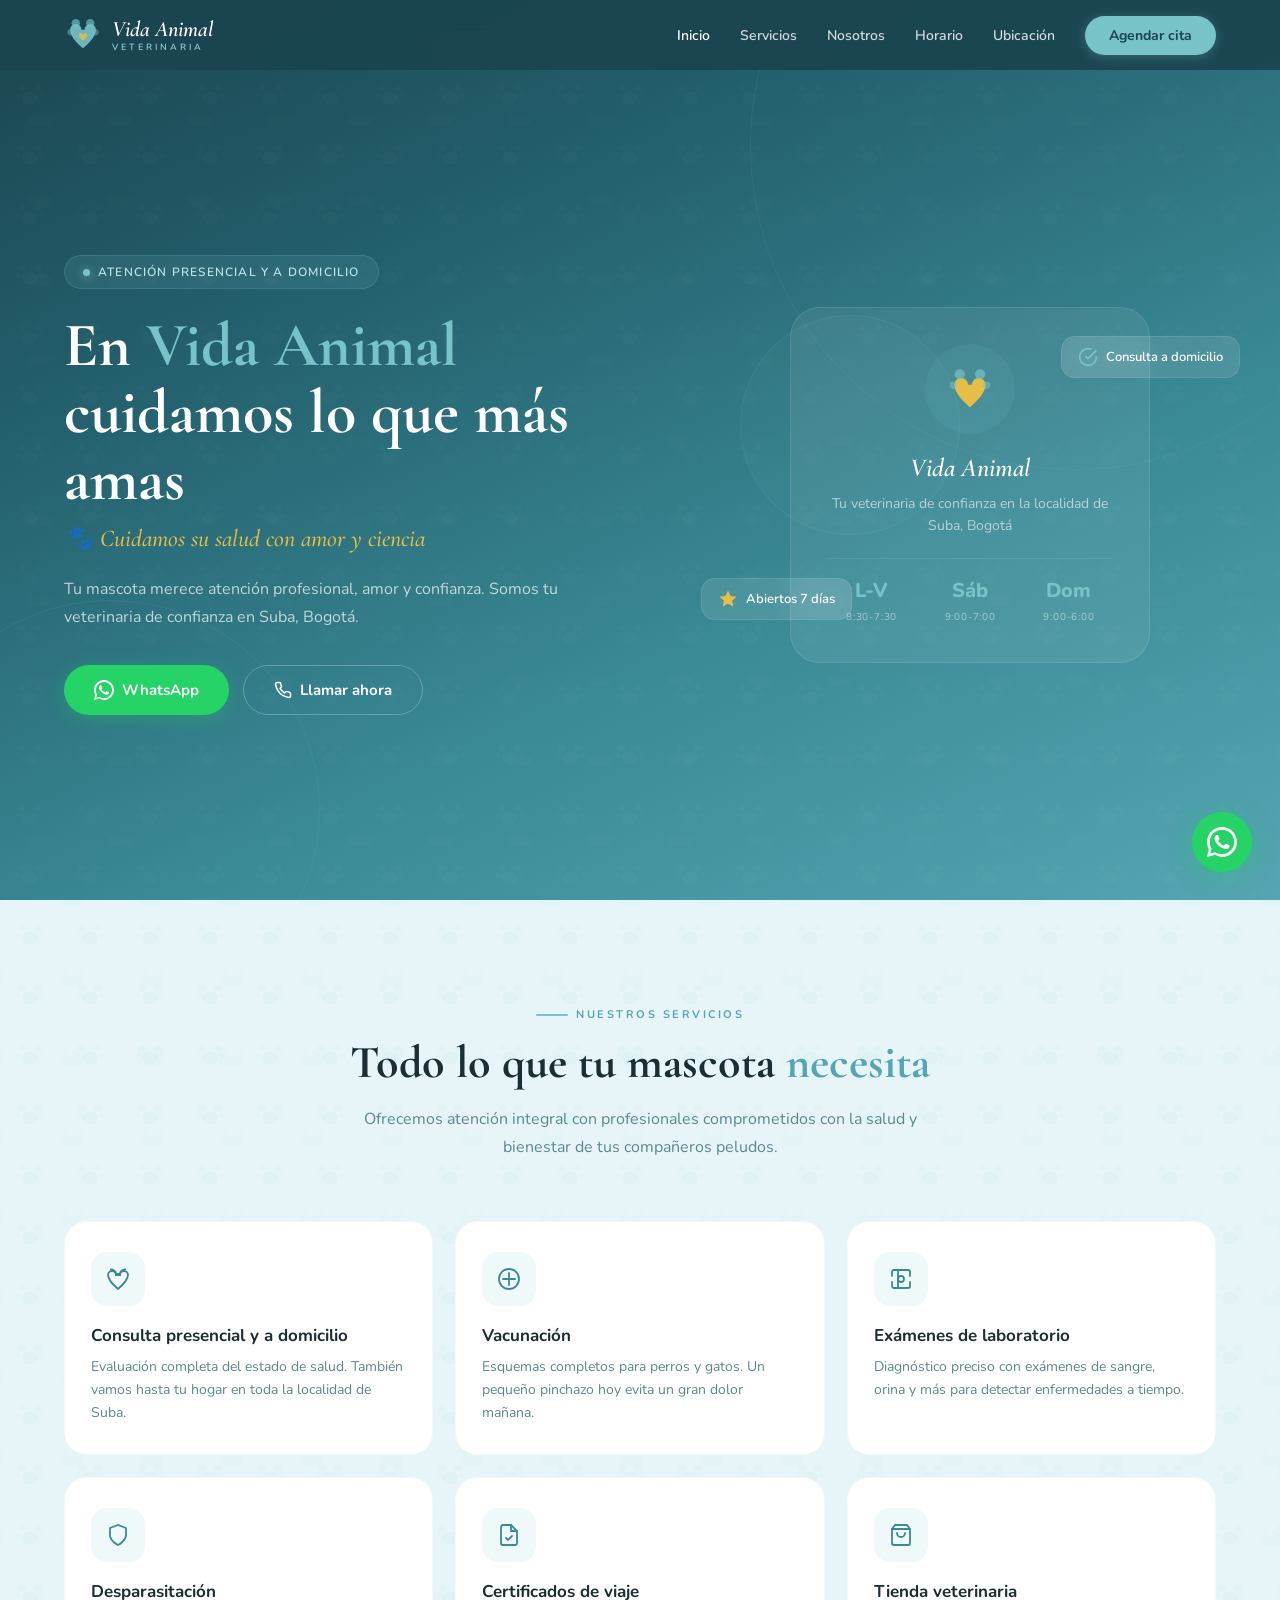
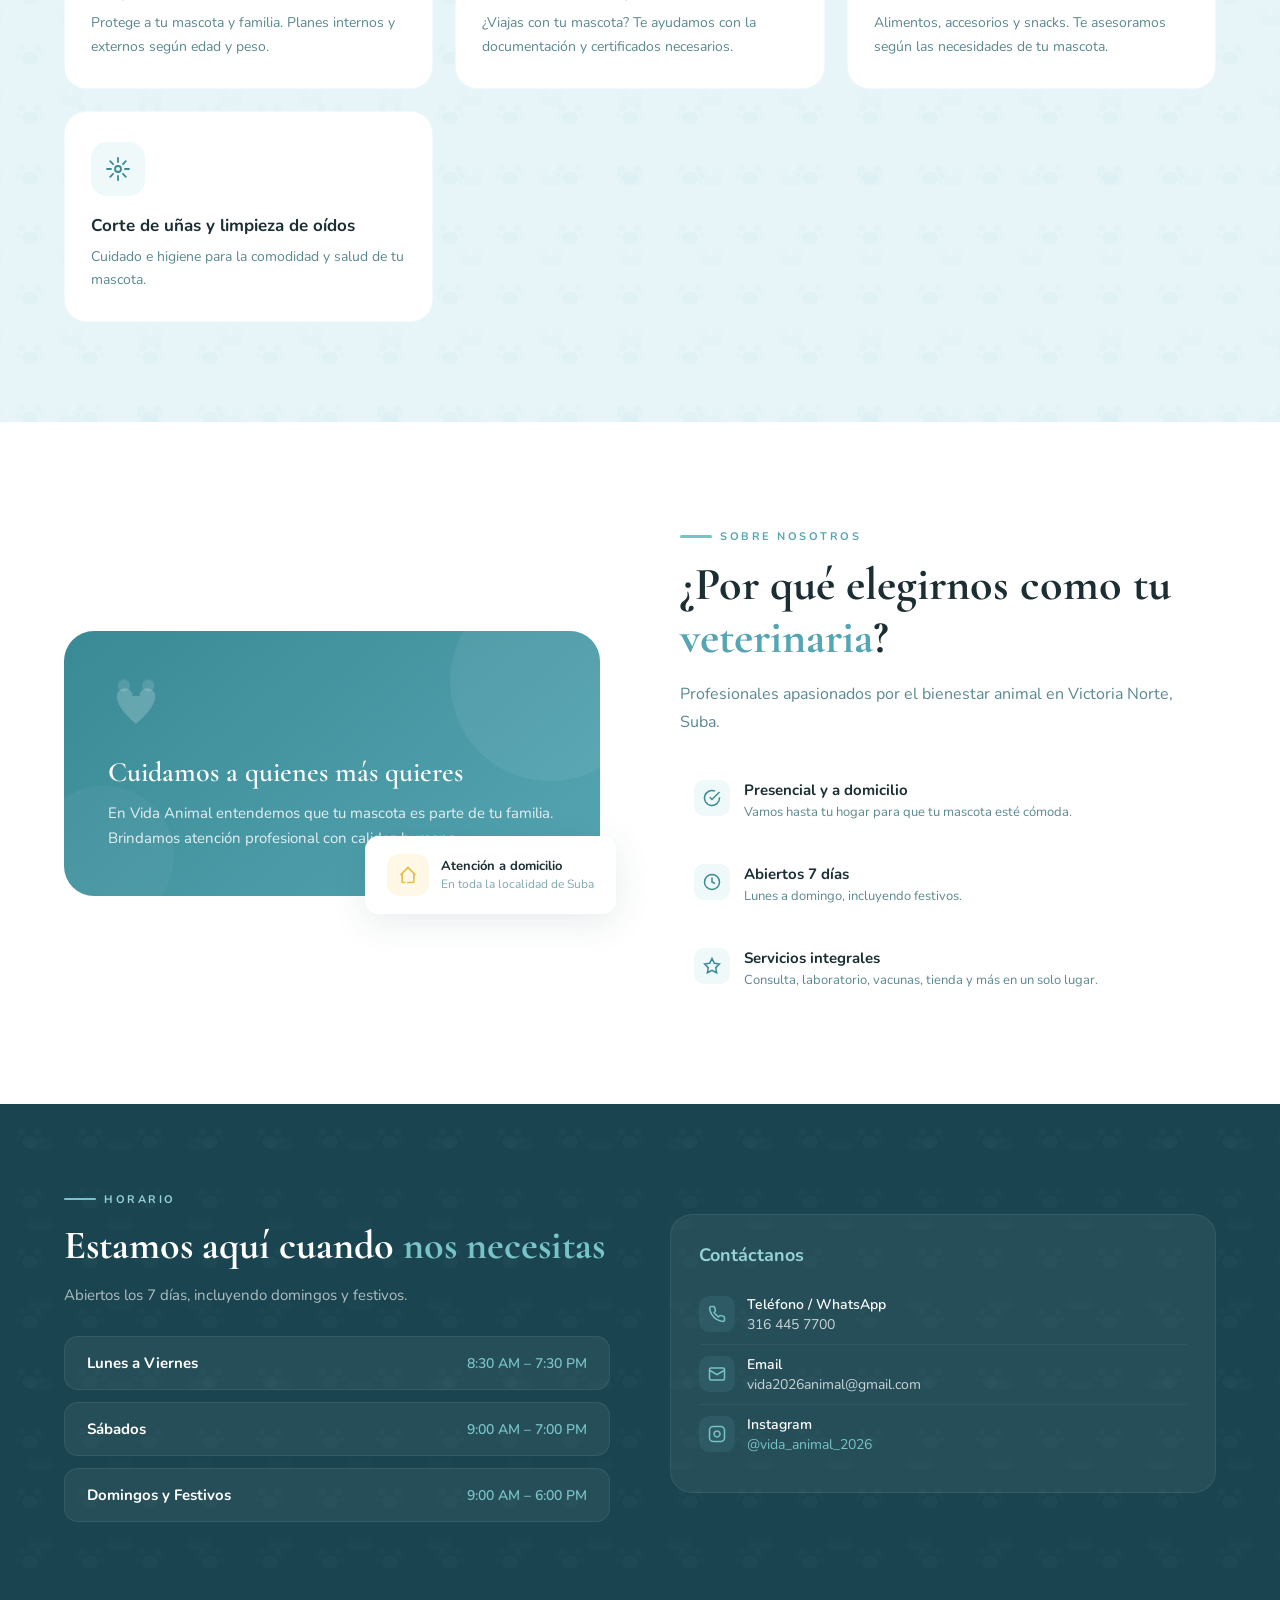
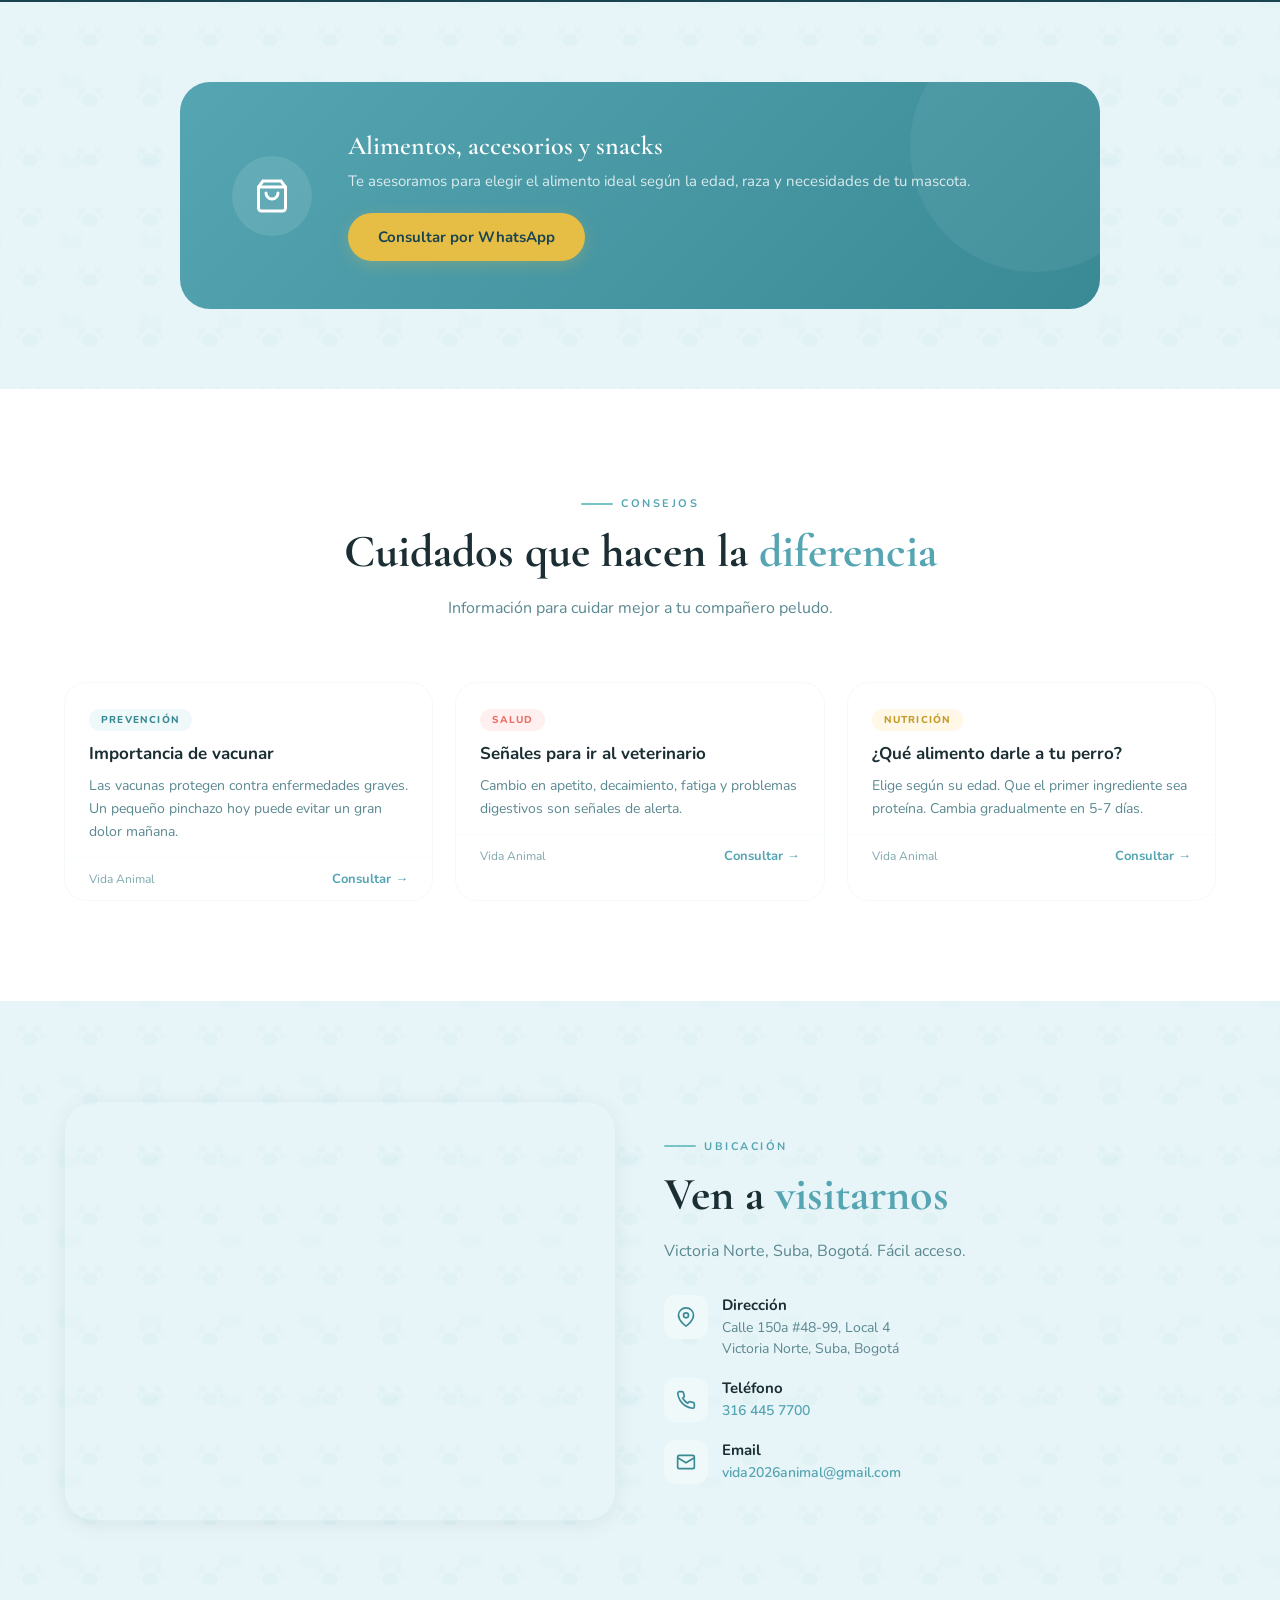
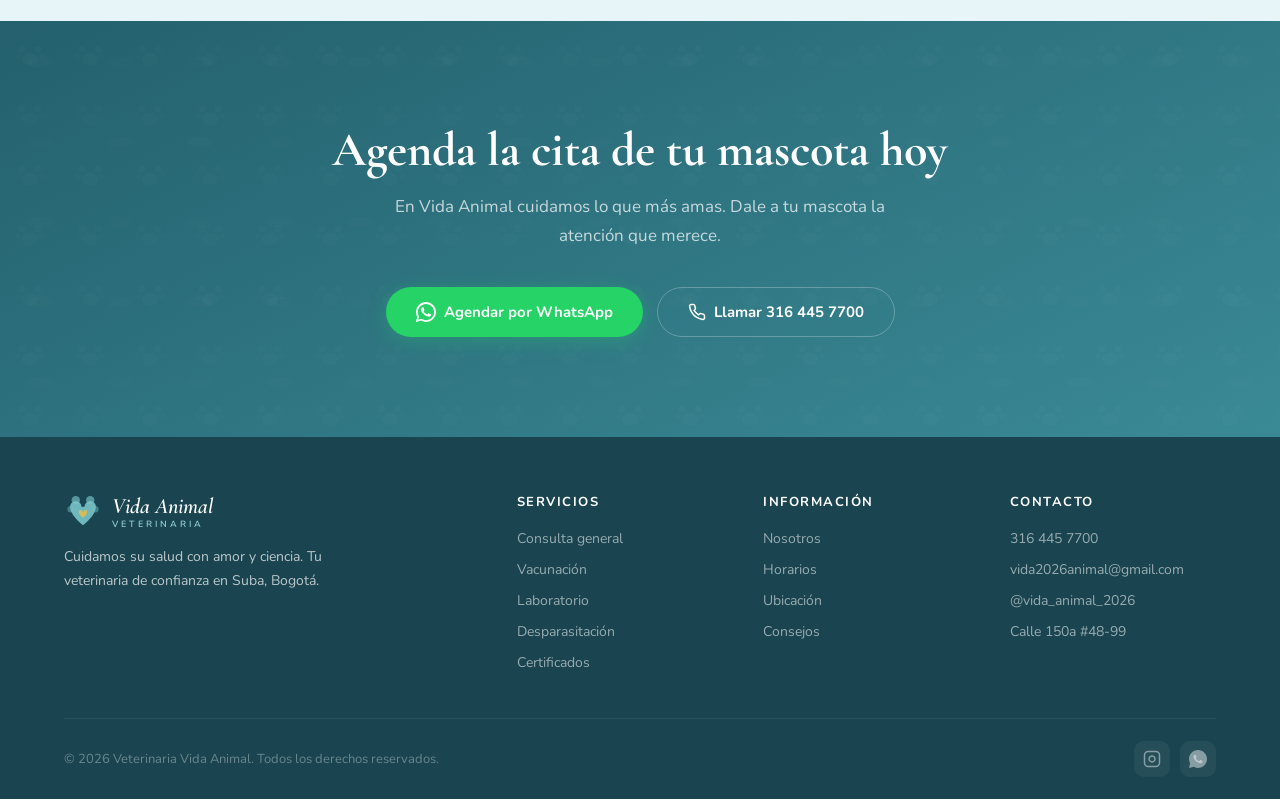
==== index.html @ 8b24185e "Update index.html" ====
<!DOCTYPE html>
<html lang="es">
<head>
  <meta charset="UTF-8">
  <meta name="viewport" content="width=device-width, initial-scale=1.0">
  <meta name="description" content="Veterinaria Vida Animal - Cuidamos su salud con amor y ciencia. Consulta presencial y a domicilio en Suba, Bogotá.">
  <meta name="keywords" content="veterinaria, Suba, Bogotá, mascotas, vacunación, consulta veterinaria, domicilio">
  <meta name="author" content="Veterinaria Vida Animal">

  <title>Vida Animal | Veterinaria - Cuidamos su salud con amor y ciencia</title>

  <!-- Favicon -->
  <link rel="icon" type="image/svg+xml" href="favicon.svg">

  <!-- Google Fonts -->
  <link rel="preconnect" href="https://fonts.googleapis.com">
  <link rel="preconnect" href="https://fonts.gstatic.com" crossorigin>
  <link href="https://fonts.googleapis.com/css2?family=Cormorant+Garamond:ital,wght@0,400;0,500;0,600;0,700;1,400;1,500&family=Nunito:wght@300;400;500;600;700;800&display=swap" rel="stylesheet">

  <!-- Stylesheet -->
  <link rel="stylesheet" href="styles.css">
</head>
<body>

  <!-- ================================
       NAVIGATION
       ================================ -->
  <nav id="navbar">
    <div class="nav-inner">
      <a href="#" class="nav-logo">
        <img src="logo.svg" alt="Vida Animal Logo" width="38" height="38">
        <div class="nav-logo-text">
          <span class="nav-logo-name">Vida Animal</span>
          <span class="nav-logo-sub">Veterinaria</span>
        </div>
      </a>
      <ul class="nav-links">
        <li><a href="#inicio">Inicio</a></li>
        <li><a href="#servicios">Servicios</a></li>
        <li><a href="#nosotros">Nosotros</a></li>
        <li><a href="#horario">Horario</a></li>
        <li><a href="#ubicacion">Ubicación</a></li>
        <li><a href="https://wa.me/573164457700" class="nav-cta" target="_blank" rel="noopener">Agendar cita</a></li>
      </ul>
      <button class="hamburger" onclick="toggleMenu()" aria-label="Abrir menú">
        <span></span><span></span><span></span>
      </button>
    </div>
  </nav>

  <!-- Mobile Menu -->
  <div class="mobile-menu" id="mobileMenu">
    <a href="#inicio">Inicio</a>
    <a href="#servicios">Servicios</a>
    <a href="#nosotros">Nosotros</a>
    <a href="#horario">Horario</a>
    <a href="#ubicacion">Ubicación</a>
    <a href="https://wa.me/573164457700" target="_blank" rel="noopener"
       style="background:var(--turq-400);color:var(--turq-900);padding:12px 32px;border-radius:50px;font-weight:700;">
      Agendar cita
    </a>
  </div>


  <!-- ================================
       HERO
       ================================ -->
  <section class="hero paw-dark" id="inicio">
    <div class="hero-circles">
      <div class="c1"></div>
      <div class="c2"></div>
      <div class="c3"></div>
    </div>

    <div class="hero-inner">
      <div class="hero-text">
        <div class="hero-badge">
          <span class="dot"></span> Atención presencial y a domicilio
        </div>
        <h1 class="hero-title">En <span>Vida Animal</span> cuidamos lo que más amas</h1>
        <p class="hero-slogan">🐾 Cuidamos su salud con amor y ciencia</p>
        <p class="hero-desc">
          Tu mascota merece atención profesional, amor y confianza.
          Somos tu veterinaria de confianza en Suba, Bogotá.
        </p>
        <div class="hero-buttons">
          <a href="https://wa.me/573164457700" class="btn btn-wa" target="_blank" rel="noopener">
            <svg width="20" height="20" viewBox="0 0 24 24" fill="currentColor"><path d="M17.472 14.382c-.297-.149-1.758-.867-2.03-.967-.273-.099-.471-.148-.67.15-.197.297-.767.966-.94 1.164-.173.199-.347.223-.644.075-.297-.15-1.255-.463-2.39-1.475-.883-.788-1.48-1.761-1.653-2.059-.173-.297-.018-.458.13-.606.134-.133.298-.347.446-.52.149-.174.198-.298.298-.497.099-.198.05-.371-.025-.52-.075-.149-.669-1.612-.916-2.207-.242-.579-.487-.5-.669-.51l-.57-.01c-.198 0-.52.074-.792.372-.272.297-1.04 1.016-1.04 2.479 0 1.462 1.065 2.875 1.213 3.074.149.198 2.096 3.2 5.077 4.487.709.306 1.262.489 1.694.625.712.227 1.36.195 1.871.118.571-.085 1.758-.719 2.006-1.413.248-.694.248-1.289.173-1.413-.074-.124-.272-.198-.57-.347z"/><path d="M12 0C5.373 0 0 5.373 0 12c0 2.025.505 3.938 1.395 5.613L0 24l6.578-1.727A11.94 11.94 0 0012 24c6.627 0 12-5.373 12-12S18.627 0 12 0zm0 21.75c-1.875 0-3.637-.488-5.17-1.348l-.37-.22-3.838 1.007 1.024-3.74-.24-.383A9.71 9.71 0 012.25 12c0-5.385 4.365-9.75 9.75-9.75s9.75 4.365 9.75 9.75-4.365 9.75-9.75 9.75z"/></svg>
            WhatsApp
          </a>
          <a href="tel:+573164457700" class="btn btn-outline">
            <svg width="18" height="18" viewBox="0 0 24 24" fill="none" stroke="currentColor" stroke-width="2"><path d="M22 16.92v3a2 2 0 01-2.18 2 19.79 19.79 0 01-8.63-3.07 19.5 19.5 0 01-6-6 19.79 19.79 0 01-3.07-8.67A2 2 0 014.11 2h3a2 2 0 012 1.72c.127.96.361 1.903.7 2.81a2 2 0 01-.45 2.11L8.09 9.91a16 16 0 006 6l1.27-1.27a2 2 0 012.11-.45c.907.339 1.85.573 2.81.7A2 2 0 0122 16.92z"/></svg>
            Llamar ahora
          </a>
        </div>
      </div>

      <div class="hero-visual">
        <div class="hero-card">
          <div class="hero-heart">
            <svg viewBox="0 0 52 52" fill="none">
              <path d="M26 46c-3-3-17-14.5-17-24.5a7.5 7.5 0 0115 0h4a7.5 7.5 0 0115 0c0 10-14 21.5-17 24.5z" fill="#E6BE46"/>
              <circle cx="15" cy="10" r="5.5" fill="#78C3C8" opacity=".7"/>
              <circle cx="37" cy="10" r="5.5" fill="#78C3C8" opacity=".7"/>
              <circle cx="8" cy="22" r="4" fill="#78C3C8" opacity=".5"/>
              <circle cx="44" cy="22" r="4" fill="#78C3C8" opacity=".5"/>
            </svg>
          </div>
          <h3>Vida Animal</h3>
          <p>Tu veterinaria de confianza en la localidad de Suba, Bogotá</p>
          <div class="hero-stats">
            <div class="hero-stat"><b>L-V</b><small>8:30-7:30</small></div>
            <div class="hero-stat"><b>Sáb</b><small>9:00-7:00</small></div>
            <div class="hero-stat"><b>Dom</b><small>9:00-6:00</small></div>
          </div>
        </div>

        <div class="float-tag ft1">
          <svg viewBox="0 0 24 24" fill="none" stroke="#78C3C8" stroke-width="2"><path d="M22 11.08V12a10 10 0 11-5.93-9.14"/><polyline points="22 4 12 14.01 9 11.01"/></svg>
          Consulta a domicilio
        </div>
        <div class="float-tag ft2">
          <svg viewBox="0 0 24 24" fill="#E6BE46" stroke="none"><path d="M12 2l3.09 6.26L22 9.27l-5 4.87 1.18 6.88L12 17.77l-6.18 3.25L7 14.14 2 9.27l6.91-1.01L12 2z"/></svg>
          Abiertos 7 días
        </div>
      </div>
    </div>
  </section>


  <!-- ================================
       SERVICES
       ================================ -->
  <section class="services paw-bg" id="servicios">
    <div class="services-header container">
      <div class="s-label"><span class="bar"></span> Nuestros servicios</div>
      <h2 class="s-title">Todo lo que tu mascota <span>necesita</span></h2>
      <p class="s-desc">Ofrecemos atención integral con profesionales comprometidos con la salud y bienestar de tus compañeros peludos.</p>
    </div>
    <div class="services-grid">
      <div class="svc reveal">
        <div class="svc-icon"><svg viewBox="0 0 24 24" fill="none" stroke="currentColor" stroke-width="1.8" stroke-linecap="round"><path d="M4.8 2.3A5 5 0 0110 7H14a5 5 0 015.2-4.7"/><path d="M12 22c-6-5.5-10-9.5-10-14a4 4 0 018 0h4a4 4 0 018 0c0 4.5-4 8.5-10 14z"/></svg></div>
        <h3>Consulta presencial y a domicilio</h3>
        <p>Evaluación completa del estado de salud. También vamos hasta tu hogar en toda la localidad de Suba.</p>
      </div>
      <div class="svc reveal">
        <div class="svc-icon"><svg viewBox="0 0 24 24" fill="none" stroke="currentColor" stroke-width="1.8" stroke-linecap="round"><circle cx="12" cy="12" r="10"/><path d="M12 6v12M6 12h12"/></svg></div>
        <h3>Vacunación</h3>
        <p>Esquemas completos para perros y gatos. Un pequeño pinchazo hoy evita un gran dolor mañana.</p>
      </div>
      <div class="svc reveal">
        <div class="svc-icon"><svg viewBox="0 0 24 24" fill="none" stroke="currentColor" stroke-width="1.8" stroke-linecap="round"><path d="M9 3H5a2 2 0 00-2 2v4m6-6h10a2 2 0 012 2v4M9 3v18m0 0h10a2 2 0 002-2v-4M9 21H5a2 2 0 01-2-2v-4"/><circle cx="12" cy="12" r="3"/></svg></div>
        <h3>Exámenes de laboratorio</h3>
        <p>Diagnóstico preciso con exámenes de sangre, orina y más para detectar enfermedades a tiempo.</p>
      </div>
      <div class="svc reveal">
        <div class="svc-icon"><svg viewBox="0 0 24 24" fill="none" stroke="currentColor" stroke-width="1.8" stroke-linecap="round"><path d="M12 22s8-4 8-10V5l-8-3-8 3v7c0 6 8 10 8 10z"/></svg></div>
        <h3>Desparasitación</h3>
        <p>Protege a tu mascota y familia. Planes internos y externos según edad y peso.</p>
      </div>
      <div class="svc reveal">
        <div class="svc-icon"><svg viewBox="0 0 24 24" fill="none" stroke="currentColor" stroke-width="1.8" stroke-linecap="round"><path d="M14 2H6a2 2 0 00-2 2v16a2 2 0 002 2h12a2 2 0 002-2V8z"/><polyline points="14 2 14 8 20 8"/><path d="M9 15l2 2 4-4"/></svg></div>
        <h3>Certificados de viaje</h3>
        <p>¿Viajas con tu mascota? Te ayudamos con la documentación y certificados necesarios.</p>
      </div>
      <div class="svc reveal">
        <div class="svc-icon"><svg viewBox="0 0 24 24" fill="none" stroke="currentColor" stroke-width="1.8" stroke-linecap="round"><path d="M6 2L3 6v14a2 2 0 002 2h14a2 2 0 002-2V6l-3-4z"/><line x1="3" y1="6" x2="21" y2="6"/><path d="M16 10a4 4 0 01-8 0"/></svg></div>
        <h3>Tienda veterinaria</h3>
        <p>Alimentos, accesorios y snacks. Te asesoramos según las necesidades de tu mascota.</p>
      </div>
      <div class="svc reveal">
        <div class="svc-icon"><svg viewBox="0 0 24 24" fill="none" stroke="currentColor" stroke-width="1.8" stroke-linecap="round"><circle cx="12" cy="12" r="3"/><path d="M12 1v4m0 14v4M4.22 4.22l2.83 2.83m9.9 9.9l2.83 2.83M1 12h4m14 0h4M4.22 19.78l2.83-2.83m9.9-9.9l2.83-2.83"/></svg></div>
        <h3>Corte de uñas y limpieza de oídos</h3>
        <p>Cuidado e higiene para la comodidad y salud de tu mascota.</p>
      </div>
    </div>
  </section>


  <!-- ================================
       ABOUT
       ================================ -->
  <section class="about" id="nosotros">
    <div class="container about-grid">
      <div class="about-visual reveal">
        <div class="about-main">
          <svg viewBox="0 0 64 64" fill="none"><path d="M32 56c-4-4-22-18-22-32a9 9 0 0118 0h8a9 9 0 0118 0c0 14-18 28-22 32z" fill="rgba(255,255,255,.2)"/><circle cx="18" cy="12" r="7" fill="rgba(255,255,255,.12)"/><circle cx="46" cy="12" r="7" fill="rgba(255,255,255,.12)"/></svg>
          <h3>Cuidamos a quienes más quieres</h3>
          <p>En Vida Animal entendemos que tu mascota es parte de tu familia. Brindamos atención profesional con calidez humana.</p>
        </div>
        <div class="about-badge">
          <div class="about-badge-icon">
            <svg width="20" height="20" viewBox="0 0 24 24" fill="none" stroke="#E6BE46" stroke-width="2"><path d="M3 12l2-2m0 0l7-7 7 7M5 10v10a1 1 0 001 1h3m10-11l2 2m-2-2v10a1 1 0 01-1 1h-3m-4 0h4"/></svg>
          </div>
          <div class="about-badge-text">
            <strong>Atención a domicilio</strong>
            <span>En toda la localidad de Suba</span>
          </div>
        </div>
      </div>

      <div class="about-content">
        <div class="s-label"><span class="bar"></span> Sobre nosotros</div>
        <h2 class="s-title">¿Por qué elegirnos como tu <span>veterinaria</span>?</h2>
        <p class="s-desc">Profesionales apasionados por el bienestar animal en Victoria Norte, Suba.</p>
        <div class="about-features">
          <div class="about-feat reveal">
            <div class="about-feat-icon"><svg width="18" height="18" viewBox="0 0 24 24" fill="none" stroke="currentColor" stroke-width="2"><path d="M22 11.08V12a10 10 0 11-5.93-9.14"/><polyline points="22 4 12 14.01 9 11.01"/></svg></div>
            <div><h4>Presencial y a domicilio</h4><p>Vamos hasta tu hogar para que tu mascota esté cómoda.</p></div>
          </div>
          <div class="about-feat reveal">
            <div class="about-feat-icon"><svg width="18" height="18" viewBox="0 0 24 24" fill="none" stroke="currentColor" stroke-width="2"><circle cx="12" cy="12" r="10"/><polyline points="12 6 12 12 16 14"/></svg></div>
            <div><h4>Abiertos 7 días</h4><p>Lunes a domingo, incluyendo festivos.</p></div>
          </div>
          <div class="about-feat reveal">
            <div class="about-feat-icon"><svg width="18" height="18" viewBox="0 0 24 24" fill="none" stroke="currentColor" stroke-width="2"><path d="M12 2l3.09 6.26L22 9.27l-5 4.87 1.18 6.88L12 17.77l-6.18 3.25L7 14.14 2 9.27l6.91-1.01L12 2z"/></svg></div>
            <div><h4>Servicios integrales</h4><p>Consulta, laboratorio, vacunas, tienda y más en un solo lugar.</p></div>
          </div>
        </div>
      </div>
    </div>
  </section>


  <!-- ================================
       SCHEDULE
       ================================ -->
  <section class="schedule paw-dark" id="horario">
    <div class="container schedule-inner">
      <div class="schedule-text">
        <div class="s-label" style="color:var(--turq-300)"><span class="bar"></span> Horario</div>
        <h2>Estamos aquí cuando <span>nos necesitas</span></h2>
        <p>Abiertos los 7 días, incluyendo domingos y festivos.</p>
        <div class="sch-cards">
          <div class="sch-card"><span class="day">Lunes a Viernes</span><span class="time">8:30 AM – 7:30 PM</span></div>
          <div class="sch-card"><span class="day">Sábados</span><span class="time">9:00 AM – 7:00 PM</span></div>
          <div class="sch-card"><span class="day">Domingos y Festivos</span><span class="time">9:00 AM – 6:00 PM</span></div>
        </div>
      </div>
      <div>
        <div class="contact-box">
          <h3>Contáctanos</h3>
          <div class="c-item">
            <div class="c-item-icon"><svg viewBox="0 0 24 24" fill="none" stroke="currentColor" stroke-width="2"><path d="M22 16.92v3a2 2 0 01-2.18 2 19.79 19.79 0 01-8.63-3.07 19.5 19.5 0 01-6-6 19.79 19.79 0 01-3.07-8.67A2 2 0 014.11 2h3a2 2 0 012 1.72c.127.96.361 1.903.7 2.81a2 2 0 01-.45 2.11L8.09 9.91a16 16 0 006 6l1.27-1.27a2 2 0 012.11-.45c.907.339 1.85.573 2.81.7A2 2 0 0122 16.92z"/></svg></div>
            <div class="c-item-text"><strong>Teléfono / WhatsApp</strong>316 445 7700</div>
          </div>
          <div class="c-item">
            <div class="c-item-icon"><svg viewBox="0 0 24 24" fill="none" stroke="currentColor" stroke-width="2"><rect x="2" y="4" width="20" height="16" rx="2"/><path d="M22 7l-10 6L2 7"/></svg></div>
            <div class="c-item-text"><strong>Email</strong>vida2026animal@gmail.com</div>
          </div>
          <div class="c-item">
            <div class="c-item-icon"><svg viewBox="0 0 24 24" fill="none" stroke="currentColor" stroke-width="2"><rect x="2" y="2" width="20" height="20" rx="5"/><path d="M16 11.37A4 4 0 1112.63 8 4 4 0 0116 11.37z"/><line x1="17.5" y1="6.5" x2="17.51" y2="6.5"/></svg></div>
            <div class="c-item-text"><strong>Instagram</strong><a href="https://instagram.com/vida_animal_2026" target="_blank" rel="noopener">@vida_animal_2026</a></div>
          </div>
        </div>
      </div>
    </div>
  </section>


  <!-- ================================
       PROMO
       ================================ -->
  <section class="promo paw-bg">
    <div class="container">
      <div class="promo-card reveal">
        <div class="promo-icon">
          <svg viewBox="0 0 24 24" fill="none" stroke="#fff" stroke-width="2" stroke-linecap="round"><path d="M6 2L3 6v14a2 2 0 002 2h14a2 2 0 002-2V6l-3-4z"/><line x1="3" y1="6" x2="21" y2="6"/><path d="M16 10a4 4 0 01-8 0"/></svg>
        </div>
        <div class="promo-body">
          <h3>Alimentos, accesorios y snacks</h3>
          <p>Te asesoramos para elegir el alimento ideal según la edad, raza y necesidades de tu mascota.</p>
          <a href="https://wa.me/573164457700?text=Hola,%20quiero%20información%20sobre%20productos" class="btn btn-gold" target="_blank" rel="noopener">Consultar por WhatsApp</a>
        </div>
      </div>
    </div>
  </section>


  <!-- ================================
       TIPS
       ================================ -->
  <section class="tips" id="consejos">
    <div class="tips-header container">
      <div class="s-label"><span class="bar"></span> Consejos</div>
      <h2 class="s-title">Cuidados que hacen la <span>diferencia</span></h2>
      <p class="s-desc">Información para cuidar mejor a tu compañero peludo.</p>
    </div>
    <div class="tips-grid">
      <div class="tip reveal">
        <div class="tip-head">
          <span class="tip-tag prev">Prevención</span>
          <h3>Importancia de vacunar</h3>
          <p>Las vacunas protegen contra enfermedades graves. Un pequeño pinchazo hoy puede evitar un gran dolor mañana.</p>
        </div>
        <div class="tip-foot">
          <span>Vida Animal</span>
          <a href="https://wa.me/573164457700?text=Hola,%20quiero%20agendar%20vacunación" target="_blank" rel="noopener">Consultar →</a>
        </div>
      </div>
      <div class="tip reveal">
        <div class="tip-head">
          <span class="tip-tag health">Salud</span>
          <h3>Señales para ir al veterinario</h3>
          <p>Cambio en apetito, decaimiento, fatiga y problemas digestivos son señales de alerta.</p>
        </div>
        <div class="tip-foot">
          <span>Vida Animal</span>
          <a href="https://wa.me/573164457700?text=Mi%20mascota%20tiene%20síntomas" target="_blank" rel="noopener">Consultar →</a>
        </div>
      </div>
      <div class="tip reveal">
        <div class="tip-head">
          <span class="tip-tag nutri">Nutrición</span>
          <h3>¿Qué alimento darle a tu perro?</h3>
          <p>Elige según su edad. Que el primer ingrediente sea proteína. Cambia gradualmente en 5-7 días.</p>
        </div>
        <div class="tip-foot">
          <span>Vida Animal</span>
          <a href="https://wa.me/573164457700?text=Quiero%20asesoría%20sobre%20alimento" target="_blank" rel="noopener">Consultar →</a>
        </div>
      </div>
    </div>
  </section>


  <!-- ================================
       LOCATION
       ================================ -->
  <section class="location paw-bg" id="ubicacion">
    <div class="container">
      <div class="loc-grid">
        <div class="loc-map reveal">
          <iframe
            src="https://www.google.com/maps/embed?pb=!1m18!1m12!1m3!1d3976.2!2d-74.08!3d4.75!2m3!1f0!2f0!3f0!3m2!1i1024!2i768!4f13.1!3m3!1m2!1s0x0%3A0x0!2zNMKwNDUnMDAuMCJOIDc0wrAwNCw0OC4wIlc!5e0!3m2!1ses!2sco!4v1"
            loading="lazy"
            title="Ubicación Veterinaria Vida Animal"
            allowfullscreen>
          </iframe>
        </div>
        <div class="loc-info">
          <div class="s-label"><span class="bar"></span> Ubicación</div>
          <h2 class="s-title">Ven a <span>visitarnos</span></h2>
          <p class="s-desc">Victoria Norte, Suba, Bogotá. Fácil acceso.</p>
          <div class="loc-details">
            <div class="loc-detail">
              <div class="loc-detail-icon"><svg viewBox="0 0 24 24" fill="none" stroke="currentColor" stroke-width="2"><path d="M21 10c0 7-9 13-9 13s-9-6-9-13a9 9 0 0118 0z"/><circle cx="12" cy="10" r="3"/></svg></div>
              <div><h4>Dirección</h4><p>Calle 150a #48-99, Local 4<br>Victoria Norte, Suba, Bogotá</p></div>
            </div>
            <div class="loc-detail">
              <div class="loc-detail-icon"><svg viewBox="0 0 24 24" fill="none" stroke="currentColor" stroke-width="2"><path d="M22 16.92v3a2 2 0 01-2.18 2 19.79 19.79 0 01-8.63-3.07 19.5 19.5 0 01-6-6 19.79 19.79 0 01-3.07-8.67A2 2 0 014.11 2h3a2 2 0 012 1.72c.127.96.361 1.903.7 2.81a2 2 0 01-.45 2.11L8.09 9.91a16 16 0 006 6l1.27-1.27a2 2 0 012.11-.45c.907.339 1.85.573 2.81.7A2 2 0 0122 16.92z"/></svg></div>
              <div><h4>Teléfono</h4><p><a href="tel:+573164457700">316 445 7700</a></p></div>
            </div>
            <div class="loc-detail">
              <div class="loc-detail-icon"><svg viewBox="0 0 24 24" fill="none" stroke="currentColor" stroke-width="2"><rect x="2" y="4" width="20" height="16" rx="2"/><path d="M22 7l-10 6L2 7"/></svg></div>
              <div><h4>Email</h4><p><a href="mailto:vida2026animal@gmail.com">vida2026animal@gmail.com</a></p></div>
            </div>
          </div>
        </div>
      </div>
    </div>
  </section>


  <!-- ================================
       CTA
       ================================ -->
  <section class="cta paw-dark">
    <div class="container cta-content">
      <h2>Agenda la cita de tu mascota hoy</h2>
      <p>En Vida Animal cuidamos lo que más amas. Dale a tu mascota la atención que merece.</p>
      <div class="cta-btns">
        <a href="https://wa.me/573164457700?text=Hola,%20quiero%20agendar%20una%20cita" class="btn btn-wa" target="_blank" rel="noopener">
          <svg width="20" height="20" viewBox="0 0 24 24" fill="currentColor"><path d="M17.472 14.382c-.297-.149-1.758-.867-2.03-.967-.273-.099-.471-.148-.67.15-.197.297-.767.966-.94 1.164-.173.199-.347.223-.644.075-.297-.15-1.255-.463-2.39-1.475-.883-.788-1.48-1.761-1.653-2.059-.173-.297-.018-.458.13-.606.134-.133.298-.347.446-.52.149-.174.198-.298.298-.497.099-.198.05-.371-.025-.52-.075-.149-.669-1.612-.916-2.207-.242-.579-.487-.5-.669-.51l-.57-.01c-.198 0-.52.074-.792.372-.272.297-1.04 1.016-1.04 2.479 0 1.462 1.065 2.875 1.213 3.074.149.198 2.096 3.2 5.077 4.487.709.306 1.262.489 1.694.625.712.227 1.36.195 1.871.118.571-.085 1.758-.719 2.006-1.413.248-.694.248-1.289.173-1.413-.074-.124-.272-.198-.57-.347z"/><path d="M12 0C5.373 0 0 5.373 0 12c0 2.025.505 3.938 1.395 5.613L0 24l6.578-1.727A11.94 11.94 0 0012 24c6.627 0 12-5.373 12-12S18.627 0 12 0zm0 21.75c-1.875 0-3.637-.488-5.17-1.348l-.37-.22-3.838 1.007 1.024-3.74-.24-.383A9.71 9.71 0 012.25 12c0-5.385 4.365-9.75 9.75-9.75s9.75 4.365 9.75 9.75-4.365 9.75-9.75 9.75z"/></svg>
          Agendar por WhatsApp
        </a>
        <a href="tel:+573164457700" class="btn btn-outline">
          <svg width="18" height="18" viewBox="0 0 24 24" fill="none" stroke="currentColor" stroke-width="2"><path d="M22 16.92v3a2 2 0 01-2.18 2 19.79 19.79 0 01-8.63-3.07 19.5 19.5 0 01-6-6 19.79 19.79 0 01-3.07-8.67A2 2 0 014.11 2h3a2 2 0 012 1.72c.127.96.361 1.903.7 2.81a2 2 0 01-.45 2.11L8.09 9.91a16 16 0 006 6l1.27-1.27a2 2 0 012.11-.45c.907.339 1.85.573 2.81.7A2 2 0 0122 16.92z"/></svg>
          Llamar 316 445 7700
        </a>
      </div>
    </div>
  </section>


  <!-- ================================
       FOOTER
       ================================ -->
  <footer>
    <div class="container">
      <div class="footer-grid">
        <div class="footer-brand">
          <a href="#" class="nav-logo">
            <img src="logo.svg" alt="Vida Animal" width="34" height="34">
            <div class="nav-logo-text">
              <span class="nav-logo-name">Vida Animal</span>
              <span class="nav-logo-sub">Veterinaria</span>
            </div>
          </a>
          <p>Cuidamos su salud con amor y ciencia. Tu veterinaria de confianza en Suba, Bogotá.</p>
        </div>
        <div class="footer-col">
          <h4>Servicios</h4>
          <ul>
            <li><a href="#servicios">Consulta general</a></li>
            <li><a href="#servicios">Vacunación</a></li>
            <li><a href="#servicios">Laboratorio</a></li>
            <li><a href="#servicios">Desparasitación</a></li>
            <li><a href="#servicios">Certificados</a></li>
          </ul>
        </div>
        <div class="footer-col">
          <h4>Información</h4>
          <ul>
            <li><a href="#nosotros">Nosotros</a></li>
            <li><a href="#horario">Horarios</a></li>
            <li><a href="#ubicacion">Ubicación</a></li>
            <li><a href="#consejos">Consejos</a></li>
          </ul>
        </div>
        <div class="footer-col">
          <h4>Contacto</h4>
          <ul>
            <li><a href="tel:+573164457700">316 445 7700</a></li>
            <li><a href="mailto:vida2026animal@gmail.com">vida2026animal@gmail.com</a></li>
            <li><a href="https://instagram.com/vida_animal_2026" target="_blank" rel="noopener">@vida_animal_2026</a></li>
            <li><a href="#ubicacion">Calle 150a #48-99</a></li>
          </ul>
        </div>
      </div>
      <div class="footer-bottom">
        <span>&copy; 2026 Veterinaria Vida Animal. Todos los derechos reservados.</span>
        <div class="footer-social">
          <a href="https://instagram.com/vida_animal_2026" aria-label="Instagram" target="_blank" rel="noopener">
            <svg viewBox="0 0 24 24" fill="none" stroke="currentColor" stroke-width="2"><rect x="2" y="2" width="20" height="20" rx="5"/><path d="M16 11.37A4 4 0 1112.63 8 4 4 0 0116 11.37z"/><line x1="17.5" y1="6.5" x2="17.51" y2="6.5"/></svg>
          </a>
          <a href="https://wa.me/573164457700" aria-label="WhatsApp" target="_blank" rel="noopener">
            <svg viewBox="0 0 24 24" fill="currentColor"><path d="M17.472 14.382c-.297-.149-1.758-.867-2.03-.967-.273-.099-.471-.148-.67.15-.197.297-.767.966-.94 1.164-.173.199-.347.223-.644.075-.297-.15-1.255-.463-2.39-1.475-.883-.788-1.48-1.761-1.653-2.059-.173-.297-.018-.458.13-.606.134-.133.298-.347.446-.52.149-.174.198-.298.298-.497.099-.198.05-.371-.025-.52-.075-.149-.669-1.612-.916-2.207-.242-.579-.487-.5-.669-.51l-.57-.01c-.198 0-.52.074-.792.372-.272.297-1.04 1.016-1.04 2.479 0 1.462 1.065 2.875 1.213 3.074.149.198 2.096 3.2 5.077 4.487.709.306 1.262.489 1.694.625.712.227 1.36.195 1.871.118.571-.085 1.758-.719 2.006-1.413.248-.694.248-1.289.173-1.413-.074-.124-.272-.198-.57-.347z"/><path d="M12 0C5.373 0 0 5.373 0 12c0 2.025.505 3.938 1.395 5.613L0 24l6.578-1.727A11.94 11.94 0 0012 24c6.627 0 12-5.373 12-12S18.627 0 12 0z"/></svg>
          </a>
        </div>
      </div>
    </div>
  </footer>


  <!-- WhatsApp Floating Button -->
  <a href="https://wa.me/573164457700?text=Hola,%20quiero%20información%20sobre%20sus%20servicios"
     class="wa-float" aria-label="WhatsApp" target="_blank" rel="noopener">
    <svg viewBox="0 0 24 24" fill="currentColor"><path d="M17.472 14.382c-.297-.149-1.758-.867-2.03-.967-.273-.099-.471-.148-.67.15-.197.297-.767.966-.94 1.164-.173.199-.347.223-.644.075-.297-.15-1.255-.463-2.39-1.475-.883-.788-1.48-1.761-1.653-2.059-.173-.297-.018-.458.13-.606.134-.133.298-.347.446-.52.149-.174.198-.298.298-.497.099-.198.05-.371-.025-.52-.075-.149-.669-1.612-.916-2.207-.242-.579-.487-.5-.669-.51l-.57-.01c-.198 0-.52.074-.792.372-.272.297-1.04 1.016-1.04 2.479 0 1.462 1.065 2.875 1.213 3.074.149.198 2.096 3.2 5.077 4.487.709.306 1.262.489 1.694.625.712.227 1.36.195 1.871.118.571-.085 1.758-.719 2.006-1.413.248-.694.248-1.289.173-1.413-.074-.124-.272-.198-.57-.347z"/><path d="M12 0C5.373 0 0 5.373 0 12c0 2.025.505 3.938 1.395 5.613L0 24l6.578-1.727A11.94 11.94 0 0012 24c6.627 0 12-5.373 12-12S18.627 0 12 0zm0 21.75c-1.875 0-3.637-.488-5.17-1.348l-.37-.22-3.838 1.007 1.024-3.74-.24-.383A9.71 9.71 0 012.25 12c0-5.385 4.365-9.75 9.75-9.75s9.75 4.365 9.75 9.75-4.365 9.75-9.75 9.75z"/></svg>
  </a>


  <!-- JavaScript -->
  <script src="main.js"></script>
</body>
</html>
---- styles.css ----
/* ============================================
   VIDA ANIMAL - VETERINARIA
   Cuidamos su salud con amor y ciencia
   Main Stylesheet
   ============================================ */

/* === VARIABLES === */
:root {
  /* Turquoise Blue - Brand Primary (extracted from Instagram) */
  --turq-900: #1A4550;
  --turq-800: #24606D;
  --turq-700: #3A8A96;
  --turq-600: #55A5B2;
  --turq-500: #68B4C0;
  --turq-400: #78C3C8;  /* Main brand color */
  --turq-300: #96D2D8;
  --turq-200: #BBE3E8;
  --turq-100: #DCF2F5;
  --turq-50:  #EFF9FA;

  /* Gold - Accent (from heart logo) */
  --gold-600: #C49A2A;
  --gold-500: #D4A830;
  --gold-400: #E6BE46;  /* Main gold */
  --gold-300: #F0D06A;
  --gold-100: #FFF8E7;

  /* Backgrounds */
  --bg-pattern: #E8F5F8;
  --bg-soft:    #F4FAFB;
  --bg-white:   #FFFFFF;

  /* Text */
  --text-900: #1A2E33;
  --text-700: #2D4F56;
  --text-500: #5A8890;
  --text-400: #7FA8AE;
  --text-300: #A4C4C9;

  /* Semantic */
  --coral:    #E87068;
  --coral-bg: #FFF0EF;
  --success:  #25D366;

  /* Shadows */
  --shadow-sm: 0 1px 4px rgba(26,69,80,.06);
  --shadow-md: 0 4px 20px rgba(26,69,80,.08);
  --shadow-lg: 0 8px 36px rgba(26,69,80,.1);
  --shadow-xl: 0 20px 50px rgba(26,69,80,.12);

  /* Radii */
  --r:    14px;
  --r-lg: 22px;
  --r-xl: 30px;
}


/* === RESET & BASE === */
*,
*::before,
*::after {
  margin: 0;
  padding: 0;
  box-sizing: border-box;
}

html {
  scroll-behavior: smooth;
}

body {
  font-family: 'Nunito', sans-serif;
  color: var(--text-900);
  background: var(--bg-white);
  overflow-x: hidden;
  -webkit-font-smoothing: antialiased;
  -moz-osx-font-smoothing: grayscale;
}

a { text-decoration: none; }
img { max-width: 100%; display: block; }
ul { list-style: none; }


/* === PAW & BONE PATTERN BACKGROUNDS === */
.paw-bg {
  position: relative;
}
.paw-bg::before {
  content: '';
  position: absolute;
  inset: 0;
  pointer-events: none;
  opacity: .5;
  background-image:
    url("data:image/svg+xml,%3Csvg xmlns='http://www.w3.org/2000/svg' width='60' height='60' viewBox='0 0 60 60'%3E%3Cellipse cx='30' cy='38' rx='8' ry='6.5' fill='%2378C3C8' opacity='.12'/%3E%3Ccircle cx='22' cy='28' r='3.5' fill='%2378C3C8' opacity='.1'/%3E%3Ccircle cx='38' cy='28' r='3.5' fill='%2378C3C8' opacity='.1'/%3E%3Ccircle cx='18' cy='35' r='2.8' fill='%2378C3C8' opacity='.08'/%3E%3Ccircle cx='42' cy='35' r='2.8' fill='%2378C3C8' opacity='.08'/%3E%3C/svg%3E"),
    url("data:image/svg+xml,%3Csvg xmlns='http://www.w3.org/2000/svg' width='80' height='80' viewBox='0 0 80 80'%3E%3Crect x='28' y='36' width='24' height='10' rx='5' fill='%2378C3C8' opacity='.07'/%3E%3Ccircle cx='32' cy='32' r='5' fill='%2378C3C8' opacity='.06'/%3E%3Ccircle cx='48' cy='32' r='5' fill='%2378C3C8' opacity='.06'/%3E%3C/svg%3E");
  background-size: 60px 60px, 80px 80px;
  background-position: 0 0, 30px 40px;
}

.paw-dark {
  position: relative;
}
.paw-dark::before {
  content: '';
  position: absolute;
  inset: 0;
  pointer-events: none;
  opacity: .3;
  background-image:
    url("data:image/svg+xml,%3Csvg xmlns='http://www.w3.org/2000/svg' width='60' height='60' viewBox='0 0 60 60'%3E%3Cellipse cx='30' cy='38' rx='8' ry='6.5' fill='%23fff' opacity='.06'/%3E%3Ccircle cx='22' cy='28' r='3.5' fill='%23fff' opacity='.05'/%3E%3Ccircle cx='38' cy='28' r='3.5' fill='%23fff' opacity='.05'/%3E%3Ccircle cx='18' cy='35' r='2.8' fill='%23fff' opacity='.04'/%3E%3Ccircle cx='42' cy='35' r='2.8' fill='%23fff' opacity='.04'/%3E%3C/svg%3E"),
    url("data:image/svg+xml,%3Csvg xmlns='http://www.w3.org/2000/svg' width='80' height='80' viewBox='0 0 80 80'%3E%3Crect x='28' y='36' width='24' height='10' rx='5' fill='%23fff' opacity='.04'/%3E%3C/svg%3E");
  background-size: 60px 60px, 80px 80px;
}


/* === ANIMATIONS === */
@keyframes fadeUp {
  from { opacity: 0; transform: translateY(28px); }
  to   { opacity: 1; transform: translateY(0); }
}
@keyframes fadeIn {
  from { opacity: 0; }
  to   { opacity: 1; }
}
@keyframes float {
  0%, 100% { transform: translateY(0); }
  50%      { transform: translateY(-10px); }
}
@keyframes heartbeat {
  0%, 100% { transform: scale(1); }
  15%      { transform: scale(1.12); }
  30%      { transform: scale(1); }
  45%      { transform: scale(1.06); }
  60%      { transform: scale(1); }
}

.reveal {
  opacity: 0;
  transform: translateY(28px);
  transition: all .7s cubic-bezier(.22,.61,.36,1);
}
.reveal.visible {
  opacity: 1;
  transform: translateY(0);
}


/* === UTILITY === */
.container {
  max-width: 1200px;
  margin: 0 auto;
  padding: 0 24px;
}


/* ============================================
   NAVIGATION
   ============================================ */
nav {
  position: fixed;
  top: 0; left: 0; right: 0;
  z-index: 100;
  background: rgba(26,69,80,.94);
  backdrop-filter: blur(20px);
  -webkit-backdrop-filter: blur(20px);
  transition: all .35s;
}
nav.scrolled {
  background: rgba(26,69,80,.98);
  box-shadow: var(--shadow-lg);
}

.nav-inner {
  display: flex;
  align-items: center;
  justify-content: space-between;
  max-width: 1200px;
  margin: 0 auto;
  padding: 0 24px;
  height: 70px;
}

/* Logo */
.nav-logo {
  display: flex;
  align-items: center;
  gap: 10px;
  text-decoration: none;
  color: #fff;
}
.nav-logo img,
.nav-logo svg {
  width: 38px;
  height: 38px;
}
.nav-logo-text {
  display: flex;
  flex-direction: column;
}
.nav-logo-name {
  font-family: 'Cormorant Garamond', serif;
  font-size: 22px;
  font-weight: 600;
  color: #fff;
  line-height: 1.1;
  font-style: italic;
}
.nav-logo-sub {
  font-size: 9px;
  color: var(--turq-300);
  letter-spacing: 3px;
  text-transform: uppercase;
  font-weight: 600;
}

/* Nav links */
.nav-links {
  display: flex;
  gap: 30px;
  align-items: center;
}
.nav-links a {
  color: rgba(255,255,255,.8);
  text-decoration: none;
  font-size: 14px;
  font-weight: 600;
  transition: color .25s;
  position: relative;
}
.nav-links a::after {
  content: '';
  position: absolute;
  bottom: -4px; left: 0;
  width: 0; height: 2px;
  background: var(--turq-400);
  border-radius: 2px;
  transition: width .3s;
}
.nav-links a:hover { color: #fff; }
.nav-links a:hover::after { width: 100%; }

/* CTA button in nav */
.nav-cta {
  background: var(--turq-400) !important;
  color: var(--turq-900) !important;
  padding: 10px 24px !important;
  border-radius: 50px !important;
  font-weight: 700 !important;
  transition: all .3s !important;
  box-shadow: 0 2px 12px rgba(120,195,200,.3);
}
.nav-cta:hover {
  background: var(--turq-300) !important;
  transform: translateY(-1px);
  box-shadow: 0 4px 20px rgba(120,195,200,.4);
}
.nav-cta::after { display: none !important; }

/* Hamburger */
.hamburger {
  display: none;
  background: none;
  border: none;
  cursor: pointer;
  padding: 8px;
}
.hamburger span {
  display: block;
  width: 24px; height: 2px;
  background: #fff;
  margin: 5px 0;
  border-radius: 2px;
  transition: all .3s;
}
.hamburger.active span:nth-child(1) { transform: rotate(45deg) translate(5px, 5px); }
.hamburger.active span:nth-child(2) { opacity: 0; }
.hamburger.active span:nth-child(3) { transform: rotate(-45deg) translate(5px, -5px); }

/* Mobile menu */
.mobile-menu {
  display: none;
  position: fixed;
  top: 70px; left: 0; right: 0; bottom: 0;
  background: rgba(26,69,80,.98);
  z-index: 99;
  flex-direction: column;
  align-items: center;
  justify-content: center;
  gap: 28px;
}
.mobile-menu.active { display: flex; }
.mobile-menu a {
  color: #fff;
  text-decoration: none;
  font-size: 20px;
  font-weight: 600;
  opacity: 0;
  animation: fadeUp .5s ease forwards;
}
.mobile-menu a:nth-child(1) { animation-delay: .05s; }
.mobile-menu a:nth-child(2) { animation-delay: .10s; }
.mobile-menu a:nth-child(3) { animation-delay: .15s; }
.mobile-menu a:nth-child(4) { animation-delay: .20s; }
.mobile-menu a:nth-child(5) { animation-delay: .25s; }
.mobile-menu a:nth-child(6) { animation-delay: .30s; }


/* ============================================
   HERO
   ============================================ */
.hero {
  position: relative;
  min-height: 100vh;
  display: flex;
  align-items: center;
  background: linear-gradient(155deg, var(--turq-900) 0%, var(--turq-800) 30%, var(--turq-700) 65%, var(--turq-600) 100%);
  overflow: hidden;
  padding-top: 70px;
}

/* Floating circles */
.hero-circles {
  position: absolute;
  inset: 0;
  pointer-events: none;
  overflow: hidden;
}
.hero-circles div {
  position: absolute;
  border-radius: 50%;
  border: 1px solid rgba(120,195,200,.1);
}
.hero-circles .c1 { width: 650px; height: 650px; top: -180px; right: -120px; animation: float 9s ease-in-out infinite; }
.hero-circles .c2 { width: 420px; height: 420px; bottom: -120px; left: -100px; animation: float 11s ease-in-out infinite 1s; }
.hero-circles .c3 { width: 220px; height: 220px; top: 35%; right: 25%; background: rgba(120,195,200,.04); animation: float 7s ease-in-out infinite 2s; }

.hero-inner {
  position: relative;
  z-index: 2;
  max-width: 1200px;
  margin: 0 auto;
  padding: 60px 24px;
  display: grid;
  grid-template-columns: 1.1fr .9fr;
  gap: 60px;
  align-items: center;
}

/* Hero text */
.hero-text { color: #fff; }

.hero-badge {
  display: inline-flex;
  align-items: center;
  gap: 8px;
  background: rgba(120,195,200,.12);
  border: 1px solid rgba(120,195,200,.2);
  padding: 8px 18px;
  border-radius: 50px;
  font-size: 12px;
  color: var(--turq-200);
  letter-spacing: 1.2px;
  text-transform: uppercase;
  font-weight: 600;
  margin-bottom: 24px;
  animation: fadeUp .6s ease both;
}
.hero-badge .dot {
  width: 7px; height: 7px;
  border-radius: 50%;
  background: var(--turq-400);
  box-shadow: 0 0 8px rgba(120,195,200,.6);
}

h1.hero-title {
  font-family: 'Cormorant Garamond', serif;
  font-size: clamp(38px, 5.2vw, 62px);
  font-weight: 700;
  line-height: 1.08;
  margin-bottom: 10px;
  animation: fadeUp .7s ease both .1s;
  opacity: 0;
}
h1.hero-title span { color: var(--turq-400); }

.hero-slogan {
  font-family: 'Cormorant Garamond', serif;
  font-size: clamp(17px, 2.2vw, 24px);
  font-style: italic;
  color: var(--gold-400);
  margin-bottom: 22px;
  animation: fadeUp .7s ease both .2s;
  opacity: 0;
  font-weight: 500;
}

.hero-desc {
  font-size: 16px;
  color: rgba(255,255,255,.7);
  line-height: 1.75;
  max-width: 500px;
  margin-bottom: 34px;
  animation: fadeUp .7s ease both .3s;
  opacity: 0;
}

.hero-buttons {
  display: flex;
  gap: 14px;
  flex-wrap: wrap;
  animation: fadeUp .7s ease both .4s;
  opacity: 0;
}

/* Hero card */
.hero-visual {
  display: flex;
  align-items: center;
  justify-content: center;
  position: relative;
  animation: fadeIn 1s ease both .5s;
  opacity: 0;
}
.hero-card {
  background: rgba(255,255,255,.07);
  backdrop-filter: blur(16px);
  border: 1px solid rgba(255,255,255,.1);
  border-radius: var(--r-xl);
  padding: 36px;
  text-align: center;
  max-width: 360px;
  width: 100%;
}
.hero-heart {
  width: 90px; height: 90px;
  margin: 0 auto 18px;
  background: rgba(120,195,200,.1);
  border-radius: 50%;
  display: flex;
  align-items: center;
  justify-content: center;
  animation: heartbeat 3s ease-in-out infinite;
}
.hero-heart svg { width: 48px; height: 48px; }
.hero-card h3 {
  font-family: 'Cormorant Garamond', serif;
  font-size: 26px; color: #fff;
  margin-bottom: 10px;
  font-style: italic;
  font-weight: 600;
}
.hero-card p {
  font-size: 14px;
  color: rgba(255,255,255,.6);
  line-height: 1.6;
  margin-bottom: 20px;
}
.hero-stats {
  display: grid;
  grid-template-columns: 1fr 1fr 1fr;
  gap: 10px;
  border-top: 1px solid rgba(255,255,255,.08);
  padding-top: 18px;
}
.hero-stat { text-align: center; }
.hero-stat b { display: block; font-size: 20px; font-weight: 800; color: var(--turq-400); }
.hero-stat small { font-size: 10px; color: rgba(255,255,255,.5); text-transform: uppercase; letter-spacing: .8px; }

/* Floating tags */
.float-tag {
  position: absolute;
  background: rgba(255,255,255,.1);
  backdrop-filter: blur(12px);
  border: 1px solid rgba(255,255,255,.1);
  border-radius: var(--r);
  padding: 10px 16px;
  display: flex;
  align-items: center;
  gap: 8px;
  color: #fff;
  font-size: 13px;
  font-weight: 600;
  animation: float 5s ease-in-out infinite;
}
.float-tag svg { width: 20px; height: 20px; flex-shrink: 0; }
.ft1 { top: 8%; right: -24px; animation-delay: .5s; }
.ft2 { bottom: 12%; left: -24px; animation-delay: 1.5s; }


/* ============================================
   BUTTONS
   ============================================ */
.btn {
  display: inline-flex;
  align-items: center;
  gap: 8px;
  padding: 14px 30px;
  border-radius: 50px;
  font-size: 15px;
  font-weight: 700;
  text-decoration: none;
  transition: all .3s ease;
  border: none;
  cursor: pointer;
  font-family: 'Nunito', sans-serif;
}
.btn-wa {
  background: #25D366;
  color: #fff;
  box-shadow: 0 4px 20px rgba(37,211,102,.3);
}
.btn-wa:hover {
  background: #20BD5A;
  transform: translateY(-2px);
  box-shadow: 0 8px 30px rgba(37,211,102,.4);
}
.btn-outline {
  background: transparent;
  color: #fff;
  border: 1.5px solid rgba(255,255,255,.25);
}
.btn-outline:hover {
  border-color: var(--turq-400);
  color: var(--turq-300);
}
.btn-turq {
  background: var(--turq-400);
  color: var(--turq-900);
  box-shadow: 0 4px 20px rgba(120,195,200,.3);
}
.btn-turq:hover {
  background: var(--turq-300);
  transform: translateY(-2px);
}
.btn-gold {
  background: var(--gold-400);
  color: var(--turq-900);
  box-shadow: 0 4px 16px rgba(230,190,70,.25);
}
.btn-gold:hover {
  background: var(--gold-300);
  transform: translateY(-2px);
}


/* ============================================
   SECTION HEADERS
   ============================================ */
.s-label {
  display: inline-flex;
  align-items: center;
  gap: 8px;
  font-size: 11px;
  text-transform: uppercase;
  letter-spacing: 2.5px;
  color: var(--turq-600);
  font-weight: 700;
  margin-bottom: 14px;
}
.s-label .bar {
  width: 32px; height: 2.5px;
  background: var(--turq-400);
  border-radius: 2px;
}
.s-title {
  font-family: 'Cormorant Garamond', serif;
  font-size: clamp(30px, 4.2vw, 46px);
  font-weight: 700;
  color: var(--text-900);
  line-height: 1.15;
  margin-bottom: 16px;
}
.s-title span { color: var(--turq-600); }
.s-desc {
  font-size: 16px;
  color: var(--text-500);
  line-height: 1.75;
  max-width: 560px;
}


/* ============================================
   SERVICES
   ============================================ */
.services {
  padding: 100px 0;
  background: var(--bg-pattern);
  position: relative;
}
.services-header {
  text-align: center;
  margin-bottom: 60px;
  position: relative;
  z-index: 1;
}
.services-header .s-desc { margin: 0 auto; }

.services-grid {
  display: grid;
  grid-template-columns: repeat(auto-fit, minmax(300px, 1fr));
  gap: 22px;
  max-width: 1200px;
  margin: 0 auto;
  padding: 0 24px;
  position: relative;
  z-index: 1;
}

.svc {
  background: var(--bg-white);
  border-radius: var(--r-lg);
  padding: 30px 26px;
  border: 1px solid rgba(120,195,200,.1);
  transition: all .4s cubic-bezier(.25,.46,.45,.94);
  position: relative;
  overflow: hidden;
}
.svc::after {
  content: '';
  position: absolute;
  top: 0; left: 0; right: 0;
  height: 3px;
  background: linear-gradient(90deg, var(--turq-400), var(--turq-600));
  transform: scaleX(0);
  transform-origin: left;
  transition: transform .4s;
}
.svc:hover::after { transform: scaleX(1); }
.svc:hover {
  transform: translateY(-6px);
  box-shadow: var(--shadow-xl);
  border-color: transparent;
}

.svc-icon {
  width: 54px; height: 54px;
  border-radius: 16px;
  margin-bottom: 18px;
  display: flex;
  align-items: center;
  justify-content: center;
  background: var(--turq-50);
  color: var(--turq-700);
  transition: all .35s;
}
.svc:hover .svc-icon {
  background: var(--turq-400);
  color: #fff;
}
.svc-icon svg { width: 24px; height: 24px; }
.svc h3 { font-size: 17px; font-weight: 700; margin-bottom: 8px; }
.svc p { font-size: 14px; color: var(--text-500); line-height: 1.65; }


/* ============================================
   ABOUT
   ============================================ */
.about { padding: 100px 0; background: var(--bg-white); }
.about-grid {
  display: grid;
  grid-template-columns: 1fr 1fr;
  gap: 80px;
  align-items: center;
}
.about-visual { position: relative; }
.about-main {
  background: linear-gradient(140deg, var(--turq-700), var(--turq-600));
  border-radius: var(--r-xl);
  padding: 44px;
  color: #fff;
  position: relative;
  overflow: hidden;
}
.about-main::before {
  content: '';
  position: absolute;
  top: -50px; right: -50px;
  width: 200px; height: 200px;
  border-radius: 50%;
  background: rgba(255,255,255,.06);
}
.about-main::after {
  content: '';
  position: absolute;
  bottom: -30px; left: -30px;
  width: 140px; height: 140px;
  border-radius: 50%;
  background: rgba(255,255,255,.04);
}
.about-main svg { width: 56px; height: 56px; margin-bottom: 18px; position: relative; z-index: 1; }
.about-main h3 {
  font-family: 'Cormorant Garamond', serif;
  font-size: 28px;
  margin-bottom: 12px;
  position: relative;
  z-index: 1;
  font-weight: 600;
}
.about-main p { font-size: 15px; line-height: 1.7; opacity: .85; position: relative; z-index: 1; }

.about-badge {
  position: absolute;
  bottom: -18px; right: -16px;
  background: #fff;
  border-radius: var(--r);
  padding: 18px 22px;
  box-shadow: var(--shadow-lg);
  display: flex;
  align-items: center;
  gap: 12px;
  z-index: 2;
}
.about-badge-icon {
  width: 42px; height: 42px;
  border-radius: 12px;
  background: var(--gold-100);
  display: flex;
  align-items: center;
  justify-content: center;
  flex-shrink: 0;
}
.about-badge-text { font-size: 13px; }
.about-badge-text strong { display: block; color: var(--text-900); font-weight: 700; }
.about-badge-text span { color: var(--text-400); font-size: 12px; }

.about-features {
  display: flex;
  flex-direction: column;
  gap: 14px;
  margin-top: 30px;
}
.about-feat {
  display: flex;
  align-items: flex-start;
  gap: 14px;
  padding: 14px;
  border-radius: var(--r);
  transition: background .3s;
}
.about-feat:hover { background: var(--turq-50); }
.about-feat-icon {
  width: 36px; height: 36px;
  border-radius: 10px;
  flex-shrink: 0;
  background: var(--turq-50);
  display: flex;
  align-items: center;
  justify-content: center;
  color: var(--turq-700);
}
.about-feat h4 { font-size: 15px; font-weight: 700; margin-bottom: 2px; }
.about-feat p { font-size: 13px; color: var(--text-500); line-height: 1.55; }


/* ============================================
   SCHEDULE
   ============================================ */
.schedule {
  padding: 80px 0;
  background: var(--turq-900);
  color: #fff;
  position: relative;
  overflow: hidden;
}
.schedule-inner {
  position: relative;
  z-index: 1;
  display: grid;
  grid-template-columns: 1fr 1fr;
  gap: 60px;
  align-items: center;
}
.schedule h2 {
  font-family: 'Cormorant Garamond', serif;
  font-size: clamp(28px, 3.8vw, 40px);
  margin-bottom: 14px;
  font-weight: 700;
}
.schedule h2 span { color: var(--turq-400); }
.schedule-text > p {
  font-size: 15px;
  color: rgba(255,255,255,.65);
  line-height: 1.7;
  margin-bottom: 28px;
}

.sch-cards { display: flex; flex-direction: column; gap: 12px; }
.sch-card {
  background: rgba(255,255,255,.05);
  border: 1px solid rgba(255,255,255,.07);
  border-radius: var(--r);
  padding: 16px 22px;
  display: flex;
  justify-content: space-between;
  align-items: center;
  transition: all .3s;
}
.sch-card:hover {
  background: rgba(120,195,200,.08);
  border-color: rgba(120,195,200,.15);
}
.sch-card .day { font-weight: 700; font-size: 15px; }
.sch-card .time { color: var(--turq-400); font-size: 14px; font-weight: 600; }

/* Contact box */
.contact-box {
  background: rgba(255,255,255,.05);
  border: 1px solid rgba(255,255,255,.07);
  border-radius: var(--r-lg);
  padding: 28px;
}
.contact-box h3 { font-size: 18px; font-weight: 700; margin-bottom: 18px; color: var(--turq-300); }

.c-item {
  display: flex;
  align-items: center;
  gap: 12px;
  padding: 10px 0;
  border-bottom: 1px solid rgba(255,255,255,.05);
}
.c-item:last-child { border-bottom: none; }
.c-item-icon {
  width: 36px; height: 36px;
  border-radius: 10px;
  flex-shrink: 0;
  background: rgba(120,195,200,.1);
  display: flex;
  align-items: center;
  justify-content: center;
}
.c-item-icon svg { width: 18px; height: 18px; color: var(--turq-400); }
.c-item-text { font-size: 14px; color: rgba(255,255,255,.75); }
.c-item-text strong { display: block; color: #fff; font-weight: 600; margin-bottom: 1px; }
.c-item-text a { color: var(--turq-400); text-decoration: none; }
.c-item-text a:hover { text-decoration: underline; }


/* ============================================
   PROMO
   ============================================ */
.promo { padding: 80px 0; background: var(--bg-pattern); position: relative; }
.promo-card {
  max-width: 920px;
  margin: 0 auto;
  background: linear-gradient(135deg, var(--turq-600), var(--turq-700));
  border-radius: var(--r-xl);
  padding: 48px 52px;
  display: flex;
  align-items: center;
  gap: 36px;
  position: relative;
  overflow: hidden;
  color: #fff;
}
.promo-card::before {
  content: '';
  position: absolute;
  top: -60px; right: -60px;
  width: 250px; height: 250px;
  border-radius: 50%;
  background: rgba(255,255,255,.05);
}
.promo-icon {
  width: 80px; height: 80px;
  border-radius: 50%;
  background: rgba(255,255,255,.1);
  flex-shrink: 0;
  display: flex;
  align-items: center;
  justify-content: center;
  position: relative;
  z-index: 1;
}
.promo-icon svg { width: 36px; height: 36px; }
.promo-body { position: relative; z-index: 1; flex: 1; }
.promo-body h3 {
  font-family: 'Cormorant Garamond', serif;
  font-size: 26px;
  margin-bottom: 8px;
  font-weight: 600;
}
.promo-body p { font-size: 15px; opacity: .8; margin-bottom: 20px; line-height: 1.6; }


/* ============================================
   TIPS / BLOG
   ============================================ */
.tips { padding: 100px 0; background: var(--bg-white); }
.tips-header { text-align: center; margin-bottom: 60px; }
.tips-header .s-desc { margin: 0 auto; }

.tips-grid {
  display: grid;
  grid-template-columns: repeat(auto-fit, minmax(300px, 1fr));
  gap: 22px;
  max-width: 1200px;
  margin: 0 auto;
  padding: 0 24px;
}

.tip {
  background: #fff;
  border-radius: var(--r-lg);
  border: 1px solid rgba(120,195,200,.08);
  overflow: hidden;
  transition: all .4s;
}
.tip:hover { transform: translateY(-4px); box-shadow: var(--shadow-lg); }
.tip-head { padding: 24px 24px 14px; }
.tip-tag {
  display: inline-block;
  font-size: 10px;
  font-weight: 800;
  text-transform: uppercase;
  letter-spacing: 1.2px;
  padding: 4px 12px;
  border-radius: 20px;
  margin-bottom: 12px;
}
.tip-tag.prev   { background: var(--turq-50); color: var(--turq-700); }
.tip-tag.health { background: var(--coral-bg); color: var(--coral); }
.tip-tag.nutri  { background: var(--gold-100); color: var(--gold-600); }
.tip h3 { font-size: 17px; font-weight: 700; margin-bottom: 8px; line-height: 1.35; }
.tip p { font-size: 14px; color: var(--text-500); line-height: 1.65; }
.tip-foot {
  padding: 12px 24px;
  border-top: 1px solid rgba(120,195,200,.06);
  display: flex;
  align-items: center;
  justify-content: space-between;
}
.tip-foot span { font-size: 12px; color: var(--text-400); }
.tip-foot a {
  font-size: 13px;
  color: var(--turq-600);
  font-weight: 700;
  text-decoration: none;
}
.tip-foot a:hover { color: var(--turq-700); }


/* ============================================
   LOCATION
   ============================================ */
.location { padding: 100px 0; background: var(--bg-pattern); position: relative; }
.loc-grid {
  display: grid;
  grid-template-columns: 1fr 1fr;
  gap: 48px;
  align-items: stretch;
  position: relative;
  z-index: 1;
}
.loc-map {
  border-radius: var(--r-xl);
  overflow: hidden;
  min-height: 420px;
  box-shadow: var(--shadow-md);
  border: 1px solid rgba(120,195,200,.1);
}
.loc-map iframe { width: 100%; height: 100%; border: none; display: block; }
.loc-info { display: flex; flex-direction: column; justify-content: center; }
.loc-details { display: flex; flex-direction: column; gap: 18px; margin-top: 30px; }
.loc-detail { display: flex; align-items: flex-start; gap: 14px; }
.loc-detail-icon {
  width: 44px; height: 44px;
  border-radius: 12px;
  flex-shrink: 0;
  background: var(--turq-50);
  display: flex;
  align-items: center;
  justify-content: center;
  color: var(--turq-700);
}
.loc-detail-icon svg { width: 20px; height: 20px; }
.loc-detail h4 { font-size: 15px; font-weight: 700; margin-bottom: 2px; }
.loc-detail p { font-size: 14px; color: var(--text-500); line-height: 1.55; }
.loc-detail a { color: var(--turq-600); text-decoration: none; font-weight: 600; }
.loc-detail a:hover { text-decoration: underline; }


/* ============================================
   CTA
   ============================================ */
.cta {
  padding: 100px 0;
  background: linear-gradient(155deg, var(--turq-800), var(--turq-700));
  text-align: center;
  color: #fff;
  position: relative;
  overflow: hidden;
}
.cta-content { position: relative; z-index: 1; }
.cta h2 {
  font-family: 'Cormorant Garamond', serif;
  font-size: clamp(30px, 4.5vw, 48px);
  margin-bottom: 14px;
  font-weight: 700;
}
.cta p {
  font-size: 17px;
  opacity: .72;
  margin-bottom: 36px;
  max-width: 520px;
  margin-left: auto;
  margin-right: auto;
  line-height: 1.7;
}
.cta-btns { display: flex; gap: 14px; justify-content: center; flex-wrap: wrap; }


/* ============================================
   FOOTER
   ============================================ */
footer {
  background: var(--turq-900);
  color: rgba(255,255,255,.7);
  padding: 56px 0 0;
}
.footer-grid {
  display: grid;
  grid-template-columns: 2fr 1fr 1fr 1fr;
  gap: 40px;
  padding-bottom: 36px;
  border-bottom: 1px solid rgba(255,255,255,.06);
}
.footer-brand p { font-size: 14px; line-height: 1.7; max-width: 280px; margin-top: 14px; }
.footer-col h4 {
  color: #fff;
  font-size: 13px;
  font-weight: 700;
  margin-bottom: 16px;
  text-transform: uppercase;
  letter-spacing: 1.5px;
}
.footer-col li { margin-bottom: 9px; }
.footer-col a {
  color: rgba(255,255,255,.55);
  font-size: 14px;
  transition: color .25s;
}
.footer-col a:hover { color: var(--turq-400); }

.footer-bottom {
  display: flex;
  justify-content: space-between;
  align-items: center;
  padding: 22px 0;
  font-size: 13px;
  color: rgba(255,255,255,.35);
}
.footer-social { display: flex; gap: 10px; }
.footer-social a {
  width: 36px; height: 36px;
  border-radius: 10px;
  background: rgba(255,255,255,.05);
  display: flex;
  align-items: center;
  justify-content: center;
  color: rgba(255,255,255,.45);
  transition: all .3s;
}
.footer-social a:hover { background: var(--turq-600); color: #fff; }
.footer-social a svg { width: 18px; height: 18px; }


/* ============================================
   WHATSAPP FLOATING BUTTON
   ============================================ */
.wa-float {
  position: fixed;
  bottom: 28px; right: 28px;
  z-index: 90;
  width: 60px; height: 60px;
  border-radius: 50%;
  background: #25D366;
  color: #fff;
  display: flex;
  align-items: center;
  justify-content: center;
  box-shadow: 0 4px 24px rgba(37,211,102,.4);
  transition: all .3s;
}
.wa-float:hover {
  transform: scale(1.1);
  box-shadow: 0 6px 32px rgba(37,211,102,.5);
}
.wa-float svg { width: 30px; height: 30px; }


/* ============================================
   RESPONSIVE
   ============================================ */
@media (max-width: 968px) {
  .hero-inner {
    grid-template-columns: 1fr;
    text-align: center;
    gap: 40px;
  }
  .hero-desc { margin: 0 auto 34px; }
  .hero-buttons { justify-content: center; }
  .hero-visual { order: -1; }
  .hero-card { max-width: 340px; }
  .float-tag { display: none; }
  .about-grid { grid-template-columns: 1fr; gap: 40px; }
  .about-visual { order: 2; }
  .schedule-inner { grid-template-columns: 1fr; gap: 40px; }
  .loc-grid { grid-template-columns: 1fr; }
  .footer-grid { grid-template-columns: 1fr 1fr; }
  .promo-card {
    flex-direction: column;
    text-align: center;
    padding: 36px 24px;
  }
}

@media (max-width: 640px) {
  .nav-links { display: none; }
  .hamburger { display: block; }
  .services-grid,
  .tips-grid { grid-template-columns: 1fr; }
  .footer-grid { grid-template-columns: 1fr; gap: 24px; }
  .footer-bottom {
    flex-direction: column;
    gap: 12px;
    text-align: center;
  }
  .hero-card { padding: 24px; }
}
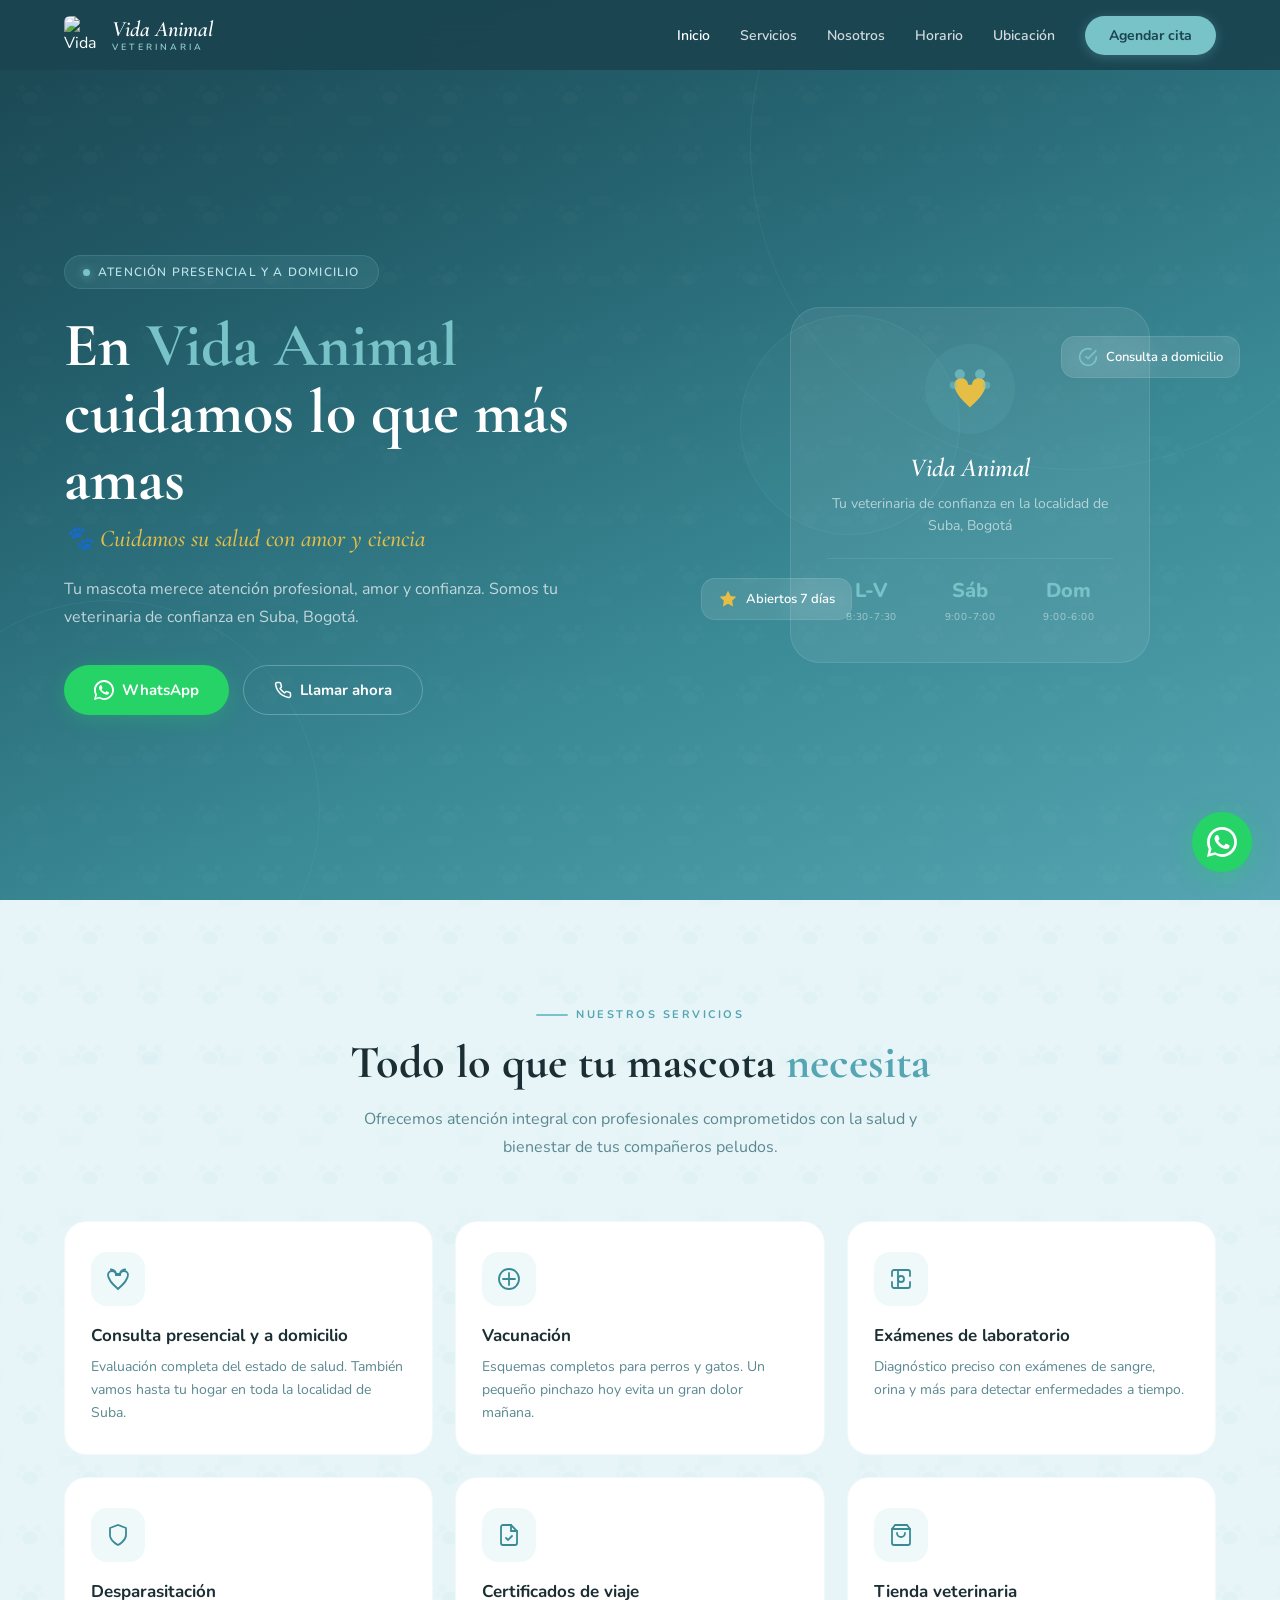
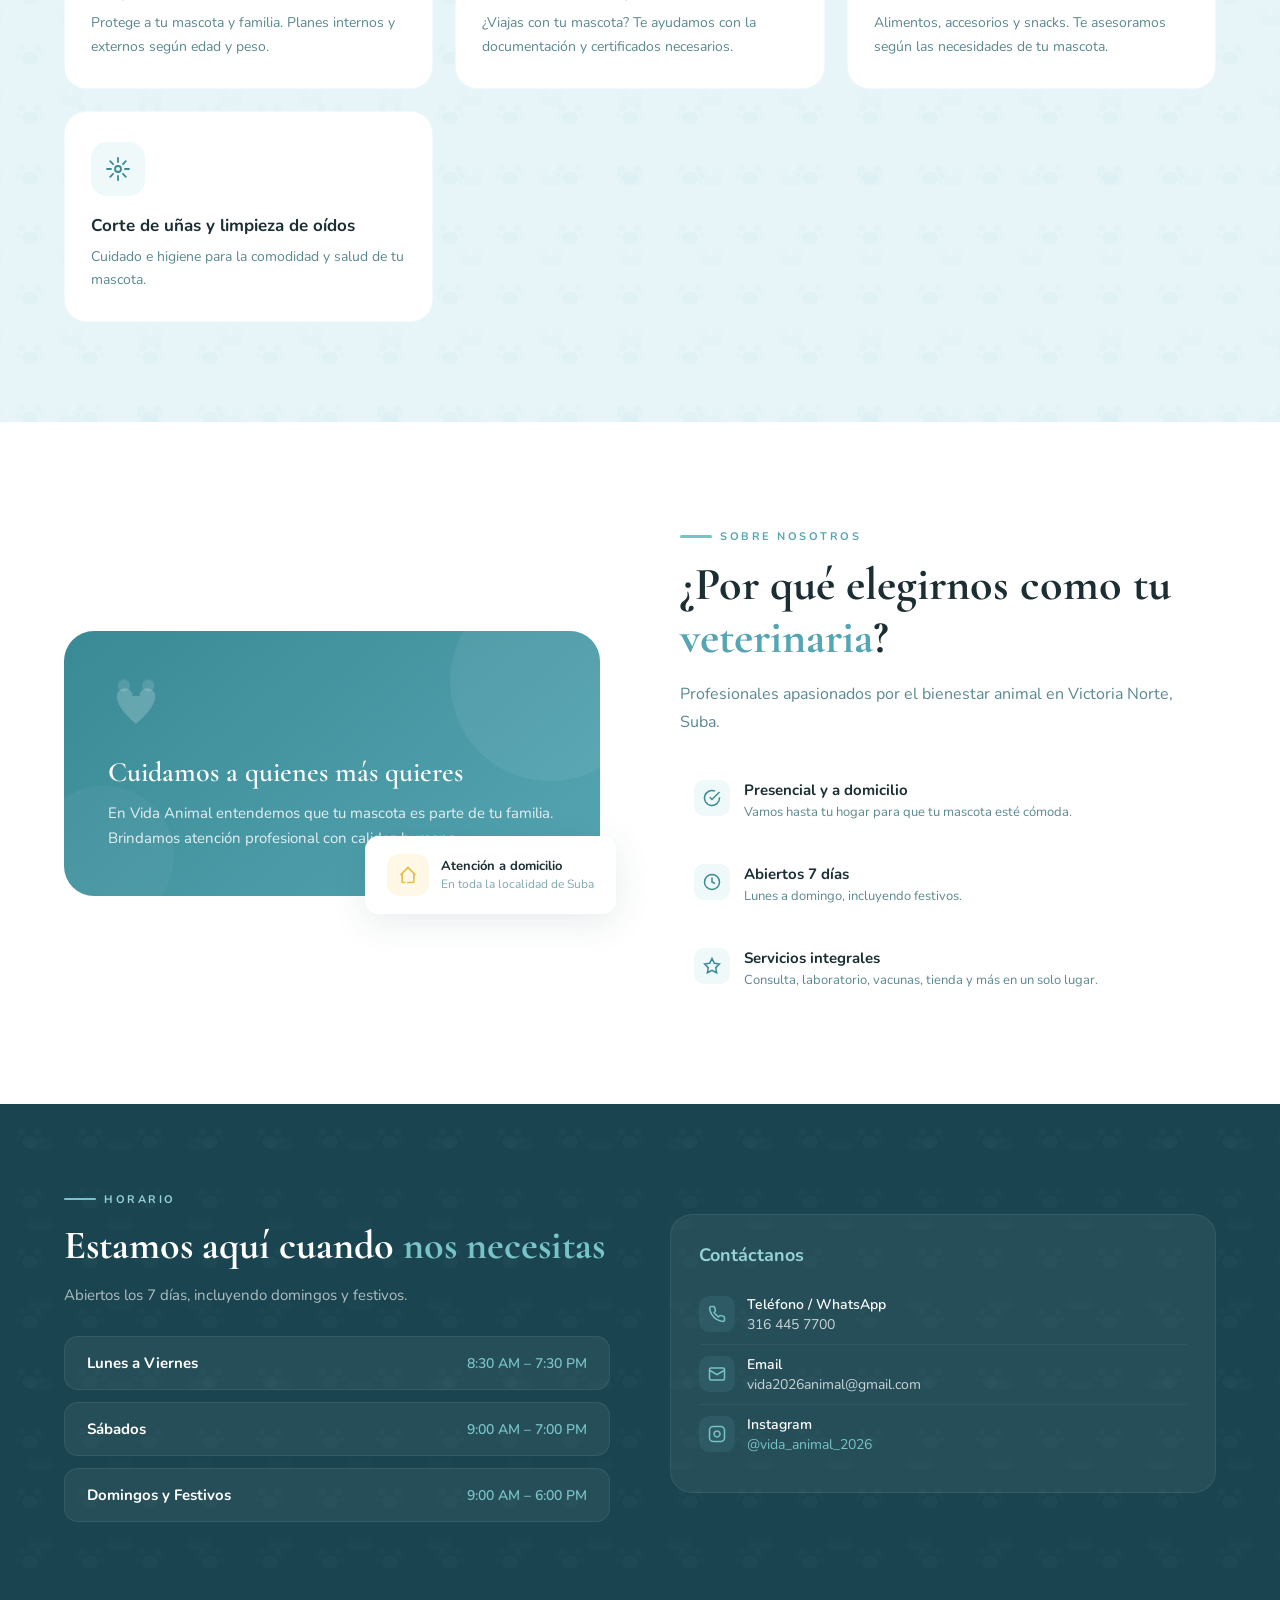
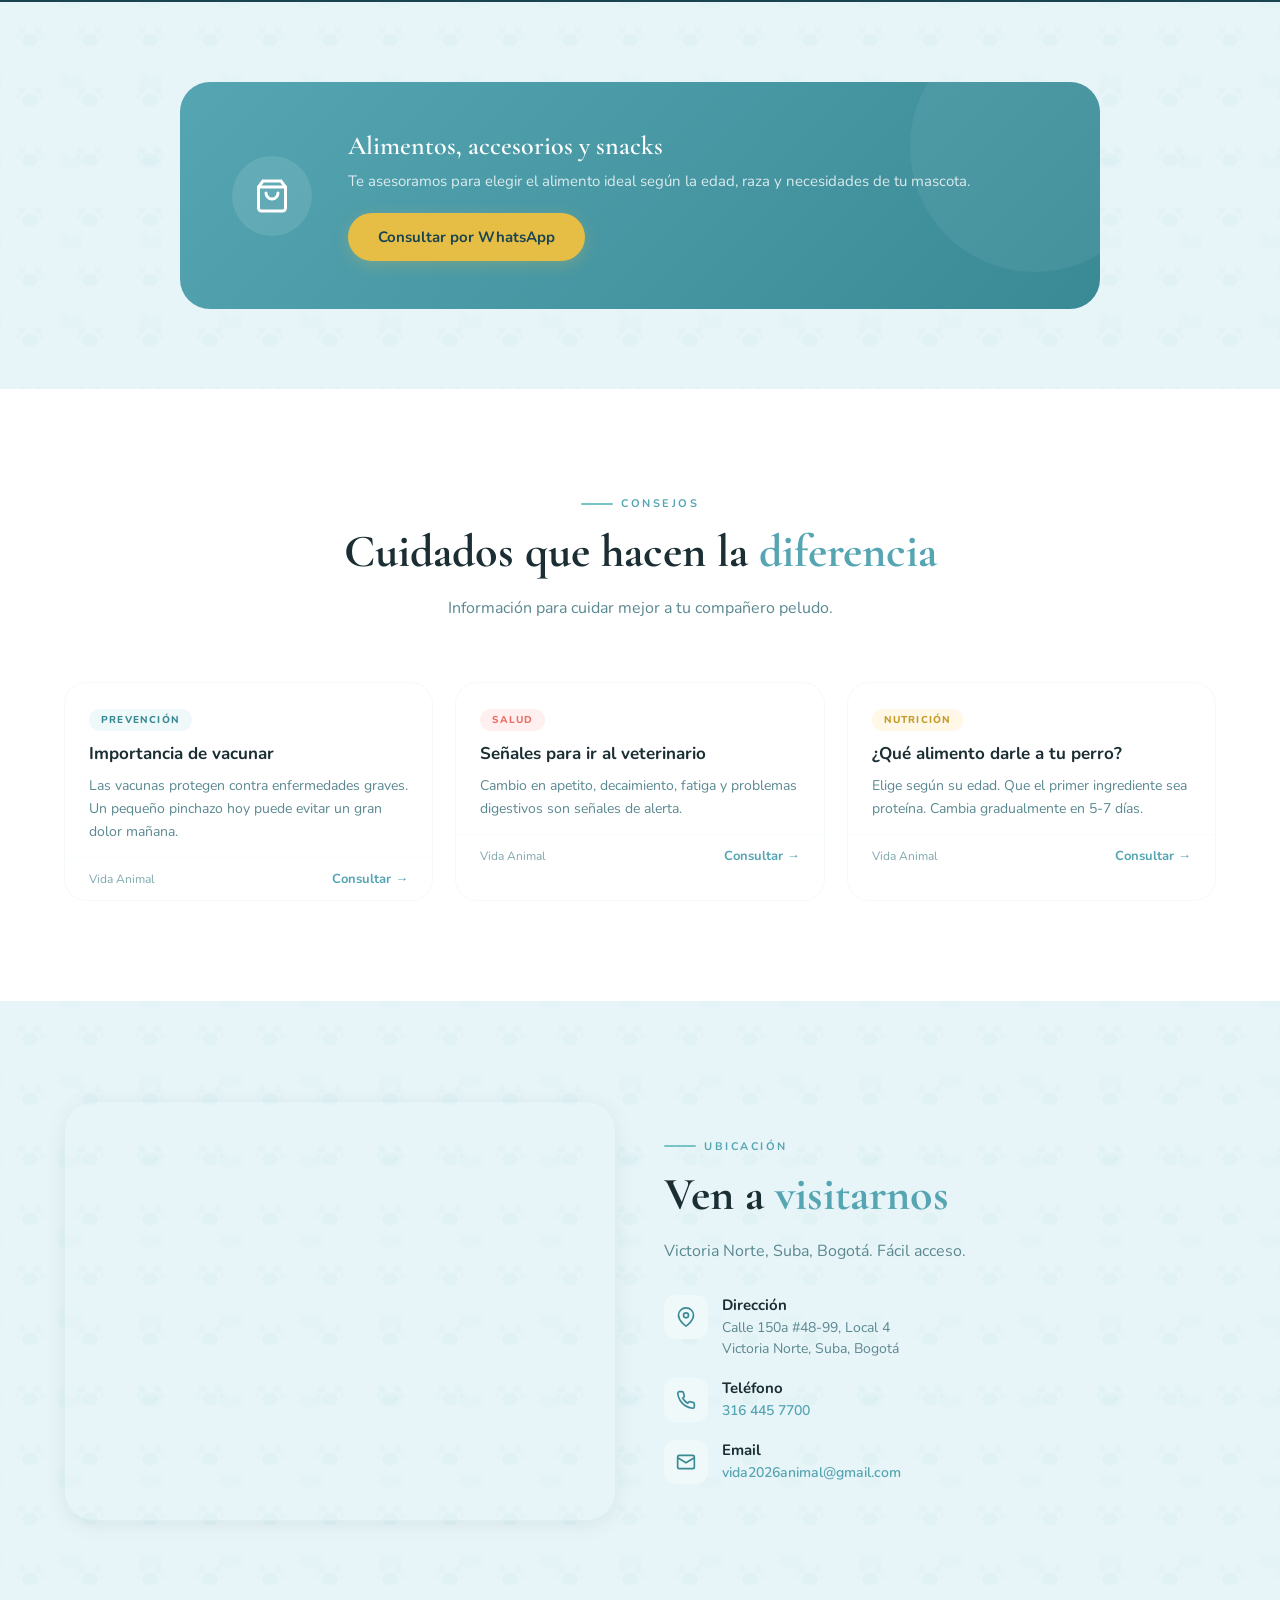
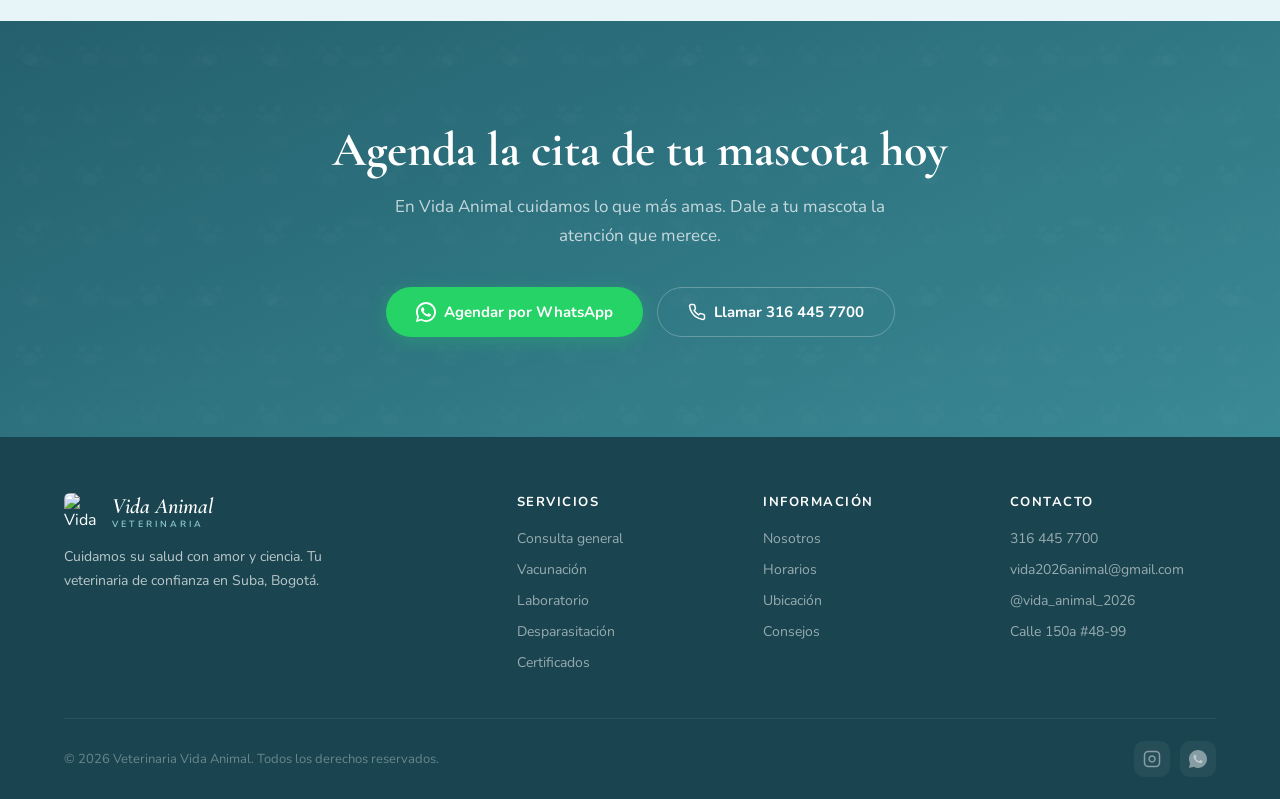
==== commit 20d99e59: "Update index.html" ====
--- a/index.html
+++ b/index.html
@@ -10,7 +10,8 @@
   <title>Vida Animal | Veterinaria - Cuidamos su salud con amor y ciencia</title>
 
   <!-- Favicon -->
-  <link rel="icon" type="image/svg+xml" href="favicon.svg">
+  <link rel="icon" type="image/x-icon" href="favicon.ico">
+  <link rel="apple-touch-icon" href="favicon-180.png">
 
   <!-- Google Fonts -->
   <link rel="preconnect" href="https://fonts.googleapis.com">
@@ -28,7 +29,7 @@
   <nav id="navbar">
     <div class="nav-inner">
       <a href="#" class="nav-logo">
-        <img src="logo.svg" alt="Vida Animal Logo" width="38" height="38">
+        <img src="logo_vida_animal.jpeg" alt="Vida Animal Logo" width="42" height="42" style="border-radius:6px;">
         <div class="nav-logo-text">
           <span class="nav-logo-name">Vida Animal</span>
           <span class="nav-logo-sub">Veterinaria</span>
@@ -391,7 +392,7 @@
       <div class="footer-grid">
         <div class="footer-brand">
           <a href="#" class="nav-logo">
-            <img src="logo.svg" alt="Vida Animal" width="34" height="34">
+            <img src="logo_vida_animal.jpeg" alt="Vida Animal" width="38" height="38" style="border-radius:6px;">
             <div class="nav-logo-text">
               <span class="nav-logo-name">Vida Animal</span>
               <span class="nav-logo-sub">Veterinaria</span>
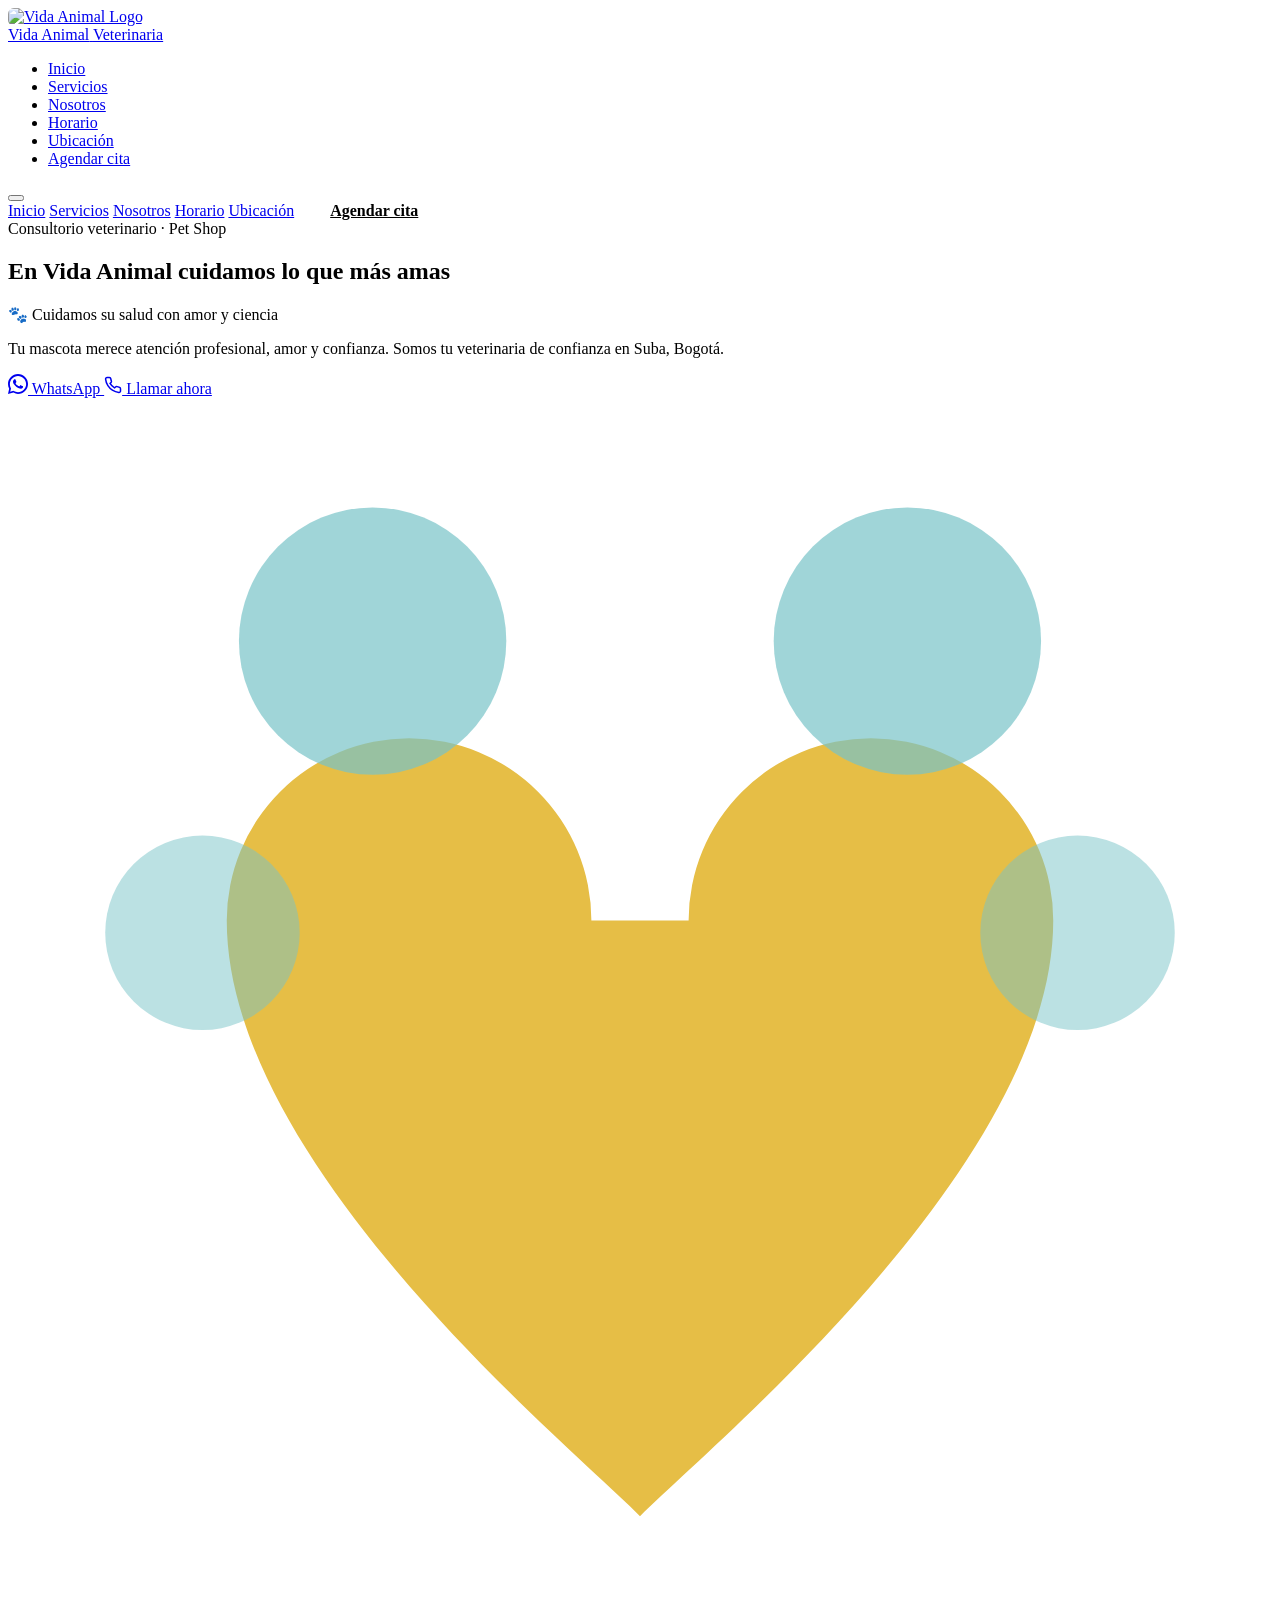
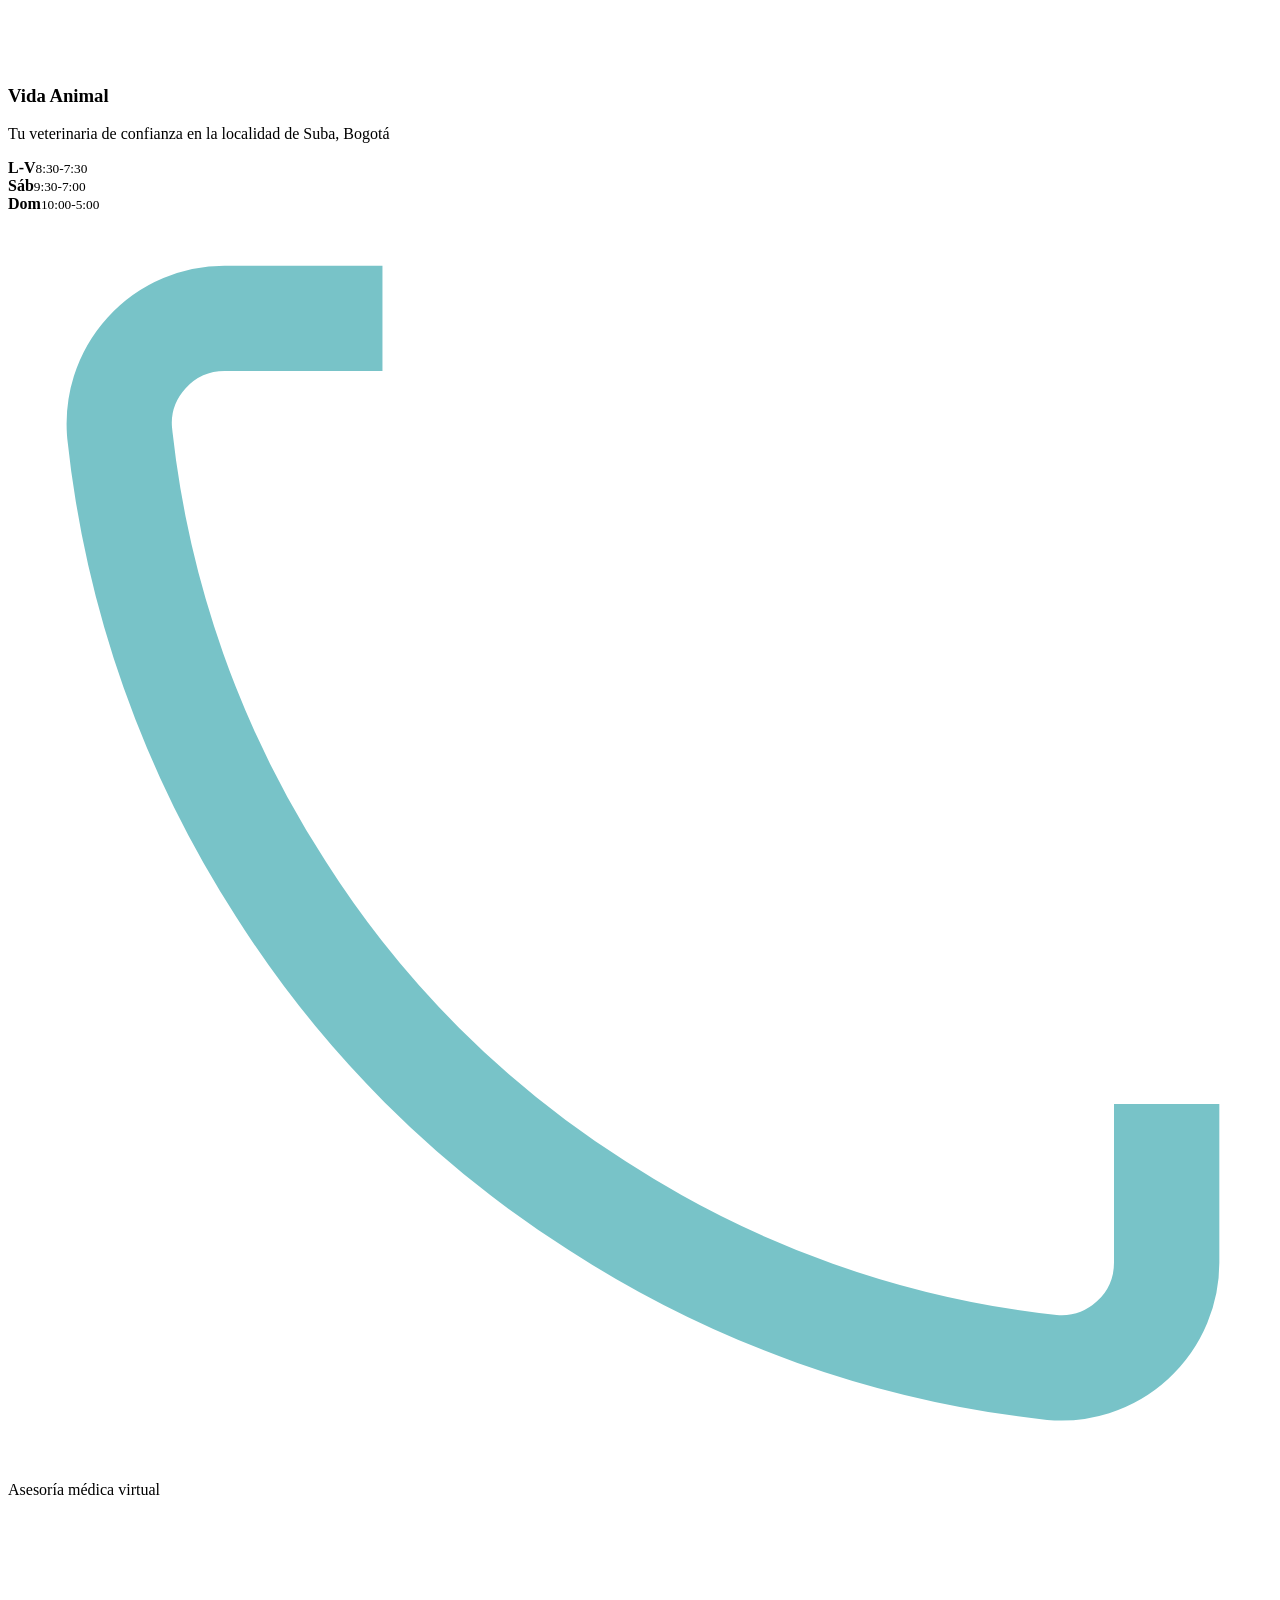
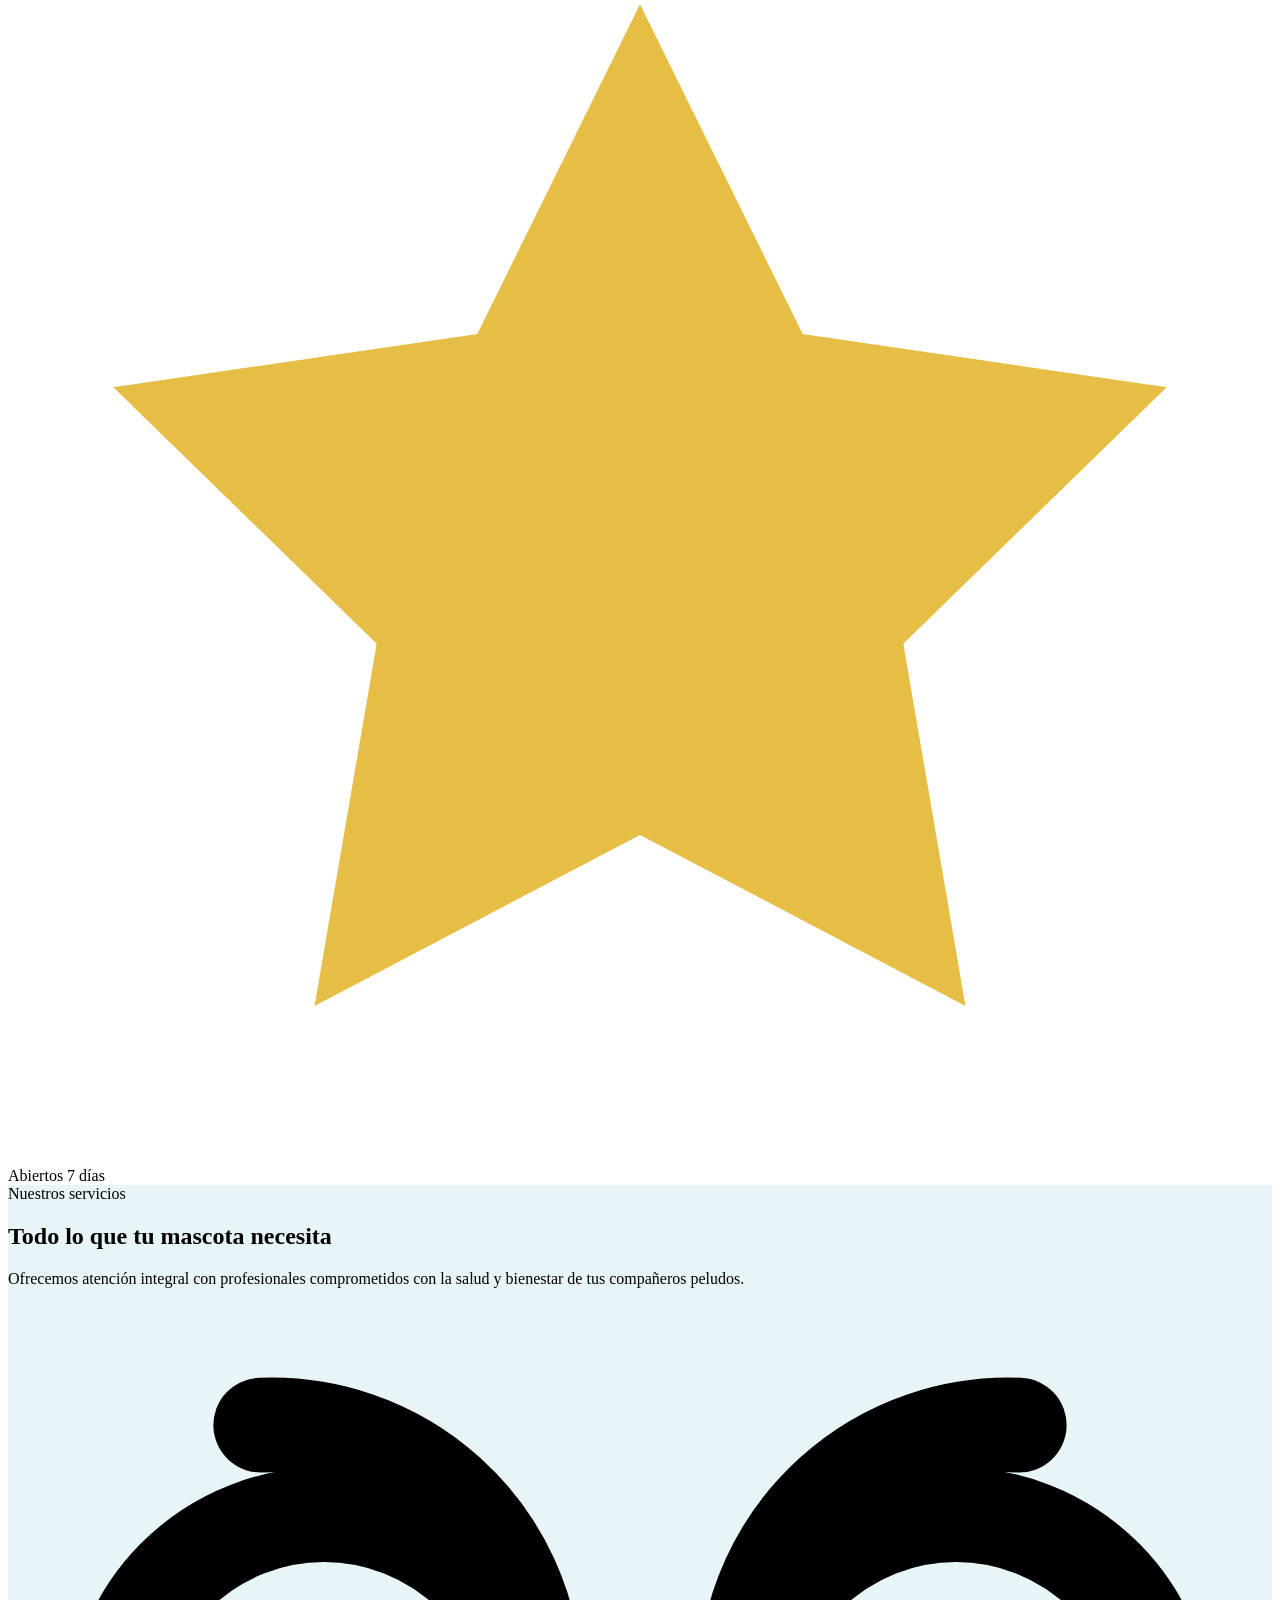
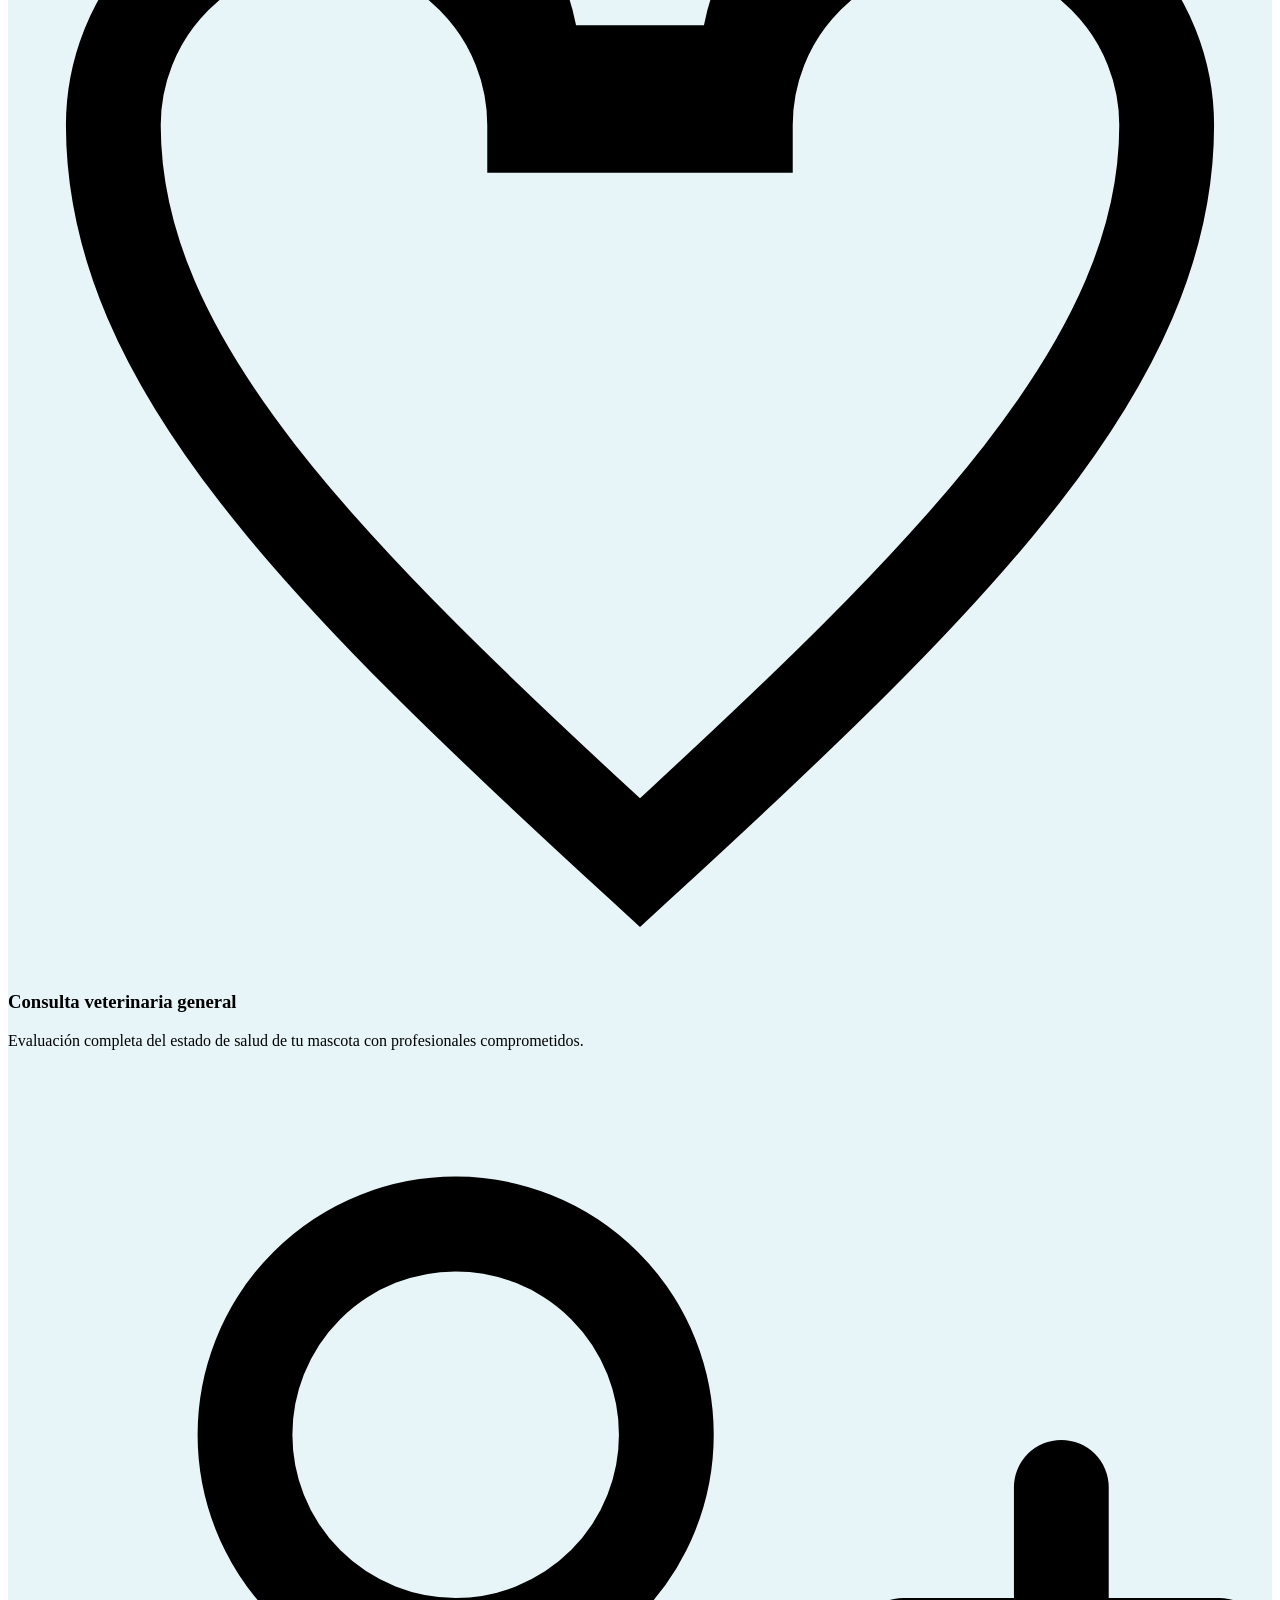
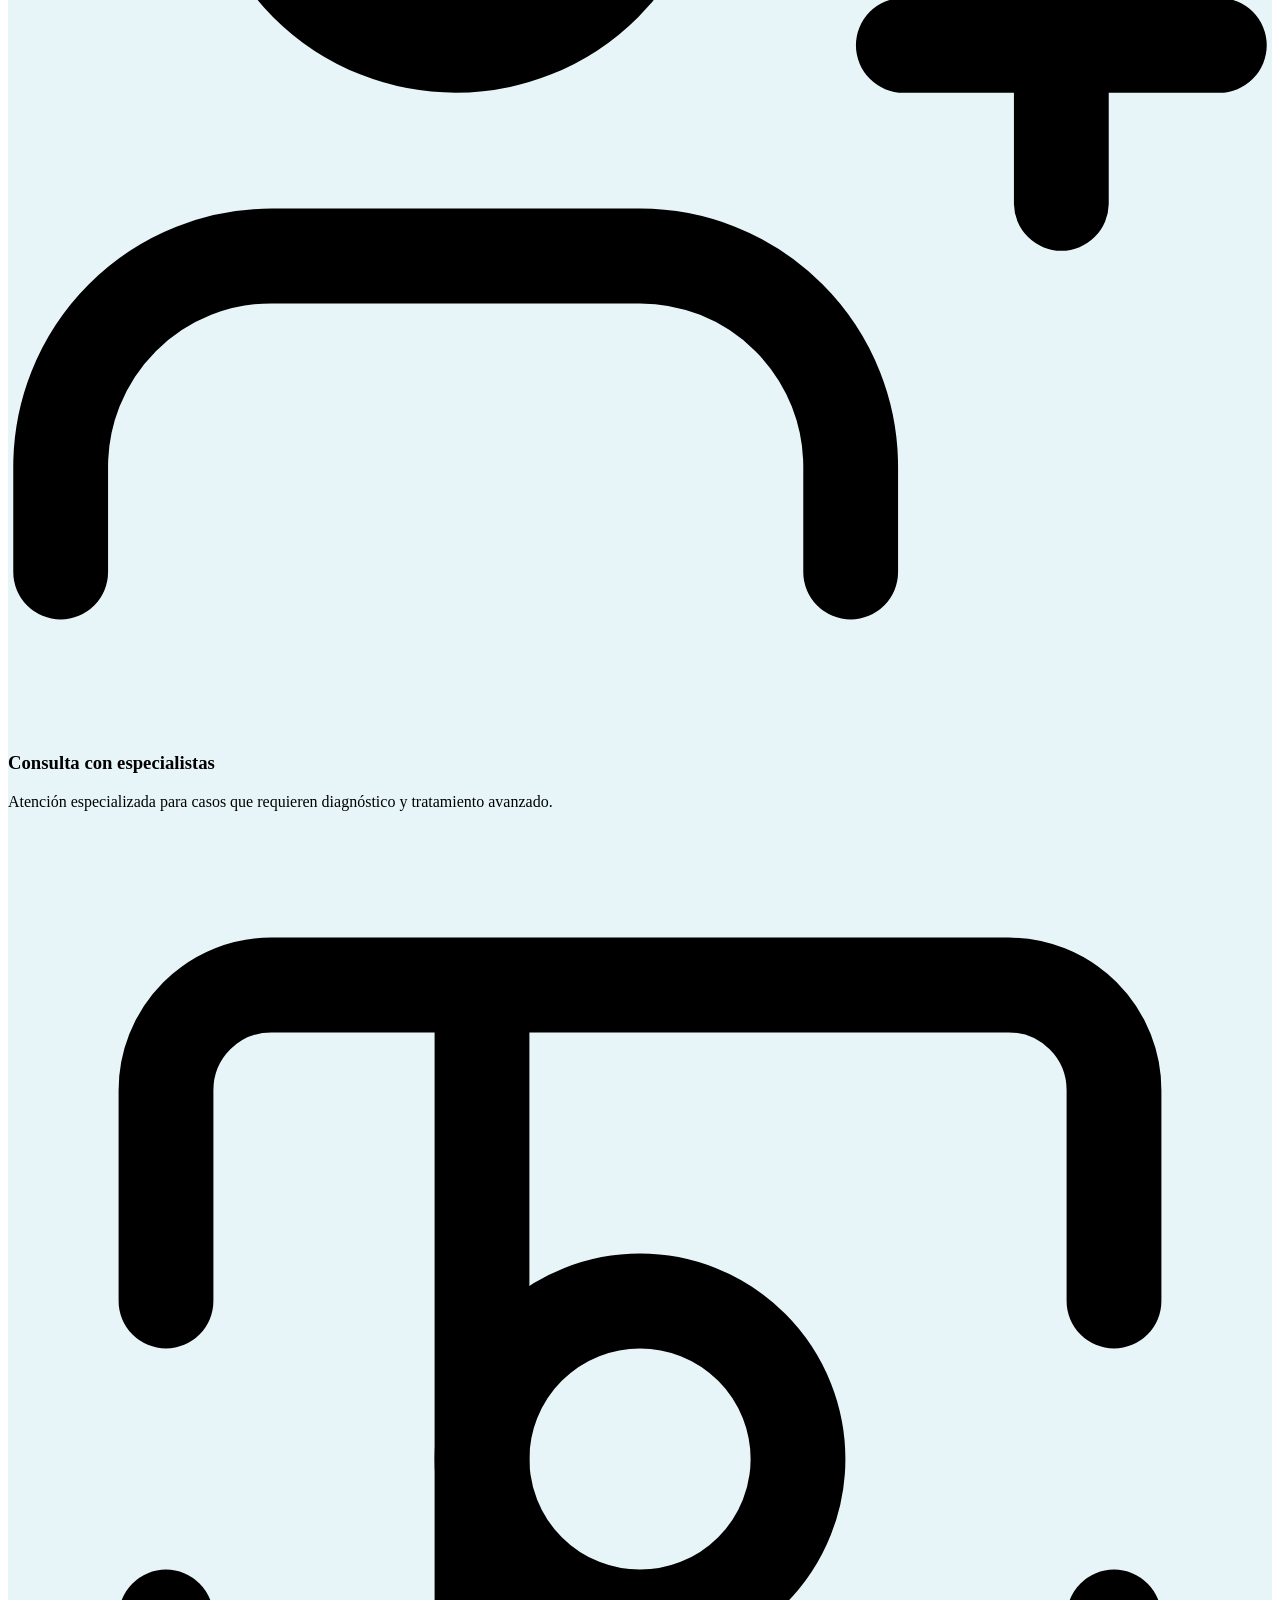
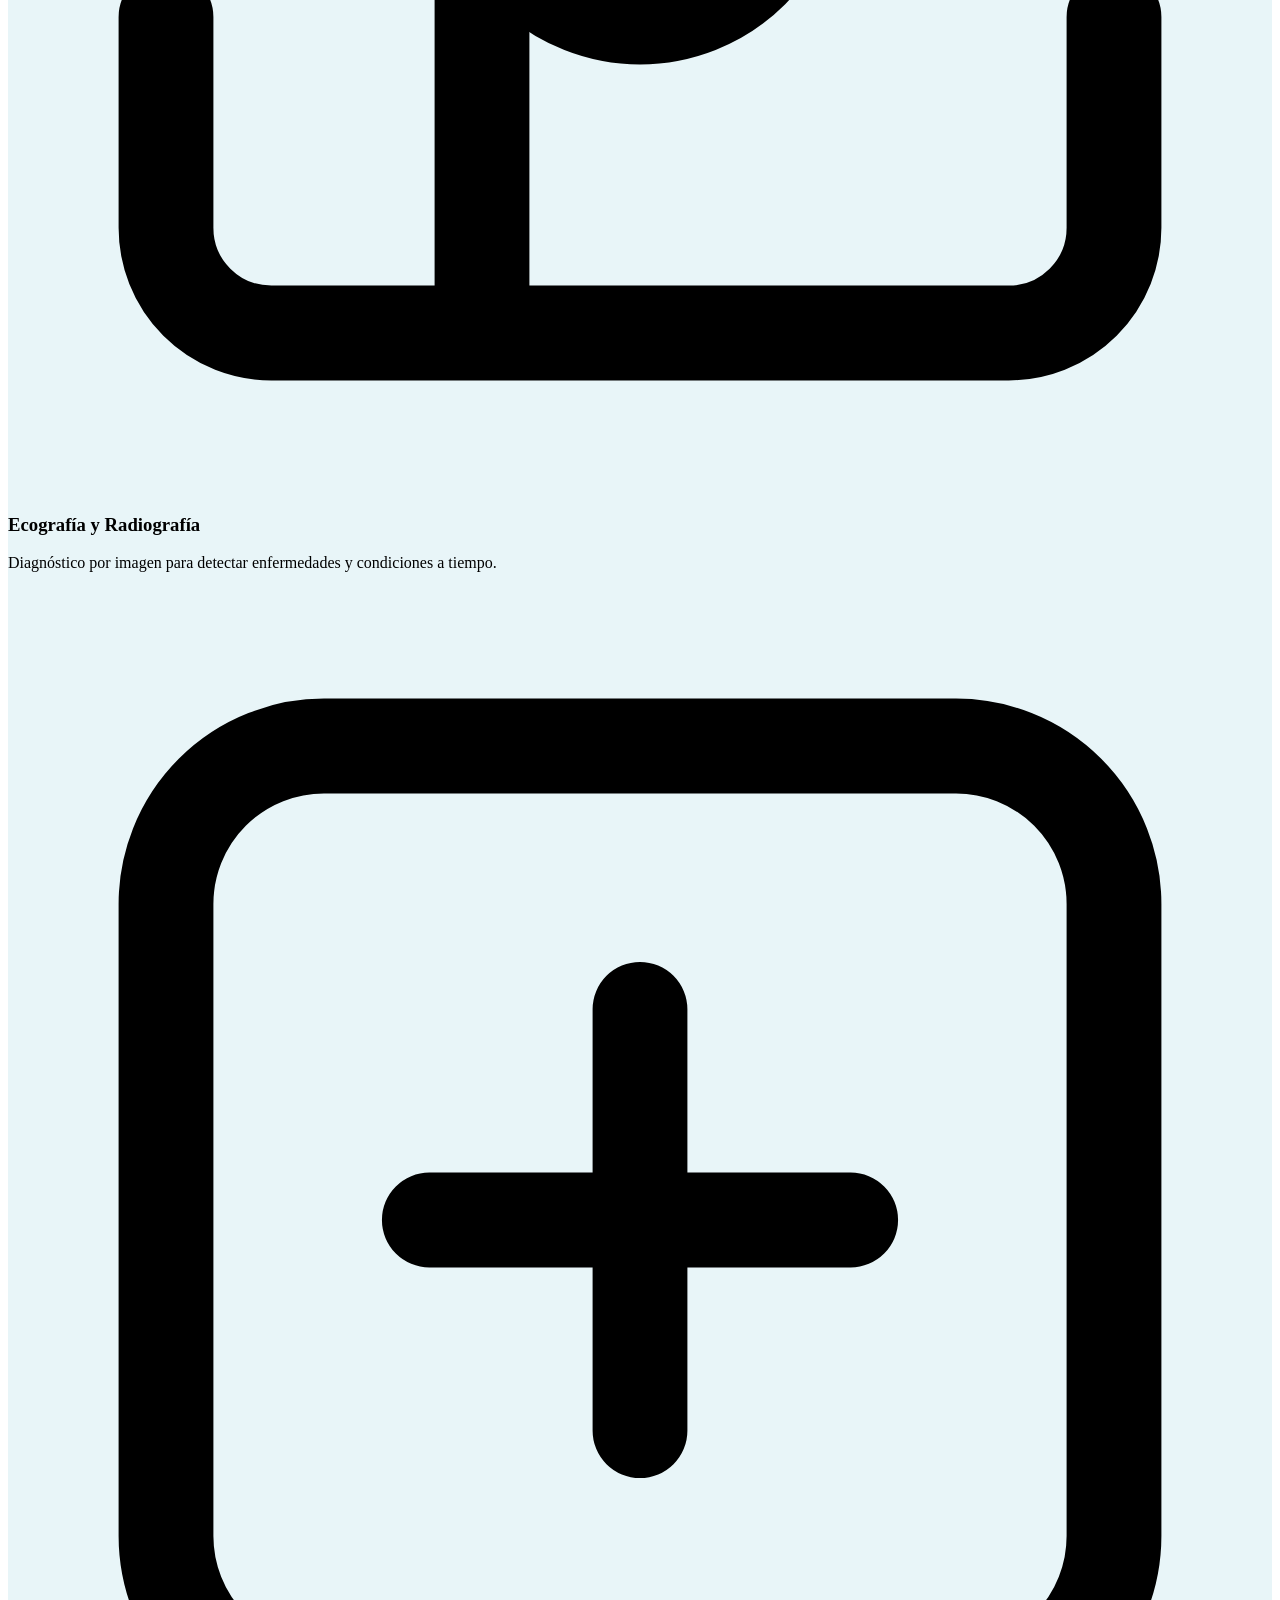
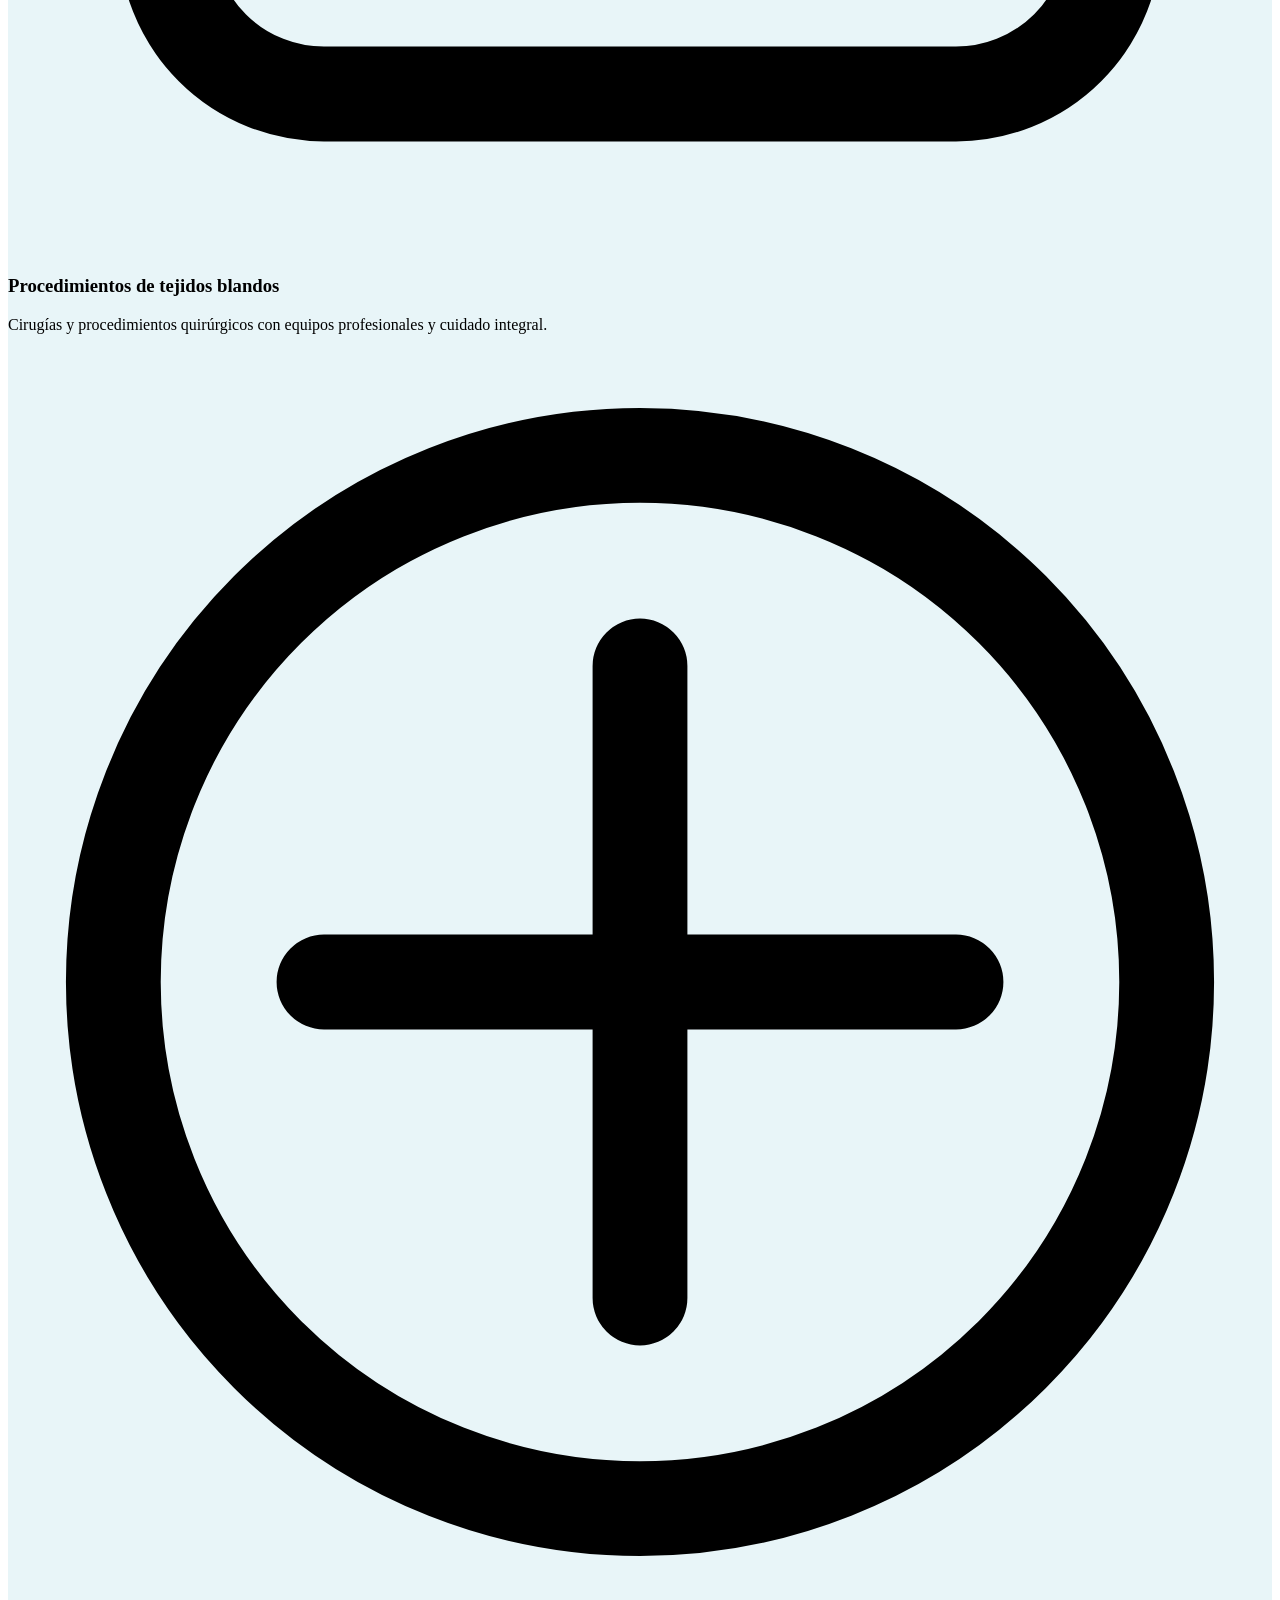
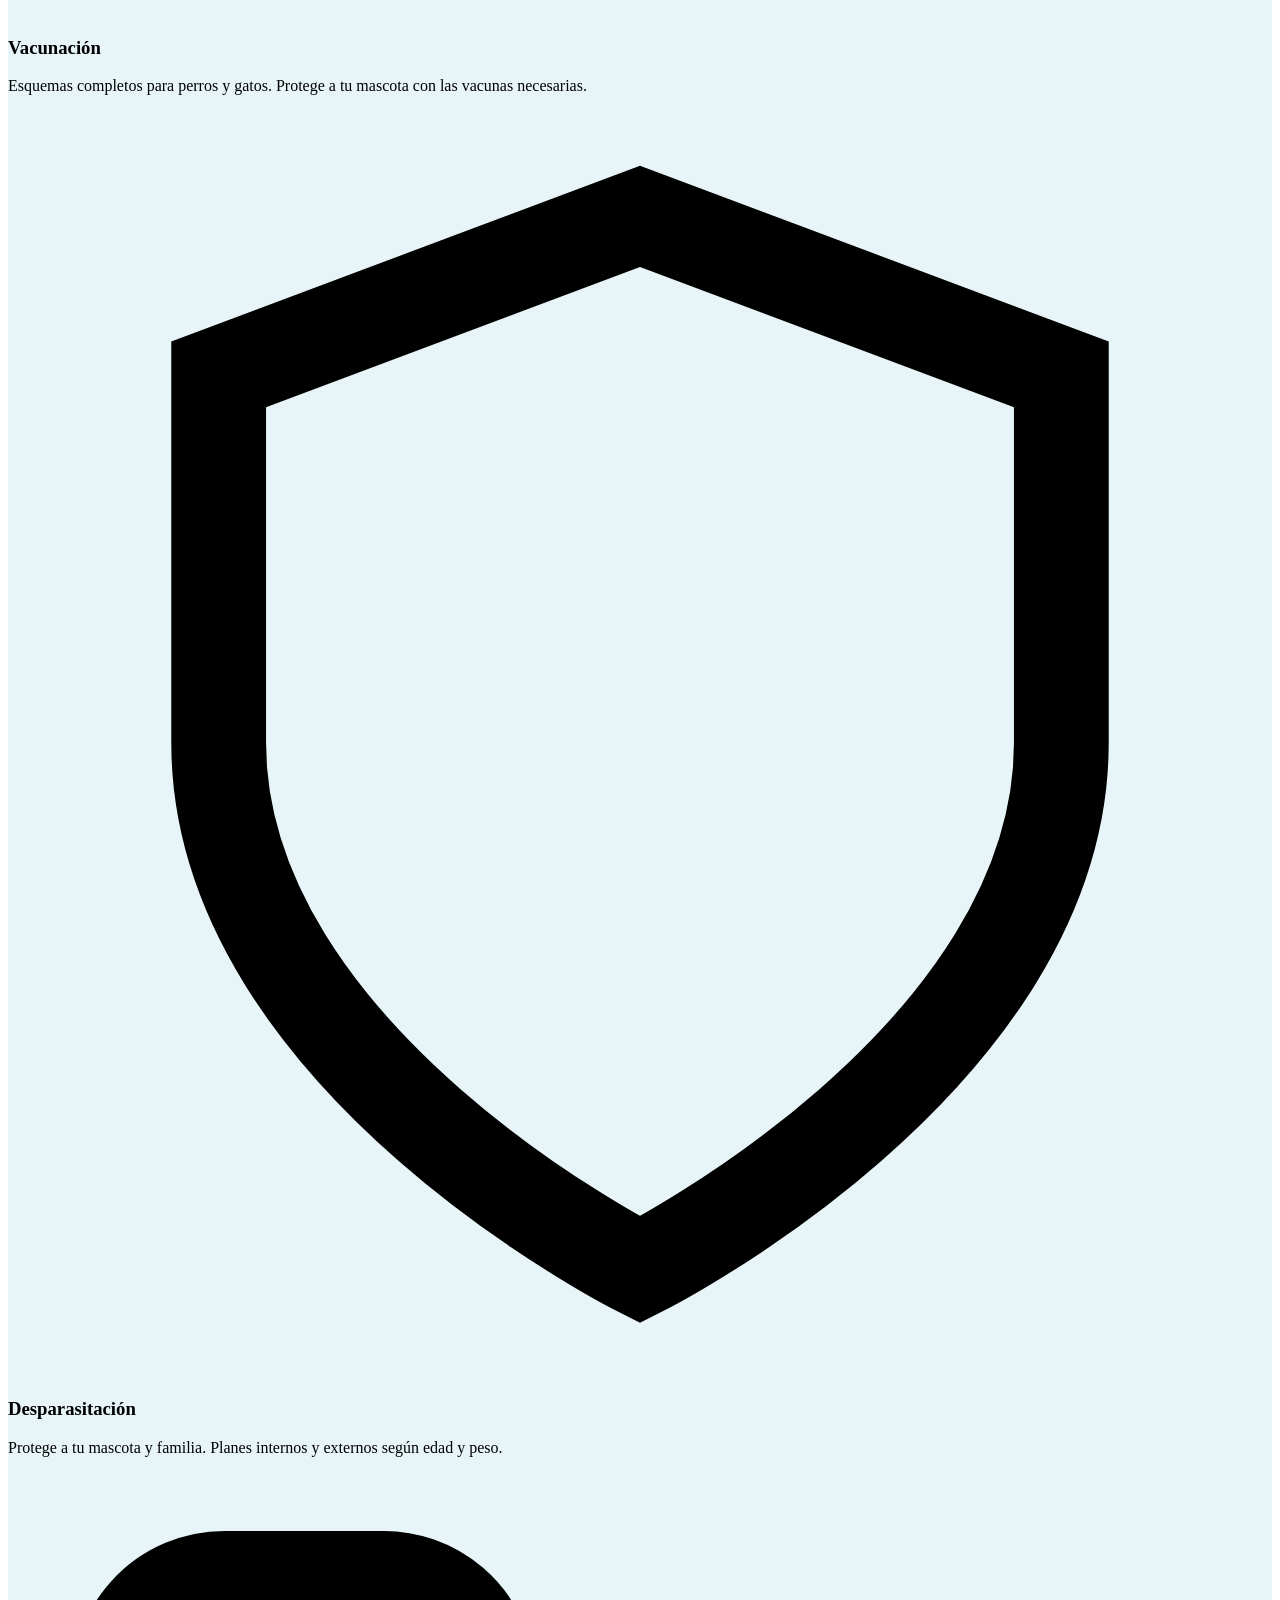
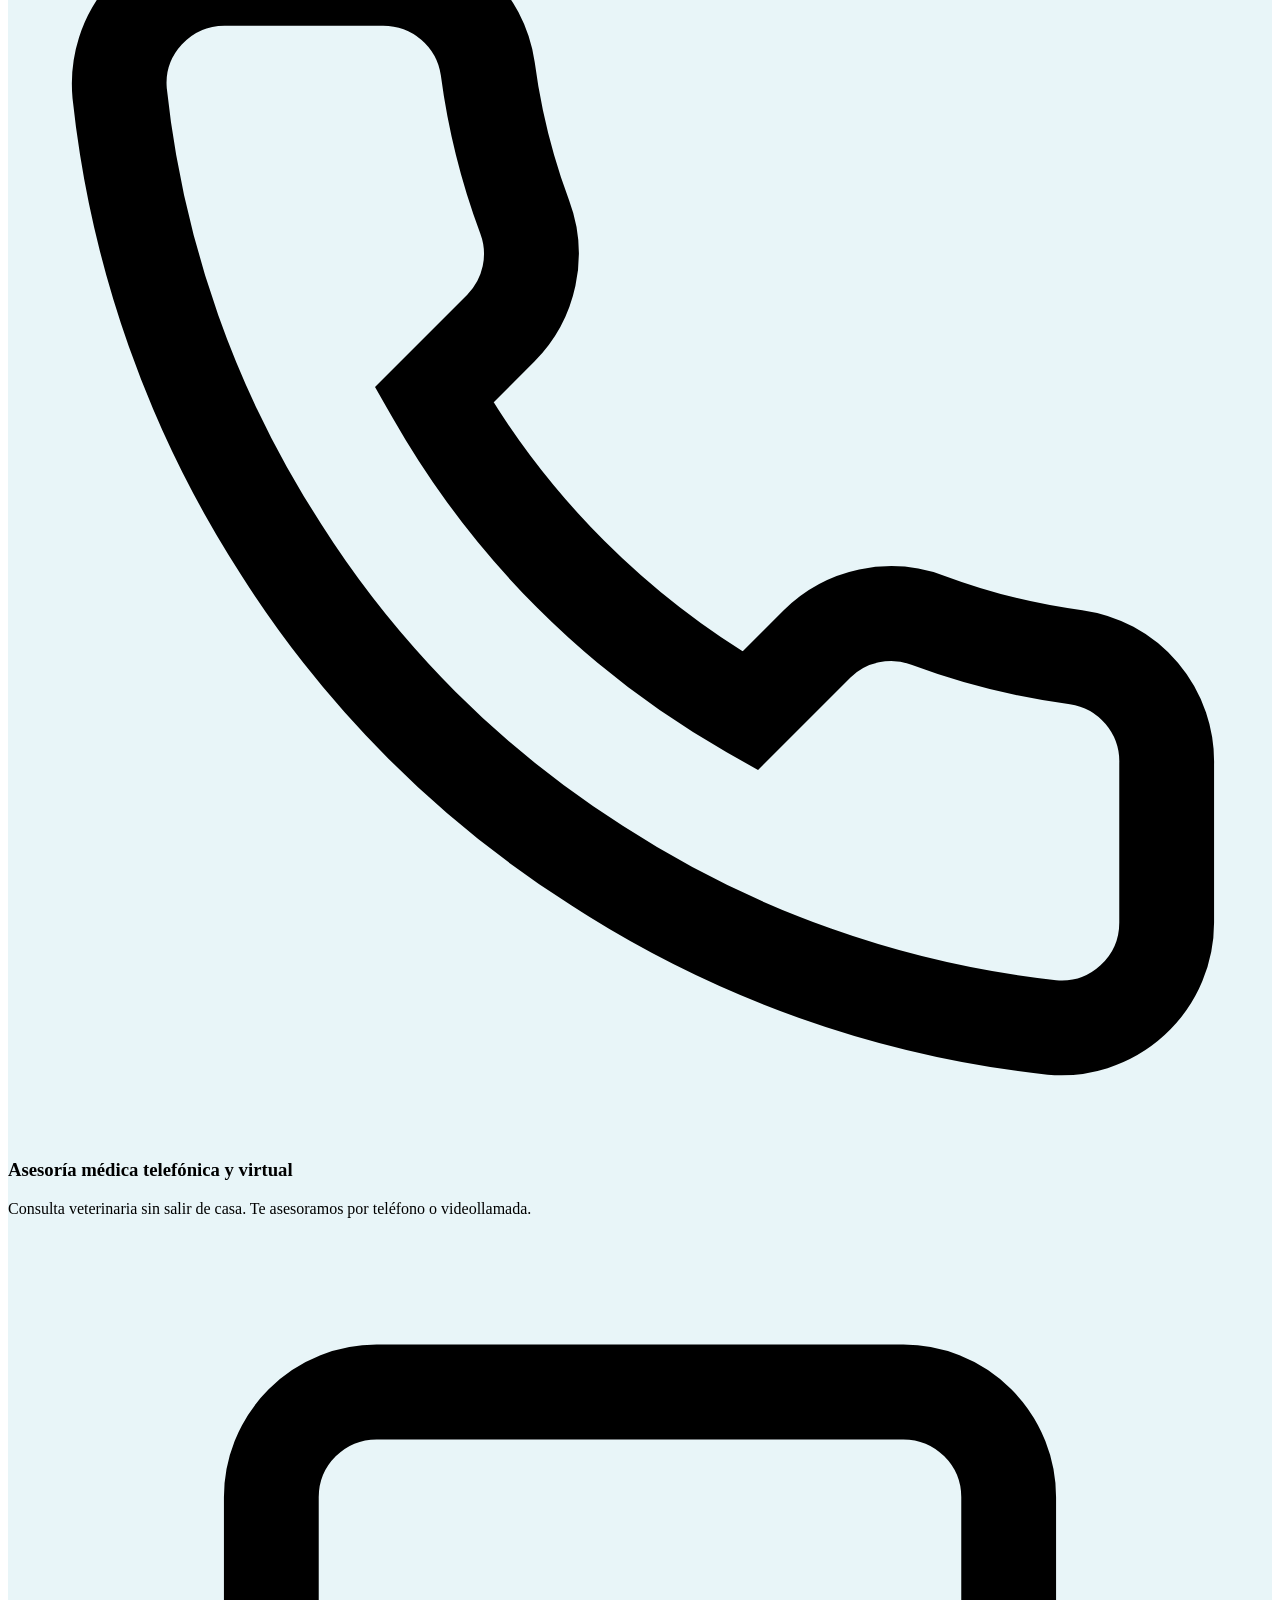
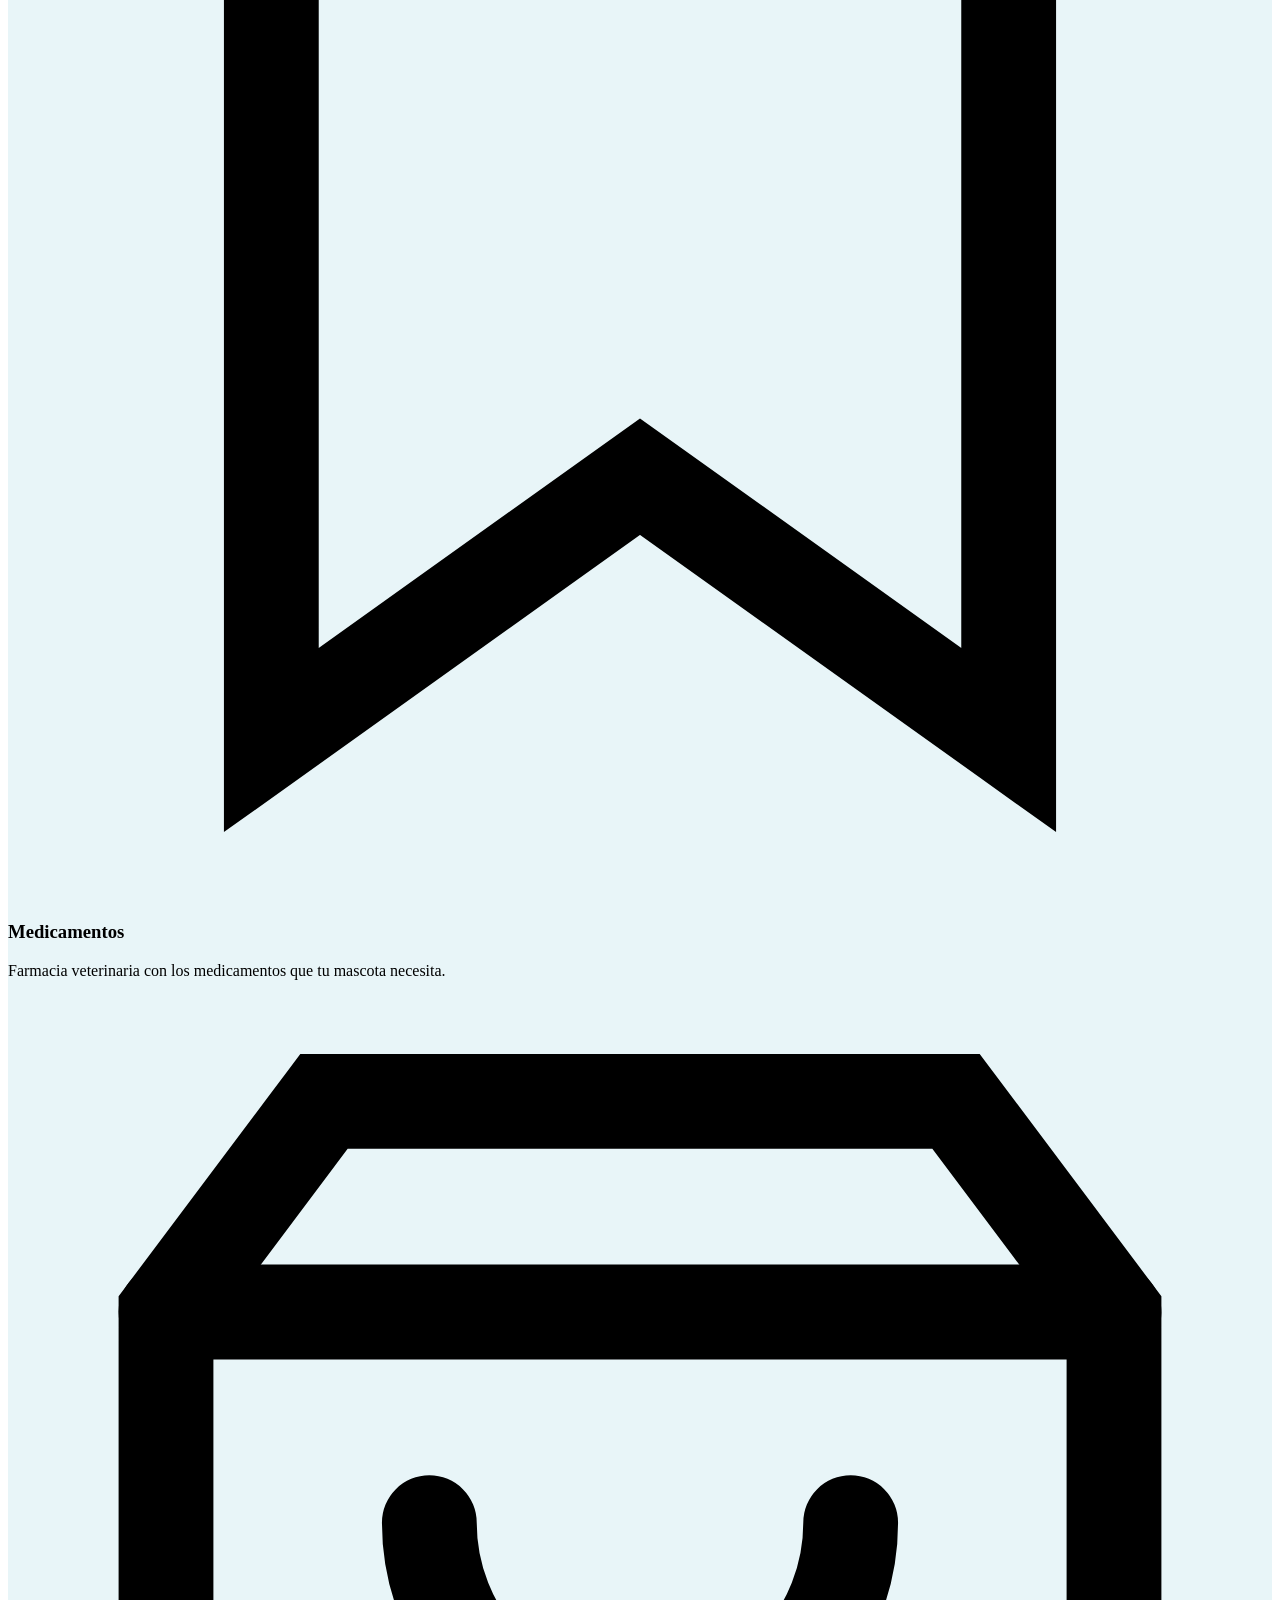
==== commit fa614c22: "Add files via upload" ====
--- a/index.html
+++ b/index.html
@@ -10,16 +10,16 @@
   <title>Vida Animal | Veterinaria - Cuidamos su salud con amor y ciencia</title>
 
   <!-- Favicon -->
-  <link rel="icon" type="image/x-icon" href="favicon.ico">
-  <link rel="apple-touch-icon" href="favicon-180.png">
-
-  <!-- Google Fonts -->
+  <link rel="icon" type="image/x-icon" href="images/favicon.ico">
+  <link rel="apple-touch-icon" href="images/favicon-180.png">
+
+  <!-- Google Fonts: Great Vibes (logo), Playfair Display (títulos), Montserrat (cuerpo) -->
   <link rel="preconnect" href="https://fonts.googleapis.com">
   <link rel="preconnect" href="https://fonts.gstatic.com" crossorigin>
-  <link href="https://fonts.googleapis.com/css2?family=Cormorant+Garamond:ital,wght@0,400;0,500;0,600;0,700;1,400;1,500&family=Nunito:wght@300;400;500;600;700;800&display=swap" rel="stylesheet">
+  <link href="https://fonts.googleapis.com/css2?family=Great+Vibes&family=Playfair+Display:ital,wght@0,400;0,600;0,700;1,400&family=Montserrat:wght@300;400;500;600;700;800&display=swap" rel="stylesheet">
 
   <!-- Stylesheet -->
-  <link rel="stylesheet" href="styles.css">
+  <link rel="stylesheet" href="css/styles.css">
 </head>
 <body>
 
@@ -29,7 +29,7 @@
   <nav id="navbar">
     <div class="nav-inner">
       <a href="#" class="nav-logo">
-        <img src="logo_vida_animal.jpeg" alt="Vida Animal Logo" width="42" height="42" style="border-radius:6px;">
+        <img src="images/logo_vida_animal.jpeg" alt="Vida Animal Logo" width="42" height="42" style="border-radius:6px;">
         <div class="nav-logo-text">
           <span class="nav-logo-name">Vida Animal</span>
           <span class="nav-logo-sub">Veterinaria</span>
@@ -66,7 +66,8 @@
   <!-- ================================
        HERO
        ================================ -->
-  <section class="hero paw-dark" id="inicio">
+  <section class="hero" id="inicio">
+    <div class="watermark wm-dark"></div>
     <div class="hero-circles">
       <div class="c1"></div>
       <div class="c2"></div>
@@ -76,7 +77,7 @@
     <div class="hero-inner">
       <div class="hero-text">
         <div class="hero-badge">
-          <span class="dot"></span> Atención presencial y a domicilio
+          <span class="dot"></span> Consultorio veterinario · Pet Shop
         </div>
         <h1 class="hero-title">En <span>Vida Animal</span> cuidamos lo que más amas</h1>
         <p class="hero-slogan">🐾 Cuidamos su salud con amor y ciencia</p>
@@ -111,14 +112,14 @@
           <p>Tu veterinaria de confianza en la localidad de Suba, Bogotá</p>
           <div class="hero-stats">
             <div class="hero-stat"><b>L-V</b><small>8:30-7:30</small></div>
-            <div class="hero-stat"><b>Sáb</b><small>9:00-7:00</small></div>
-            <div class="hero-stat"><b>Dom</b><small>9:00-6:00</small></div>
+            <div class="hero-stat"><b>Sáb</b><small>9:30-7:00</small></div>
+            <div class="hero-stat"><b>Dom</b><small>10:00-5:00</small></div>
           </div>
         </div>
 
         <div class="float-tag ft1">
-          <svg viewBox="0 0 24 24" fill="none" stroke="#78C3C8" stroke-width="2"><path d="M22 11.08V12a10 10 0 11-5.93-9.14"/><polyline points="22 4 12 14.01 9 11.01"/></svg>
-          Consulta a domicilio
+          <svg viewBox="0 0 24 24" fill="none" stroke="#78C3C8" stroke-width="2"><path d="M22 16.92v3a2 2 0 01-2.18 2 19.79 19.79 0 01-8.63-3.07 19.5 19.5 0 01-6-6 19.79 19.79 0 01-3.07-8.67A2 2 0 014.11 2h3"/></svg>
+          Asesoría médica virtual
         </div>
         <div class="float-tag ft2">
           <svg viewBox="0 0 24 24" fill="#E6BE46" stroke="none"><path d="M12 2l3.09 6.26L22 9.27l-5 4.87 1.18 6.88L12 17.77l-6.18 3.25L7 14.14 2 9.27l6.91-1.01L12 2z"/></svg>
@@ -132,7 +133,8 @@
   <!-- ================================
        SERVICES
        ================================ -->
-  <section class="services paw-bg" id="servicios">
+  <section class="services" id="servicios" style="background-color:#E8F5F8;">
+    <div class="watermark wm-light"></div>
     <div class="services-header container">
       <div class="s-label"><span class="bar"></span> Nuestros servicios</div>
       <h2 class="s-title">Todo lo que tu mascota <span>necesita</span></h2>
@@ -141,18 +143,28 @@
     <div class="services-grid">
       <div class="svc reveal">
         <div class="svc-icon"><svg viewBox="0 0 24 24" fill="none" stroke="currentColor" stroke-width="1.8" stroke-linecap="round"><path d="M4.8 2.3A5 5 0 0110 7H14a5 5 0 015.2-4.7"/><path d="M12 22c-6-5.5-10-9.5-10-14a4 4 0 018 0h4a4 4 0 018 0c0 4.5-4 8.5-10 14z"/></svg></div>
-        <h3>Consulta presencial y a domicilio</h3>
-        <p>Evaluación completa del estado de salud. También vamos hasta tu hogar en toda la localidad de Suba.</p>
+        <h3>Consulta veterinaria general</h3>
+        <p>Evaluación completa del estado de salud de tu mascota con profesionales comprometidos.</p>
+      </div>
+      <div class="svc reveal">
+        <div class="svc-icon"><svg viewBox="0 0 24 24" fill="none" stroke="currentColor" stroke-width="1.8" stroke-linecap="round"><path d="M16 21v-2a4 4 0 00-4-4H5a4 4 0 00-4 4v2"/><circle cx="8.5" cy="7" r="4"/><path d="M20 8v6M23 11h-6"/></svg></div>
+        <h3>Consulta con especialistas</h3>
+        <p>Atención especializada para casos que requieren diagnóstico y tratamiento avanzado.</p>
+      </div>
+      <div class="svc reveal">
+        <div class="svc-icon"><svg viewBox="0 0 24 24" fill="none" stroke="currentColor" stroke-width="1.8" stroke-linecap="round"><path d="M9 3H5a2 2 0 00-2 2v4m6-6h10a2 2 0 012 2v4M9 3v18m0 0h10a2 2 0 002-2v-4M9 21H5a2 2 0 01-2-2v-4"/><circle cx="12" cy="12" r="3"/></svg></div>
+        <h3>Ecografía y Radiografía</h3>
+        <p>Diagnóstico por imagen para detectar enfermedades y condiciones a tiempo.</p>
+      </div>
+      <div class="svc reveal">
+        <div class="svc-icon"><svg viewBox="0 0 24 24" fill="none" stroke="currentColor" stroke-width="1.8" stroke-linecap="round"><rect x="3" y="3" width="18" height="18" rx="3"/><path d="M12 8v8M8 12h8"/></svg></div>
+        <h3>Procedimientos de tejidos blandos</h3>
+        <p>Cirugías y procedimientos quirúrgicos con equipos profesionales y cuidado integral.</p>
       </div>
       <div class="svc reveal">
         <div class="svc-icon"><svg viewBox="0 0 24 24" fill="none" stroke="currentColor" stroke-width="1.8" stroke-linecap="round"><circle cx="12" cy="12" r="10"/><path d="M12 6v12M6 12h12"/></svg></div>
         <h3>Vacunación</h3>
-        <p>Esquemas completos para perros y gatos. Un pequeño pinchazo hoy evita un gran dolor mañana.</p>
-      </div>
-      <div class="svc reveal">
-        <div class="svc-icon"><svg viewBox="0 0 24 24" fill="none" stroke="currentColor" stroke-width="1.8" stroke-linecap="round"><path d="M9 3H5a2 2 0 00-2 2v4m6-6h10a2 2 0 012 2v4M9 3v18m0 0h10a2 2 0 002-2v-4M9 21H5a2 2 0 01-2-2v-4"/><circle cx="12" cy="12" r="3"/></svg></div>
-        <h3>Exámenes de laboratorio</h3>
-        <p>Diagnóstico preciso con exámenes de sangre, orina y más para detectar enfermedades a tiempo.</p>
+        <p>Esquemas completos para perros y gatos. Protege a tu mascota con las vacunas necesarias.</p>
       </div>
       <div class="svc reveal">
         <div class="svc-icon"><svg viewBox="0 0 24 24" fill="none" stroke="currentColor" stroke-width="1.8" stroke-linecap="round"><path d="M12 22s8-4 8-10V5l-8-3-8 3v7c0 6 8 10 8 10z"/></svg></div>
@@ -160,19 +172,19 @@
         <p>Protege a tu mascota y familia. Planes internos y externos según edad y peso.</p>
       </div>
       <div class="svc reveal">
-        <div class="svc-icon"><svg viewBox="0 0 24 24" fill="none" stroke="currentColor" stroke-width="1.8" stroke-linecap="round"><path d="M14 2H6a2 2 0 00-2 2v16a2 2 0 002 2h12a2 2 0 002-2V8z"/><polyline points="14 2 14 8 20 8"/><path d="M9 15l2 2 4-4"/></svg></div>
-        <h3>Certificados de viaje</h3>
-        <p>¿Viajas con tu mascota? Te ayudamos con la documentación y certificados necesarios.</p>
+        <div class="svc-icon"><svg viewBox="0 0 24 24" fill="none" stroke="currentColor" stroke-width="1.8" stroke-linecap="round"><path d="M22 16.92v3a2 2 0 01-2.18 2 19.79 19.79 0 01-8.63-3.07 19.5 19.5 0 01-6-6 19.79 19.79 0 01-3.07-8.67A2 2 0 014.11 2h3a2 2 0 012 1.72c.127.96.361 1.903.7 2.81a2 2 0 01-.45 2.11L8.09 9.91a16 16 0 006 6l1.27-1.27a2 2 0 012.11-.45c.907.339 1.85.573 2.81.7A2 2 0 0122 16.92z"/></svg></div>
+        <h3>Asesoría médica telefónica y virtual</h3>
+        <p>Consulta veterinaria sin salir de casa. Te asesoramos por teléfono o videollamada.</p>
+      </div>
+      <div class="svc reveal">
+        <div class="svc-icon"><svg viewBox="0 0 24 24" fill="none" stroke="currentColor" stroke-width="1.8" stroke-linecap="round"><path d="M19 21l-7-5-7 5V5a2 2 0 012-2h10a2 2 0 012 2z"/></svg></div>
+        <h3>Medicamentos</h3>
+        <p>Farmacia veterinaria con los medicamentos que tu mascota necesita.</p>
       </div>
       <div class="svc reveal">
         <div class="svc-icon"><svg viewBox="0 0 24 24" fill="none" stroke="currentColor" stroke-width="1.8" stroke-linecap="round"><path d="M6 2L3 6v14a2 2 0 002 2h14a2 2 0 002-2V6l-3-4z"/><line x1="3" y1="6" x2="21" y2="6"/><path d="M16 10a4 4 0 01-8 0"/></svg></div>
-        <h3>Tienda veterinaria</h3>
-        <p>Alimentos, accesorios y snacks. Te asesoramos según las necesidades de tu mascota.</p>
-      </div>
-      <div class="svc reveal">
-        <div class="svc-icon"><svg viewBox="0 0 24 24" fill="none" stroke="currentColor" stroke-width="1.8" stroke-linecap="round"><circle cx="12" cy="12" r="3"/><path d="M12 1v4m0 14v4M4.22 4.22l2.83 2.83m9.9 9.9l2.83 2.83M1 12h4m14 0h4M4.22 19.78l2.83-2.83m9.9-9.9l2.83-2.83"/></svg></div>
-        <h3>Corte de uñas y limpieza de oídos</h3>
-        <p>Cuidado e higiene para la comodidad y salud de tu mascota.</p>
+        <h3>Alimentos y Accesorios</h3>
+        <p>Todo lo que tu mascota necesita: alimentos, accesorios, snacks y más.</p>
       </div>
     </div>
   </section>
@@ -184,18 +196,14 @@
   <section class="about" id="nosotros">
     <div class="container about-grid">
       <div class="about-visual reveal">
-        <div class="about-main">
-          <svg viewBox="0 0 64 64" fill="none"><path d="M32 56c-4-4-22-18-22-32a9 9 0 0118 0h8a9 9 0 0118 0c0 14-18 28-22 32z" fill="rgba(255,255,255,.2)"/><circle cx="18" cy="12" r="7" fill="rgba(255,255,255,.12)"/><circle cx="46" cy="12" r="7" fill="rgba(255,255,255,.12)"/></svg>
-          <h3>Cuidamos a quienes más quieres</h3>
-          <p>En Vida Animal entendemos que tu mascota es parte de tu familia. Brindamos atención profesional con calidez humana.</p>
-        </div>
+        <img src="images/foto-fachada.jpeg" alt="Fachada Vida Animal" style="width:100%;border-radius:16px;object-fit:cover;max-height:320px;">
         <div class="about-badge">
           <div class="about-badge-icon">
-            <svg width="20" height="20" viewBox="0 0 24 24" fill="none" stroke="#E6BE46" stroke-width="2"><path d="M3 12l2-2m0 0l7-7 7 7M5 10v10a1 1 0 001 1h3m10-11l2 2m-2-2v10a1 1 0 01-1 1h-3m-4 0h4"/></svg>
+            <svg width="20" height="20" viewBox="0 0 24 24" fill="none" stroke="#E6BE46" stroke-width="2"><path d="M22 16.92v3a2 2 0 01-2.18 2 19.79 19.79 0 01-8.63-3.07 19.5 19.5 0 01-6-6 19.79 19.79 0 01-3.07-8.67A2 2 0 014.11 2h3"/></svg>
           </div>
           <div class="about-badge-text">
-            <strong>Atención a domicilio</strong>
-            <span>En toda la localidad de Suba</span>
+            <strong>Asesoría médica virtual</strong>
+            <span>Consulta telefónica y por videollamada</span>
           </div>
         </div>
       </div>
@@ -207,7 +215,7 @@
         <div class="about-features">
           <div class="about-feat reveal">
             <div class="about-feat-icon"><svg width="18" height="18" viewBox="0 0 24 24" fill="none" stroke="currentColor" stroke-width="2"><path d="M22 11.08V12a10 10 0 11-5.93-9.14"/><polyline points="22 4 12 14.01 9 11.01"/></svg></div>
-            <div><h4>Presencial y a domicilio</h4><p>Vamos hasta tu hogar para que tu mascota esté cómoda.</p></div>
+            <div><h4>Consulta general y especialistas</h4><p>Atención profesional para tu mascota.</p></div>
           </div>
           <div class="about-feat reveal">
             <div class="about-feat-icon"><svg width="18" height="18" viewBox="0 0 24 24" fill="none" stroke="currentColor" stroke-width="2"><circle cx="12" cy="12" r="10"/><polyline points="12 6 12 12 16 14"/></svg></div>
@@ -215,8 +223,12 @@
           </div>
           <div class="about-feat reveal">
             <div class="about-feat-icon"><svg width="18" height="18" viewBox="0 0 24 24" fill="none" stroke="currentColor" stroke-width="2"><path d="M12 2l3.09 6.26L22 9.27l-5 4.87 1.18 6.88L12 17.77l-6.18 3.25L7 14.14 2 9.27l6.91-1.01L12 2z"/></svg></div>
-            <div><h4>Servicios integrales</h4><p>Consulta, laboratorio, vacunas, tienda y más en un solo lugar.</p></div>
-          </div>
+            <div><h4>Servicios integrales</h4><p>Consulta, ecografía, vacunas, tienda y más en un solo lugar.</p></div>
+          </div>
+        </div>
+        <div style="display:grid;grid-template-columns:1fr 1fr;gap:12px;margin-top:20px;">
+          <img src="images/foto-consultorio.jpeg" alt="Consultorio" style="width:100%;height:160px;object-fit:cover;border-radius:12px;">
+          <img src="images/foto-interior.jpeg" alt="Interior tienda" style="width:100%;height:160px;object-fit:cover;border-radius:12px;">
         </div>
       </div>
     </div>
@@ -226,16 +238,17 @@
   <!-- ================================
        SCHEDULE
        ================================ -->
-  <section class="schedule paw-dark" id="horario">
+  <section class="schedule" id="horario">
+    <div class="watermark wm-dark"></div>
     <div class="container schedule-inner">
       <div class="schedule-text">
         <div class="s-label" style="color:var(--turq-300)"><span class="bar"></span> Horario</div>
         <h2>Estamos aquí cuando <span>nos necesitas</span></h2>
         <p>Abiertos los 7 días, incluyendo domingos y festivos.</p>
         <div class="sch-cards">
-          <div class="sch-card"><span class="day">Lunes a Viernes</span><span class="time">8:30 AM – 7:30 PM</span></div>
-          <div class="sch-card"><span class="day">Sábados</span><span class="time">9:00 AM – 7:00 PM</span></div>
-          <div class="sch-card"><span class="day">Domingos y Festivos</span><span class="time">9:00 AM – 6:00 PM</span></div>
+          <div class="sch-card"><span class="day">Lunes a Viernes</span><span class="time">8:30 AM – 1:00 PM / 2:30 PM – 7:30 PM</span></div>
+          <div class="sch-card"><span class="day">Sábados</span><span class="time">9:30 AM – 1:00 PM / 2:00 PM – 7:00 PM</span></div>
+          <div class="sch-card"><span class="day">Domingos y Festivos</span><span class="time">10:00 AM – 5:00 PM</span></div>
         </div>
       </div>
       <div>
@@ -262,7 +275,8 @@
   <!-- ================================
        PROMO
        ================================ -->
-  <section class="promo paw-bg">
+  <section class="promo" style="background-color:#E8F5F8;">
+    <div class="watermark wm-light"></div>
     <div class="container">
       <div class="promo-card reveal">
         <div class="promo-icon">
@@ -328,7 +342,8 @@
   <!-- ================================
        LOCATION
        ================================ -->
-  <section class="location paw-bg" id="ubicacion">
+  <section class="location" id="ubicacion" style="background-color:#E8F5F8;">
+    <div class="watermark wm-perritos"></div>
     <div class="container">
       <div class="loc-grid">
         <div class="loc-map reveal">
@@ -366,7 +381,8 @@
   <!-- ================================
        CTA
        ================================ -->
-  <section class="cta paw-dark">
+  <section class="cta">
+    <div class="watermark wm-dark"></div>
     <div class="container cta-content">
       <h2>Agenda la cita de tu mascota hoy</h2>
       <p>En Vida Animal cuidamos lo que más amas. Dale a tu mascota la atención que merece.</p>
@@ -392,7 +408,7 @@
       <div class="footer-grid">
         <div class="footer-brand">
           <a href="#" class="nav-logo">
-            <img src="logo_vida_animal.jpeg" alt="Vida Animal" width="38" height="38" style="border-radius:6px;">
+            <img src="images/logo_vida_animal.jpeg" alt="Vida Animal" width="38" height="38" style="border-radius:6px;">
             <div class="nav-logo-text">
               <span class="nav-logo-name">Vida Animal</span>
               <span class="nav-logo-sub">Veterinaria</span>
@@ -425,6 +441,7 @@
             <li><a href="tel:+573164457700">316 445 7700</a></li>
             <li><a href="mailto:vida2026animal@gmail.com">vida2026animal@gmail.com</a></li>
             <li><a href="https://instagram.com/vida_animal_2026" target="_blank" rel="noopener">@vida_animal_2026</a></li>
+            <li><a href="https://www.tiktok.com/@vida.animal.269" target="_blank" rel="noopener">@vida.animal.269</a></li>
             <li><a href="#ubicacion">Calle 150a #48-99</a></li>
           </ul>
         </div>
@@ -438,6 +455,9 @@
           <a href="https://wa.me/573164457700" aria-label="WhatsApp" target="_blank" rel="noopener">
             <svg viewBox="0 0 24 24" fill="currentColor"><path d="M17.472 14.382c-.297-.149-1.758-.867-2.03-.967-.273-.099-.471-.148-.67.15-.197.297-.767.966-.94 1.164-.173.199-.347.223-.644.075-.297-.15-1.255-.463-2.39-1.475-.883-.788-1.48-1.761-1.653-2.059-.173-.297-.018-.458.13-.606.134-.133.298-.347.446-.52.149-.174.198-.298.298-.497.099-.198.05-.371-.025-.52-.075-.149-.669-1.612-.916-2.207-.242-.579-.487-.5-.669-.51l-.57-.01c-.198 0-.52.074-.792.372-.272.297-1.04 1.016-1.04 2.479 0 1.462 1.065 2.875 1.213 3.074.149.198 2.096 3.2 5.077 4.487.709.306 1.262.489 1.694.625.712.227 1.36.195 1.871.118.571-.085 1.758-.719 2.006-1.413.248-.694.248-1.289.173-1.413-.074-.124-.272-.198-.57-.347z"/><path d="M12 0C5.373 0 0 5.373 0 12c0 2.025.505 3.938 1.395 5.613L0 24l6.578-1.727A11.94 11.94 0 0012 24c6.627 0 12-5.373 12-12S18.627 0 12 0z"/></svg>
           </a>
+          <a href="https://www.tiktok.com/@vida.animal.269" aria-label="TikTok" target="_blank" rel="noopener">
+            <svg viewBox="0 0 24 24" fill="currentColor"><path d="M19.59 6.69a4.83 4.83 0 01-3.77-4.25V2h-3.45v13.67a2.89 2.89 0 01-2.88 2.5 2.89 2.89 0 01-2.89-2.89 2.89 2.89 0 012.89-2.89c.28 0 .54.04.79.1v-3.5a6.37 6.37 0 00-.79-.05A6.34 6.34 0 003.15 15.2a6.34 6.34 0 0010.86 4.46V13.2a8.16 8.16 0 005.58 2.17V11.9a4.85 4.85 0 01-3.77-1.44V6.69z"/></svg>
+          </a>
         </div>
       </div>
     </div>
@@ -452,6 +472,6 @@
 
 
   <!-- JavaScript -->
-  <script src="main.js"></script>
+  <script src="js/main.js"></script>
 </body>
 </html>
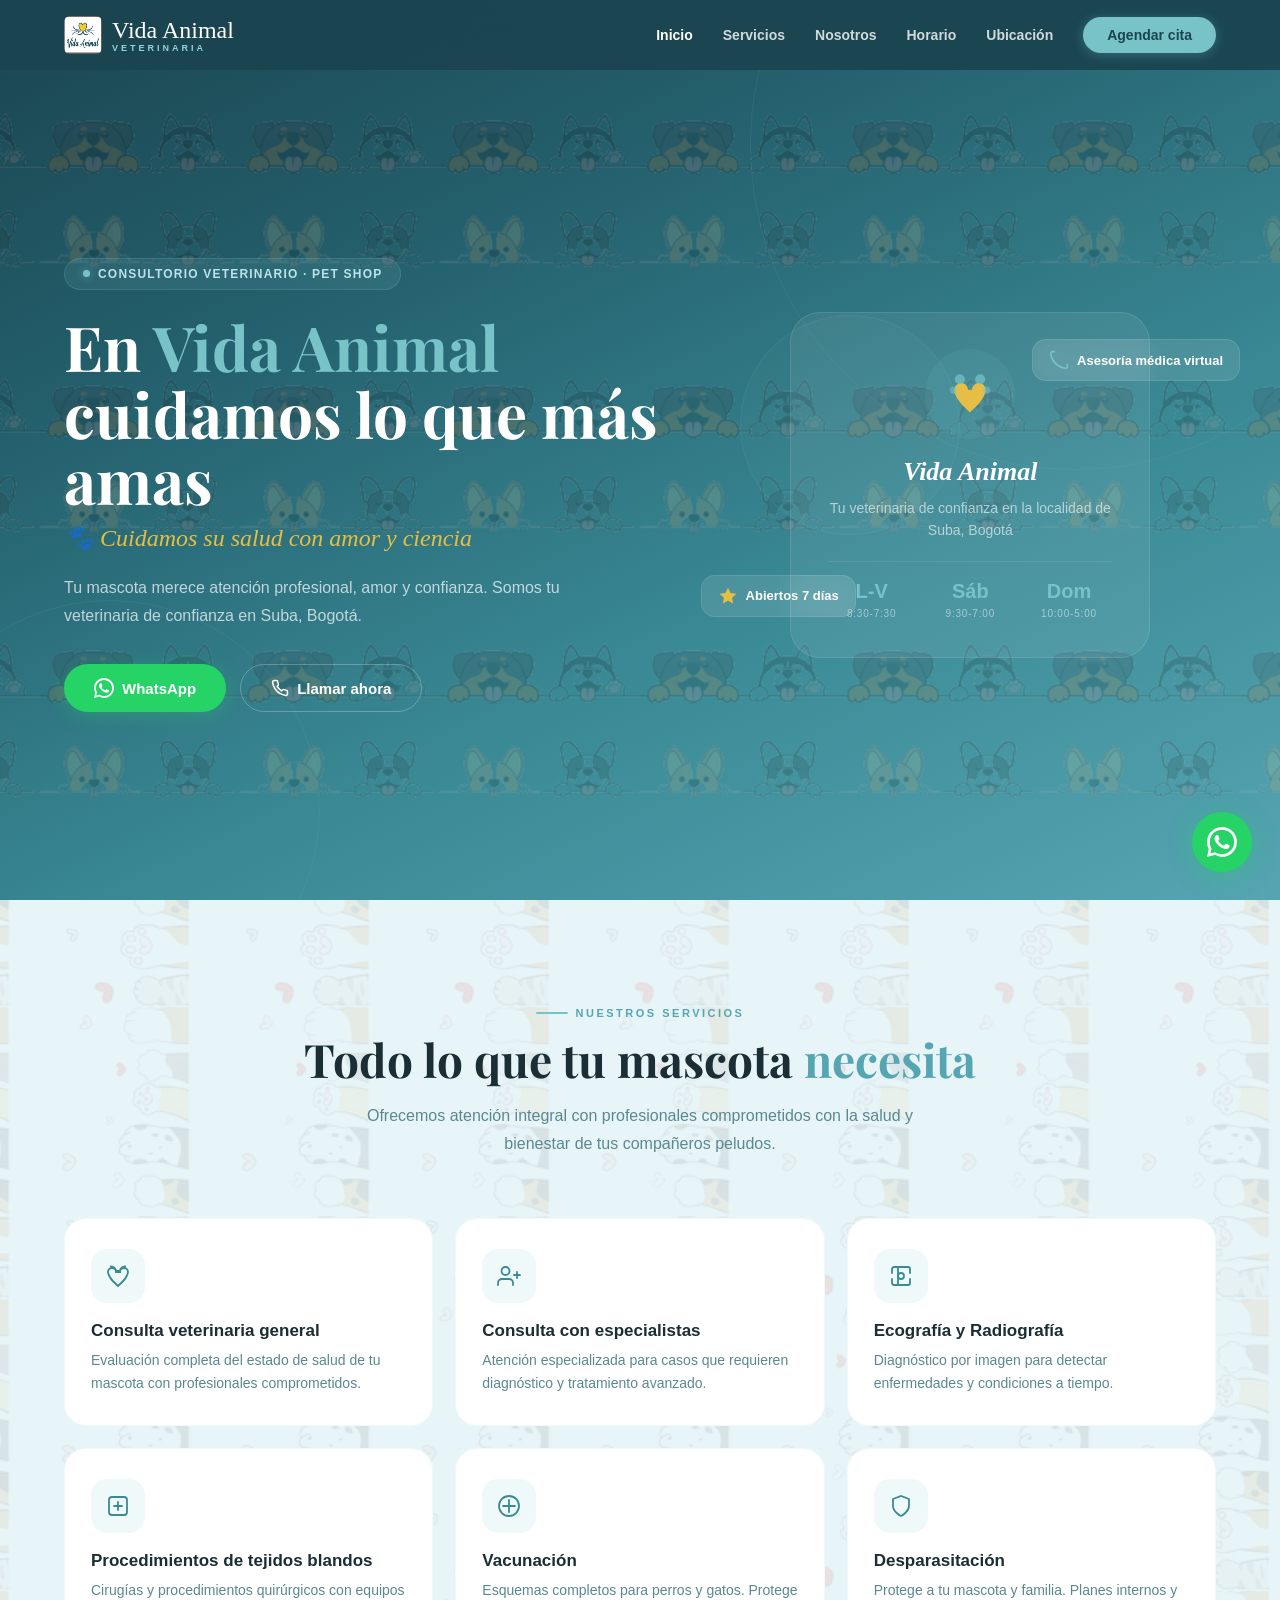
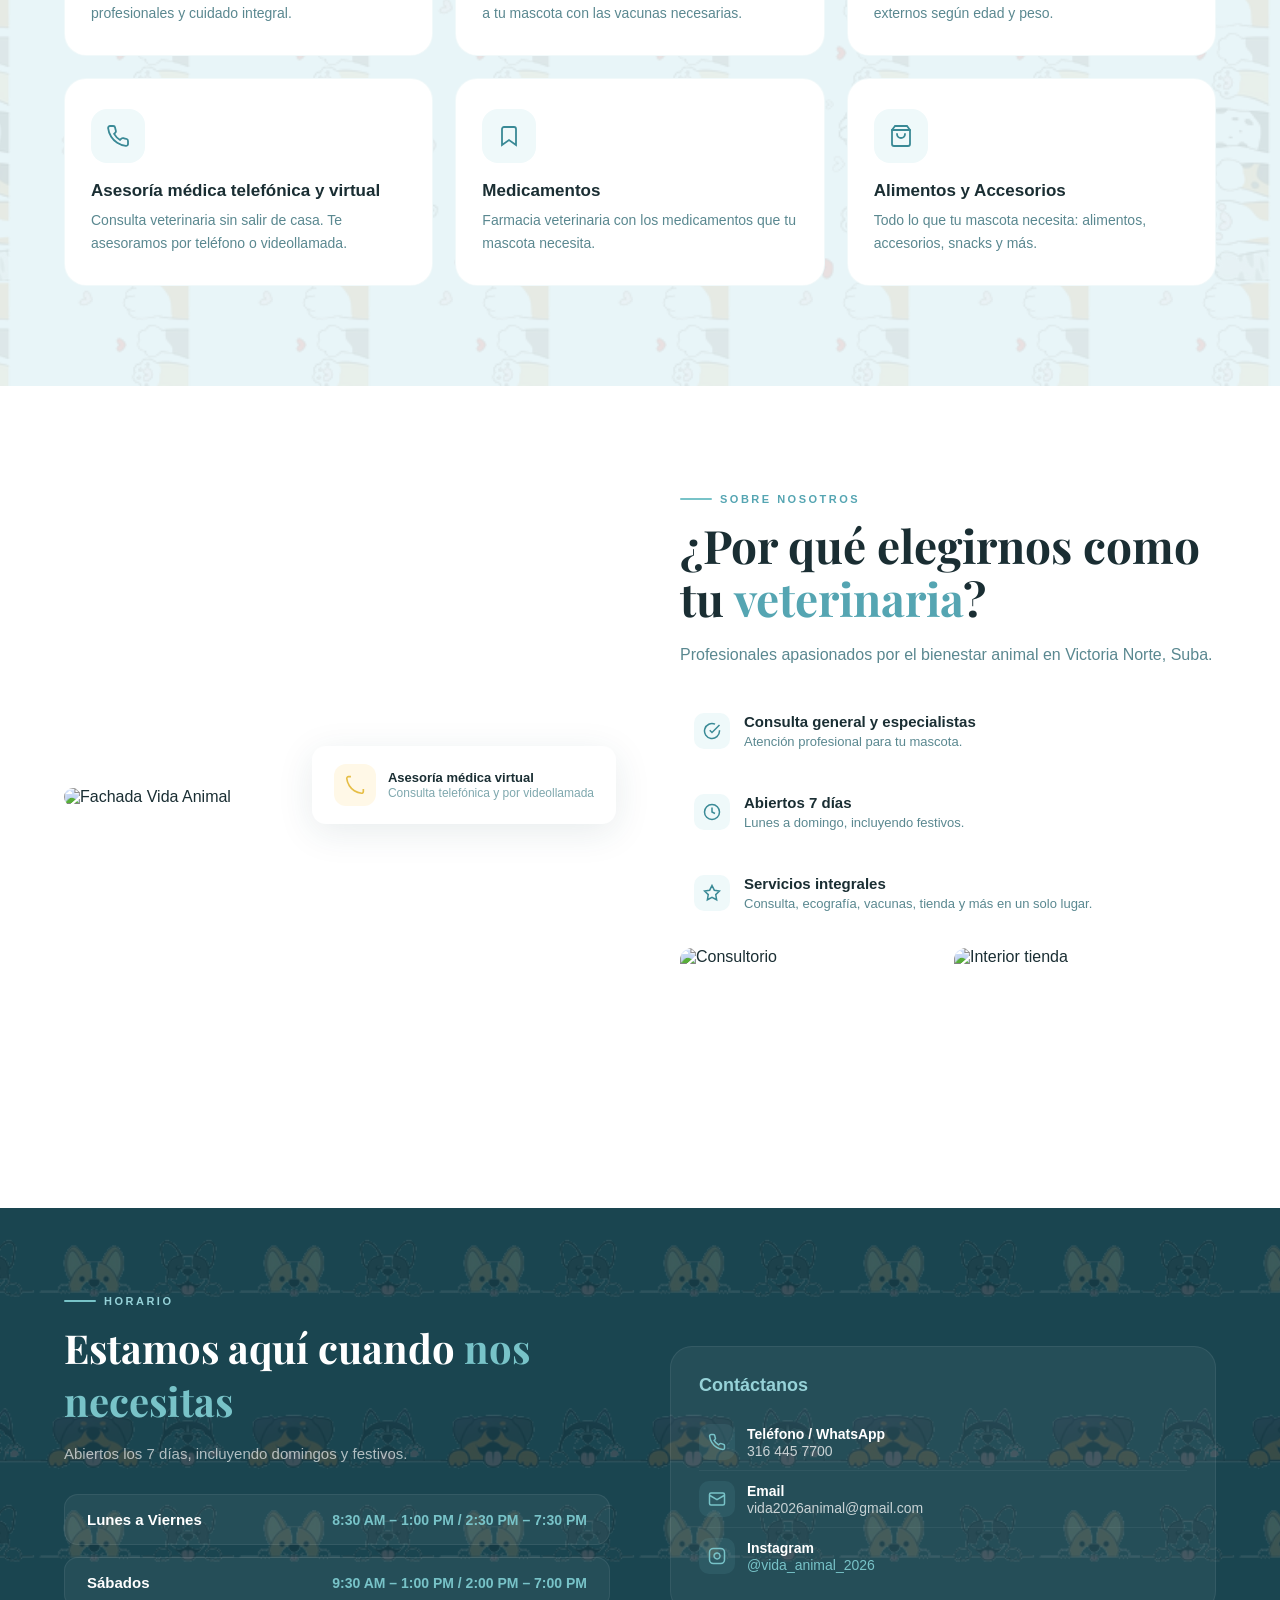
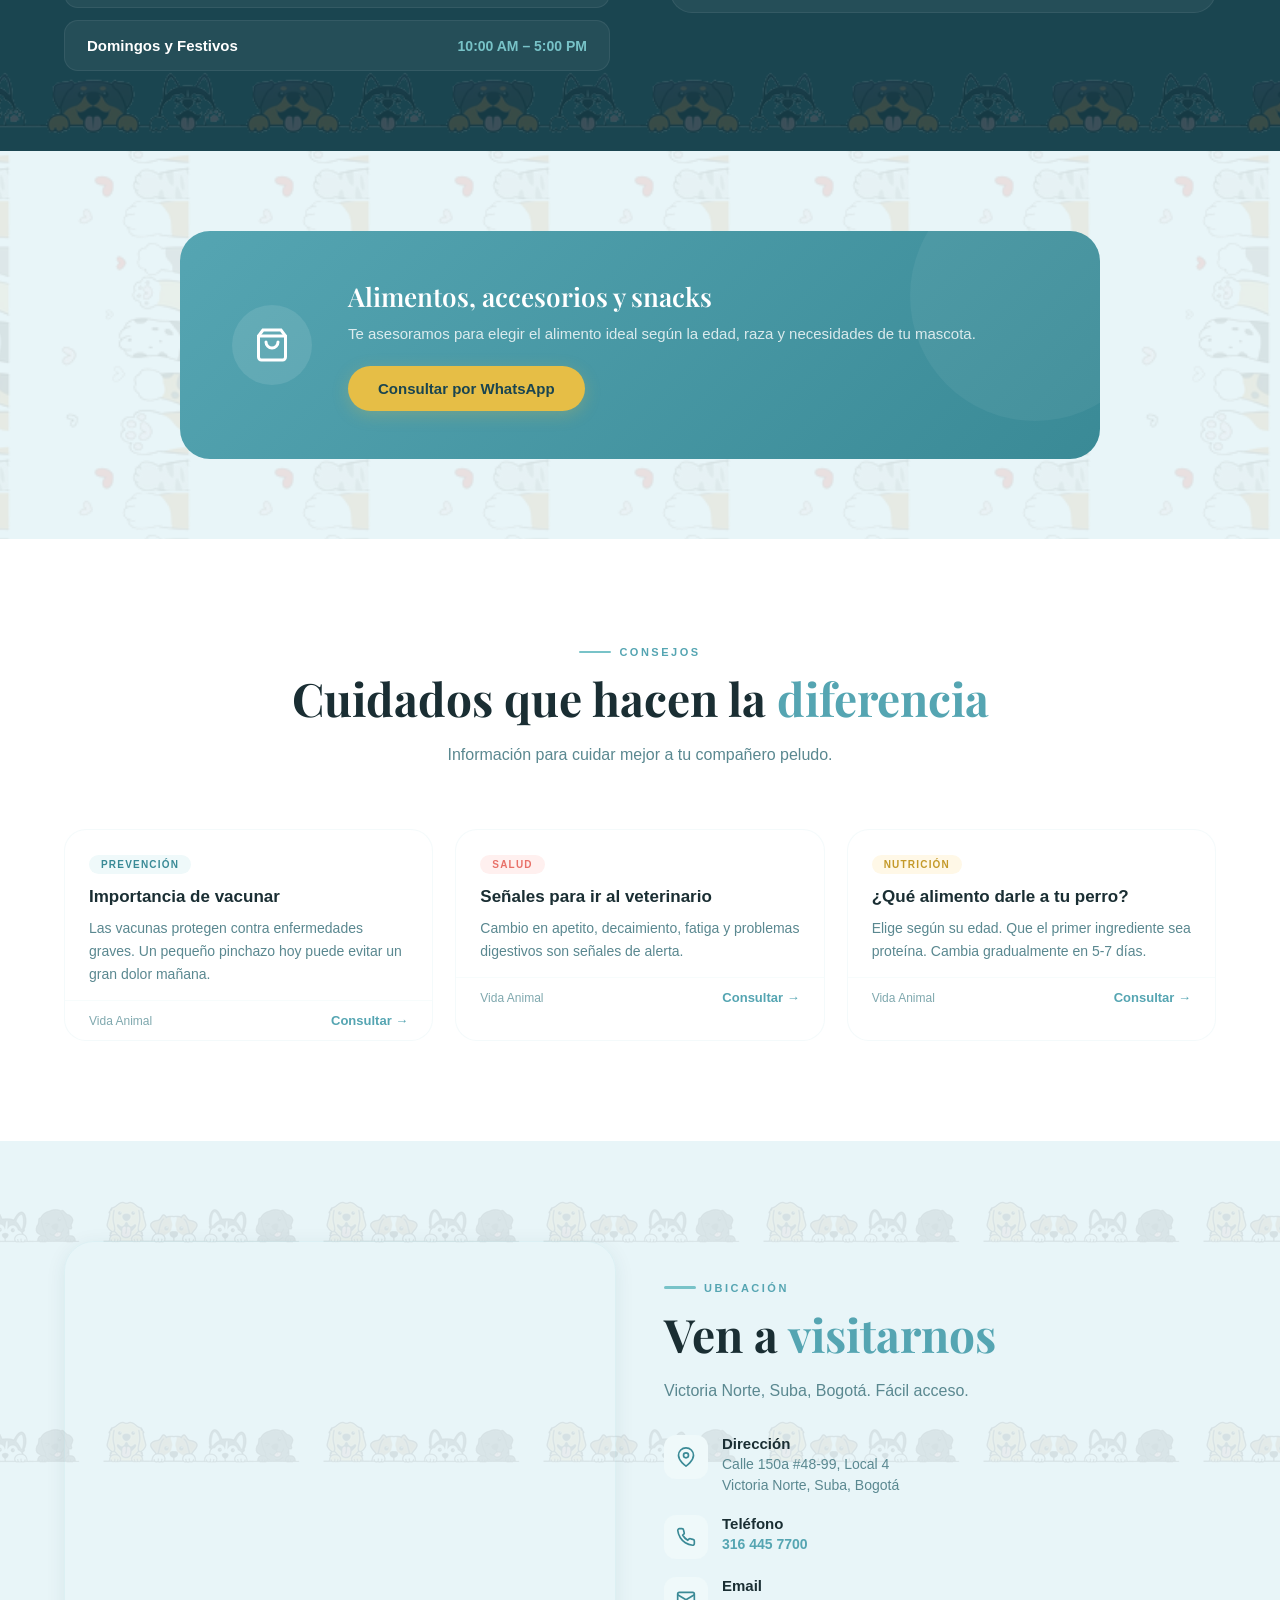
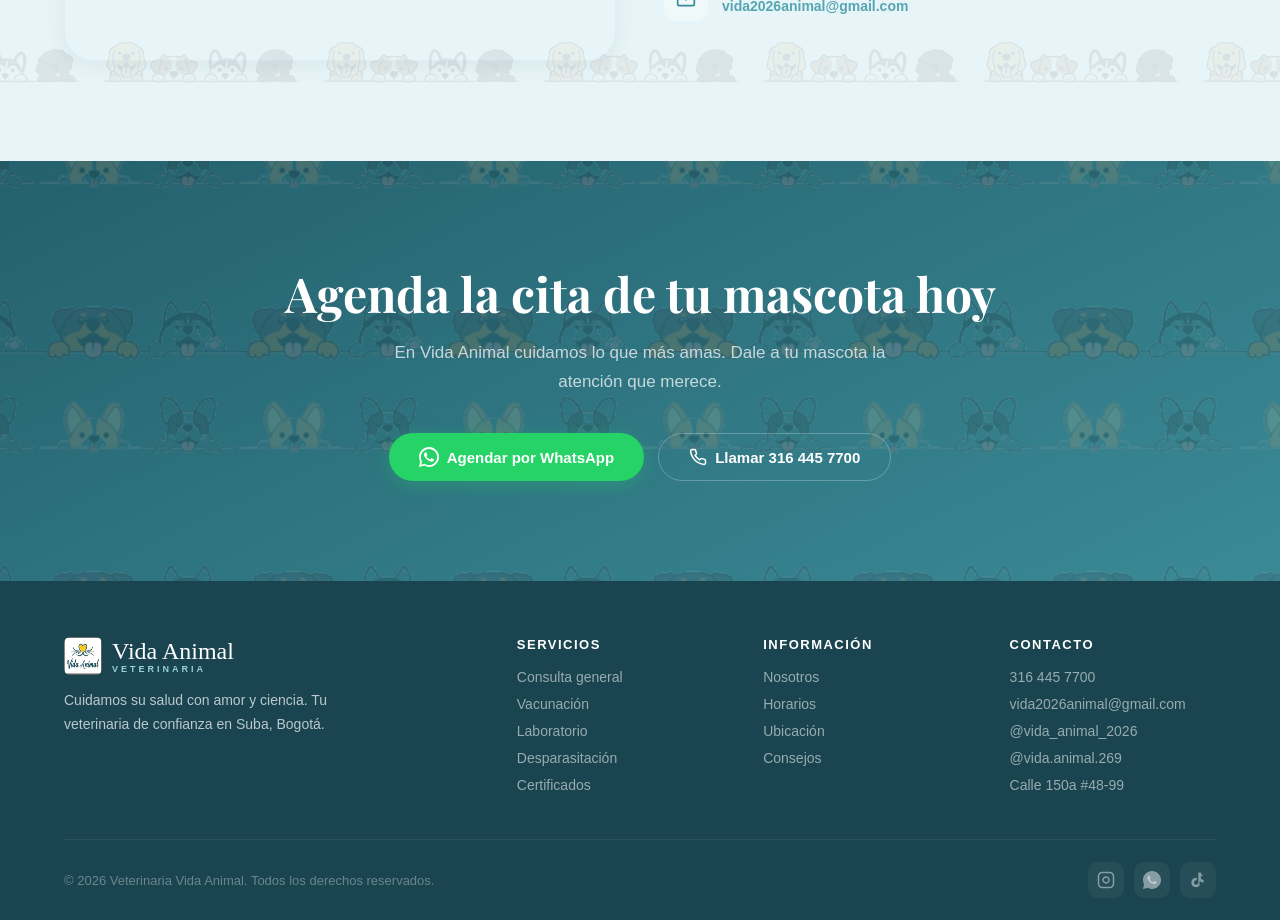
==== commit da43d71f: "Update index.html" ====
--- a/index.html
+++ b/index.html
@@ -10,8 +10,8 @@
   <title>Vida Animal | Veterinaria - Cuidamos su salud con amor y ciencia</title>
 
   <!-- Favicon -->
-  <link rel="icon" type="image/x-icon" href="images/favicon.ico">
-  <link rel="apple-touch-icon" href="images/favicon-180.png">
+  <link rel="icon" type="image/x-icon" href="favicon.ico">
+  <link rel="apple-touch-icon" href="favicon-180.png">
 
   <!-- Google Fonts: Great Vibes (logo), Playfair Display (títulos), Montserrat (cuerpo) -->
   <link rel="preconnect" href="https://fonts.googleapis.com">
@@ -19,7 +19,7 @@
   <link href="https://fonts.googleapis.com/css2?family=Great+Vibes&family=Playfair+Display:ital,wght@0,400;0,600;0,700;1,400&family=Montserrat:wght@300;400;500;600;700;800&display=swap" rel="stylesheet">
 
   <!-- Stylesheet -->
-  <link rel="stylesheet" href="css/styles.css">
+  <link rel="stylesheet" href="styles.css">
 </head>
 <body>
 
@@ -29,7 +29,7 @@
   <nav id="navbar">
     <div class="nav-inner">
       <a href="#" class="nav-logo">
-        <img src="images/logo_vida_animal.jpeg" alt="Vida Animal Logo" width="42" height="42" style="border-radius:6px;">
+        <img src="logo_vida_animal.jpeg" alt="Vida Animal Logo" width="42" height="42" style="border-radius:6px;">
         <div class="nav-logo-text">
           <span class="nav-logo-name">Vida Animal</span>
           <span class="nav-logo-sub">Veterinaria</span>
@@ -196,7 +196,7 @@
   <section class="about" id="nosotros">
     <div class="container about-grid">
       <div class="about-visual reveal">
-        <img src="images/foto-fachada.jpeg" alt="Fachada Vida Animal" style="width:100%;border-radius:16px;object-fit:cover;max-height:320px;">
+        <img src="foto-fachada.jpeg" alt="Fachada Vida Animal" style="width:100%;border-radius:16px;object-fit:cover;max-height:320px;">
         <div class="about-badge">
           <div class="about-badge-icon">
             <svg width="20" height="20" viewBox="0 0 24 24" fill="none" stroke="#E6BE46" stroke-width="2"><path d="M22 16.92v3a2 2 0 01-2.18 2 19.79 19.79 0 01-8.63-3.07 19.5 19.5 0 01-6-6 19.79 19.79 0 01-3.07-8.67A2 2 0 014.11 2h3"/></svg>
@@ -227,8 +227,8 @@
           </div>
         </div>
         <div style="display:grid;grid-template-columns:1fr 1fr;gap:12px;margin-top:20px;">
-          <img src="images/foto-consultorio.jpeg" alt="Consultorio" style="width:100%;height:160px;object-fit:cover;border-radius:12px;">
-          <img src="images/foto-interior.jpeg" alt="Interior tienda" style="width:100%;height:160px;object-fit:cover;border-radius:12px;">
+          <img src="foto-consultorio.jpeg" alt="Consultorio" style="width:100%;height:160px;object-fit:cover;border-radius:12px;">
+          <img src="foto-interior.jpeg" alt="Interior tienda" style="width:100%;height:160px;object-fit:cover;border-radius:12px;">
         </div>
       </div>
     </div>
@@ -408,7 +408,7 @@
       <div class="footer-grid">
         <div class="footer-brand">
           <a href="#" class="nav-logo">
-            <img src="images/logo_vida_animal.jpeg" alt="Vida Animal" width="38" height="38" style="border-radius:6px;">
+            <img src="logo_vida_animal.jpeg" alt="Vida Animal" width="38" height="38" style="border-radius:6px;">
             <div class="nav-logo-text">
               <span class="nav-logo-name">Vida Animal</span>
               <span class="nav-logo-sub">Veterinaria</span>
@@ -472,6 +472,6 @@
 
 
   <!-- JavaScript -->
-  <script src="js/main.js"></script>
+  <script src="main.js"></script>
 </body>
 </html>
--- a/styles.css
+++ b/styles.css
@@ -0,0 +1,1128 @@
+/* ============================================
+   VIDA ANIMAL - VETERINARIA
+   Cuidamos su salud con amor y ciencia
+   Main Stylesheet
+   ============================================ */
+
+/* === VARIABLES === */
+:root {
+  /* Turquoise Blue - Brand Primary (extracted from Instagram) */
+  --turq-900: #1A4550;
+  --turq-800: #24606D;
+  --turq-700: #3A8A96;
+  --turq-600: #55A5B2;
+  --turq-500: #68B4C0;
+  --turq-400: #78C3C8;  /* Main brand color */
+  --turq-300: #96D2D8;
+  --turq-200: #BBE3E8;
+  --turq-100: #DCF2F5;
+  --turq-50:  #EFF9FA;
+
+  /* Gold - Accent (from heart logo) */
+  --gold-600: #C49A2A;
+  --gold-500: #D4A830;
+  --gold-400: #E6BE46;  /* Main gold */
+  --gold-300: #F0D06A;
+  --gold-100: #FFF8E7;
+
+  /* Backgrounds */
+  --bg-pattern: #E8F5F8;
+  --bg-soft:    #F4FAFB;
+  --bg-white:   #FFFFFF;
+
+  /* Text */
+  --text-900: #1A2E33;
+  --text-700: #2D4F56;
+  --text-500: #5A8890;
+  --text-400: #7FA8AE;
+  --text-300: #A4C4C9;
+
+  /* Semantic */
+  --coral:    #E87068;
+  --coral-bg: #FFF0EF;
+  --success:  #25D366;
+
+  /* Shadows */
+  --shadow-sm: 0 1px 4px rgba(26,69,80,.06);
+  --shadow-md: 0 4px 20px rgba(26,69,80,.08);
+  --shadow-lg: 0 8px 36px rgba(26,69,80,.1);
+  --shadow-xl: 0 20px 50px rgba(26,69,80,.12);
+
+  /* Radii */
+  --r:    14px;
+  --r-lg: 22px;
+  --r-xl: 30px;
+}
+
+
+/* === RESET & BASE === */
+*,
+*::before,
+*::after {
+  margin: 0;
+  padding: 0;
+  box-sizing: border-box;
+}
+
+html {
+  scroll-behavior: smooth;
+}
+
+body {
+  font-family: 'Montserrat', sans-serif;
+  color: var(--text-900);
+  background: var(--bg-white);
+  overflow-x: hidden;
+  -webkit-font-smoothing: antialiased;
+  -moz-osx-font-smoothing: grayscale;
+}
+
+a { text-decoration: none; }
+img { max-width: 100%; display: block; }
+ul { list-style: none; }
+
+
+/* === WATERMARK BACKGROUNDS (embedded base64 - no external files needed) === */
+.watermark {
+  position: absolute;
+  top: 0;
+  left: 0;
+  width: 100%;
+  height: 100%;
+  pointer-events: none;
+  z-index: 0;
+}
+
+.wm-light {
+  background: url("[data-uri]") repeat center / 180px auto;
+  opacity: 0.12;
+}
+
+.wm-dark {
+  background: url("[data-uri]") repeat center / 200px auto;
+  opacity: 0.15;
+}
+
+.wm-perritos {
+  background: url("[data-uri]") repeat center / 220px auto;
+  opacity: 0.08;
+}
+
+
+
+/* === ANIMATIONS === */
+@keyframes fadeUp {
+  from { opacity: 0; transform: translateY(28px); }
+  to   { opacity: 1; transform: translateY(0); }
+}
+@keyframes fadeIn {
+  from { opacity: 0; }
+  to   { opacity: 1; }
+}
+@keyframes float {
+  0%, 100% { transform: translateY(0); }
+  50%      { transform: translateY(-10px); }
+}
+@keyframes heartbeat {
+  0%, 100% { transform: scale(1); }
+  15%      { transform: scale(1.12); }
+  30%      { transform: scale(1); }
+  45%      { transform: scale(1.06); }
+  60%      { transform: scale(1); }
+}
+
+.reveal {
+  opacity: 0;
+  transform: translateY(28px);
+  transition: all .7s cubic-bezier(.22,.61,.36,1);
+}
+.reveal.visible {
+  opacity: 1;
+  transform: translateY(0);
+}
+
+
+/* === UTILITY === */
+.container {
+  max-width: 1200px;
+  margin: 0 auto;
+  padding: 0 24px;
+}
+
+
+/* ============================================
+   NAVIGATION
+   ============================================ */
+nav {
+  position: fixed;
+  top: 0; left: 0; right: 0;
+  z-index: 100;
+  background: rgba(26,69,80,.94);
+  backdrop-filter: blur(20px);
+  -webkit-backdrop-filter: blur(20px);
+  transition: all .35s;
+}
+nav.scrolled {
+  background: rgba(26,69,80,.98);
+  box-shadow: var(--shadow-lg);
+}
+
+.nav-inner {
+  display: flex;
+  align-items: center;
+  justify-content: space-between;
+  max-width: 1200px;
+  margin: 0 auto;
+  padding: 0 24px;
+  height: 70px;
+}
+
+/* Logo */
+.nav-logo {
+  display: flex;
+  align-items: center;
+  gap: 10px;
+  text-decoration: none;
+  color: #fff;
+}
+.nav-logo img,
+.nav-logo svg {
+  width: 38px;
+  height: 38px;
+}
+.nav-logo-text {
+  display: flex;
+  flex-direction: column;
+}
+.nav-logo-name {
+  font-family: 'Great Vibes', cursive;
+  font-size: 24px;
+  font-weight: 400;
+  color: #fff;
+  line-height: 1.1;
+  font-style: normal;
+}
+.nav-logo-sub {
+  font-size: 9px;
+  color: var(--turq-300);
+  letter-spacing: 3px;
+  text-transform: uppercase;
+  font-weight: 600;
+}
+
+/* Nav links */
+.nav-links {
+  display: flex;
+  gap: 30px;
+  align-items: center;
+}
+.nav-links a {
+  color: rgba(255,255,255,.8);
+  text-decoration: none;
+  font-size: 14px;
+  font-weight: 600;
+  transition: color .25s;
+  position: relative;
+}
+.nav-links a::after {
+  content: '';
+  position: absolute;
+  bottom: -4px; left: 0;
+  width: 0; height: 2px;
+  background: var(--turq-400);
+  border-radius: 2px;
+  transition: width .3s;
+}
+.nav-links a:hover { color: #fff; }
+.nav-links a:hover::after { width: 100%; }
+
+/* CTA button in nav */
+.nav-cta {
+  background: var(--turq-400) !important;
+  color: var(--turq-900) !important;
+  padding: 10px 24px !important;
+  border-radius: 50px !important;
+  font-weight: 700 !important;
+  transition: all .3s !important;
+  box-shadow: 0 2px 12px rgba(120,195,200,.3);
+}
+.nav-cta:hover {
+  background: var(--turq-300) !important;
+  transform: translateY(-1px);
+  box-shadow: 0 4px 20px rgba(120,195,200,.4);
+}
+.nav-cta::after { display: none !important; }
+
+/* Hamburger */
+.hamburger {
+  display: none;
+  background: none;
+  border: none;
+  cursor: pointer;
+  padding: 8px;
+}
+.hamburger span {
+  display: block;
+  width: 24px; height: 2px;
+  background: #fff;
+  margin: 5px 0;
+  border-radius: 2px;
+  transition: all .3s;
+}
+.hamburger.active span:nth-child(1) { transform: rotate(45deg) translate(5px, 5px); }
+.hamburger.active span:nth-child(2) { opacity: 0; }
+.hamburger.active span:nth-child(3) { transform: rotate(-45deg) translate(5px, -5px); }
+
+/* Mobile menu */
+.mobile-menu {
+  display: none;
+  position: fixed;
+  top: 70px; left: 0; right: 0; bottom: 0;
+  background: rgba(26,69,80,.98);
+  z-index: 99;
+  flex-direction: column;
+  align-items: center;
+  justify-content: center;
+  gap: 28px;
+}
+.mobile-menu.active { display: flex; }
+.mobile-menu a {
+  color: #fff;
+  text-decoration: none;
+  font-size: 20px;
+  font-weight: 600;
+  opacity: 0;
+  animation: fadeUp .5s ease forwards;
+}
+.mobile-menu a:nth-child(1) { animation-delay: .05s; }
+.mobile-menu a:nth-child(2) { animation-delay: .10s; }
+.mobile-menu a:nth-child(3) { animation-delay: .15s; }
+.mobile-menu a:nth-child(4) { animation-delay: .20s; }
+.mobile-menu a:nth-child(5) { animation-delay: .25s; }
+.mobile-menu a:nth-child(6) { animation-delay: .30s; }
+
+
+/* ============================================
+   HERO
+   ============================================ */
+.hero {
+  position: relative;
+  min-height: 100vh;
+  display: flex;
+  align-items: center;
+  background: linear-gradient(155deg, var(--turq-900) 0%, var(--turq-800) 30%, var(--turq-700) 65%, var(--turq-600) 100%);
+  overflow: hidden;
+  padding-top: 70px;
+}
+
+/* Floating circles */
+.hero-circles {
+  position: absolute;
+  inset: 0;
+  pointer-events: none;
+  overflow: hidden;
+}
+.hero-circles div {
+  position: absolute;
+  border-radius: 50%;
+  border: 1px solid rgba(120,195,200,.1);
+}
+.hero-circles .c1 { width: 650px; height: 650px; top: -180px; right: -120px; animation: float 9s ease-in-out infinite; }
+.hero-circles .c2 { width: 420px; height: 420px; bottom: -120px; left: -100px; animation: float 11s ease-in-out infinite 1s; }
+.hero-circles .c3 { width: 220px; height: 220px; top: 35%; right: 25%; background: rgba(120,195,200,.04); animation: float 7s ease-in-out infinite 2s; }
+
+.hero-inner {
+  position: relative;
+  z-index: 2;
+  max-width: 1200px;
+  margin: 0 auto;
+  padding: 60px 24px;
+  display: grid;
+  grid-template-columns: 1.1fr .9fr;
+  gap: 60px;
+  align-items: center;
+}
+
+/* Hero text */
+.hero-text { color: #fff; }
+
+.hero-badge {
+  display: inline-flex;
+  align-items: center;
+  gap: 8px;
+  background: rgba(120,195,200,.12);
+  border: 1px solid rgba(120,195,200,.2);
+  padding: 8px 18px;
+  border-radius: 50px;
+  font-size: 12px;
+  color: var(--turq-200);
+  letter-spacing: 1.2px;
+  text-transform: uppercase;
+  font-weight: 600;
+  margin-bottom: 24px;
+  animation: fadeUp .6s ease both;
+}
+.hero-badge .dot {
+  width: 7px; height: 7px;
+  border-radius: 50%;
+  background: var(--turq-400);
+  box-shadow: 0 0 8px rgba(120,195,200,.6);
+}
+
+h1.hero-title {
+  font-family: 'Playfair Display', serif;
+  font-size: clamp(38px, 5.2vw, 62px);
+  font-weight: 700;
+  line-height: 1.08;
+  margin-bottom: 10px;
+  animation: fadeUp .7s ease both .1s;
+  opacity: 0;
+}
+h1.hero-title span { color: var(--turq-400); }
+
+.hero-slogan {
+  font-family: 'Playfair Display', serif;
+  font-size: clamp(17px, 2.2vw, 24px);
+  font-style: italic;
+  color: var(--gold-400);
+  margin-bottom: 22px;
+  animation: fadeUp .7s ease both .2s;
+  opacity: 0;
+  font-weight: 500;
+}
+
+.hero-desc {
+  font-size: 16px;
+  color: rgba(255,255,255,.7);
+  line-height: 1.75;
+  max-width: 500px;
+  margin-bottom: 34px;
+  animation: fadeUp .7s ease both .3s;
+  opacity: 0;
+}
+
+.hero-buttons {
+  display: flex;
+  gap: 14px;
+  flex-wrap: wrap;
+  animation: fadeUp .7s ease both .4s;
+  opacity: 0;
+}
+
+/* Hero card */
+.hero-visual {
+  display: flex;
+  align-items: center;
+  justify-content: center;
+  position: relative;
+  animation: fadeIn 1s ease both .5s;
+  opacity: 0;
+}
+.hero-card {
+  background: rgba(255,255,255,.07);
+  backdrop-filter: blur(16px);
+  border: 1px solid rgba(255,255,255,.1);
+  border-radius: var(--r-xl);
+  padding: 36px;
+  text-align: center;
+  max-width: 360px;
+  width: 100%;
+}
+.hero-heart {
+  width: 90px; height: 90px;
+  margin: 0 auto 18px;
+  background: rgba(120,195,200,.1);
+  border-radius: 50%;
+  display: flex;
+  align-items: center;
+  justify-content: center;
+  animation: heartbeat 3s ease-in-out infinite;
+}
+.hero-heart svg { width: 48px; height: 48px; }
+.hero-card h3 {
+  font-family: 'Playfair Display', serif;
+  font-size: 26px; color: #fff;
+  margin-bottom: 10px;
+  font-style: italic;
+  font-weight: 600;
+}
+.hero-card p {
+  font-size: 14px;
+  color: rgba(255,255,255,.6);
+  line-height: 1.6;
+  margin-bottom: 20px;
+}
+.hero-stats {
+  display: grid;
+  grid-template-columns: 1fr 1fr 1fr;
+  gap: 10px;
+  border-top: 1px solid rgba(255,255,255,.08);
+  padding-top: 18px;
+}
+.hero-stat { text-align: center; }
+.hero-stat b { display: block; font-size: 20px; font-weight: 800; color: var(--turq-400); }
+.hero-stat small { font-size: 10px; color: rgba(255,255,255,.5); text-transform: uppercase; letter-spacing: .8px; }
+
+/* Floating tags */
+.float-tag {
+  position: absolute;
+  background: rgba(255,255,255,.1);
+  backdrop-filter: blur(12px);
+  border: 1px solid rgba(255,255,255,.1);
+  border-radius: var(--r);
+  padding: 10px 16px;
+  display: flex;
+  align-items: center;
+  gap: 8px;
+  color: #fff;
+  font-size: 13px;
+  font-weight: 600;
+  animation: float 5s ease-in-out infinite;
+}
+.float-tag svg { width: 20px; height: 20px; flex-shrink: 0; }
+.ft1 { top: 8%; right: -24px; animation-delay: .5s; }
+.ft2 { bottom: 12%; left: -24px; animation-delay: 1.5s; }
+
+
+/* ============================================
+   BUTTONS
+   ============================================ */
+.btn {
+  display: inline-flex;
+  align-items: center;
+  gap: 8px;
+  padding: 14px 30px;
+  border-radius: 50px;
+  font-size: 15px;
+  font-weight: 700;
+  text-decoration: none;
+  transition: all .3s ease;
+  border: none;
+  cursor: pointer;
+  font-family: 'Montserrat', sans-serif;
+}
+.btn-wa {
+  background: #25D366;
+  color: #fff;
+  box-shadow: 0 4px 20px rgba(37,211,102,.3);
+}
+.btn-wa:hover {
+  background: #20BD5A;
+  transform: translateY(-2px);
+  box-shadow: 0 8px 30px rgba(37,211,102,.4);
+}
+.btn-outline {
+  background: transparent;
+  color: #fff;
+  border: 1.5px solid rgba(255,255,255,.25);
+}
+.btn-outline:hover {
+  border-color: var(--turq-400);
+  color: var(--turq-300);
+}
+.btn-turq {
+  background: var(--turq-400);
+  color: var(--turq-900);
+  box-shadow: 0 4px 20px rgba(120,195,200,.3);
+}
+.btn-turq:hover {
+  background: var(--turq-300);
+  transform: translateY(-2px);
+}
+.btn-gold {
+  background: var(--gold-400);
+  color: var(--turq-900);
+  box-shadow: 0 4px 16px rgba(230,190,70,.25);
+}
+.btn-gold:hover {
+  background: var(--gold-300);
+  transform: translateY(-2px);
+}
+
+
+/* ============================================
+   SECTION HEADERS
+   ============================================ */
+.s-label {
+  display: inline-flex;
+  align-items: center;
+  gap: 8px;
+  font-size: 11px;
+  text-transform: uppercase;
+  letter-spacing: 2.5px;
+  color: var(--turq-600);
+  font-weight: 700;
+  margin-bottom: 14px;
+}
+.s-label .bar {
+  width: 32px; height: 2.5px;
+  background: var(--turq-400);
+  border-radius: 2px;
+}
+.s-title {
+  font-family: 'Playfair Display', serif;
+  font-size: clamp(30px, 4.2vw, 46px);
+  font-weight: 700;
+  color: var(--text-900);
+  line-height: 1.15;
+  margin-bottom: 16px;
+}
+.s-title span { color: var(--turq-600); }
+.s-desc {
+  font-size: 16px;
+  color: var(--text-500);
+  line-height: 1.75;
+  max-width: 560px;
+}
+
+
+/* ============================================
+   SERVICES
+   ============================================ */
+.services {
+  padding: 100px 0;
+  position: relative;
+  overflow: hidden;
+}
+.services-header {
+  text-align: center;
+  margin-bottom: 60px;
+  position: relative;
+  z-index: 1;
+}
+.services-header .s-desc { margin: 0 auto; }
+
+.services-grid {
+  display: grid;
+  grid-template-columns: repeat(auto-fit, minmax(300px, 1fr));
+  gap: 22px;
+  max-width: 1200px;
+  margin: 0 auto;
+  padding: 0 24px;
+  position: relative;
+  z-index: 1;
+}
+
+.svc {
+  background: var(--bg-white);
+  border-radius: var(--r-lg);
+  padding: 30px 26px;
+  border: 1px solid rgba(120,195,200,.1);
+  transition: all .4s cubic-bezier(.25,.46,.45,.94);
+  position: relative;
+  overflow: hidden;
+}
+.svc::after {
+  content: '';
+  position: absolute;
+  top: 0; left: 0; right: 0;
+  height: 3px;
+  background: linear-gradient(90deg, var(--turq-400), var(--turq-600));
+  transform: scaleX(0);
+  transform-origin: left;
+  transition: transform .4s;
+}
+.svc:hover::after { transform: scaleX(1); }
+.svc:hover {
+  transform: translateY(-6px);
+  box-shadow: var(--shadow-xl);
+  border-color: transparent;
+}
+
+.svc-icon {
+  width: 54px; height: 54px;
+  border-radius: 16px;
+  margin-bottom: 18px;
+  display: flex;
+  align-items: center;
+  justify-content: center;
+  background: var(--turq-50);
+  color: var(--turq-700);
+  transition: all .35s;
+}
+.svc:hover .svc-icon {
+  background: var(--turq-400);
+  color: #fff;
+}
+.svc-icon svg { width: 24px; height: 24px; }
+.svc h3 { font-size: 17px; font-weight: 700; margin-bottom: 8px; }
+.svc p { font-size: 14px; color: var(--text-500); line-height: 1.65; }
+
+
+/* ============================================
+   ABOUT
+   ============================================ */
+.about { padding: 100px 0; background: var(--bg-white); }
+.about-grid {
+  display: grid;
+  grid-template-columns: 1fr 1fr;
+  gap: 80px;
+  align-items: center;
+}
+.about-visual { position: relative; }
+.about-main {
+  background: linear-gradient(140deg, var(--turq-700), var(--turq-600));
+  border-radius: var(--r-xl);
+  padding: 44px;
+  color: #fff;
+  position: relative;
+  overflow: hidden;
+}
+.about-main::before {
+  content: '';
+  position: absolute;
+  top: -50px; right: -50px;
+  width: 200px; height: 200px;
+  border-radius: 50%;
+  background: rgba(255,255,255,.06);
+}
+.about-main::after {
+  content: '';
+  position: absolute;
+  bottom: -30px; left: -30px;
+  width: 140px; height: 140px;
+  border-radius: 50%;
+  background: rgba(255,255,255,.04);
+}
+.about-main svg { width: 56px; height: 56px; margin-bottom: 18px; position: relative; z-index: 1; }
+.about-main h3 {
+  font-family: 'Playfair Display', serif;
+  font-size: 28px;
+  margin-bottom: 12px;
+  position: relative;
+  z-index: 1;
+  font-weight: 600;
+}
+.about-main p { font-size: 15px; line-height: 1.7; opacity: .85; position: relative; z-index: 1; }
+
+.about-badge {
+  position: absolute;
+  bottom: -18px; right: -16px;
+  background: #fff;
+  border-radius: var(--r);
+  padding: 18px 22px;
+  box-shadow: var(--shadow-lg);
+  display: flex;
+  align-items: center;
+  gap: 12px;
+  z-index: 2;
+}
+.about-badge-icon {
+  width: 42px; height: 42px;
+  border-radius: 12px;
+  background: var(--gold-100);
+  display: flex;
+  align-items: center;
+  justify-content: center;
+  flex-shrink: 0;
+}
+.about-badge-text { font-size: 13px; }
+.about-badge-text strong { display: block; color: var(--text-900); font-weight: 700; }
+.about-badge-text span { color: var(--text-400); font-size: 12px; }
+
+.about-features {
+  display: flex;
+  flex-direction: column;
+  gap: 14px;
+  margin-top: 30px;
+}
+.about-feat {
+  display: flex;
+  align-items: flex-start;
+  gap: 14px;
+  padding: 14px;
+  border-radius: var(--r);
+  transition: background .3s;
+}
+.about-feat:hover { background: var(--turq-50); }
+.about-feat-icon {
+  width: 36px; height: 36px;
+  border-radius: 10px;
+  flex-shrink: 0;
+  background: var(--turq-50);
+  display: flex;
+  align-items: center;
+  justify-content: center;
+  color: var(--turq-700);
+}
+.about-feat h4 { font-size: 15px; font-weight: 700; margin-bottom: 2px; }
+.about-feat p { font-size: 13px; color: var(--text-500); line-height: 1.55; }
+
+
+/* ============================================
+   SCHEDULE
+   ============================================ */
+.schedule {
+  padding: 80px 0;
+  background: var(--turq-900);
+  color: #fff;
+  position: relative;
+  overflow: hidden;
+}
+.schedule-inner {
+  position: relative;
+  z-index: 1;
+  display: grid;
+  grid-template-columns: 1fr 1fr;
+  gap: 60px;
+  align-items: center;
+}
+.schedule h2 {
+  font-family: 'Playfair Display', serif;
+  font-size: clamp(28px, 3.8vw, 40px);
+  margin-bottom: 14px;
+  font-weight: 700;
+}
+.schedule h2 span { color: var(--turq-400); }
+.schedule-text > p {
+  font-size: 15px;
+  color: rgba(255,255,255,.65);
+  line-height: 1.7;
+  margin-bottom: 28px;
+}
+
+.sch-cards { display: flex; flex-direction: column; gap: 12px; }
+.sch-card {
+  background: rgba(255,255,255,.05);
+  border: 1px solid rgba(255,255,255,.07);
+  border-radius: var(--r);
+  padding: 16px 22px;
+  display: flex;
+  justify-content: space-between;
+  align-items: center;
+  transition: all .3s;
+}
+.sch-card:hover {
+  background: rgba(120,195,200,.08);
+  border-color: rgba(120,195,200,.15);
+}
+.sch-card .day { font-weight: 700; font-size: 15px; }
+.sch-card .time { color: var(--turq-400); font-size: 14px; font-weight: 600; }
+
+/* Contact box */
+.contact-box {
+  background: rgba(255,255,255,.05);
+  border: 1px solid rgba(255,255,255,.07);
+  border-radius: var(--r-lg);
+  padding: 28px;
+}
+.contact-box h3 { font-size: 18px; font-weight: 700; margin-bottom: 18px; color: var(--turq-300); }
+
+.c-item {
+  display: flex;
+  align-items: center;
+  gap: 12px;
+  padding: 10px 0;
+  border-bottom: 1px solid rgba(255,255,255,.05);
+}
+.c-item:last-child { border-bottom: none; }
+.c-item-icon {
+  width: 36px; height: 36px;
+  border-radius: 10px;
+  flex-shrink: 0;
+  background: rgba(120,195,200,.1);
+  display: flex;
+  align-items: center;
+  justify-content: center;
+}
+.c-item-icon svg { width: 18px; height: 18px; color: var(--turq-400); }
+.c-item-text { font-size: 14px; color: rgba(255,255,255,.75); }
+.c-item-text strong { display: block; color: #fff; font-weight: 600; margin-bottom: 1px; }
+.c-item-text a { color: var(--turq-400); text-decoration: none; }
+.c-item-text a:hover { text-decoration: underline; }
+
+
+/* ============================================
+   PROMO
+   ============================================ */
+.promo { padding: 80px 0; position: relative; overflow: hidden; }
+.promo-card {
+  max-width: 920px;
+  margin: 0 auto;
+  background: linear-gradient(135deg, var(--turq-600), var(--turq-700));
+  border-radius: var(--r-xl);
+  padding: 48px 52px;
+  display: flex;
+  align-items: center;
+  gap: 36px;
+  position: relative;
+  overflow: hidden;
+  color: #fff;
+}
+.promo-card::before {
+  content: '';
+  position: absolute;
+  top: -60px; right: -60px;
+  width: 250px; height: 250px;
+  border-radius: 50%;
+  background: rgba(255,255,255,.05);
+}
+.promo-icon {
+  width: 80px; height: 80px;
+  border-radius: 50%;
+  background: rgba(255,255,255,.1);
+  flex-shrink: 0;
+  display: flex;
+  align-items: center;
+  justify-content: center;
+  position: relative;
+  z-index: 1;
+}
+.promo-icon svg { width: 36px; height: 36px; }
+.promo-body { position: relative; z-index: 1; flex: 1; }
+.promo-body h3 {
+  font-family: 'Playfair Display', serif;
+  font-size: 26px;
+  margin-bottom: 8px;
+  font-weight: 600;
+}
+.promo-body p { font-size: 15px; opacity: .8; margin-bottom: 20px; line-height: 1.6; }
+
+
+/* ============================================
+   TIPS / BLOG
+   ============================================ */
+.tips { padding: 100px 0; background: var(--bg-white); }
+.tips-header { text-align: center; margin-bottom: 60px; }
+.tips-header .s-desc { margin: 0 auto; }
+
+.tips-grid {
+  display: grid;
+  grid-template-columns: repeat(auto-fit, minmax(300px, 1fr));
+  gap: 22px;
+  max-width: 1200px;
+  margin: 0 auto;
+  padding: 0 24px;
+}
+
+.tip {
+  background: #fff;
+  border-radius: var(--r-lg);
+  border: 1px solid rgba(120,195,200,.08);
+  overflow: hidden;
+  transition: all .4s;
+}
+.tip:hover { transform: translateY(-4px); box-shadow: var(--shadow-lg); }
+.tip-head { padding: 24px 24px 14px; }
+.tip-tag {
+  display: inline-block;
+  font-size: 10px;
+  font-weight: 800;
+  text-transform: uppercase;
+  letter-spacing: 1.2px;
+  padding: 4px 12px;
+  border-radius: 20px;
+  margin-bottom: 12px;
+}
+.tip-tag.prev   { background: var(--turq-50); color: var(--turq-700); }
+.tip-tag.health { background: var(--coral-bg); color: var(--coral); }
+.tip-tag.nutri  { background: var(--gold-100); color: var(--gold-600); }
+.tip h3 { font-size: 17px; font-weight: 700; margin-bottom: 8px; line-height: 1.35; }
+.tip p { font-size: 14px; color: var(--text-500); line-height: 1.65; }
+.tip-foot {
+  padding: 12px 24px;
+  border-top: 1px solid rgba(120,195,200,.06);
+  display: flex;
+  align-items: center;
+  justify-content: space-between;
+}
+.tip-foot span { font-size: 12px; color: var(--text-400); }
+.tip-foot a {
+  font-size: 13px;
+  color: var(--turq-600);
+  font-weight: 700;
+  text-decoration: none;
+}
+.tip-foot a:hover { color: var(--turq-700); }
+
+
+/* ============================================
+   LOCATION
+   ============================================ */
+.location { padding: 100px 0; position: relative; overflow: hidden; }
+.loc-grid {
+  display: grid;
+  grid-template-columns: 1fr 1fr;
+  gap: 48px;
+  align-items: stretch;
+  position: relative;
+  z-index: 1;
+}
+.loc-map {
+  border-radius: var(--r-xl);
+  overflow: hidden;
+  min-height: 420px;
+  box-shadow: var(--shadow-md);
+  border: 1px solid rgba(120,195,200,.1);
+}
+.loc-map iframe { width: 100%; height: 100%; border: none; display: block; }
+.loc-info { display: flex; flex-direction: column; justify-content: center; }
+.loc-details { display: flex; flex-direction: column; gap: 18px; margin-top: 30px; }
+.loc-detail { display: flex; align-items: flex-start; gap: 14px; }
+.loc-detail-icon {
+  width: 44px; height: 44px;
+  border-radius: 12px;
+  flex-shrink: 0;
+  background: var(--turq-50);
+  display: flex;
+  align-items: center;
+  justify-content: center;
+  color: var(--turq-700);
+}
+.loc-detail-icon svg { width: 20px; height: 20px; }
+.loc-detail h4 { font-size: 15px; font-weight: 700; margin-bottom: 2px; }
+.loc-detail p { font-size: 14px; color: var(--text-500); line-height: 1.55; }
+.loc-detail a { color: var(--turq-600); text-decoration: none; font-weight: 600; }
+.loc-detail a:hover { text-decoration: underline; }
+
+
+/* ============================================
+   CTA
+   ============================================ */
+.cta {
+  padding: 100px 0;
+  background: linear-gradient(155deg, var(--turq-800), var(--turq-700));
+  text-align: center;
+  color: #fff;
+  position: relative;
+  overflow: hidden;
+}
+.cta-content { position: relative; z-index: 1; }
+.cta h2 {
+  font-family: 'Playfair Display', serif;
+  font-size: clamp(30px, 4.5vw, 48px);
+  margin-bottom: 14px;
+  font-weight: 700;
+}
+.cta p {
+  font-size: 17px;
+  opacity: .72;
+  margin-bottom: 36px;
+  max-width: 520px;
+  margin-left: auto;
+  margin-right: auto;
+  line-height: 1.7;
+}
+.cta-btns { display: flex; gap: 14px; justify-content: center; flex-wrap: wrap; }
+
+
+/* ============================================
+   FOOTER
+   ============================================ */
+footer {
+  background: var(--turq-900);
+  color: rgba(255,255,255,.7);
+  padding: 56px 0 0;
+}
+.footer-grid {
+  display: grid;
+  grid-template-columns: 2fr 1fr 1fr 1fr;
+  gap: 40px;
+  padding-bottom: 36px;
+  border-bottom: 1px solid rgba(255,255,255,.06);
+}
+.footer-brand p { font-size: 14px; line-height: 1.7; max-width: 280px; margin-top: 14px; }
+.footer-col h4 {
+  color: #fff;
+  font-size: 13px;
+  font-weight: 700;
+  margin-bottom: 16px;
+  text-transform: uppercase;
+  letter-spacing: 1.5px;
+}
+.footer-col li { margin-bottom: 9px; }
+.footer-col a {
+  color: rgba(255,255,255,.55);
+  font-size: 14px;
+  transition: color .25s;
+}
+.footer-col a:hover { color: var(--turq-400); }
+
+.footer-bottom {
+  display: flex;
+  justify-content: space-between;
+  align-items: center;
+  padding: 22px 0;
+  font-size: 13px;
+  color: rgba(255,255,255,.35);
+}
+.footer-social { display: flex; gap: 10px; }
+.footer-social a {
+  width: 36px; height: 36px;
+  border-radius: 10px;
+  background: rgba(255,255,255,.05);
+  display: flex;
+  align-items: center;
+  justify-content: center;
+  color: rgba(255,255,255,.45);
+  transition: all .3s;
+}
+.footer-social a:hover { background: var(--turq-600); color: #fff; }
+.footer-social a svg { width: 18px; height: 18px; }
+
+
+/* ============================================
+   WHATSAPP FLOATING BUTTON
+   ============================================ */
+.wa-float {
+  position: fixed;
+  bottom: 28px; right: 28px;
+  z-index: 90;
+  width: 60px; height: 60px;
+  border-radius: 50%;
+  background: #25D366;
+  color: #fff;
+  display: flex;
+  align-items: center;
+  justify-content: center;
+  box-shadow: 0 4px 24px rgba(37,211,102,.4);
+  transition: all .3s;
+}
+.wa-float:hover {
+  transform: scale(1.1);
+  box-shadow: 0 6px 32px rgba(37,211,102,.5);
+}
+.wa-float svg { width: 30px; height: 30px; }
+
+
+/* ============================================
+   RESPONSIVE
+   ============================================ */
+@media (max-width: 968px) {
+  .hero-inner {
+    grid-template-columns: 1fr;
+    text-align: center;
+    gap: 40px;
+  }
+  .hero-desc { margin: 0 auto 34px; }
+  .hero-buttons { justify-content: center; }
+  .hero-visual { order: -1; }
+  .hero-card { max-width: 340px; }
+  .float-tag { display: none; }
+  .about-grid { grid-template-columns: 1fr; gap: 40px; }
+  .about-visual { order: 2; }
+  .schedule-inner { grid-template-columns: 1fr; gap: 40px; }
+  .loc-grid { grid-template-columns: 1fr; }
+  .footer-grid { grid-template-columns: 1fr 1fr; }
+  .promo-card {
+    flex-direction: column;
+    text-align: center;
+    padding: 36px 24px;
+  }
+}
+
+@media (max-width: 640px) {
+  .nav-links { display: none; }
+  .hamburger { display: block; }
+  .services-grid,
+  .tips-grid { grid-template-columns: 1fr; }
+  .footer-grid { grid-template-columns: 1fr; gap: 24px; }
+  .footer-bottom {
+    flex-direction: column;
+    gap: 12px;
+    text-align: center;
+  }
+  .hero-card { padding: 24px; }
+}
+
+
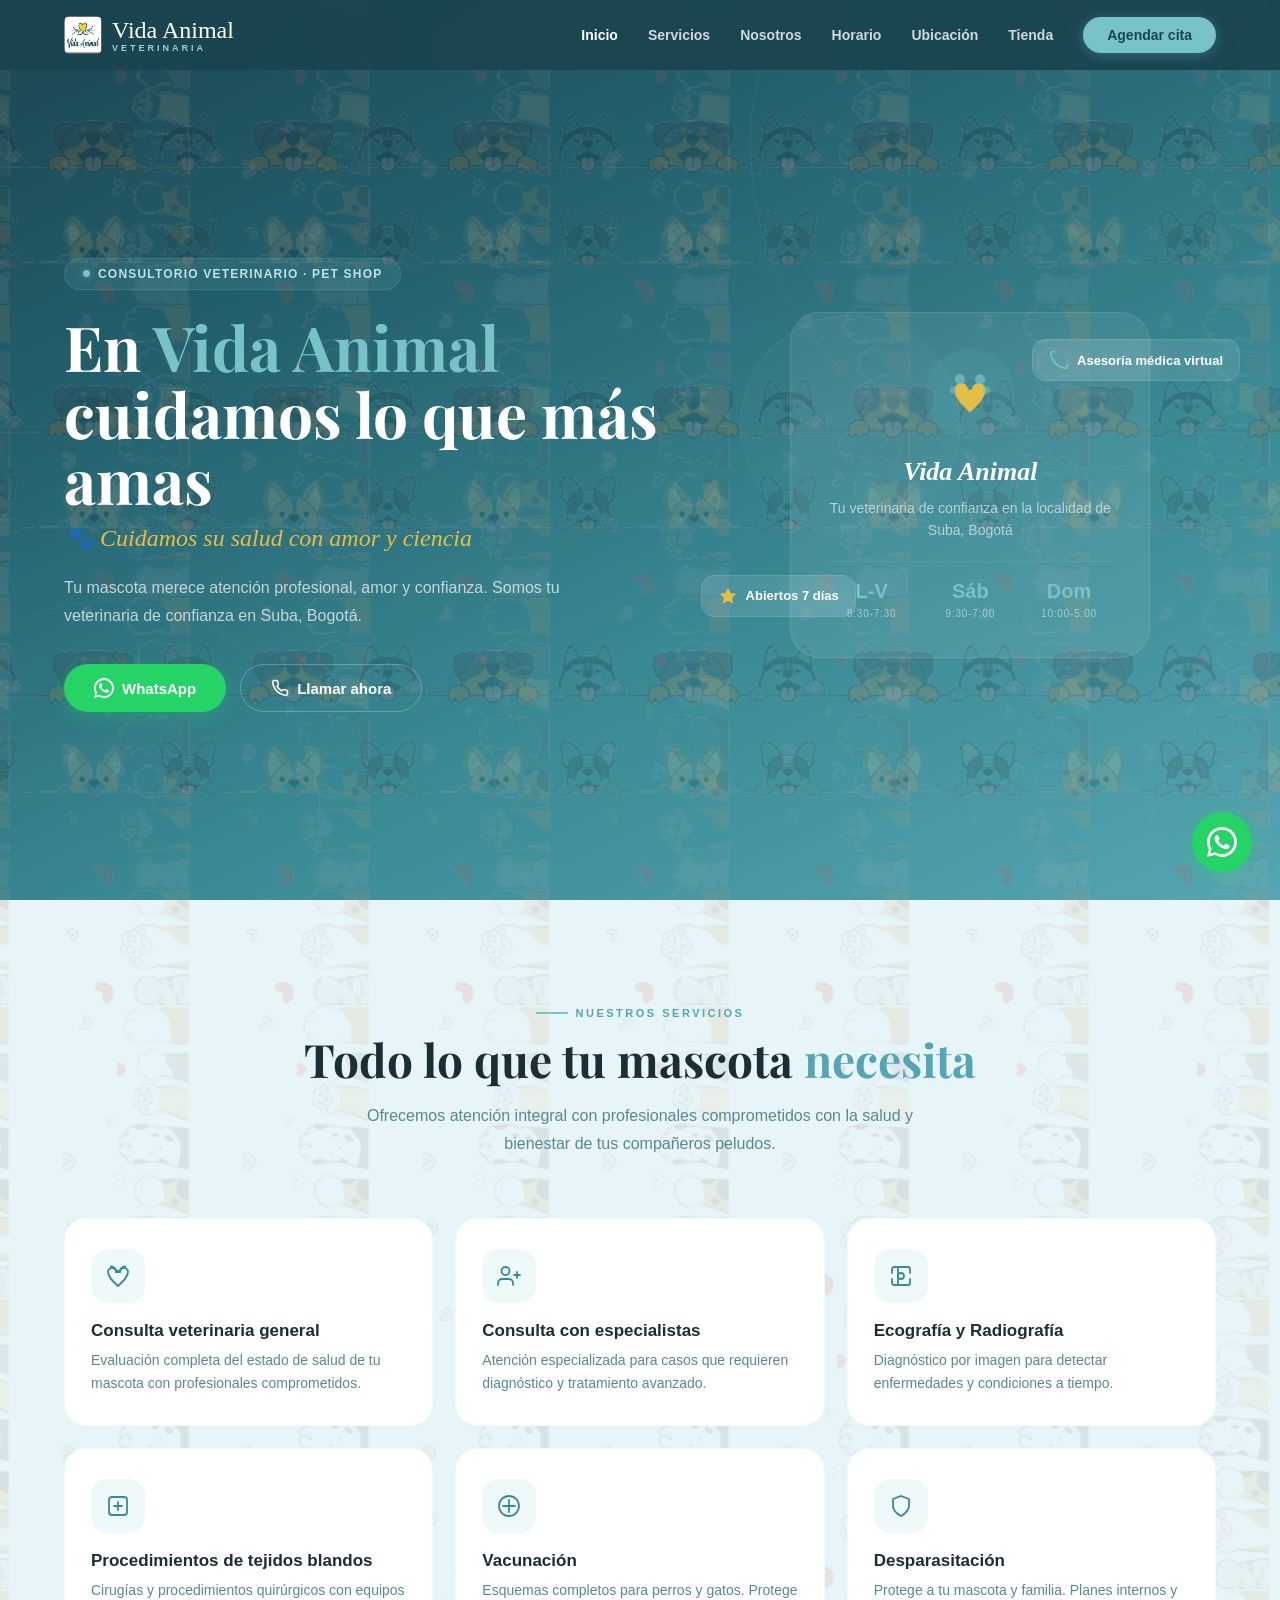
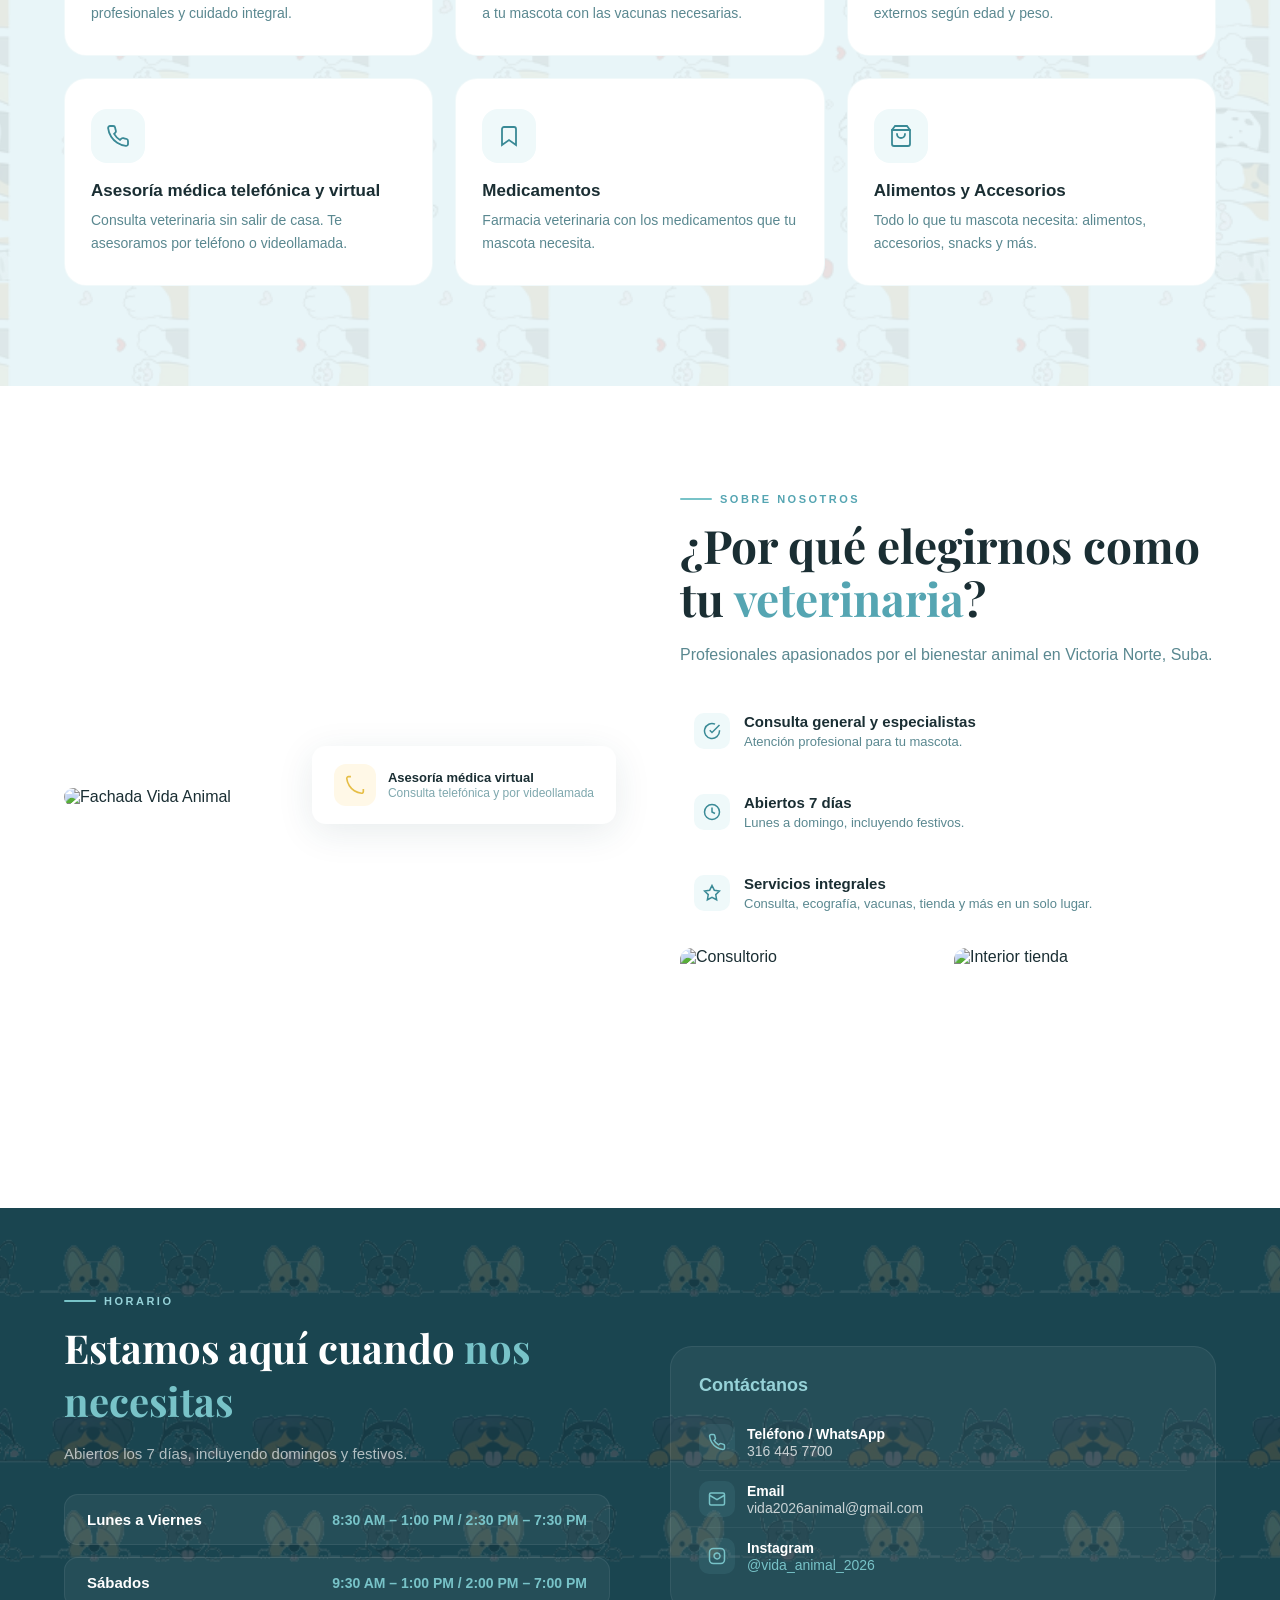
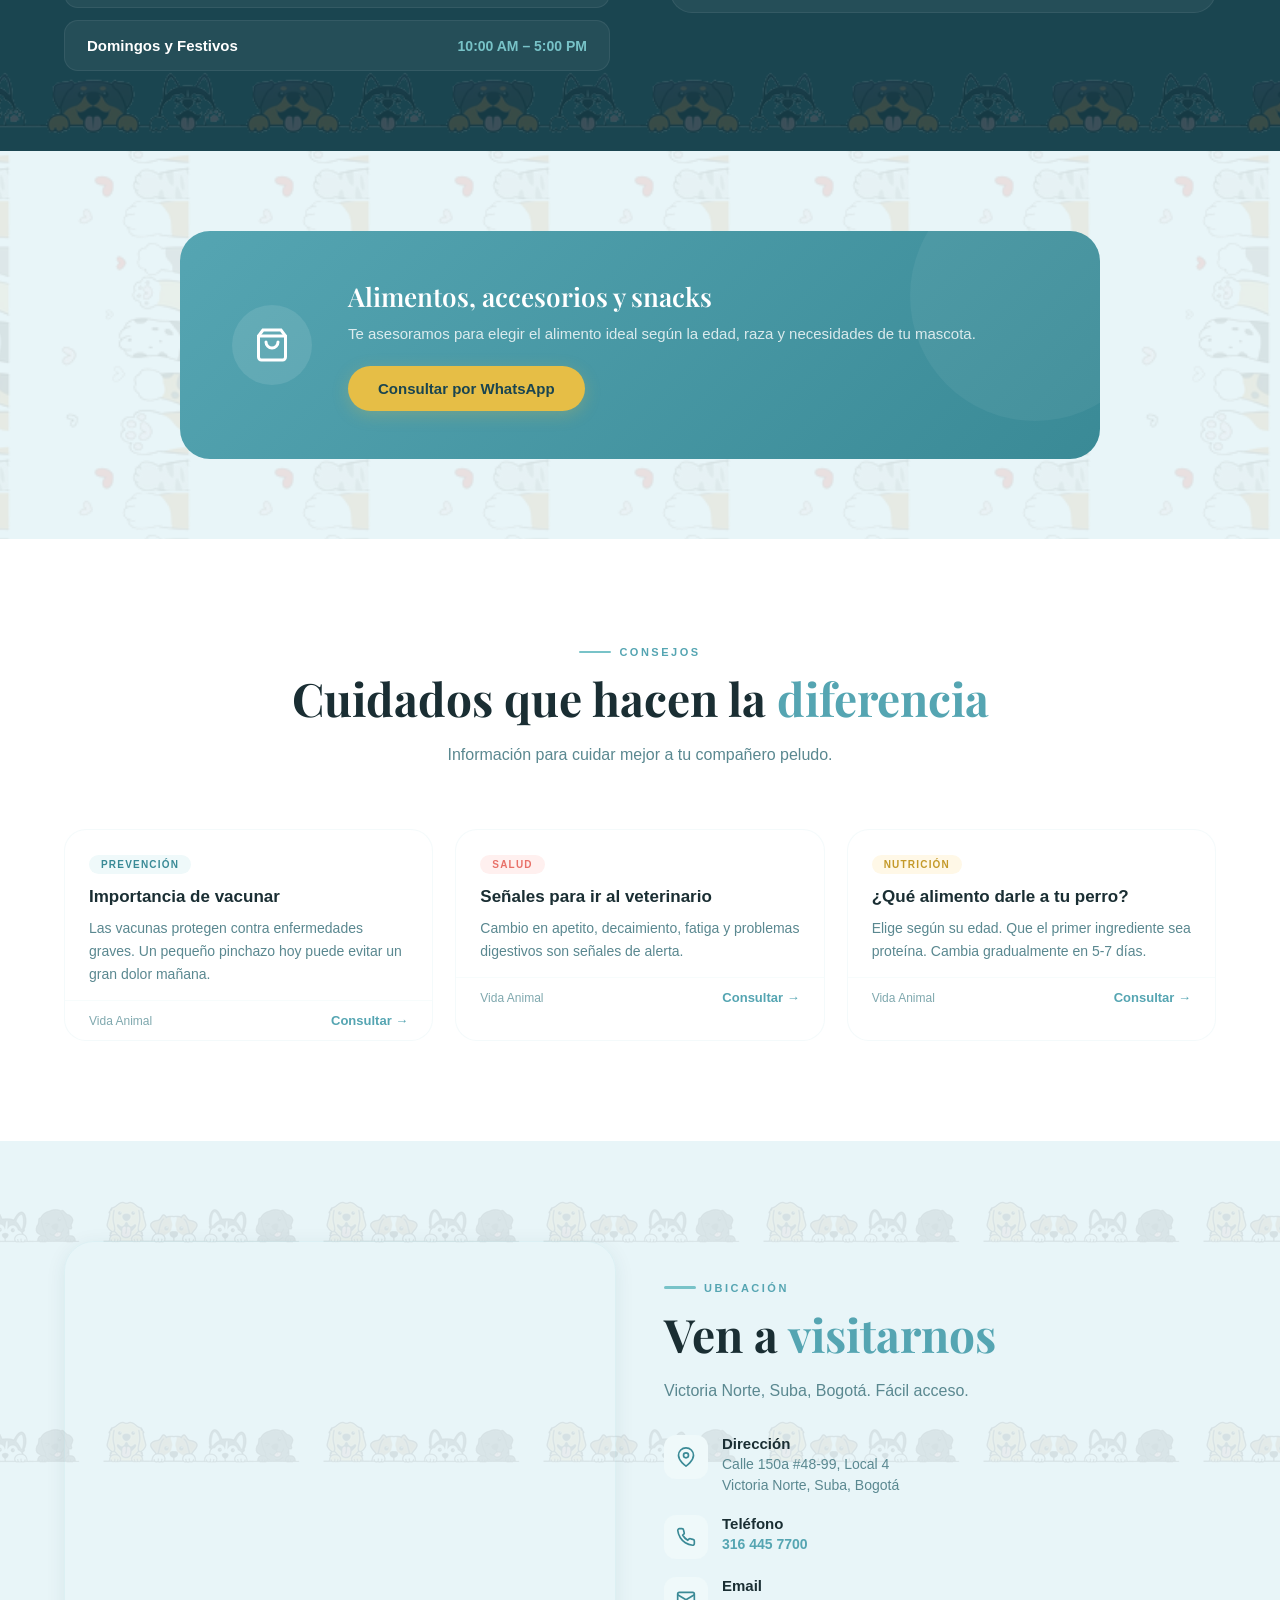
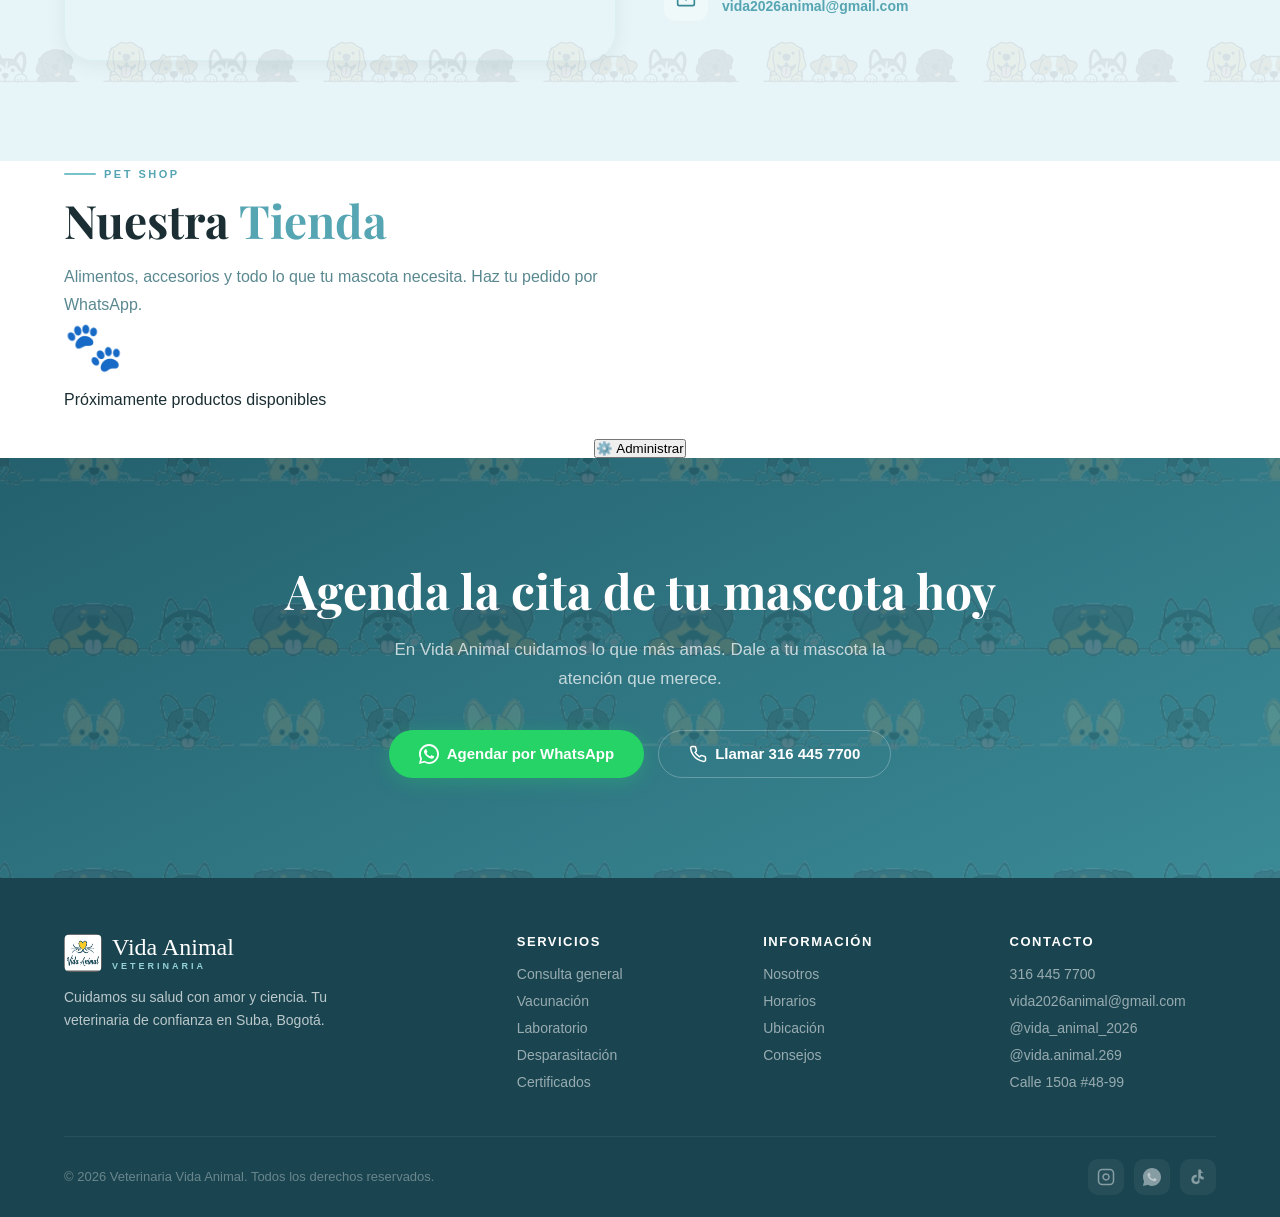
==== commit af7c307e: "Update index.html" ====
--- a/index.html
+++ b/index.html
@@ -41,6 +41,7 @@
         <li><a href="#nosotros">Nosotros</a></li>
         <li><a href="#horario">Horario</a></li>
         <li><a href="#ubicacion">Ubicación</a></li>
+        <li><a href="#tienda">Tienda</a></li>
         <li><a href="https://wa.me/573164457700" class="nav-cta" target="_blank" rel="noopener">Agendar cita</a></li>
       </ul>
       <button class="hamburger" onclick="toggleMenu()" aria-label="Abrir menú">
@@ -56,6 +57,7 @@
     <a href="#nosotros">Nosotros</a>
     <a href="#horario">Horario</a>
     <a href="#ubicacion">Ubicación</a>
+    <a href="#tienda">Tienda</a>
     <a href="https://wa.me/573164457700" target="_blank" rel="noopener"
        style="background:var(--turq-400);color:var(--turq-900);padding:12px 32px;border-radius:50px;font-weight:700;">
       Agendar cita
@@ -379,6 +381,133 @@
 
 
   <!-- ================================
+       TIENDA
+       ================================ -->
+  <section class="tienda" id="tienda">
+    <div class="watermark wm-light"></div>
+    <div class="container">
+      <div class="tienda-header">
+        <div class="s-label"><span class="bar"></span> Pet Shop</div>
+        <h2 class="s-title">Nuestra <span>Tienda</span></h2>
+        <p class="s-desc">Alimentos, accesorios y todo lo que tu mascota necesita. Haz tu pedido por WhatsApp.</p>
+      </div>
+
+      <!-- Category filters -->
+      <div class="tienda-cats" id="tiendaCats"></div>
+
+      <!-- Products grid -->
+      <div class="tienda-grid" id="tiendaGrid">
+        <div class="tienda-empty">
+          <div style="font-size:48px;margin-bottom:16px;">🐾</div>
+          <p>Próximamente productos disponibles</p>
+        </div>
+      </div>
+
+      <!-- Admin button (small, discreet) -->
+      <div style="text-align:center;margin-top:30px;">
+        <button onclick="showAdminLogin()" class="btn-admin-toggle">⚙️ Administrar</button>
+      </div>
+    </div>
+  </section>
+
+  <!-- Cart floating button -->
+  <div class="cart-float" id="cartFloat" onclick="toggleCart()" style="display:none;">
+    🛒 <span id="cartCount">0</span>
+  </div>
+
+  <!-- Cart Sidebar -->
+  <div class="cart-overlay" id="cartOverlay" style="display:none;">
+    <div class="cart-bg" onclick="toggleCart()"></div>
+    <div class="cart-panel">
+      <div class="cart-header">
+        <h3>🛒 Tu Pedido</h3>
+        <button onclick="toggleCart()" class="cart-close">✕</button>
+      </div>
+      <div class="cart-items" id="cartItems"></div>
+      <div class="cart-footer" id="cartFooter" style="display:none;">
+        <div class="cart-total">
+          <span>Total</span>
+          <span id="cartTotal">$0</span>
+        </div>
+        <button onclick="sendWhatsApp()" class="btn btn-wa" style="width:100%;justify-content:center;">
+          <svg width="20" height="20" viewBox="0 0 24 24" fill="currentColor"><path d="M17.472 14.382c-.297-.149-1.758-.867-2.03-.967-.273-.099-.471-.148-.67.15-.197.297-.767.966-.94 1.164-.173.199-.347.223-.644.075-.297-.15-1.255-.463-2.39-1.475-.883-.788-1.48-1.761-1.653-2.059-.173-.297-.018-.458.13-.606.134-.133.298-.347.446-.52.149-.174.198-.298.298-.497.099-.198.05-.371-.025-.52-.075-.149-.669-1.612-.916-2.207-.242-.579-.487-.5-.669-.51l-.57-.01c-.198 0-.52.074-.792.372-.272.297-1.04 1.016-1.04 2.479 0 1.462 1.065 2.875 1.213 3.074.149.198 2.096 3.2 5.077 4.487.709.306 1.262.489 1.694.625.712.227 1.36.195 1.871.118.571-.085 1.758-.719 2.006-1.413.248-.694.248-1.289.173-1.413-.074-.124-.272-.198-.57-.347z"/><path d="M12 0C5.373 0 0 5.373 0 12c0 2.025.505 3.938 1.395 5.613L0 24l6.578-1.727A11.94 11.94 0 0012 24c6.627 0 12-5.373 12-12S18.627 0 12 0z"/></svg>
+          Enviar pedido por WhatsApp
+        </button>
+      </div>
+    </div>
+  </div>
+
+  <!-- Admin Login Modal -->
+  <div class="modal-overlay" id="adminLoginModal" style="display:none;">
+    <div class="modal-box">
+      <div style="font-size:40px;margin-bottom:12px;">🔐</div>
+      <h3>Panel de Administración</h3>
+      <p style="color:var(--text-400);font-size:14px;margin-bottom:20px;">Ingresa la contraseña</p>
+      <input type="password" id="adminPw" placeholder="Contraseña" class="modal-input" onkeydown="if(event.key==='Enter')adminLogin()">
+      <p id="adminError" style="color:#E87068;font-size:13px;display:none;margin-bottom:10px;">Contraseña incorrecta</p>
+      <div style="display:flex;gap:10px;">
+        <button onclick="closeAdminLogin()" class="btn btn-outline" style="flex:1;color:var(--text-500);border-color:rgba(120,195,200,.2);">Cancelar</button>
+        <button onclick="adminLogin()" class="btn btn-turq" style="flex:1;">Entrar</button>
+      </div>
+    </div>
+  </div>
+
+  <!-- Admin Panel Modal -->
+  <div class="modal-overlay" id="adminPanel" style="display:none;">
+    <div class="admin-panel">
+      <div class="admin-header">
+        <h3>⚙️ Administrar Productos</h3>
+        <div>
+          <button onclick="saveAllProducts()" class="btn btn-wa" style="padding:8px 20px;font-size:13px;">💾 Guardar</button>
+          <button onclick="closeAdmin()" style="background:rgba(255,255,255,.15);color:#fff;border:none;border-radius:50px;padding:8px 16px;font-size:13px;cursor:pointer;margin-left:8px;">✕</button>
+        </div>
+      </div>
+      <div class="admin-body">
+        <!-- Add product form -->
+        <div class="admin-form">
+          <h4 id="formTitle">➕ Nuevo Producto</h4>
+          <div class="admin-form-grid">
+            <div>
+              <label>Nombre *</label>
+              <input id="pName" placeholder="Ej: Dog Chow Adulto 2kg" class="modal-input">
+            </div>
+            <div>
+              <label>Precio (COP) *</label>
+              <input id="pPrice" type="number" placeholder="35000" class="modal-input">
+            </div>
+            <div>
+              <label>Categoría</label>
+              <select id="pCategory" class="modal-input">
+                <option>Alimentos</option>
+                <option>Accesorios</option>
+                <option>Medicamentos</option>
+                <option>Snacks y Premios</option>
+                <option>Higiene y Cuidado</option>
+              </select>
+            </div>
+            <div>
+              <label>URL de imagen</label>
+              <input id="pImage" placeholder="https://..." class="modal-input">
+            </div>
+            <div style="grid-column:1/-1;">
+              <label>Descripción</label>
+              <input id="pDesc" placeholder="Descripción corta" class="modal-input">
+            </div>
+          </div>
+          <div style="margin-top:14px;display:flex;gap:10px;">
+            <button onclick="addProduct()" id="btnAddProduct" class="btn btn-turq" style="padding:10px 28px;font-size:14px;">Agregar</button>
+            <button onclick="cancelEdit()" id="btnCancelEdit" class="btn btn-outline" style="display:none;padding:10px 20px;font-size:14px;color:var(--text-500);border-color:rgba(120,195,200,.2);">Cancelar</button>
+          </div>
+        </div>
+        <!-- Product list -->
+        <h4 style="margin-top:24px;">Productos <span id="productCount">(0)</span></h4>
+        <div id="adminProductList" class="admin-list"></div>
+      </div>
+    </div>
+  </div>
+
+
+  <!-- ================================
        CTA
        ================================ -->
   <section class="cta">
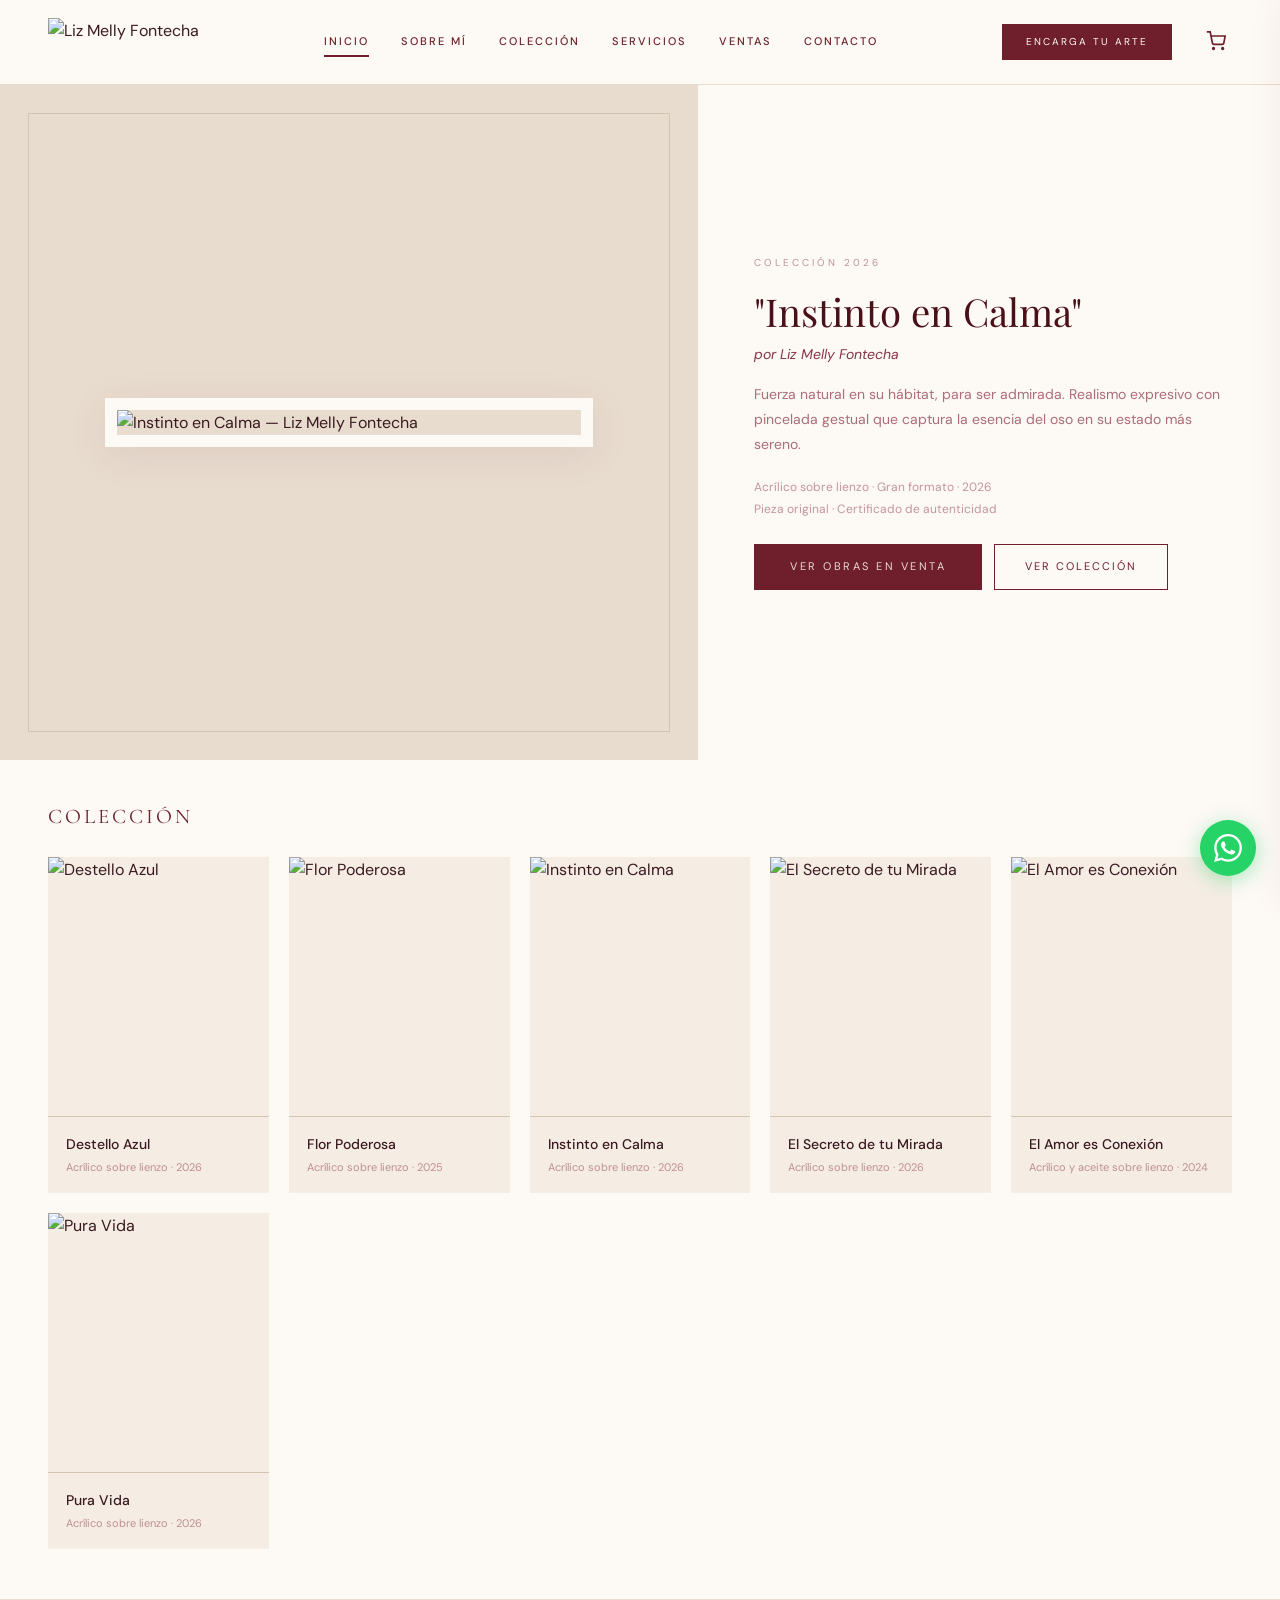
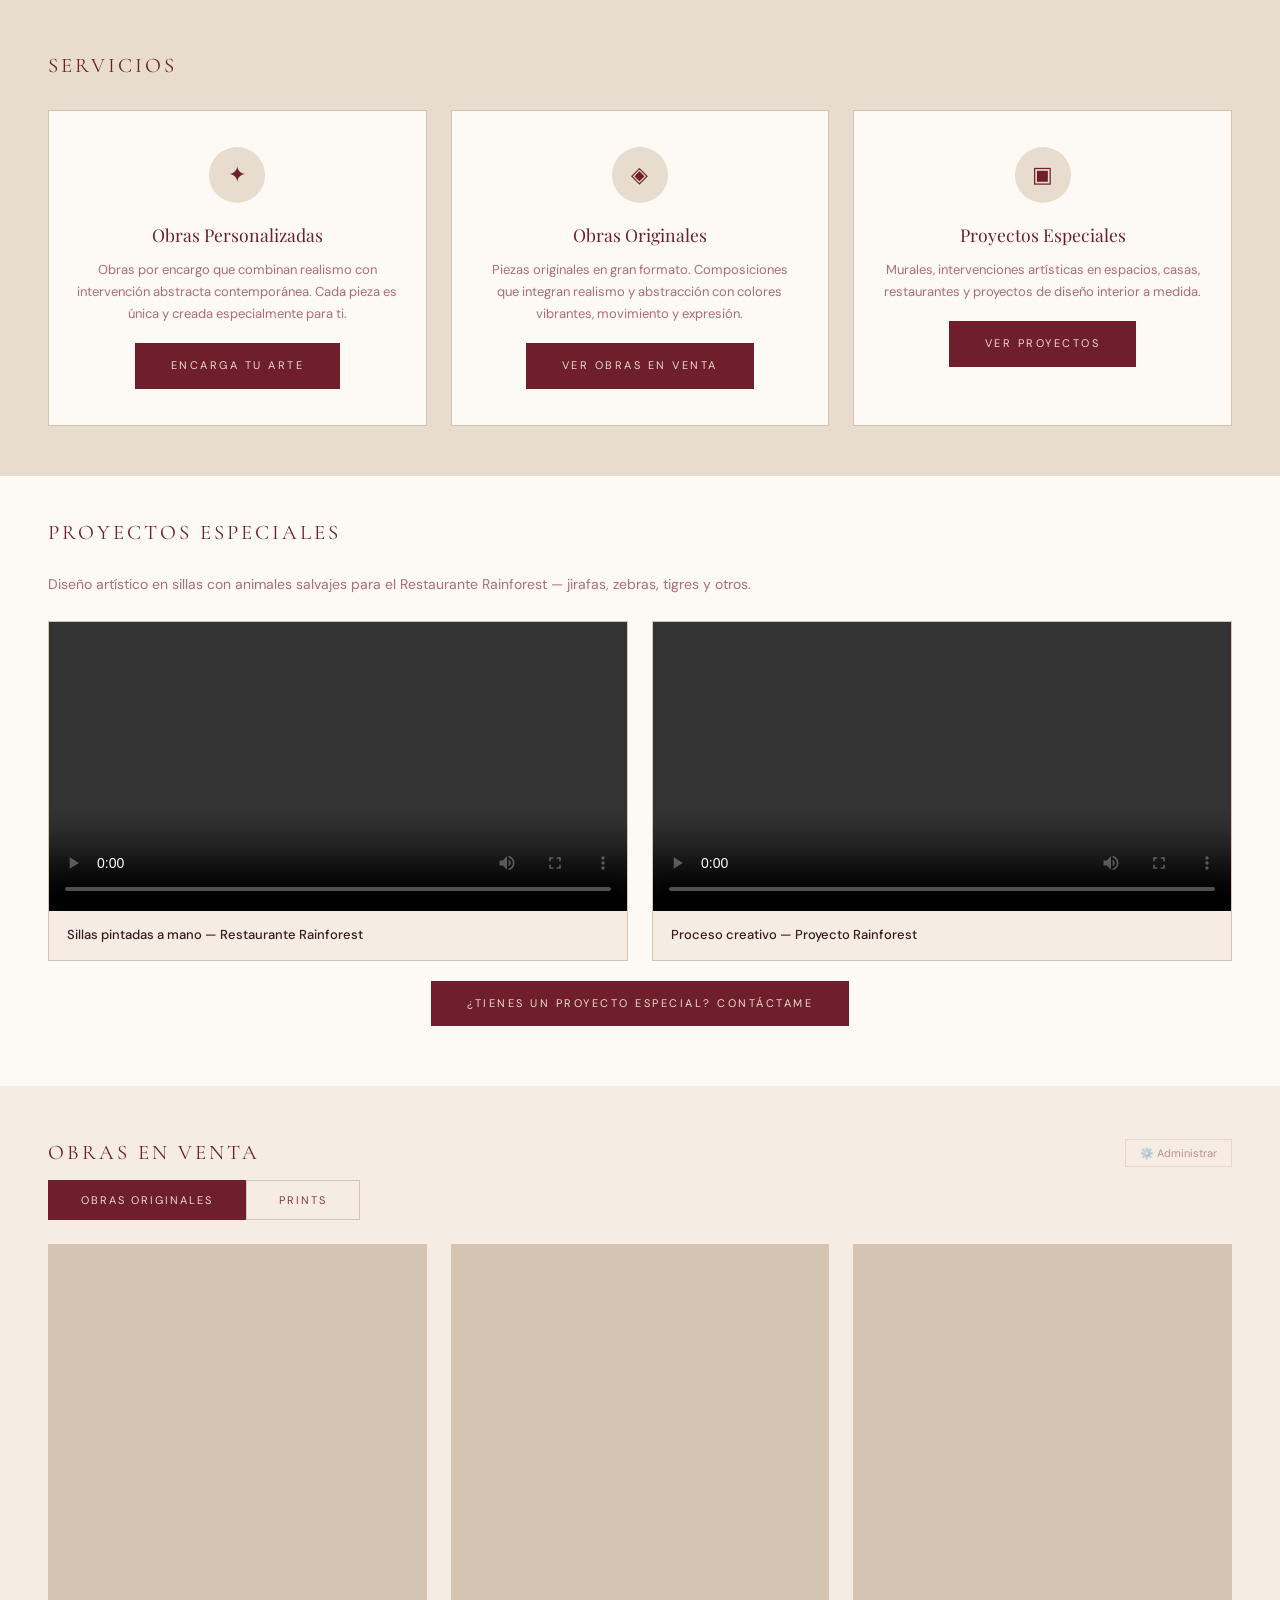
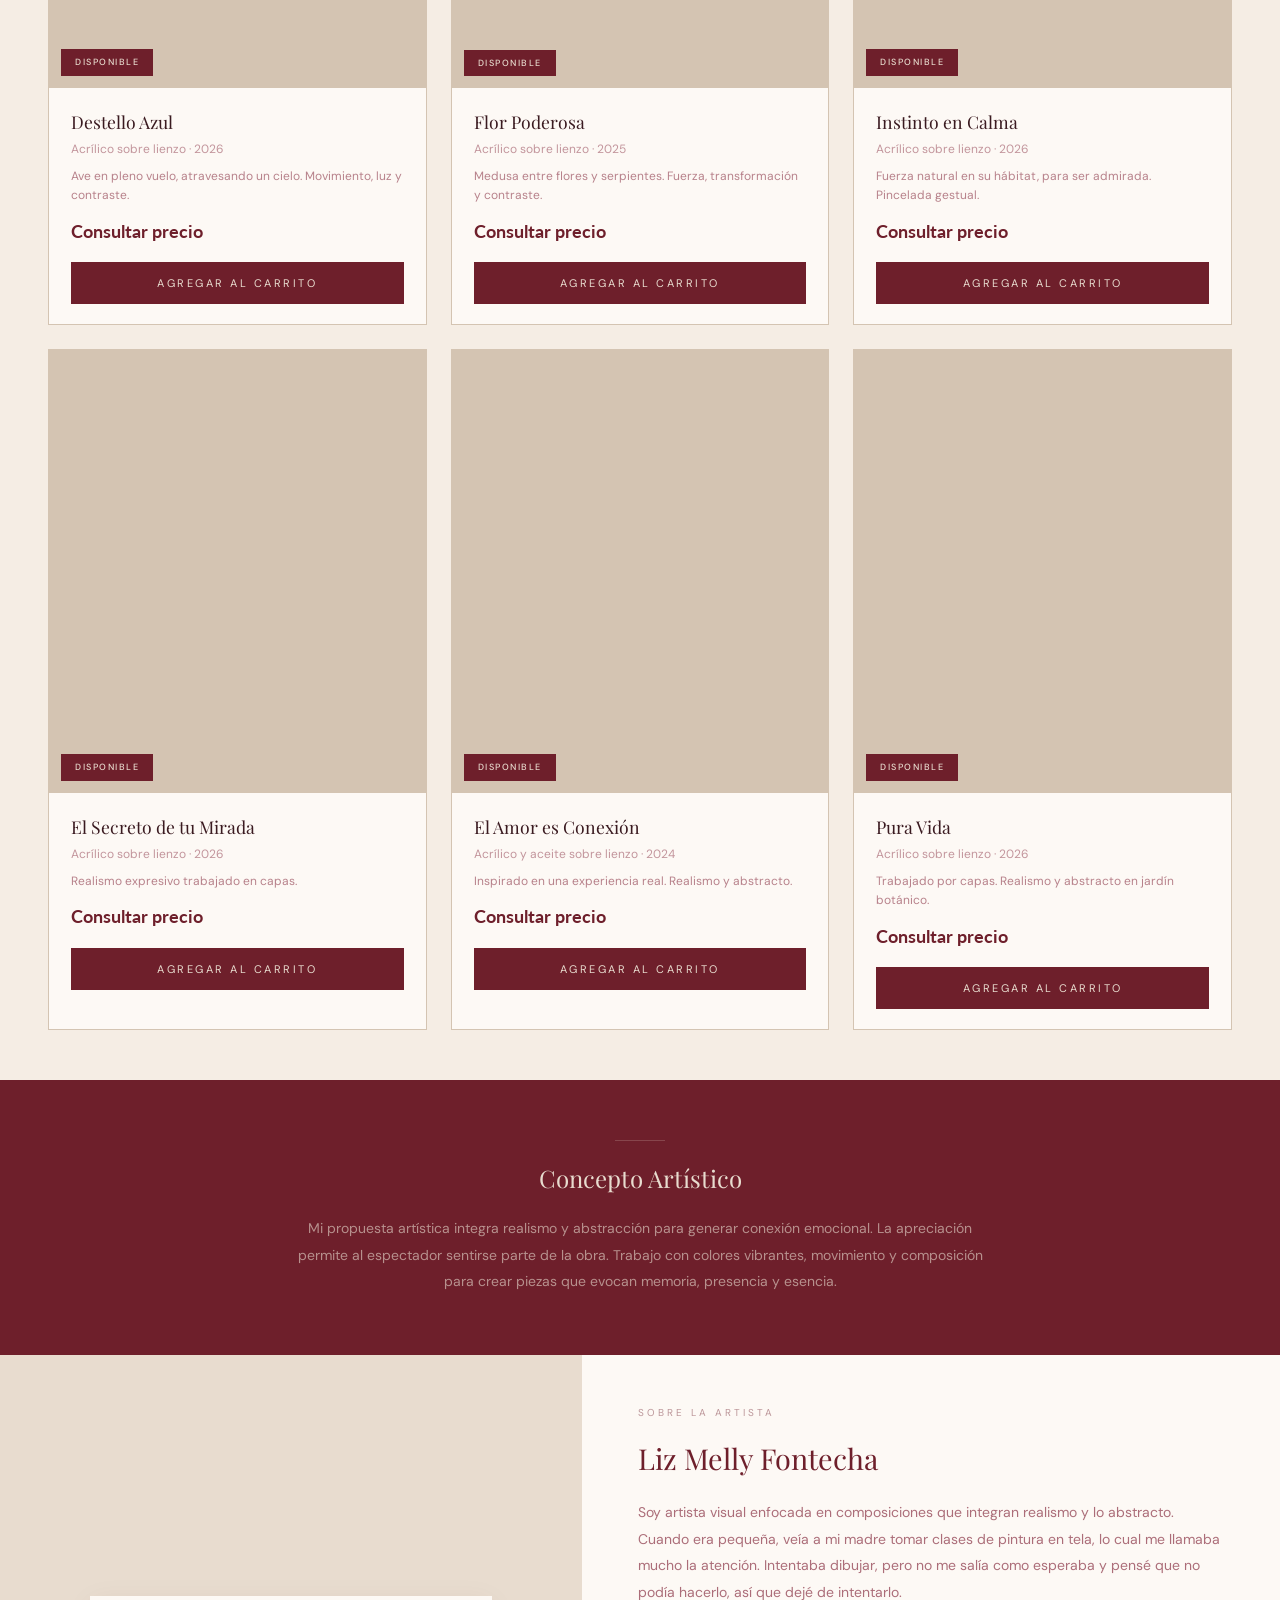
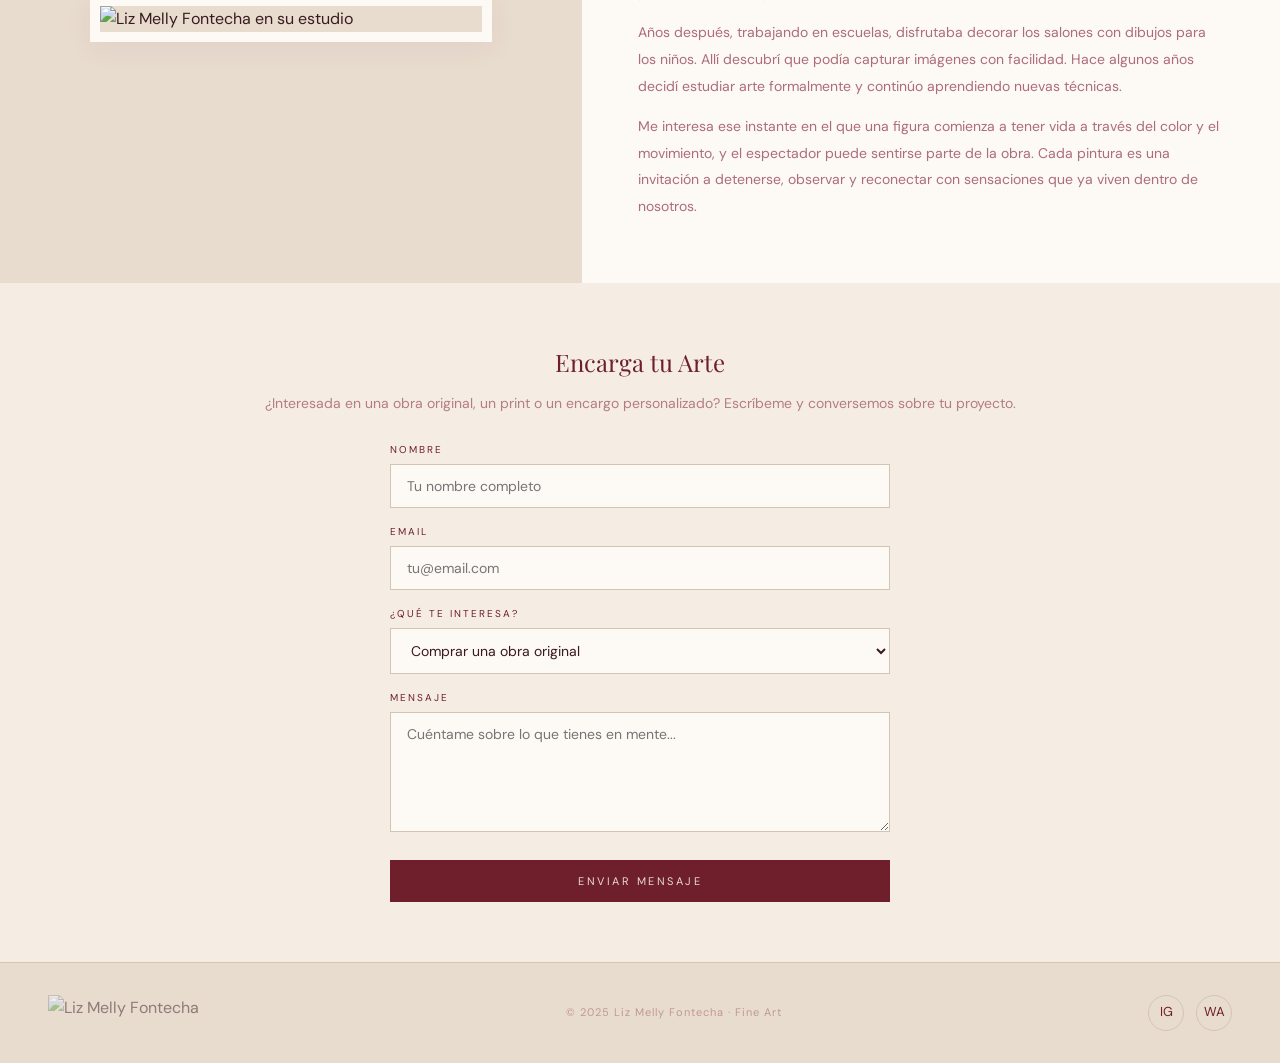
==== commit 0684dd65: "Rename index_html to index.html" ====
--- a/index.html
+++ b/index.html
@@ -3,604 +3,2055 @@
 <head>
   <meta charset="UTF-8">
   <meta name="viewport" content="width=device-width, initial-scale=1.0">
-  <meta name="description" content="Veterinaria Vida Animal - Cuidamos su salud con amor y ciencia. Consulta presencial y a domicilio en Suba, Bogotá.">
-  <meta name="keywords" content="veterinaria, Suba, Bogotá, mascotas, vacunación, consulta veterinaria, domicilio">
-  <meta name="author" content="Veterinaria Vida Animal">
-
-  <title>Vida Animal | Veterinaria - Cuidamos su salud con amor y ciencia</title>
-
-  <!-- Favicon -->
+  <title>Liz Melly Fontecha — Fine Art</title>
+  <meta name="description" content="Liz Melly Fontecha — Artista visual. Obras originales, prints, obras personalizadas y proyectos especiales.">
   <link rel="icon" type="image/x-icon" href="favicon.ico">
-  <link rel="apple-touch-icon" href="favicon-180.png">
-
-  <!-- Google Fonts: Great Vibes (logo), Playfair Display (títulos), Montserrat (cuerpo) -->
-  <link rel="preconnect" href="https://fonts.googleapis.com">
-  <link rel="preconnect" href="https://fonts.gstatic.com" crossorigin>
-  <link href="https://fonts.googleapis.com/css2?family=Great+Vibes&family=Playfair+Display:ital,wght@0,400;0,600;0,700;1,400&family=Montserrat:wght@300;400;500;600;700;800&display=swap" rel="stylesheet">
-
-  <!-- Stylesheet -->
-  <link rel="stylesheet" href="styles.css">
+  <link rel="icon" type="image/png" sizes="32x32" href="favicon-32.png">
+  <link rel="icon" type="image/png" sizes="192x192" href="favicon-192.png">
+  <link rel="apple-touch-icon" href="apple-touch-icon.png">
+  <style>
+/* ============================================
+   LIZ MELLY FONTECHA — FINE ART
+   Paleta: Burgundy #6E1F2B · Beige #E8DCCF
+   ============================================ */
+
+@import url('https://fonts.googleapis.com/css2?family=Cormorant+Garamond:ital,wght@0,300;0,400;0,500;0,600;1,300;1,400&family=Playfair+Display:ital,wght@0,400;0,500;0,700;1,400&family=DM+Sans:ital,wght@0,300;0,400;0,500;1,300&family=Lato:wght@300;400;700&display=swap');
+
+:root {
+  --burg: #6E1F2B;
+  --burg-light: #8a3345;
+  --burg-dark: #4a1018;
+  --beige: #E8DCCF;
+  --beige-light: #f5ede4;
+  --beige-dark: #d4c4b2;
+  --cream: #fdf9f5;
+  --text-dark: #3a1a20;
+}
+
+* { margin: 0; padding: 0; box-sizing: border-box; }
+
+html { scroll-behavior: smooth; }
+
+body {
+  font-family: 'DM Sans', sans-serif;
+  color: var(--text-dark);
+  background: var(--cream);
+  line-height: 1.6;
+}
+
+img { max-width: 100%; height: auto; display: block; }
+a { text-decoration: none; color: inherit; }
+
+/* ====== BUTTONS ====== */
+.btn {
+  display: inline-block;
+  padding: 14px 36px;
+  background: var(--burg);
+  color: var(--beige);
+  font-size: 11px;
+  letter-spacing: 2.5px;
+  text-transform: uppercase;
+  border: none;
+  cursor: pointer;
+  font-family: 'DM Sans', sans-serif;
+  transition: background .3s, transform .2s;
+}
+.btn:hover { background: var(--burg-light); transform: translateY(-1px); }
+
+.btn-ghost {
+  display: inline-block;
+  padding: 13px 30px;
+  background: none;
+  border: 1.5px solid var(--burg);
+  color: var(--burg);
+  font-size: 11px;
+  letter-spacing: 2px;
+  text-transform: uppercase;
+  cursor: pointer;
+  font-family: 'DM Sans', sans-serif;
+  transition: all .3s;
+}
+.btn-ghost:hover { background: var(--burg); color: var(--beige); }
+
+/* ====== NAVIGATION ====== */
+.nav {
+  display: flex;
+  align-items: center;
+  justify-content: space-between;
+  padding: 18px 48px;
+  border-bottom: 1px solid var(--beige);
+  position: sticky;
+  top: 0;
+  background: var(--cream);
+  z-index: 100;
+}
+.nav-logo img { height: 48px; }
+.nav-links { display: flex; gap: 32px; }
+.nav-links a {
+  font-size: 11px;
+  letter-spacing: 2px;
+  color: var(--burg);
+  text-transform: uppercase;
+  font-weight: 500;
+  position: relative;
+  transition: opacity .3s;
+}
+.nav-links a:hover { opacity: .6; }
+.nav-links a.active::after {
+  content: '';
+  position: absolute;
+  bottom: -6px;
+  left: 0;
+  right: 0;
+  height: 1.5px;
+  background: var(--burg);
+}
+.nav-cta {
+  font-size: 10px;
+  letter-spacing: 2px;
+  color: var(--cream);
+  background: var(--burg);
+  padding: 10px 24px;
+  text-transform: uppercase;
+  transition: background .3s;
+}
+.nav-cta:hover { background: var(--burg-light); }
+.nav-right { display: flex; align-items: center; gap: 16px; }
+.nav-cart {
+  background: none;
+  border: none;
+  color: var(--burg);
+  cursor: pointer;
+  position: relative;
+  padding: 6px;
+  transition: opacity .3s;
+}
+.nav-cart:hover { opacity: .6; }
+.cart-count {
+  position: absolute;
+  top: -2px;
+  right: -4px;
+  width: 18px;
+  height: 18px;
+  background: var(--burg);
+  color: var(--beige);
+  border-radius: 50%;
+  font-size: 10px;
+  display: flex;
+  align-items: center;
+  justify-content: center;
+  font-family: 'DM Sans', sans-serif;
+}
+.nav-hamburger {
+  display: none;
+  font-size: 24px;
+  color: var(--burg);
+  cursor: pointer;
+  background: none;
+  border: none;
+}
+
+/* ====== HERO SECTION ====== */
+.hero {
+  display: grid;
+  grid-template-columns: 1.2fr 1fr;
+  min-height: 75vh;
+}
+.hero-visual {
+  background: var(--beige);
+  display: flex;
+  align-items: center;
+  justify-content: center;
+  position: relative;
+  overflow: hidden;
+}
+.hero-visual::before {
+  content: '';
+  position: absolute;
+  inset: 28px;
+  border: 1px solid var(--beige-dark);
+  pointer-events: none;
+}
+.hero-visual img {
+  width: 70%;
+  max-height: 80%;
+  object-fit: contain;
+  border: 12px solid var(--cream);
+  box-shadow: 0 8px 40px rgba(110,31,43,.08);
+}
+.hero-detail {
+  display: flex;
+  flex-direction: column;
+  justify-content: center;
+  padding: 50px 56px;
+}
+.hero-tag {
+  font-size: 10px;
+  letter-spacing: 3px;
+  color: var(--burg);
+  text-transform: uppercase;
+  opacity: .45;
+  margin-bottom: 16px;
+}
+.hero-title {
+  font-family: 'Playfair Display', serif;
+  font-size: 2.4rem;
+  color: var(--burg-dark);
+  font-weight: 400;
+  line-height: 1.25;
+  margin-bottom: 8px;
+}
+.hero-artist {
+  font-size: 14px;
+  color: var(--burg-light);
+  font-style: italic;
+  margin-bottom: 16px;
+}
+.hero-desc {
+  font-size: 14px;
+  color: var(--burg-light);
+  opacity: .7;
+  line-height: 1.8;
+  margin-bottom: 20px;
+}
+.hero-meta {
+  font-size: 12px;
+  color: var(--burg-light);
+  opacity: .5;
+  line-height: 1.8;
+  margin-bottom: 24px;
+}
+.hero-buttons { display: flex; gap: 12px; flex-wrap: wrap; }
+
+/* ====== SECTION HEADERS ====== */
+.section-header {
+  display: flex;
+  justify-content: space-between;
+  align-items: center;
+  padding: 40px 48px 24px;
+}
+.section-header h2 {
+  font-family: 'Cormorant Garamond', serif;
+  font-size: 1.3rem;
+  color: var(--burg);
+  font-weight: 400;
+  letter-spacing: 3px;
+  text-transform: uppercase;
+}
+.section-header a {
+  font-size: 11px;
+  color: var(--burg);
+  opacity: .4;
+  letter-spacing: 1px;
+  transition: opacity .3s;
+}
+.section-header a:hover { opacity: .8; }
+
+/* ====== COLLECTION GRID ====== */
+.collection-grid {
+  display: grid;
+  grid-template-columns: repeat(auto-fit, minmax(220px, 1fr));
+  gap: 20px;
+  padding: 0 48px 50px;
+}
+.obra-card {
+  background: var(--beige-light);
+  cursor: pointer;
+  transition: transform .3s, box-shadow .3s;
+  overflow: hidden;
+}
+.obra-card:hover {
+  transform: translateY(-4px);
+  box-shadow: 0 12px 40px rgba(110,31,43,.08);
+}
+.obra-card-img {
+  aspect-ratio: .85;
+  overflow: hidden;
+  position: relative;
+  border-bottom: 1px solid var(--beige-dark);
+}
+.obra-card-img img {
+  width: 100%;
+  height: 100%;
+  object-fit: cover;
+  transition: transform .5s;
+}
+.obra-card:hover .obra-card-img img { transform: scale(1.03); }
+.obra-card-badge {
+  position: absolute;
+  top: 10px;
+  right: 10px;
+  background: var(--burg);
+  color: var(--beige);
+  font-size: 9px;
+  letter-spacing: 1.5px;
+  padding: 5px 12px;
+  text-transform: uppercase;
+}
+.obra-card-badge.vendida { background: var(--burg-dark); }
+.obra-card-info { padding: 16px 18px; }
+.obra-card-name {
+  font-size: 14px;
+  color: var(--text-dark);
+  font-weight: 500;
+  margin-bottom: 4px;
+}
+.obra-card-tech {
+  font-size: 11px;
+  color: var(--burg-light);
+  opacity: .5;
+}
+.obra-card-row {
+  display: flex;
+  justify-content: space-between;
+  align-items: center;
+  margin-top: 12px;
+}
+.obra-card-action {
+  font-size: 9px;
+  color: var(--cream);
+  background: var(--burg);
+  padding: 6px 16px;
+  letter-spacing: 1.5px;
+  text-transform: uppercase;
+  transition: background .3s;
+}
+.obra-card-action:hover { background: var(--burg-light); }
+
+/* ====== SERVICES ====== */
+.services {
+  background: var(--beige);
+  padding: 50px 48px;
+}
+.services-title {
+  font-family: 'Cormorant Garamond', serif;
+  font-size: 1.3rem;
+  color: var(--burg);
+  font-weight: 400;
+  letter-spacing: 3px;
+  text-transform: uppercase;
+  margin-bottom: 28px;
+}
+.services-grid {
+  display: grid;
+  grid-template-columns: repeat(3, 1fr);
+  gap: 24px;
+}
+.service-card {
+  background: var(--cream);
+  padding: 36px 28px;
+  text-align: center;
+  border: 1px solid var(--beige-dark);
+  transition: transform .3s;
+}
+.service-card:hover { transform: translateY(-3px); }
+.service-icon {
+  width: 56px;
+  height: 56px;
+  border-radius: 50%;
+  background: var(--beige);
+  margin: 0 auto 18px;
+  display: flex;
+  align-items: center;
+  justify-content: center;
+  font-size: 22px;
+  color: var(--burg);
+}
+.service-card h3 {
+  font-family: 'Playfair Display', serif;
+  font-size: 1.1rem;
+  color: var(--burg);
+  font-weight: 400;
+  margin-bottom: 10px;
+}
+.service-card p {
+  font-size: 13px;
+  color: var(--burg-light);
+  line-height: 1.7;
+  opacity: .7;
+  margin-bottom: 18px;
+}
+
+/* ====== PROYECTOS ESPECIALES ====== */
+.proyectos-section {
+  background: var(--cream);
+  padding: 0 0 50px;
+}
+.proyectos-desc {
+  font-size: 14px;
+  color: var(--burg-light);
+  opacity: .7;
+  padding: 0 48px 24px;
+  line-height: 1.7;
+}
+.proyectos-grid {
+  display: grid;
+  grid-template-columns: 1fr 1fr;
+  gap: 24px;
+  padding: 0 48px;
+}
+.proyecto-video {
+  background: var(--beige-light);
+  border: 1px solid var(--beige-dark);
+  overflow: hidden;
+}
+.proyecto-video video {
+  width: 100%;
+  display: block;
+  background: #000;
+}
+.proyecto-video-title {
+  padding: 14px 18px;
+  font-size: 13px;
+  color: var(--text-dark);
+  font-weight: 500;
+}
+
+@media (max-width: 768px) {
+  .proyectos-grid {
+    grid-template-columns: 1fr;
+    padding: 0 20px;
+  }
+  .proyectos-desc { padding: 0 20px 18px; font-size: 13px; }
+}
+
+/* ====== ADMIN PANEL ====== */
+.admin-toggle-btn {
+  background: none;
+  border: 1px solid var(--beige-dark);
+  color: var(--burg-light);
+  font-size: 11px;
+  padding: 6px 14px;
+  cursor: pointer;
+  font-family: 'DM Sans', sans-serif;
+  opacity: .5;
+  transition: opacity .3s;
+}
+.admin-toggle-btn:hover { opacity: 1; }
+.admin-login {
+  display: flex;
+  gap: 10px;
+  align-items: center;
+  padding: 0 48px 20px;
+  flex-wrap: wrap;
+}
+.admin-login input {
+  padding: 10px 16px;
+  border: 1px solid var(--beige-dark);
+  background: var(--cream);
+  font-size: 14px;
+  font-family: 'DM Sans', sans-serif;
+  outline: none;
+  width: 220px;
+}
+.admin-login input:focus { border-color: var(--burg); }
+.admin-error { color: #c0392b; font-size: 12px; }
+.admin-panel {
+  margin: 0 48px 30px;
+  background: var(--cream);
+  border: 2px solid var(--burg);
+  padding: 24px;
+}
+.admin-panel-header {
+  display: flex;
+  justify-content: space-between;
+  align-items: center;
+  margin-bottom: 20px;
+}
+.admin-panel-header h3 {
+  font-family: 'Playfair Display', serif;
+  color: var(--burg);
+  font-size: 1.2rem;
+  font-weight: 400;
+}
+.admin-form { margin-bottom: 24px; }
+.admin-form-row { display: flex; gap: 16px; margin-bottom: 12px; }
+.admin-field { flex: 1; margin-bottom: 10px; }
+.admin-field label {
+  display: block;
+  font-size: 10px;
+  letter-spacing: 1.5px;
+  color: var(--burg);
+  text-transform: uppercase;
+  margin-bottom: 4px;
+}
+.admin-field input, .admin-field select {
+  width: 100%;
+  padding: 10px 14px;
+  border: 1px solid var(--beige-dark);
+  background: var(--beige-light);
+  font-size: 13px;
+  font-family: 'DM Sans', sans-serif;
+  outline: none;
+}
+.admin-field input:focus, .admin-field select:focus { border-color: var(--burg); }
+.admin-hint { font-size: 10px; color: var(--burg-light); opacity: .5; margin-top: 4px; display: block; }
+.admin-form-buttons { display: flex; gap: 10px; margin-top: 12px; }
+.admin-product-list { border-top: 1px solid var(--beige-dark); padding-top: 16px; }
+.admin-product-item {
+  display: flex;
+  align-items: center;
+  gap: 14px;
+  padding: 12px 0;
+  border-bottom: 1px solid var(--beige);
+}
+.admin-product-item img {
+  width: 60px;
+  height: 60px;
+  object-fit: cover;
+  border: 2px solid var(--beige);
+}
+.admin-product-info { flex: 1; }
+.admin-product-info strong { font-size: 13px; color: var(--text-dark); }
+.admin-product-info span { font-size: 11px; color: var(--burg-light); opacity: .6; display: block; margin-top: 2px; }
+.admin-product-price { font-size: 14px; color: var(--burg); font-weight: 700; min-width: 80px; }
+.admin-product-status {
+  font-size: 9px;
+  letter-spacing: 1px;
+  text-transform: uppercase;
+  padding: 4px 10px;
+  min-width: 80px;
+  text-align: center;
+}
+.admin-product-status.disponible { background: var(--burg); color: var(--beige); }
+.admin-product-status.vendida { background: var(--burg-dark); color: var(--beige); }
+.admin-product-status.reservada { background: var(--beige-dark); color: var(--burg); }
+.admin-product-actions { display: flex; gap: 6px; }
+.admin-product-actions button {
+  padding: 6px 12px;
+  font-size: 10px;
+  border: none;
+  cursor: pointer;
+  font-family: 'DM Sans', sans-serif;
+}
+.admin-btn-edit { background: var(--beige); color: var(--burg); }
+.admin-btn-delete { background: none; border: 1px solid #c0392b !important; color: #c0392b; }
+.admin-save-bar { margin-top: 20px; text-align: center; }
+.admin-save-all { font-size: 14px; padding: 14px 40px; }
+
+@media (max-width: 768px) {
+  .admin-login { padding: 0 20px 16px; }
+  .admin-panel { margin: 0 20px 24px; padding: 16px; }
+  .admin-form-row { flex-direction: column; gap: 0; }
+  .admin-product-item { flex-wrap: wrap; }
+  .admin-product-price { min-width: auto; }
+}
+
+/* ====== CONCEPTO ARTÍSTICO ====== */
+.concepto {
+  background: var(--burg);
+  padding: 60px 80px;
+  text-align: center;
+}
+.concepto-line {
+  width: 50px;
+  height: 1px;
+  background: var(--beige);
+  opacity: .2;
+  margin: 0 auto 18px;
+}
+.concepto h2 {
+  font-family: 'Playfair Display', serif;
+  color: var(--beige);
+  font-size: 1.5rem;
+  font-weight: 400;
+  margin-bottom: 18px;
+}
+.concepto p {
+  font-size: 14px;
+  color: var(--beige);
+  opacity: .6;
+  line-height: 1.9;
+  max-width: 700px;
+  margin: 0 auto;
+}
+
+/* ====== ABOUT ====== */
+.about {
+  display: grid;
+  grid-template-columns: 1fr 1.2fr;
+  min-height: 480px;
+}
+.about-img {
+  background: var(--beige);
+  display: flex;
+  align-items: center;
+  justify-content: center;
+  padding: 40px;
+}
+.about-img img {
+  width: 80%;
+  max-height: 90%;
+  object-fit: cover;
+  border: 10px solid var(--cream);
+  box-shadow: 0 6px 30px rgba(110,31,43,.06);
+}
+.about-text {
+  padding: 50px 56px;
+  display: flex;
+  flex-direction: column;
+  justify-content: center;
+}
+.about-tag {
+  font-size: 10px;
+  letter-spacing: 3px;
+  color: var(--burg);
+  text-transform: uppercase;
+  opacity: .45;
+  margin-bottom: 14px;
+}
+.about-text h2 {
+  font-family: 'Playfair Display', serif;
+  font-size: 1.8rem;
+  color: var(--burg);
+  font-weight: 400;
+  margin-bottom: 18px;
+}
+.about-text p {
+  font-size: 14px;
+  color: var(--burg-light);
+  opacity: .7;
+  line-height: 1.9;
+  margin-bottom: 14px;
+}
+
+/* ====== VENTAS ====== */
+.ventas-section {
+  background: var(--beige-light);
+  padding: 0 0 50px;
+}
+.ventas-section .section-header {
+  padding: 50px 48px 10px;
+}
+.ventas-subtitle {
+  font-family: 'Cormorant Garamond', serif;
+  font-size: 1rem;
+  color: var(--burg);
+  font-weight: 400;
+  letter-spacing: 2px;
+  text-transform: uppercase;
+  padding: 10px 48px 18px;
+  opacity: .6;
+}
+.ventas-grid {
+  display: grid;
+  grid-template-columns: repeat(auto-fit, minmax(280px, 1fr));
+  gap: 24px;
+  padding: 0 48px;
+}
+.venta-card {
+  background: var(--cream);
+  border: 1px solid var(--beige-dark);
+  overflow: hidden;
+  transition: transform .3s, box-shadow .3s;
+}
+.venta-card:hover {
+  transform: translateY(-4px);
+  box-shadow: 0 12px 40px rgba(110,31,43,.1);
+}
+.venta-card-img {
+  aspect-ratio: .85;
+  overflow: hidden;
+  position: relative;
+}
+.venta-card-img img {
+  width: 100%;
+  height: 100%;
+  object-fit: cover;
+  transition: transform .5s;
+}
+.venta-card:hover .venta-card-img img { transform: scale(1.03); }
+.venta-status {
+  position: absolute;
+  bottom: 12px;
+  left: 12px;
+  font-size: 9px;
+  letter-spacing: 1.5px;
+  padding: 6px 14px;
+  text-transform: uppercase;
+  font-weight: 500;
+}
+.venta-status.disponible {
+  background: var(--burg);
+  color: var(--beige);
+}
+.venta-status.vendida {
+  background: var(--burg-dark);
+  color: var(--beige);
+}
+.venta-card-info {
+  padding: 20px 22px;
+}
+.venta-card-name {
+  font-family: 'Playfair Display', serif;
+  font-size: 1.1rem;
+  color: var(--text-dark);
+  font-weight: 400;
+  margin-bottom: 4px;
+}
+.venta-card-tech {
+  font-size: 12px;
+  color: var(--burg-light);
+  opacity: .5;
+  margin-bottom: 8px;
+}
+.venta-card-desc {
+  font-size: 12px;
+  color: var(--burg-light);
+  opacity: .6;
+  line-height: 1.6;
+  margin-bottom: 12px;
+}
+.venta-card-price {
+  font-family: 'Lato', sans-serif;
+  font-size: 1.1rem;
+  color: var(--burg);
+  font-weight: 700;
+  margin-bottom: 16px;
+}
+.venta-btn {
+  width: 100%;
+  text-align: center;
+  display: block;
+}
+
+/* Prints empty state */
+.prints-empty {
+  text-align: center;
+  padding: 40px 48px;
+  background: var(--cream);
+  margin: 0 48px;
+  border: 1px dashed var(--beige-dark);
+}
+.prints-empty p {
+  font-size: 14px;
+  color: var(--burg-light);
+  opacity: .6;
+  margin-bottom: 18px;
+}
+
+/* WhatsApp floating button */
+.whatsapp-float {
+  position: fixed;
+  bottom: 24px;
+  right: 24px;
+  width: 56px;
+  height: 56px;
+  background: #25D366;
+  border-radius: 50%;
+  display: flex;
+  align-items: center;
+  justify-content: center;
+  box-shadow: 0 4px 20px rgba(37,211,102,.4);
+  z-index: 90;
+  transition: transform .3s, box-shadow .3s;
+}
+.whatsapp-float:hover {
+  transform: scale(1.1);
+  box-shadow: 0 6px 28px rgba(37,211,102,.5);
+}
+
+@media (max-width: 768px) {
+  .ventas-grid {
+    grid-template-columns: 1fr;
+    padding: 0 20px;
+  }
+  .ventas-section .section-header {
+    padding: 36px 20px 10px;
+  }
+  .ventas-subtitle {
+    padding: 10px 20px 14px;
+  }
+  .prints-empty {
+    margin: 0 20px;
+    padding: 30px 20px;
+  }
+  .whatsapp-float {
+    bottom: 16px;
+    right: 16px;
+    width: 50px;
+    height: 50px;
+  }
+}
+
+/* ====== CONTACT ====== */
+.contact {
+  background: var(--beige-light);
+  padding: 60px 48px;
+  text-align: center;
+}
+.contact h2 {
+  font-family: 'Playfair Display', serif;
+  font-size: 1.5rem;
+  color: var(--burg);
+  font-weight: 400;
+  margin-bottom: 10px;
+}
+.contact p {
+  font-size: 14px;
+  color: var(--burg-light);
+  opacity: .6;
+  margin-bottom: 28px;
+}
+.contact-form {
+  max-width: 500px;
+  margin: 0 auto;
+  text-align: left;
+}
+.contact-form label {
+  display: block;
+  font-size: 10px;
+  letter-spacing: 2px;
+  color: var(--burg);
+  text-transform: uppercase;
+  margin-bottom: 6px;
+  margin-top: 16px;
+}
+.contact-form input,
+.contact-form textarea,
+.contact-form select {
+  width: 100%;
+  padding: 12px 16px;
+  border: 1px solid var(--beige-dark);
+  background: var(--cream);
+  font-family: 'DM Sans', sans-serif;
+  font-size: 14px;
+  color: var(--text-dark);
+  outline: none;
+  transition: border-color .3s;
+}
+.contact-form input:focus,
+.contact-form textarea:focus,
+.contact-form select:focus {
+  border-color: var(--burg);
+}
+.contact-form textarea { height: 120px; resize: vertical; }
+.contact-form .btn { margin-top: 20px; width: 100%; text-align: center; }
+
+/* ====== FOOTER ====== */
+.footer {
+  background: var(--beige);
+  padding: 32px 48px;
+  display: flex;
+  justify-content: space-between;
+  align-items: center;
+  border-top: 1px solid var(--beige-dark);
+}
+.footer-logo img { height: 36px; opacity: .5; }
+.footer-text {
+  font-size: 11px;
+  color: var(--burg-light);
+  opacity: .4;
+  letter-spacing: 1px;
+}
+.footer-social { display: flex; gap: 12px; }
+.footer-social a {
+  width: 36px;
+  height: 36px;
+  border-radius: 50%;
+  border: 1px solid var(--beige-dark);
+  display: flex;
+  align-items: center;
+  justify-content: center;
+  font-size: 13px;
+  color: var(--burg);
+  transition: all .3s;
+}
+.footer-social a:hover {
+  background: var(--burg);
+  color: var(--beige);
+  border-color: var(--burg);
+}
+
+/* ====== MOBILE MENU OVERLAY ====== */
+.mobile-menu {
+  display: none;
+  position: fixed;
+  inset: 0;
+  background: var(--cream);
+  z-index: 200;
+  flex-direction: column;
+  align-items: center;
+  justify-content: center;
+  gap: 28px;
+}
+.mobile-menu.active { display: flex; }
+.mobile-menu a {
+  font-size: 16px;
+  letter-spacing: 3px;
+  color: var(--burg);
+  text-transform: uppercase;
+}
+.mobile-menu .close-menu {
+  position: absolute;
+  top: 20px;
+  right: 24px;
+  font-size: 28px;
+  color: var(--burg);
+  cursor: pointer;
+  background: none;
+  border: none;
+}
+
+/* ====== RESPONSIVE ====== */
+@media (max-width: 1024px) {
+  .collection-grid { grid-template-columns: repeat(3, 1fr); }
+  .hero { grid-template-columns: 1fr; }
+  .hero-visual { min-height: 50vh; }
+  .hero-detail { padding: 36px 40px; }
+  .about { grid-template-columns: 1fr; }
+  .about-img { min-height: 350px; }
+}
+
+@media (max-width: 768px) {
+  .nav { padding: 14px 20px; }
+  .nav-links { display: none; }
+  .nav-hamburger { display: block; }
+  .nav-cta { font-size: 8px; padding: 8px 16px; letter-spacing: 1.5px; }
+  .nav-logo img { height: 36px; }
+
+  .hero-visual { min-height: 45vh; }
+  .hero-visual::before { inset: 16px; }
+  .hero-visual img { width: 60%; border-width: 8px; }
+  .hero-detail { padding: 24px 20px; }
+  .hero-title { font-size: 1.8rem; }
+  .hero-desc { font-size: 13px; }
+  .hero-buttons { flex-direction: column; }
+  .hero-buttons .btn,
+  .hero-buttons .btn-ghost { text-align: center; width: 100%; }
+
+  .section-header { padding: 30px 20px 16px; }
+  .collection-grid {
+    grid-template-columns: 1fr 1fr;
+    gap: 12px;
+    padding: 0 20px 30px;
+  }
+  .obra-card-info { padding: 12px 14px; }
+  .obra-card-name { font-size: 13px; }
+
+  .services { padding: 36px 20px; }
+  .services-grid { grid-template-columns: 1fr; gap: 14px; }
+  .service-card {
+    text-align: left;
+    display: flex;
+    gap: 16px;
+    align-items: flex-start;
+    padding: 20px;
+  }
+  .service-icon { margin: 0; flex-shrink: 0; }
+  .service-card h3 { font-size: 1rem; }
+  .service-card p { font-size: 12px; margin-bottom: 12px; }
+
+  .concepto { padding: 40px 24px; }
+  .concepto h2 { font-size: 1.2rem; }
+  .concepto p { font-size: 13px; }
+
+  .about-text { padding: 28px 20px; }
+  .about-text h2 { font-size: 1.4rem; }
+  .about-text p { font-size: 13px; }
+
+  .contact { padding: 40px 20px; }
+
+  .footer {
+    flex-direction: column;
+    gap: 16px;
+    text-align: center;
+    padding: 24px 20px;
+  }
+}
+
+@media (max-width: 480px) {
+  .hero-title { font-size: 1.5rem; }
+  .collection-grid { gap: 8px; }
+  .obra-card-name { font-size: 12px; }
+  .obra-card-tech { font-size: 10px; }
+}
+
+/* ====== NAV CART ====== */
+.nav-cart {
+  background: none;
+  border: none;
+  color: var(--burg);
+  cursor: pointer;
+  position: relative;
+  padding: 6px;
+  margin-left: 12px;
+}
+.cart-badge {
+  position: absolute;
+  top: -2px;
+  right: -6px;
+  width: 18px;
+  height: 18px;
+  background: var(--burg);
+  color: var(--beige);
+  border-radius: 50%;
+  font-size: 10px;
+  display: flex;
+  align-items: center;
+  justify-content: center;
+  font-family: 'DM Sans', sans-serif;
+  font-weight: 500;
+}
+
+/* ====== VENTAS TABS ====== */
+.ventas-tabs {
+  display: flex;
+  gap: 0;
+  padding: 0 48px 24px;
+}
+.ventas-tab {
+  padding: 12px 32px;
+  font-size: 11px;
+  letter-spacing: 2px;
+  text-transform: uppercase;
+  cursor: pointer;
+  font-family: 'DM Sans', sans-serif;
+  border: 1.5px solid var(--beige-dark);
+  background: none;
+  color: var(--burg-light);
+  transition: all .3s;
+}
+.ventas-tab.active {
+  background: var(--burg);
+  color: var(--beige);
+  border-color: var(--burg);
+}
+.ventas-tab:not(.active):hover {
+  background: var(--beige);
+}
+
+/* ====== LIGHTBOX ====== */
+.lightbox {
+  display: none;
+  position: fixed;
+  inset: 0;
+  background: rgba(74,16,24,.92);
+  z-index: 300;
+  align-items: center;
+  justify-content: center;
+  padding: 40px;
+}
+.lightbox.active { display: flex; }
+.lightbox-close {
+  position: absolute;
+  top: 20px;
+  right: 28px;
+  font-size: 36px;
+  color: var(--beige);
+  background: none;
+  border: none;
+  cursor: pointer;
+  opacity: .7;
+  transition: opacity .3s;
+}
+.lightbox-close:hover { opacity: 1; }
+.lightbox-content {
+  display: flex;
+  gap: 40px;
+  max-width: 1100px;
+  max-height: 85vh;
+  align-items: center;
+}
+.lightbox-content img {
+  max-width: 55%;
+  max-height: 80vh;
+  object-fit: contain;
+  border: 10px solid var(--cream);
+  box-shadow: 0 10px 50px rgba(0,0,0,.3);
+}
+.lightbox-info {
+  color: var(--beige);
+  max-width: 380px;
+}
+.lightbox-info h3 {
+  font-family: 'Playfair Display', serif;
+  font-size: 1.8rem;
+  font-weight: 400;
+  margin-bottom: 10px;
+}
+.lightbox-info p {
+  font-size: 13px;
+  opacity: .6;
+  line-height: 1.7;
+  margin-bottom: 8px;
+}
+.lightbox-info .btn {
+  margin-top: 16px;
+}
+
+@media (max-width: 768px) {
+  .lightbox { padding: 20px; }
+  .lightbox-content {
+    flex-direction: column;
+    gap: 20px;
+    overflow-y: auto;
+  }
+  .lightbox-content img {
+    max-width: 100%;
+    max-height: 50vh;
+    border-width: 6px;
+  }
+  .lightbox-info h3 { font-size: 1.3rem; }
+  .ventas-tabs { padding: 0 20px 18px; }
+  .ventas-tab { padding: 10px 20px; font-size: 10px; }
+}
+
+/* ====== CART SIDEBAR ====== */
+.cart-overlay {
+  display: none;
+  position: fixed;
+  inset: 0;
+  background: rgba(74,16,24,.4);
+  z-index: 250;
+}
+.cart-overlay.active { display: block; }
+.cart-sidebar {
+  position: fixed;
+  top: 0;
+  right: -400px;
+  width: 380px;
+  max-width: 90vw;
+  height: 100vh;
+  background: var(--cream);
+  z-index: 260;
+  display: flex;
+  flex-direction: column;
+  transition: right .3s ease;
+  box-shadow: -10px 0 40px rgba(110,31,43,.1);
+}
+.cart-sidebar.active { right: 0; }
+.cart-header {
+  display: flex;
+  justify-content: space-between;
+  align-items: center;
+  padding: 20px 24px;
+  border-bottom: 1px solid var(--beige);
+}
+.cart-header h3 {
+  font-family: 'Playfair Display', serif;
+  font-size: 1.2rem;
+  color: var(--burg);
+  font-weight: 400;
+}
+.cart-close {
+  font-size: 28px;
+  color: var(--burg);
+  background: none;
+  border: none;
+  cursor: pointer;
+}
+.cart-items {
+  flex: 1;
+  overflow-y: auto;
+  padding: 16px 24px;
+}
+.cart-empty {
+  text-align: center;
+  color: var(--burg-light);
+  opacity: .5;
+  padding: 40px 0;
+  font-size: 14px;
+}
+.cart-item {
+  display: flex;
+  gap: 14px;
+  padding: 14px 0;
+  border-bottom: 1px solid var(--beige);
+  align-items: center;
+}
+.cart-item img {
+  width: 70px;
+  height: 70px;
+  object-fit: cover;
+  border: 3px solid var(--beige);
+}
+.cart-item-info { flex: 1; }
+.cart-item-name {
+  font-size: 13px;
+  color: var(--text-dark);
+  font-weight: 500;
+  margin-bottom: 2px;
+}
+.cart-item-tech {
+  font-size: 10px;
+  color: var(--burg-light);
+  opacity: .5;
+}
+.cart-item-remove {
+  background: none;
+  border: none;
+  color: var(--burg-light);
+  font-size: 18px;
+  cursor: pointer;
+  opacity: .4;
+  transition: opacity .3s;
+}
+.cart-item-remove:hover { opacity: 1; }
+.cart-footer {
+  padding: 20px 24px;
+  border-top: 1px solid var(--beige);
+}
+.cart-total {
+  display: flex;
+  justify-content: space-between;
+  font-size: 14px;
+  color: var(--text-dark);
+  margin-bottom: 16px;
+  font-weight: 500;
+}
+.cart-checkout {
+  width: 100%;
+  text-align: center;
+  display: block;
+  margin-bottom: 10px;
+}
+.cart-clear {
+  width: 100%;
+  text-align: center;
+  display: block;
+  font-family: 'DM Sans', sans-serif;
+}
+
+/* ====== CART NOTIFICATION ====== */
+.cart-notification {
+  position: fixed;
+  bottom: 90px;
+  right: 24px;
+  background: var(--burg);
+  color: var(--beige);
+  padding: 12px 24px;
+  font-size: 13px;
+  font-family: 'DM Sans', sans-serif;
+  z-index: 300;
+  opacity: 0;
+  transform: translateY(10px);
+  transition: opacity .3s, transform .3s;
+}
+.cart-notification.show {
+  opacity: 1;
+  transform: translateY(0);
+}
+
+@media (max-width: 768px) {
+  .nav-right { gap: 10px; }
+  .nav-cta { font-size: 7px; padding: 7px 12px; }
+  .cart-notification { bottom: 80px; right: 16px; font-size: 12px; }
+}
+
+
+/* Image protection */
+img { -webkit-user-select: none; user-select: none; -webkit-user-drag: none; -webkit-touch-callout: none; }
+.obra-card-img img, .venta-card-img img, .hero-visual img, .lightbox-content img { pointer-events: none; }
+</style>
 </head>
 <body>
 
-  <!-- ================================
-       NAVIGATION
-       ================================ -->
-  <nav id="navbar">
-    <div class="nav-inner">
-      <a href="#" class="nav-logo">
-        <img src="logo_vida_animal.jpeg" alt="Vida Animal Logo" width="42" height="42" style="border-radius:6px;">
-        <div class="nav-logo-text">
-          <span class="nav-logo-name">Vida Animal</span>
-          <span class="nav-logo-sub">Veterinaria</span>
-        </div>
-      </a>
-      <ul class="nav-links">
-        <li><a href="#inicio">Inicio</a></li>
-        <li><a href="#servicios">Servicios</a></li>
-        <li><a href="#nosotros">Nosotros</a></li>
-        <li><a href="#horario">Horario</a></li>
-        <li><a href="#ubicacion">Ubicación</a></li>
-        <li><a href="#tienda">Tienda</a></li>
-        <li><a href="https://wa.me/573164457700" class="nav-cta" target="_blank" rel="noopener">Agendar cita</a></li>
-      </ul>
-      <button class="hamburger" onclick="toggleMenu()" aria-label="Abrir menú">
-        <span></span><span></span><span></span>
+  <!-- ====== NAVIGATION ====== -->
+  <nav class="nav" id="nav">
+    <div class="nav-logo">
+      <a href="#inicio"><img src="logo-signature.png" alt="Liz Melly Fontecha"></a>
+    </div>
+    <div class="nav-links">
+      <a href="#inicio" class="active">Inicio</a>
+      <a href="#sobre-mi">Sobre Mí</a>
+      <a href="#coleccion">Colección</a>
+      <a href="#servicios">Servicios</a>
+      <a href="#ventas">Ventas</a>
+      <a href="#contacto">Contacto</a>
+    </div>
+    <div class="nav-right">
+      <a href="#contacto" class="nav-cta">Encarga tu Arte</a>
+      <button class="nav-cart" id="cartToggle" aria-label="Carrito">
+        <svg viewBox="0 0 24 24" width="20" height="20" fill="none" stroke="currentColor" stroke-width="2"><circle cx="9" cy="21" r="1"/><circle cx="20" cy="21" r="1"/><path d="M1 1h4l2.68 13.39a2 2 0 002 1.61h9.72a2 2 0 002-1.61L23 6H6"/></svg>
+        <span class="cart-count" id="cartCount">0</span>
       </button>
     </div>
+    <button class="nav-hamburger" id="menuToggle" aria-label="Menú">☰</button>
   </nav>
 
   <!-- Mobile Menu -->
   <div class="mobile-menu" id="mobileMenu">
-    <a href="#inicio">Inicio</a>
-    <a href="#servicios">Servicios</a>
-    <a href="#nosotros">Nosotros</a>
-    <a href="#horario">Horario</a>
-    <a href="#ubicacion">Ubicación</a>
-    <a href="#tienda">Tienda</a>
-    <a href="https://wa.me/573164457700" target="_blank" rel="noopener"
-       style="background:var(--turq-400);color:var(--turq-900);padding:12px 32px;border-radius:50px;font-weight:700;">
-      Agendar cita
-    </a>
+    <button class="close-menu" id="menuClose" aria-label="Cerrar menú">✕</button>
+    <a href="#inicio" onclick="closeMenu()">Inicio</a>
+    <a href="#sobre-mi" onclick="closeMenu()">Sobre Mí</a>
+    <a href="#coleccion" onclick="closeMenu()">Colección</a>
+    <a href="#servicios" onclick="closeMenu()">Servicios</a>
+    <a href="#ventas" onclick="closeMenu()">Ventas</a>
+    <a href="#contacto" onclick="closeMenu()">Contacto</a>
+    <a href="#contacto" class="btn" onclick="closeMenu()">Encarga tu Arte</a>
   </div>
 
-
-  <!-- ================================
-       HERO
-       ================================ -->
+  <!-- Cart Sidebar -->
+  <div class="cart-overlay" id="cartOverlay"></div>
+  <div class="cart-sidebar" id="cartSidebar">
+    <div class="cart-header">
+      <h3>Tu Carrito</h3>
+      <button class="cart-close" id="cartClose">✕</button>
+    </div>
+    <div class="cart-items" id="cartItems">
+      <div class="cart-empty">Tu carrito está vacío</div>
+    </div>
+    <div class="cart-footer" id="cartFooter" style="display:none">
+      <div class="cart-total">Total: <span id="cartTotal">0</span> obra(s)</div>
+      <a id="cartWhatsApp" href="#" target="_blank" class="btn cart-checkout">Enviar pedido por WhatsApp</a>
+    </div>
+  </div>
+
+  <!-- Lightbox -->
+  <div class="lightbox" id="lightbox">
+    <button class="lightbox-close" id="lightboxClose">✕</button>
+    <div class="lightbox-content">
+      <img id="lightboxImg" src="" alt="">
+      <div class="lightbox-info">
+        <h3 id="lightboxName"></h3>
+        <p id="lightboxTech"></p>
+        <p id="lightboxDesc"></p>
+        <button class="btn lightbox-cart-btn" id="lightboxCartBtn">Agregar al carrito</button>
+      </div>
+    </div>
+  </div>
+
+  <!-- ====== HERO / INICIO ====== -->
   <section class="hero" id="inicio">
-    <div class="watermark wm-dark"></div>
-    <div class="hero-circles">
-      <div class="c1"></div>
-      <div class="c2"></div>
-      <div class="c3"></div>
-    </div>
-
-    <div class="hero-inner">
-      <div class="hero-text">
-        <div class="hero-badge">
-          <span class="dot"></span> Consultorio veterinario · Pet Shop
+    <div class="hero-visual">
+      <img src="hero-obra.jpg" alt="Instinto en Calma — Liz Melly Fontecha">
+    </div>
+    <div class="hero-detail">
+      <div class="hero-tag">Colección 2026</div>
+      <h1 class="hero-title">"Instinto en Calma"</h1>
+      <p class="hero-artist">por Liz Melly Fontecha</p>
+      <p class="hero-desc">Fuerza natural en su hábitat, para ser admirada. Realismo expresivo con pincelada gestual que captura la esencia del oso en su estado más sereno.</p>
+      <p class="hero-meta">Acrílico sobre lienzo · Gran formato · 2026<br>Pieza original · Certificado de autenticidad</p>
+      <div class="hero-buttons">
+        <a href="#ventas" class="btn">Ver obras en venta</a>
+        <a href="#coleccion" class="btn-ghost">Ver colección</a>
+      </div>
+    </div>
+  </section>
+
+  <!-- ====== COLECCIÓN ====== -->
+  <div class="section-header" id="coleccion">
+    <h2>Colección</h2>
+  </div>
+  <div class="collection-grid">
+
+    <div class="obra-card" onclick="openLightbox('obra-destello-azul.jpg','Destello Azul','Acrílico sobre lienzo · 2026','Ave en pleno vuelo, atravesando un cielo. Movimiento, luz y contraste.')">
+      <div class="obra-card-img">
+        <img src="obra-destello-azul.jpg" alt="Destello Azul" loading="lazy">
+      </div>
+      <div class="obra-card-info">
+        <div class="obra-card-name">Destello Azul</div>
+        <div class="obra-card-tech">Acrílico sobre lienzo · 2026</div>
+      </div>
+    </div>
+
+    <div class="obra-card" onclick="openLightbox('obra-flor-poderosa.jpg','Flor Poderosa','Acrílico sobre lienzo · 2025','Medusa entre flores y serpientes. Fuerza, transformación y contraste entre lo salvaje y lo delicado.')">
+      <div class="obra-card-img">
+        <img src="obra-flor-poderosa.jpg" alt="Flor Poderosa" loading="lazy">
+      </div>
+      <div class="obra-card-info">
+        <div class="obra-card-name">Flor Poderosa</div>
+        <div class="obra-card-tech">Acrílico sobre lienzo · 2025</div>
+      </div>
+    </div>
+
+    <div class="obra-card" onclick="openLightbox('obra-instinto-en-calma.jpg','Instinto en Calma','Acrílico sobre lienzo · 2026','Fuerza natural en su hábitat, para ser admirada. Realismo expresivo con pincelada gestual.')">
+      <div class="obra-card-img">
+        <img src="obra-instinto-en-calma.jpg" alt="Instinto en Calma" loading="lazy">
+      </div>
+      <div class="obra-card-info">
+        <div class="obra-card-name">Instinto en Calma</div>
+        <div class="obra-card-tech">Acrílico sobre lienzo · 2026</div>
+      </div>
+    </div>
+
+    <div class="obra-card" onclick="openLightbox('obra-secreto-mirada.jpg','El Secreto de tu Mirada','Acrílico sobre lienzo · 2026','Realismo expresivo trabajado en capas.')">
+      <div class="obra-card-img">
+        <img src="obra-secreto-mirada.jpg" alt="El Secreto de tu Mirada" loading="lazy">
+      </div>
+      <div class="obra-card-info">
+        <div class="obra-card-name">El Secreto de tu Mirada</div>
+        <div class="obra-card-tech">Acrílico sobre lienzo · 2026</div>
+      </div>
+    </div>
+
+    <div class="obra-card" onclick="openLightbox('obra-amor-conexion.jpg','El Amor es Conexión','Acrílico y aceite sobre lienzo · 2024','Inspirado en una experiencia real. Realismo y abstracto.')">
+      <div class="obra-card-img">
+        <img src="obra-amor-conexion.jpg" alt="El Amor es Conexión" loading="lazy">
+      </div>
+      <div class="obra-card-info">
+        <div class="obra-card-name">El Amor es Conexión</div>
+        <div class="obra-card-tech">Acrílico y aceite sobre lienzo · 2024</div>
+      </div>
+    </div>
+
+    <div class="obra-card" onclick="openLightbox('obra-pura-vida.jpg','Pura Vida','Acrílico sobre lienzo · 2026','Trabajado por capas. Realismo y abstracto en jardín botánico.')">
+      <div class="obra-card-img">
+        <img src="obra-pura-vida.jpg" alt="Pura Vida" loading="lazy">
+      </div>
+      <div class="obra-card-info">
+        <div class="obra-card-name">Pura Vida</div>
+        <div class="obra-card-tech">Acrílico sobre lienzo · 2026</div>
+      </div>
+    </div>
+
+  </div>
+
+  <!-- ====== SERVICIOS ====== -->
+  <section class="services" id="servicios">
+    <h2 class="services-title">Servicios</h2>
+    <div class="services-grid">
+      <div class="service-card">
+        <div class="service-icon">✦</div>
+        <div>
+          <h3>Obras Personalizadas</h3>
+          <p>Obras por encargo que combinan realismo con intervención abstracta contemporánea. Cada pieza es única y creada especialmente para ti.</p>
+          <a href="#contacto" class="btn">Encarga tu Arte</a>
         </div>
-        <h1 class="hero-title">En <span>Vida Animal</span> cuidamos lo que más amas</h1>
-        <p class="hero-slogan">🐾 Cuidamos su salud con amor y ciencia</p>
-        <p class="hero-desc">
-          Tu mascota merece atención profesional, amor y confianza.
-          Somos tu veterinaria de confianza en Suba, Bogotá.
-        </p>
-        <div class="hero-buttons">
-          <a href="https://wa.me/573164457700" class="btn btn-wa" target="_blank" rel="noopener">
-            <svg width="20" height="20" viewBox="0 0 24 24" fill="currentColor"><path d="M17.472 14.382c-.297-.149-1.758-.867-2.03-.967-.273-.099-.471-.148-.67.15-.197.297-.767.966-.94 1.164-.173.199-.347.223-.644.075-.297-.15-1.255-.463-2.39-1.475-.883-.788-1.48-1.761-1.653-2.059-.173-.297-.018-.458.13-.606.134-.133.298-.347.446-.52.149-.174.198-.298.298-.497.099-.198.05-.371-.025-.52-.075-.149-.669-1.612-.916-2.207-.242-.579-.487-.5-.669-.51l-.57-.01c-.198 0-.52.074-.792.372-.272.297-1.04 1.016-1.04 2.479 0 1.462 1.065 2.875 1.213 3.074.149.198 2.096 3.2 5.077 4.487.709.306 1.262.489 1.694.625.712.227 1.36.195 1.871.118.571-.085 1.758-.719 2.006-1.413.248-.694.248-1.289.173-1.413-.074-.124-.272-.198-.57-.347z"/><path d="M12 0C5.373 0 0 5.373 0 12c0 2.025.505 3.938 1.395 5.613L0 24l6.578-1.727A11.94 11.94 0 0012 24c6.627 0 12-5.373 12-12S18.627 0 12 0zm0 21.75c-1.875 0-3.637-.488-5.17-1.348l-.37-.22-3.838 1.007 1.024-3.74-.24-.383A9.71 9.71 0 012.25 12c0-5.385 4.365-9.75 9.75-9.75s9.75 4.365 9.75 9.75-4.365 9.75-9.75 9.75z"/></svg>
-            WhatsApp
-          </a>
-          <a href="tel:+573164457700" class="btn btn-outline">
-            <svg width="18" height="18" viewBox="0 0 24 24" fill="none" stroke="currentColor" stroke-width="2"><path d="M22 16.92v3a2 2 0 01-2.18 2 19.79 19.79 0 01-8.63-3.07 19.5 19.5 0 01-6-6 19.79 19.79 0 01-3.07-8.67A2 2 0 014.11 2h3a2 2 0 012 1.72c.127.96.361 1.903.7 2.81a2 2 0 01-.45 2.11L8.09 9.91a16 16 0 006 6l1.27-1.27a2 2 0 012.11-.45c.907.339 1.85.573 2.81.7A2 2 0 0122 16.92z"/></svg>
-            Llamar ahora
-          </a>
+      </div>
+      <div class="service-card">
+        <div class="service-icon">◈</div>
+        <div>
+          <h3>Obras Originales</h3>
+          <p>Piezas originales en gran formato. Composiciones que integran realismo y abstracción con colores vibrantes, movimiento y expresión.</p>
+          <a href="#ventas" class="btn">Ver obras en venta</a>
         </div>
       </div>
-
-      <div class="hero-visual">
-        <div class="hero-card">
-          <div class="hero-heart">
-            <svg viewBox="0 0 52 52" fill="none">
-              <path d="M26 46c-3-3-17-14.5-17-24.5a7.5 7.5 0 0115 0h4a7.5 7.5 0 0115 0c0 10-14 21.5-17 24.5z" fill="#E6BE46"/>
-              <circle cx="15" cy="10" r="5.5" fill="#78C3C8" opacity=".7"/>
-              <circle cx="37" cy="10" r="5.5" fill="#78C3C8" opacity=".7"/>
-              <circle cx="8" cy="22" r="4" fill="#78C3C8" opacity=".5"/>
-              <circle cx="44" cy="22" r="4" fill="#78C3C8" opacity=".5"/>
-            </svg>
+      <div class="service-card">
+        <div class="service-icon">▣</div>
+        <div>
+          <h3>Proyectos Especiales</h3>
+          <p>Murales, intervenciones artísticas en espacios, casas, restaurantes y proyectos de diseño interior a medida.</p>
+          <a href="#proyectos-especiales" class="btn">Ver proyectos</a>
+        </div>
+      </div>
+    </div>
+  </section>
+
+  <!-- ====== PROYECTOS ESPECIALES ====== -->
+  <section class="proyectos-section" id="proyectos-especiales">
+    <div class="section-header">
+      <h2>Proyectos Especiales</h2>
+    </div>
+    <p class="proyectos-desc">Diseño artístico en sillas con animales salvajes para el Restaurante Rainforest — jirafas, zebras, tigres y otros.</p>
+    <div class="proyectos-grid">
+      <div class="proyecto-video">
+        <video controls playsinline preload="metadata" poster="">
+          <source src="video-rainforest-sillas.mp4" type="video/mp4">
+        </video>
+        <div class="proyecto-video-title">Sillas pintadas a mano — Restaurante Rainforest</div>
+      </div>
+      <div class="proyecto-video">
+        <video controls playsinline preload="metadata" poster="">
+          <source src="video-rainforest-proceso.mp4" type="video/mp4">
+        </video>
+        <div class="proyecto-video-title">Proceso creativo — Proyecto Rainforest</div>
+      </div>
+    </div>
+    <div style="text-align:center;padding:20px 0 10px">
+      <a href="#contacto" class="btn">¿Tienes un proyecto especial? Contáctame</a>
+    </div>
+  </section>
+
+  <!-- ====== VENTAS ====== -->
+  <section class="ventas-section" id="ventas">
+    <div class="section-header">
+      <h2>Obras en Venta</h2>
+      <button class="admin-toggle-btn" onclick="toggleAdminLogin()">⚙️ Administrar</button>
+    </div>
+
+    <!-- Admin Login -->
+    <div class="admin-login" id="adminLogin" style="display:none">
+      <input type="password" id="adminPass" placeholder="Contraseña" onkeydown="if(event.key==='Enter')loginAdmin()">
+      <button class="btn" onclick="loginAdmin()">Entrar</button>
+      <span class="admin-error" id="adminError"></span>
+    </div>
+
+    <!-- Admin Panel -->
+    <div class="admin-panel" id="adminPanel" style="display:none">
+      <div class="admin-panel-header">
+        <h3>Panel de Administración</h3>
+        <button class="btn-ghost" onclick="closeAdmin()">Cerrar panel</button>
+      </div>
+      <div class="admin-form">
+        <div class="admin-form-row">
+          <div class="admin-field">
+            <label>Nombre de la obra *</label>
+            <input type="text" id="adminNombre" placeholder="Ej: Atardecer en el Valle">
           </div>
-          <h3>Vida Animal</h3>
-          <p>Tu veterinaria de confianza en la localidad de Suba, Bogotá</p>
-          <div class="hero-stats">
-            <div class="hero-stat"><b>L-V</b><small>8:30-7:30</small></div>
-            <div class="hero-stat"><b>Sáb</b><small>9:30-7:00</small></div>
-            <div class="hero-stat"><b>Dom</b><small>10:00-5:00</small></div>
+          <div class="admin-field">
+            <label>Precio *</label>
+            <input type="text" id="adminPrecio" placeholder="Ej: 2500 o Consultar">
           </div>
         </div>
-
-        <div class="float-tag ft1">
-          <svg viewBox="0 0 24 24" fill="none" stroke="#78C3C8" stroke-width="2"><path d="M22 16.92v3a2 2 0 01-2.18 2 19.79 19.79 0 01-8.63-3.07 19.5 19.5 0 01-6-6 19.79 19.79 0 01-3.07-8.67A2 2 0 014.11 2h3"/></svg>
-          Asesoría médica virtual
-        </div>
-        <div class="float-tag ft2">
-          <svg viewBox="0 0 24 24" fill="#E6BE46" stroke="none"><path d="M12 2l3.09 6.26L22 9.27l-5 4.87 1.18 6.88L12 17.77l-6.18 3.25L7 14.14 2 9.27l6.91-1.01L12 2z"/></svg>
-          Abiertos 7 días
-        </div>
-      </div>
-    </div>
-  </section>
-
-
-  <!-- ================================
-       SERVICES
-       ================================ -->
-  <section class="services" id="servicios" style="background-color:#E8F5F8;">
-    <div class="watermark wm-light"></div>
-    <div class="services-header container">
-      <div class="s-label"><span class="bar"></span> Nuestros servicios</div>
-      <h2 class="s-title">Todo lo que tu mascota <span>necesita</span></h2>
-      <p class="s-desc">Ofrecemos atención integral con profesionales comprometidos con la salud y bienestar de tus compañeros peludos.</p>
-    </div>
-    <div class="services-grid">
-      <div class="svc reveal">
-        <div class="svc-icon"><svg viewBox="0 0 24 24" fill="none" stroke="currentColor" stroke-width="1.8" stroke-linecap="round"><path d="M4.8 2.3A5 5 0 0110 7H14a5 5 0 015.2-4.7"/><path d="M12 22c-6-5.5-10-9.5-10-14a4 4 0 018 0h4a4 4 0 018 0c0 4.5-4 8.5-10 14z"/></svg></div>
-        <h3>Consulta veterinaria general</h3>
-        <p>Evaluación completa del estado de salud de tu mascota con profesionales comprometidos.</p>
-      </div>
-      <div class="svc reveal">
-        <div class="svc-icon"><svg viewBox="0 0 24 24" fill="none" stroke="currentColor" stroke-width="1.8" stroke-linecap="round"><path d="M16 21v-2a4 4 0 00-4-4H5a4 4 0 00-4 4v2"/><circle cx="8.5" cy="7" r="4"/><path d="M20 8v6M23 11h-6"/></svg></div>
-        <h3>Consulta con especialistas</h3>
-        <p>Atención especializada para casos que requieren diagnóstico y tratamiento avanzado.</p>
-      </div>
-      <div class="svc reveal">
-        <div class="svc-icon"><svg viewBox="0 0 24 24" fill="none" stroke="currentColor" stroke-width="1.8" stroke-linecap="round"><path d="M9 3H5a2 2 0 00-2 2v4m6-6h10a2 2 0 012 2v4M9 3v18m0 0h10a2 2 0 002-2v-4M9 21H5a2 2 0 01-2-2v-4"/><circle cx="12" cy="12" r="3"/></svg></div>
-        <h3>Ecografía y Radiografía</h3>
-        <p>Diagnóstico por imagen para detectar enfermedades y condiciones a tiempo.</p>
-      </div>
-      <div class="svc reveal">
-        <div class="svc-icon"><svg viewBox="0 0 24 24" fill="none" stroke="currentColor" stroke-width="1.8" stroke-linecap="round"><rect x="3" y="3" width="18" height="18" rx="3"/><path d="M12 8v8M8 12h8"/></svg></div>
-        <h3>Procedimientos de tejidos blandos</h3>
-        <p>Cirugías y procedimientos quirúrgicos con equipos profesionales y cuidado integral.</p>
-      </div>
-      <div class="svc reveal">
-        <div class="svc-icon"><svg viewBox="0 0 24 24" fill="none" stroke="currentColor" stroke-width="1.8" stroke-linecap="round"><circle cx="12" cy="12" r="10"/><path d="M12 6v12M6 12h12"/></svg></div>
-        <h3>Vacunación</h3>
-        <p>Esquemas completos para perros y gatos. Protege a tu mascota con las vacunas necesarias.</p>
-      </div>
-      <div class="svc reveal">
-        <div class="svc-icon"><svg viewBox="0 0 24 24" fill="none" stroke="currentColor" stroke-width="1.8" stroke-linecap="round"><path d="M12 22s8-4 8-10V5l-8-3-8 3v7c0 6 8 10 8 10z"/></svg></div>
-        <h3>Desparasitación</h3>
-        <p>Protege a tu mascota y familia. Planes internos y externos según edad y peso.</p>
-      </div>
-      <div class="svc reveal">
-        <div class="svc-icon"><svg viewBox="0 0 24 24" fill="none" stroke="currentColor" stroke-width="1.8" stroke-linecap="round"><path d="M22 16.92v3a2 2 0 01-2.18 2 19.79 19.79 0 01-8.63-3.07 19.5 19.5 0 01-6-6 19.79 19.79 0 01-3.07-8.67A2 2 0 014.11 2h3a2 2 0 012 1.72c.127.96.361 1.903.7 2.81a2 2 0 01-.45 2.11L8.09 9.91a16 16 0 006 6l1.27-1.27a2 2 0 012.11-.45c.907.339 1.85.573 2.81.7A2 2 0 0122 16.92z"/></svg></div>
-        <h3>Asesoría médica telefónica y virtual</h3>
-        <p>Consulta veterinaria sin salir de casa. Te asesoramos por teléfono o videollamada.</p>
-      </div>
-      <div class="svc reveal">
-        <div class="svc-icon"><svg viewBox="0 0 24 24" fill="none" stroke="currentColor" stroke-width="1.8" stroke-linecap="round"><path d="M19 21l-7-5-7 5V5a2 2 0 012-2h10a2 2 0 012 2z"/></svg></div>
-        <h3>Medicamentos</h3>
-        <p>Farmacia veterinaria con los medicamentos que tu mascota necesita.</p>
-      </div>
-      <div class="svc reveal">
-        <div class="svc-icon"><svg viewBox="0 0 24 24" fill="none" stroke="currentColor" stroke-width="1.8" stroke-linecap="round"><path d="M6 2L3 6v14a2 2 0 002 2h14a2 2 0 002-2V6l-3-4z"/><line x1="3" y1="6" x2="21" y2="6"/><path d="M16 10a4 4 0 01-8 0"/></svg></div>
-        <h3>Alimentos y Accesorios</h3>
-        <p>Todo lo que tu mascota necesita: alimentos, accesorios, snacks y más.</p>
-      </div>
-    </div>
-  </section>
-
-
-  <!-- ================================
-       ABOUT
-       ================================ -->
-  <section class="about" id="nosotros">
-    <div class="container about-grid">
-      <div class="about-visual reveal">
-        <img src="foto-fachada.jpeg" alt="Fachada Vida Animal" style="width:100%;border-radius:16px;object-fit:cover;max-height:320px;">
-        <div class="about-badge">
-          <div class="about-badge-icon">
-            <svg width="20" height="20" viewBox="0 0 24 24" fill="none" stroke="#E6BE46" stroke-width="2"><path d="M22 16.92v3a2 2 0 01-2.18 2 19.79 19.79 0 01-8.63-3.07 19.5 19.5 0 01-6-6 19.79 19.79 0 01-3.07-8.67A2 2 0 014.11 2h3"/></svg>
+        <div class="admin-form-row">
+          <div class="admin-field">
+            <label>Técnica</label>
+            <input type="text" id="adminTecnica" placeholder="Ej: Acrílico sobre lienzo · 2026">
           </div>
-          <div class="about-badge-text">
-            <strong>Asesoría médica virtual</strong>
-            <span>Consulta telefónica y por videollamada</span>
+          <div class="admin-field">
+            <label>Tipo</label>
+            <select id="adminTipo">
+              <option value="original">Obra Original</option>
+              <option value="print">Print</option>
+            </select>
           </div>
         </div>
-      </div>
-
-      <div class="about-content">
-        <div class="s-label"><span class="bar"></span> Sobre nosotros</div>
-        <h2 class="s-title">¿Por qué elegirnos como tu <span>veterinaria</span>?</h2>
-        <p class="s-desc">Profesionales apasionados por el bienestar animal en Victoria Norte, Suba.</p>
-        <div class="about-features">
-          <div class="about-feat reveal">
-            <div class="about-feat-icon"><svg width="18" height="18" viewBox="0 0 24 24" fill="none" stroke="currentColor" stroke-width="2"><path d="M22 11.08V12a10 10 0 11-5.93-9.14"/><polyline points="22 4 12 14.01 9 11.01"/></svg></div>
-            <div><h4>Consulta general y especialistas</h4><p>Atención profesional para tu mascota.</p></div>
-          </div>
-          <div class="about-feat reveal">
-            <div class="about-feat-icon"><svg width="18" height="18" viewBox="0 0 24 24" fill="none" stroke="currentColor" stroke-width="2"><circle cx="12" cy="12" r="10"/><polyline points="12 6 12 12 16 14"/></svg></div>
-            <div><h4>Abiertos 7 días</h4><p>Lunes a domingo, incluyendo festivos.</p></div>
-          </div>
-          <div class="about-feat reveal">
-            <div class="about-feat-icon"><svg width="18" height="18" viewBox="0 0 24 24" fill="none" stroke="currentColor" stroke-width="2"><path d="M12 2l3.09 6.26L22 9.27l-5 4.87 1.18 6.88L12 17.77l-6.18 3.25L7 14.14 2 9.27l6.91-1.01L12 2z"/></svg></div>
-            <div><h4>Servicios integrales</h4><p>Consulta, ecografía, vacunas, tienda y más en un solo lugar.</p></div>
-          </div>
+        <div class="admin-field">
+          <label>Descripción</label>
+          <input type="text" id="adminDesc" placeholder="Descripción corta de la obra">
         </div>
-        <div style="display:grid;grid-template-columns:1fr 1fr;gap:12px;margin-top:20px;">
-          <img src="foto-consultorio.jpeg" alt="Consultorio" style="width:100%;height:160px;object-fit:cover;border-radius:12px;">
-          <img src="foto-interior.jpeg" alt="Interior tienda" style="width:100%;height:160px;object-fit:cover;border-radius:12px;">
+        <div class="admin-field">
+          <label>URL de imagen *</label>
+          <input type="text" id="adminImagen" placeholder="Pega el link de la foto aquí">
+          <small class="admin-hint">Sube la foto a Instagram o Google Drive, copia el link de la imagen y pégalo aquí</small>
         </div>
-      </div>
-    </div>
+        <div class="admin-field">
+          <label>Estado</label>
+          <select id="adminEstado">
+            <option value="disponible">Disponible</option>
+            <option value="vendida">Vendida</option>
+            <option value="reservada">Reservada</option>
+          </select>
+        </div>
+        <input type="hidden" id="adminEditId" value="">
+        <div class="admin-form-buttons">
+          <button class="btn" id="adminSaveBtn" onclick="saveProduct()">Agregar</button>
+          <button class="btn-ghost" id="adminCancelBtn" onclick="cancelEdit()" style="display:none">Cancelar</button>
+        </div>
+      </div>
+      <div class="admin-product-list" id="adminProductList"></div>
+      <div class="admin-save-bar">
+        <button class="btn admin-save-all" onclick="saveAllProducts()">💾 Guardar cambios</button>
+      </div>
+    </div>
+
+    <!-- Tabs para elegir Obras Originales o Prints -->
+    <div class="ventas-tabs">
+      <button class="ventas-tab active" onclick="switchTab('originales')">Obras Originales</button>
+      <button class="ventas-tab" onclick="switchTab('prints')">Prints</button>
+    </div>
+
+    <!-- Panel: Obras Originales -->
+    <div class="ventas-panel" id="panel-originales">
+      <div class="ventas-grid" id="grid-originales">
+        <!-- Se llena dinámicamente desde localStorage o datos por defecto -->
+      </div>
+    </div>
+
+    <!-- Panel: Prints -->
+    <div class="ventas-panel" id="panel-prints" style="display:none">
+      <div class="ventas-grid" id="grid-prints">
+        <!-- Se llena dinámicamente -->
+      </div>
+      <div class="prints-empty" id="prints-empty">
+        <p>Próximamente — Reproducciones de alta calidad de las obras de Liz Melly estarán disponibles aquí.</p>
+        <a href="#contacto" class="btn-ghost">Avísame cuando estén disponibles</a>
+      </div>
+    </div>
+
   </section>
 
-
-  <!-- ================================
-       SCHEDULE
-       ================================ -->
-  <section class="schedule" id="horario">
-    <div class="watermark wm-dark"></div>
-    <div class="container schedule-inner">
-      <div class="schedule-text">
-        <div class="s-label" style="color:var(--turq-300)"><span class="bar"></span> Horario</div>
-        <h2>Estamos aquí cuando <span>nos necesitas</span></h2>
-        <p>Abiertos los 7 días, incluyendo domingos y festivos.</p>
-        <div class="sch-cards">
-          <div class="sch-card"><span class="day">Lunes a Viernes</span><span class="time">8:30 AM – 1:00 PM / 2:30 PM – 7:30 PM</span></div>
-          <div class="sch-card"><span class="day">Sábados</span><span class="time">9:30 AM – 1:00 PM / 2:00 PM – 7:00 PM</span></div>
-          <div class="sch-card"><span class="day">Domingos y Festivos</span><span class="time">10:00 AM – 5:00 PM</span></div>
-        </div>
-      </div>
-      <div>
-        <div class="contact-box">
-          <h3>Contáctanos</h3>
-          <div class="c-item">
-            <div class="c-item-icon"><svg viewBox="0 0 24 24" fill="none" stroke="currentColor" stroke-width="2"><path d="M22 16.92v3a2 2 0 01-2.18 2 19.79 19.79 0 01-8.63-3.07 19.5 19.5 0 01-6-6 19.79 19.79 0 01-3.07-8.67A2 2 0 014.11 2h3a2 2 0 012 1.72c.127.96.361 1.903.7 2.81a2 2 0 01-.45 2.11L8.09 9.91a16 16 0 006 6l1.27-1.27a2 2 0 012.11-.45c.907.339 1.85.573 2.81.7A2 2 0 0122 16.92z"/></svg></div>
-            <div class="c-item-text"><strong>Teléfono / WhatsApp</strong>316 445 7700</div>
-          </div>
-          <div class="c-item">
-            <div class="c-item-icon"><svg viewBox="0 0 24 24" fill="none" stroke="currentColor" stroke-width="2"><rect x="2" y="4" width="20" height="16" rx="2"/><path d="M22 7l-10 6L2 7"/></svg></div>
-            <div class="c-item-text"><strong>Email</strong>vida2026animal@gmail.com</div>
-          </div>
-          <div class="c-item">
-            <div class="c-item-icon"><svg viewBox="0 0 24 24" fill="none" stroke="currentColor" stroke-width="2"><rect x="2" y="2" width="20" height="20" rx="5"/><path d="M16 11.37A4 4 0 1112.63 8 4 4 0 0116 11.37z"/><line x1="17.5" y1="6.5" x2="17.51" y2="6.5"/></svg></div>
-            <div class="c-item-text"><strong>Instagram</strong><a href="https://instagram.com/vida_animal_2026" target="_blank" rel="noopener">@vida_animal_2026</a></div>
-          </div>
-        </div>
-      </div>
-    </div>
+  <!-- ====== CONCEPTO ARTÍSTICO ====== -->
+  <section class="concepto">
+    <div class="concepto-line"></div>
+    <h2>Concepto Artístico</h2>
+    <p>Mi propuesta artística integra realismo y abstracción para generar conexión emocional. La apreciación permite al espectador sentirse parte de la obra. Trabajo con colores vibrantes, movimiento y composición para crear piezas que evocan memoria, presencia y esencia.</p>
   </section>
 
-
-  <!-- ================================
-       PROMO
-       ================================ -->
-  <section class="promo" style="background-color:#E8F5F8;">
-    <div class="watermark wm-light"></div>
-    <div class="container">
-      <div class="promo-card reveal">
-        <div class="promo-icon">
-          <svg viewBox="0 0 24 24" fill="none" stroke="#fff" stroke-width="2" stroke-linecap="round"><path d="M6 2L3 6v14a2 2 0 002 2h14a2 2 0 002-2V6l-3-4z"/><line x1="3" y1="6" x2="21" y2="6"/><path d="M16 10a4 4 0 01-8 0"/></svg>
-        </div>
-        <div class="promo-body">
-          <h3>Alimentos, accesorios y snacks</h3>
-          <p>Te asesoramos para elegir el alimento ideal según la edad, raza y necesidades de tu mascota.</p>
-          <a href="https://wa.me/573164457700?text=Hola,%20quiero%20información%20sobre%20productos" class="btn btn-gold" target="_blank" rel="noopener">Consultar por WhatsApp</a>
-        </div>
-      </div>
+  <!-- ====== SOBRE MÍ ====== -->
+  <section class="about" id="sobre-mi">
+    <div class="about-img">
+      <img src="foto-liz-estudio.jpg" alt="Liz Melly Fontecha en su estudio">
+    </div>
+    <div class="about-text">
+      <div class="about-tag">Sobre la artista</div>
+      <h2>Liz Melly Fontecha</h2>
+      <p>Soy artista visual enfocada en composiciones que integran realismo y lo abstracto. Cuando era pequeña, veía a mi madre tomar clases de pintura en tela, lo cual me llamaba mucho la atención. Intentaba dibujar, pero no me salía como esperaba y pensé que no podía hacerlo, así que dejé de intentarlo.</p>
+      <p>Años después, trabajando en escuelas, disfrutaba decorar los salones con dibujos para los niños. Allí descubrí que podía capturar imágenes con facilidad. Hace algunos años decidí estudiar arte formalmente y continúo aprendiendo nuevas técnicas.</p>
+      <p>Me interesa ese instante en el que una figura comienza a tener vida a través del color y el movimiento, y el espectador puede sentirse parte de la obra. Cada pintura es una invitación a detenerse, observar y reconectar con sensaciones que ya viven dentro de nosotros.</p>
     </div>
   </section>
 
-
-  <!-- ================================
-       TIPS
-       ================================ -->
-  <section class="tips" id="consejos">
-    <div class="tips-header container">
-      <div class="s-label"><span class="bar"></span> Consejos</div>
-      <h2 class="s-title">Cuidados que hacen la <span>diferencia</span></h2>
-      <p class="s-desc">Información para cuidar mejor a tu compañero peludo.</p>
-    </div>
-    <div class="tips-grid">
-      <div class="tip reveal">
-        <div class="tip-head">
-          <span class="tip-tag prev">Prevención</span>
-          <h3>Importancia de vacunar</h3>
-          <p>Las vacunas protegen contra enfermedades graves. Un pequeño pinchazo hoy puede evitar un gran dolor mañana.</p>
-        </div>
-        <div class="tip-foot">
-          <span>Vida Animal</span>
-          <a href="https://wa.me/573164457700?text=Hola,%20quiero%20agendar%20vacunación" target="_blank" rel="noopener">Consultar →</a>
-        </div>
-      </div>
-      <div class="tip reveal">
-        <div class="tip-head">
-          <span class="tip-tag health">Salud</span>
-          <h3>Señales para ir al veterinario</h3>
-          <p>Cambio en apetito, decaimiento, fatiga y problemas digestivos son señales de alerta.</p>
-        </div>
-        <div class="tip-foot">
-          <span>Vida Animal</span>
-          <a href="https://wa.me/573164457700?text=Mi%20mascota%20tiene%20síntomas" target="_blank" rel="noopener">Consultar →</a>
-        </div>
-      </div>
-      <div class="tip reveal">
-        <div class="tip-head">
-          <span class="tip-tag nutri">Nutrición</span>
-          <h3>¿Qué alimento darle a tu perro?</h3>
-          <p>Elige según su edad. Que el primer ingrediente sea proteína. Cambia gradualmente en 5-7 días.</p>
-        </div>
-        <div class="tip-foot">
-          <span>Vida Animal</span>
-          <a href="https://wa.me/573164457700?text=Quiero%20asesoría%20sobre%20alimento" target="_blank" rel="noopener">Consultar →</a>
-        </div>
-      </div>
-    </div>
+  <!-- ====== CONTACTO ====== -->
+  <section class="contact" id="contacto">
+    <h2>Encarga tu Arte</h2>
+    <p>¿Interesada en una obra original, un print o un encargo personalizado? Escríbeme y conversemos sobre tu proyecto.</p>
+    <form class="contact-form" id="contactForm">
+      <label for="nombre">Nombre</label>
+      <input type="text" id="nombre" name="nombre" placeholder="Tu nombre completo" required>
+      <label for="email">Email</label>
+      <input type="email" id="email" name="email" placeholder="tu@email.com" required>
+      <label for="tipo">¿Qué te interesa?</label>
+      <select id="tipo" name="tipo">
+        <option value="comprar-obra">Comprar una obra original</option>
+        <option value="comprar-print">Comprar un print</option>
+        <option value="obra-personalizada">Obra personalizada (encargo)</option>
+        <option value="proyecto-especial">Proyecto especial (mural, espacio)</option>
+        <option value="otro">Otro</option>
+      </select>
+      <label for="mensaje">Mensaje</label>
+      <textarea id="mensaje" name="mensaje" placeholder="Cuéntame sobre lo que tienes en mente..." required></textarea>
+      <button type="submit" class="btn">Enviar mensaje</button>
+    </form>
   </section>
 
-
-  <!-- ================================
-       LOCATION
-       ================================ -->
-  <section class="location" id="ubicacion" style="background-color:#E8F5F8;">
-    <div class="watermark wm-perritos"></div>
-    <div class="container">
-      <div class="loc-grid">
-        <div class="loc-map reveal">
-          <iframe
-            src="https://www.google.com/maps/embed?pb=!1m18!1m12!1m3!1d3976.2!2d-74.08!3d4.75!2m3!1f0!2f0!3f0!3m2!1i1024!2i768!4f13.1!3m3!1m2!1s0x0%3A0x0!2zNMKwNDUnMDAuMCJOIDc0wrAwNCw0OC4wIlc!5e0!3m2!1ses!2sco!4v1"
-            loading="lazy"
-            title="Ubicación Veterinaria Vida Animal"
-            allowfullscreen>
-          </iframe>
-        </div>
-        <div class="loc-info">
-          <div class="s-label"><span class="bar"></span> Ubicación</div>
-          <h2 class="s-title">Ven a <span>visitarnos</span></h2>
-          <p class="s-desc">Victoria Norte, Suba, Bogotá. Fácil acceso.</p>
-          <div class="loc-details">
-            <div class="loc-detail">
-              <div class="loc-detail-icon"><svg viewBox="0 0 24 24" fill="none" stroke="currentColor" stroke-width="2"><path d="M21 10c0 7-9 13-9 13s-9-6-9-13a9 9 0 0118 0z"/><circle cx="12" cy="10" r="3"/></svg></div>
-              <div><h4>Dirección</h4><p>Calle 150a #48-99, Local 4<br>Victoria Norte, Suba, Bogotá</p></div>
-            </div>
-            <div class="loc-detail">
-              <div class="loc-detail-icon"><svg viewBox="0 0 24 24" fill="none" stroke="currentColor" stroke-width="2"><path d="M22 16.92v3a2 2 0 01-2.18 2 19.79 19.79 0 01-8.63-3.07 19.5 19.5 0 01-6-6 19.79 19.79 0 01-3.07-8.67A2 2 0 014.11 2h3a2 2 0 012 1.72c.127.96.361 1.903.7 2.81a2 2 0 01-.45 2.11L8.09 9.91a16 16 0 006 6l1.27-1.27a2 2 0 012.11-.45c.907.339 1.85.573 2.81.7A2 2 0 0122 16.92z"/></svg></div>
-              <div><h4>Teléfono</h4><p><a href="tel:+573164457700">316 445 7700</a></p></div>
-            </div>
-            <div class="loc-detail">
-              <div class="loc-detail-icon"><svg viewBox="0 0 24 24" fill="none" stroke="currentColor" stroke-width="2"><rect x="2" y="4" width="20" height="16" rx="2"/><path d="M22 7l-10 6L2 7"/></svg></div>
-              <div><h4>Email</h4><p><a href="mailto:vida2026animal@gmail.com">vida2026animal@gmail.com</a></p></div>
-            </div>
-          </div>
-        </div>
-      </div>
-    </div>
-  </section>
-
-
-  <!-- ================================
-       TIENDA
-       ================================ -->
-  <section class="tienda" id="tienda">
-    <div class="watermark wm-light"></div>
-    <div class="container">
-      <div class="tienda-header">
-        <div class="s-label"><span class="bar"></span> Pet Shop</div>
-        <h2 class="s-title">Nuestra <span>Tienda</span></h2>
-        <p class="s-desc">Alimentos, accesorios y todo lo que tu mascota necesita. Haz tu pedido por WhatsApp.</p>
-      </div>
-
-      <!-- Category filters -->
-      <div class="tienda-cats" id="tiendaCats"></div>
-
-      <!-- Products grid -->
-      <div class="tienda-grid" id="tiendaGrid">
-        <div class="tienda-empty">
-          <div style="font-size:48px;margin-bottom:16px;">🐾</div>
-          <p>Próximamente productos disponibles</p>
-        </div>
-      </div>
-
-      <!-- Admin button (small, discreet) -->
-      <div style="text-align:center;margin-top:30px;">
-        <button onclick="showAdminLogin()" class="btn-admin-toggle">⚙️ Administrar</button>
-      </div>
-    </div>
-  </section>
-
-  <!-- Cart floating button -->
-  <div class="cart-float" id="cartFloat" onclick="toggleCart()" style="display:none;">
-    🛒 <span id="cartCount">0</span>
-  </div>
-
-  <!-- Cart Sidebar -->
-  <div class="cart-overlay" id="cartOverlay" style="display:none;">
-    <div class="cart-bg" onclick="toggleCart()"></div>
-    <div class="cart-panel">
-      <div class="cart-header">
-        <h3>🛒 Tu Pedido</h3>
-        <button onclick="toggleCart()" class="cart-close">✕</button>
-      </div>
-      <div class="cart-items" id="cartItems"></div>
-      <div class="cart-footer" id="cartFooter" style="display:none;">
-        <div class="cart-total">
-          <span>Total</span>
-          <span id="cartTotal">$0</span>
-        </div>
-        <button onclick="sendWhatsApp()" class="btn btn-wa" style="width:100%;justify-content:center;">
-          <svg width="20" height="20" viewBox="0 0 24 24" fill="currentColor"><path d="M17.472 14.382c-.297-.149-1.758-.867-2.03-.967-.273-.099-.471-.148-.67.15-.197.297-.767.966-.94 1.164-.173.199-.347.223-.644.075-.297-.15-1.255-.463-2.39-1.475-.883-.788-1.48-1.761-1.653-2.059-.173-.297-.018-.458.13-.606.134-.133.298-.347.446-.52.149-.174.198-.298.298-.497.099-.198.05-.371-.025-.52-.075-.149-.669-1.612-.916-2.207-.242-.579-.487-.5-.669-.51l-.57-.01c-.198 0-.52.074-.792.372-.272.297-1.04 1.016-1.04 2.479 0 1.462 1.065 2.875 1.213 3.074.149.198 2.096 3.2 5.077 4.487.709.306 1.262.489 1.694.625.712.227 1.36.195 1.871.118.571-.085 1.758-.719 2.006-1.413.248-.694.248-1.289.173-1.413-.074-.124-.272-.198-.57-.347z"/><path d="M12 0C5.373 0 0 5.373 0 12c0 2.025.505 3.938 1.395 5.613L0 24l6.578-1.727A11.94 11.94 0 0012 24c6.627 0 12-5.373 12-12S18.627 0 12 0z"/></svg>
-          Enviar pedido por WhatsApp
-        </button>
-      </div>
-    </div>
-  </div>
-
-  <!-- Admin Login Modal -->
-  <div class="modal-overlay" id="adminLoginModal" style="display:none;">
-    <div class="modal-box">
-      <div style="font-size:40px;margin-bottom:12px;">🔐</div>
-      <h3>Panel de Administración</h3>
-      <p style="color:var(--text-400);font-size:14px;margin-bottom:20px;">Ingresa la contraseña</p>
-      <input type="password" id="adminPw" placeholder="Contraseña" class="modal-input" onkeydown="if(event.key==='Enter')adminLogin()">
-      <p id="adminError" style="color:#E87068;font-size:13px;display:none;margin-bottom:10px;">Contraseña incorrecta</p>
-      <div style="display:flex;gap:10px;">
-        <button onclick="closeAdminLogin()" class="btn btn-outline" style="flex:1;color:var(--text-500);border-color:rgba(120,195,200,.2);">Cancelar</button>
-        <button onclick="adminLogin()" class="btn btn-turq" style="flex:1;">Entrar</button>
-      </div>
-    </div>
-  </div>
-
-  <!-- Admin Panel Modal -->
-  <div class="modal-overlay" id="adminPanel" style="display:none;">
-    <div class="admin-panel">
-      <div class="admin-header">
-        <h3>⚙️ Administrar Productos</h3>
-        <div>
-          <button onclick="saveAllProducts()" class="btn btn-wa" style="padding:8px 20px;font-size:13px;">💾 Guardar</button>
-          <button onclick="closeAdmin()" style="background:rgba(255,255,255,.15);color:#fff;border:none;border-radius:50px;padding:8px 16px;font-size:13px;cursor:pointer;margin-left:8px;">✕</button>
-        </div>
-      </div>
-      <div class="admin-body">
-        <!-- Add product form -->
-        <div class="admin-form">
-          <h4 id="formTitle">➕ Nuevo Producto</h4>
-          <div class="admin-form-grid">
-            <div>
-              <label>Nombre *</label>
-              <input id="pName" placeholder="Ej: Dog Chow Adulto 2kg" class="modal-input">
-            </div>
-            <div>
-              <label>Precio (COP) *</label>
-              <input id="pPrice" type="number" placeholder="35000" class="modal-input">
-            </div>
-            <div>
-              <label>Categoría</label>
-              <select id="pCategory" class="modal-input">
-                <option>Alimentos</option>
-                <option>Accesorios</option>
-                <option>Medicamentos</option>
-                <option>Snacks y Premios</option>
-                <option>Higiene y Cuidado</option>
-              </select>
-            </div>
-            <div>
-              <label>URL de imagen</label>
-              <input id="pImage" placeholder="https://..." class="modal-input">
-            </div>
-            <div style="grid-column:1/-1;">
-              <label>Descripción</label>
-              <input id="pDesc" placeholder="Descripción corta" class="modal-input">
-            </div>
-          </div>
-          <div style="margin-top:14px;display:flex;gap:10px;">
-            <button onclick="addProduct()" id="btnAddProduct" class="btn btn-turq" style="padding:10px 28px;font-size:14px;">Agregar</button>
-            <button onclick="cancelEdit()" id="btnCancelEdit" class="btn btn-outline" style="display:none;padding:10px 20px;font-size:14px;color:var(--text-500);border-color:rgba(120,195,200,.2);">Cancelar</button>
-          </div>
-        </div>
-        <!-- Product list -->
-        <h4 style="margin-top:24px;">Productos <span id="productCount">(0)</span></h4>
-        <div id="adminProductList" class="admin-list"></div>
-      </div>
-    </div>
-  </div>
-
-
-  <!-- ================================
-       CTA
-       ================================ -->
-  <section class="cta">
-    <div class="watermark wm-dark"></div>
-    <div class="container cta-content">
-      <h2>Agenda la cita de tu mascota hoy</h2>
-      <p>En Vida Animal cuidamos lo que más amas. Dale a tu mascota la atención que merece.</p>
-      <div class="cta-btns">
-        <a href="https://wa.me/573164457700?text=Hola,%20quiero%20agendar%20una%20cita" class="btn btn-wa" target="_blank" rel="noopener">
-          <svg width="20" height="20" viewBox="0 0 24 24" fill="currentColor"><path d="M17.472 14.382c-.297-.149-1.758-.867-2.03-.967-.273-.099-.471-.148-.67.15-.197.297-.767.966-.94 1.164-.173.199-.347.223-.644.075-.297-.15-1.255-.463-2.39-1.475-.883-.788-1.48-1.761-1.653-2.059-.173-.297-.018-.458.13-.606.134-.133.298-.347.446-.52.149-.174.198-.298.298-.497.099-.198.05-.371-.025-.52-.075-.149-.669-1.612-.916-2.207-.242-.579-.487-.5-.669-.51l-.57-.01c-.198 0-.52.074-.792.372-.272.297-1.04 1.016-1.04 2.479 0 1.462 1.065 2.875 1.213 3.074.149.198 2.096 3.2 5.077 4.487.709.306 1.262.489 1.694.625.712.227 1.36.195 1.871.118.571-.085 1.758-.719 2.006-1.413.248-.694.248-1.289.173-1.413-.074-.124-.272-.198-.57-.347z"/><path d="M12 0C5.373 0 0 5.373 0 12c0 2.025.505 3.938 1.395 5.613L0 24l6.578-1.727A11.94 11.94 0 0012 24c6.627 0 12-5.373 12-12S18.627 0 12 0zm0 21.75c-1.875 0-3.637-.488-5.17-1.348l-.37-.22-3.838 1.007 1.024-3.74-.24-.383A9.71 9.71 0 012.25 12c0-5.385 4.365-9.75 9.75-9.75s9.75 4.365 9.75 9.75-4.365 9.75-9.75 9.75z"/></svg>
-          Agendar por WhatsApp
-        </a>
-        <a href="tel:+573164457700" class="btn btn-outline">
-          <svg width="18" height="18" viewBox="0 0 24 24" fill="none" stroke="currentColor" stroke-width="2"><path d="M22 16.92v3a2 2 0 01-2.18 2 19.79 19.79 0 01-8.63-3.07 19.5 19.5 0 01-6-6 19.79 19.79 0 01-3.07-8.67A2 2 0 014.11 2h3a2 2 0 012 1.72c.127.96.361 1.903.7 2.81a2 2 0 01-.45 2.11L8.09 9.91a16 16 0 006 6l1.27-1.27a2 2 0 012.11-.45c.907.339 1.85.573 2.81.7A2 2 0 0122 16.92z"/></svg>
-          Llamar 316 445 7700
-        </a>
-      </div>
-    </div>
-  </section>
-
-
-  <!-- ================================
-       FOOTER
-       ================================ -->
-  <footer>
-    <div class="container">
-      <div class="footer-grid">
-        <div class="footer-brand">
-          <a href="#" class="nav-logo">
-            <img src="logo_vida_animal.jpeg" alt="Vida Animal" width="38" height="38" style="border-radius:6px;">
-            <div class="nav-logo-text">
-              <span class="nav-logo-name">Vida Animal</span>
-              <span class="nav-logo-sub">Veterinaria</span>
-            </div>
-          </a>
-          <p>Cuidamos su salud con amor y ciencia. Tu veterinaria de confianza en Suba, Bogotá.</p>
-        </div>
-        <div class="footer-col">
-          <h4>Servicios</h4>
-          <ul>
-            <li><a href="#servicios">Consulta general</a></li>
-            <li><a href="#servicios">Vacunación</a></li>
-            <li><a href="#servicios">Laboratorio</a></li>
-            <li><a href="#servicios">Desparasitación</a></li>
-            <li><a href="#servicios">Certificados</a></li>
-          </ul>
-        </div>
-        <div class="footer-col">
-          <h4>Información</h4>
-          <ul>
-            <li><a href="#nosotros">Nosotros</a></li>
-            <li><a href="#horario">Horarios</a></li>
-            <li><a href="#ubicacion">Ubicación</a></li>
-            <li><a href="#consejos">Consejos</a></li>
-          </ul>
-        </div>
-        <div class="footer-col">
-          <h4>Contacto</h4>
-          <ul>
-            <li><a href="tel:+573164457700">316 445 7700</a></li>
-            <li><a href="mailto:vida2026animal@gmail.com">vida2026animal@gmail.com</a></li>
-            <li><a href="https://instagram.com/vida_animal_2026" target="_blank" rel="noopener">@vida_animal_2026</a></li>
-            <li><a href="https://www.tiktok.com/@vida.animal.269" target="_blank" rel="noopener">@vida.animal.269</a></li>
-            <li><a href="#ubicacion">Calle 150a #48-99</a></li>
-          </ul>
-        </div>
-      </div>
-      <div class="footer-bottom">
-        <span>&copy; 2026 Veterinaria Vida Animal. Todos los derechos reservados.</span>
-        <div class="footer-social">
-          <a href="https://instagram.com/vida_animal_2026" aria-label="Instagram" target="_blank" rel="noopener">
-            <svg viewBox="0 0 24 24" fill="none" stroke="currentColor" stroke-width="2"><rect x="2" y="2" width="20" height="20" rx="5"/><path d="M16 11.37A4 4 0 1112.63 8 4 4 0 0116 11.37z"/><line x1="17.5" y1="6.5" x2="17.51" y2="6.5"/></svg>
-          </a>
-          <a href="https://wa.me/573164457700" aria-label="WhatsApp" target="_blank" rel="noopener">
-            <svg viewBox="0 0 24 24" fill="currentColor"><path d="M17.472 14.382c-.297-.149-1.758-.867-2.03-.967-.273-.099-.471-.148-.67.15-.197.297-.767.966-.94 1.164-.173.199-.347.223-.644.075-.297-.15-1.255-.463-2.39-1.475-.883-.788-1.48-1.761-1.653-2.059-.173-.297-.018-.458.13-.606.134-.133.298-.347.446-.52.149-.174.198-.298.298-.497.099-.198.05-.371-.025-.52-.075-.149-.669-1.612-.916-2.207-.242-.579-.487-.5-.669-.51l-.57-.01c-.198 0-.52.074-.792.372-.272.297-1.04 1.016-1.04 2.479 0 1.462 1.065 2.875 1.213 3.074.149.198 2.096 3.2 5.077 4.487.709.306 1.262.489 1.694.625.712.227 1.36.195 1.871.118.571-.085 1.758-.719 2.006-1.413.248-.694.248-1.289.173-1.413-.074-.124-.272-.198-.57-.347z"/><path d="M12 0C5.373 0 0 5.373 0 12c0 2.025.505 3.938 1.395 5.613L0 24l6.578-1.727A11.94 11.94 0 0012 24c6.627 0 12-5.373 12-12S18.627 0 12 0z"/></svg>
-          </a>
-          <a href="https://www.tiktok.com/@vida.animal.269" aria-label="TikTok" target="_blank" rel="noopener">
-            <svg viewBox="0 0 24 24" fill="currentColor"><path d="M19.59 6.69a4.83 4.83 0 01-3.77-4.25V2h-3.45v13.67a2.89 2.89 0 01-2.88 2.5 2.89 2.89 0 01-2.89-2.89 2.89 2.89 0 012.89-2.89c.28 0 .54.04.79.1v-3.5a6.37 6.37 0 00-.79-.05A6.34 6.34 0 003.15 15.2a6.34 6.34 0 0010.86 4.46V13.2a8.16 8.16 0 005.58 2.17V11.9a4.85 4.85 0 01-3.77-1.44V6.69z"/></svg>
-          </a>
-        </div>
-      </div>
+  <!-- ====== FOOTER ====== -->
+  <footer class="footer">
+    <div class="footer-logo">
+      <img src="logo-signature.png" alt="Liz Melly Fontecha">
+    </div>
+    <div class="footer-text">© 2025 Liz Melly Fontecha · Fine Art</div>
+    <div class="footer-social">
+      <a href="https://www.instagram.com/liizmellyfontecha/" target="_blank" aria-label="Instagram">IG</a>
+      <a href="https://wa.me/19093297810" target="_blank" aria-label="WhatsApp">WA</a>
     </div>
   </footer>
 
-
-  <!-- WhatsApp Floating Button -->
-  <a href="https://wa.me/573164457700?text=Hola,%20quiero%20información%20sobre%20sus%20servicios"
-     class="wa-float" aria-label="WhatsApp" target="_blank" rel="noopener">
-    <svg viewBox="0 0 24 24" fill="currentColor"><path d="M17.472 14.382c-.297-.149-1.758-.867-2.03-.967-.273-.099-.471-.148-.67.15-.197.297-.767.966-.94 1.164-.173.199-.347.223-.644.075-.297-.15-1.255-.463-2.39-1.475-.883-.788-1.48-1.761-1.653-2.059-.173-.297-.018-.458.13-.606.134-.133.298-.347.446-.52.149-.174.198-.298.298-.497.099-.198.05-.371-.025-.52-.075-.149-.669-1.612-.916-2.207-.242-.579-.487-.5-.669-.51l-.57-.01c-.198 0-.52.074-.792.372-.272.297-1.04 1.016-1.04 2.479 0 1.462 1.065 2.875 1.213 3.074.149.198 2.096 3.2 5.077 4.487.709.306 1.262.489 1.694.625.712.227 1.36.195 1.871.118.571-.085 1.758-.719 2.006-1.413.248-.694.248-1.289.173-1.413-.074-.124-.272-.198-.57-.347z"/><path d="M12 0C5.373 0 0 5.373 0 12c0 2.025.505 3.938 1.395 5.613L0 24l6.578-1.727A11.94 11.94 0 0012 24c6.627 0 12-5.373 12-12S18.627 0 12 0zm0 21.75c-1.875 0-3.637-.488-5.17-1.348l-.37-.22-3.838 1.007 1.024-3.74-.24-.383A9.71 9.71 0 012.25 12c0-5.385 4.365-9.75 9.75-9.75s9.75 4.365 9.75 9.75-4.365 9.75-9.75 9.75z"/></svg>
+  <!-- WhatsApp floating button -->
+  <a href="https://wa.me/19093297810?text=Hola%20Liz%2C%20me%20interesa%20tu%20arte." class="whatsapp-float" target="_blank" aria-label="Contactar por WhatsApp">
+    <svg viewBox="0 0 24 24" width="28" height="28" fill="#fff"><path d="M17.472 14.382c-.297-.149-1.758-.867-2.03-.967-.273-.099-.471-.148-.67.15-.197.297-.767.966-.94 1.164-.173.199-.347.223-.644.075-.297-.15-1.255-.463-2.39-1.475-.883-.788-1.48-1.761-1.653-2.059-.173-.297-.018-.458.13-.606.134-.133.298-.347.446-.52.149-.174.198-.298.298-.497.099-.198.05-.371-.025-.52-.075-.149-.669-1.612-.916-2.207-.242-.579-.487-.5-.669-.51-.173-.008-.371-.01-.57-.01-.198 0-.52.074-.792.372-.272.297-1.04 1.016-1.04 2.479 0 1.462 1.065 2.875 1.213 3.074.149.198 2.096 3.2 5.077 4.487.709.306 1.262.489 1.694.625.712.227 1.36.195 1.871.118.571-.085 1.758-.719 2.006-1.413.248-.694.248-1.289.173-1.413-.074-.124-.272-.198-.57-.347m-5.421 7.403h-.004a9.87 9.87 0 01-5.031-1.378l-.361-.214-3.741.982.998-3.648-.235-.374a9.86 9.86 0 01-1.51-5.26c.001-5.45 4.436-9.884 9.888-9.884 2.64 0 5.122 1.03 6.988 2.898a9.825 9.825 0 012.893 6.994c-.003 5.45-4.437 9.884-9.885 9.884m8.413-18.297A11.815 11.815 0 0012.05 0C5.495 0 .16 5.335.157 11.892c0 2.096.547 4.142 1.588 5.945L.057 24l6.305-1.654a11.882 11.882 0 005.683 1.448h.005c6.554 0 11.89-5.335 11.893-11.893a11.821 11.821 0 00-3.48-8.413z"/></svg>
   </a>
 
-
-  <!-- JavaScript -->
-  <script src="main.js"></script>
+  <script>
+/* ============================================
+   LIZ MELLY FONTECHA — Main JS
+   Cart + Lightbox + Navigation
+   ============================================ */
+
+const WHATSAPP_NUMBER = '19093297810';
+
+// ====== CART ======
+let cart = [];
+
+function addToCart(name, type, price, image) {
+  const exists = cart.find(item => item.name === name);
+  if (exists) {
+    showNotification(name + ' ya está en tu carrito');
+    return;
+  }
+  cart.push({ name, type, price, image });
+  updateCartUI();
+  showNotification(name + ' agregado al carrito');
+  openCart();
+}
+
+function removeFromCart(index) {
+  cart.splice(index, 1);
+  updateCartUI();
+}
+
+function updateCartUI() {
+  const countEl = document.getElementById('cartCount');
+  const itemsEl = document.getElementById('cartItems');
+  const footerEl = document.getElementById('cartFooter');
+  const totalEl = document.getElementById('cartTotal');
+  const whatsappEl = document.getElementById('cartWhatsApp');
+
+  countEl.textContent = cart.length;
+  countEl.style.display = cart.length > 0 ? 'flex' : 'none';
+
+  if (cart.length === 0) {
+    itemsEl.innerHTML = '<div class="cart-empty">Tu carrito está vacío</div>';
+    footerEl.style.display = 'none';
+    return;
+  }
+
+  footerEl.style.display = 'block';
+  totalEl.textContent = cart.length;
+
+  itemsEl.innerHTML = cart.map((item, i) => `
+    <div class="cart-item">
+      <img src="${item.image}" alt="${item.name}" class="cart-item-img">
+      <div class="cart-item-info">
+        <div class="cart-item-name">${item.name}</div>
+        <div class="cart-item-type">${item.type}</div>
+        <div class="cart-item-price">${item.price}</div>
+      </div>
+      <button class="cart-item-remove" onclick="removeFromCart(${i})">✕</button>
+    </div>
+  `).join('');
+
+  // Build WhatsApp message
+  let msg = 'Hola Liz, me interesan las siguientes obras:\n\n';
+  cart.forEach((item, i) => {
+    msg += `${i + 1}. ${item.name} (${item.type})\n`;
+  });
+  msg += '\n¿Podrías darme más información sobre disponibilidad y precios?';
+  whatsappEl.href = `https://wa.me/${WHATSAPP_NUMBER}?text=${encodeURIComponent(msg)}`;
+}
+
+function openCart() {
+  document.getElementById('cartSidebar').classList.add('active');
+  document.getElementById('cartOverlay').classList.add('active');
+  document.body.style.overflow = 'hidden';
+}
+
+function closeCart() {
+  document.getElementById('cartSidebar').classList.remove('active');
+  document.getElementById('cartOverlay').classList.remove('active');
+  document.body.style.overflow = '';
+}
+
+function showNotification(text) {
+  const existing = document.querySelector('.cart-notification');
+  if (existing) existing.remove();
+
+  const notif = document.createElement('div');
+  notif.className = 'cart-notification';
+  notif.textContent = text;
+  document.body.appendChild(notif);
+
+  setTimeout(() => notif.classList.add('show'), 10);
+  setTimeout(() => {
+    notif.classList.remove('show');
+    setTimeout(() => notif.remove(), 300);
+  }, 2500);
+}
+
+// Cart event listeners
+document.getElementById('cartToggle').addEventListener('click', openCart);
+document.getElementById('cartClose').addEventListener('click', closeCart);
+document.getElementById('cartOverlay').addEventListener('click', closeCart);
+
+// Initialize cart count hidden
+document.getElementById('cartCount').style.display = 'none';
+
+// ====== LIGHTBOX ======
+let currentLightboxObra = null;
+
+// ====== DEFAULT PRODUCTS ======
+const DEFAULT_PRODUCTS = [
+  {id:1, nombre:'Destello Azul', precio:'Consultar precio', tecnica:'Acrílico sobre lienzo · 2026', desc:'Ave en pleno vuelo, atravesando un cielo. Movimiento, luz y contraste.', imagen:'obra-destello-azul.jpg', tipo:'original', estado:'disponible'},
+  {id:2, nombre:'Flor Poderosa', precio:'Consultar precio', tecnica:'Acrílico sobre lienzo · 2025', desc:'Medusa entre flores y serpientes. Fuerza, transformación y contraste.', imagen:'obra-flor-poderosa.jpg', tipo:'original', estado:'disponible'},
+  {id:3, nombre:'Instinto en Calma', precio:'Consultar precio', tecnica:'Acrílico sobre lienzo · 2026', desc:'Fuerza natural en su hábitat, para ser admirada. Pincelada gestual.', imagen:'obra-instinto-en-calma.jpg', tipo:'original', estado:'disponible'},
+  {id:4, nombre:'El Secreto de tu Mirada', precio:'Consultar precio', tecnica:'Acrílico sobre lienzo · 2026', desc:'Realismo expresivo trabajado en capas.', imagen:'obra-secreto-mirada.jpg', tipo:'original', estado:'disponible'},
+  {id:5, nombre:'El Amor es Conexión', precio:'Consultar precio', tecnica:'Acrílico y aceite sobre lienzo · 2024', desc:'Inspirado en una experiencia real. Realismo y abstracto.', imagen:'obra-amor-conexion.jpg', tipo:'original', estado:'disponible'},
+  {id:6, nombre:'Pura Vida', precio:'Consultar precio', tecnica:'Acrílico sobre lienzo · 2026', desc:'Trabajado por capas. Realismo y abstracto en jardín botánico.', imagen:'obra-pura-vida.jpg', tipo:'original', estado:'disponible'}
+];
+
+const ADMIN_PASSWORD = 'lizmelly2025';
+let products = [];
+let isAdmin = false;
+
+// Load products from localStorage or defaults
+function loadProducts() {
+  const saved = localStorage.getItem('lizmelly_products');
+  if (saved) {
+    products = JSON.parse(saved);
+  } else {
+    products = JSON.parse(JSON.stringify(DEFAULT_PRODUCTS));
+    localStorage.setItem('lizmelly_products', JSON.stringify(products));
+  }
+  renderProducts();
+}
+
+// Render products to the grids
+function renderProducts() {
+  const gridOrig = document.getElementById('grid-originales');
+  const gridPrints = document.getElementById('grid-prints');
+  const printsEmpty = document.getElementById('prints-empty');
+
+  const originales = products.filter(p => p.tipo === 'original');
+  const prints = products.filter(p => p.tipo === 'print');
+
+  gridOrig.innerHTML = originales.map(p => renderProductCard(p)).join('');
+  gridPrints.innerHTML = prints.map(p => renderProductCard(p)).join('');
+
+  if (prints.length > 0) {
+    printsEmpty.style.display = 'none';
+  } else {
+    printsEmpty.style.display = 'block';
+  }
+}
+
+function renderProductCard(p) {
+  const statusClass = p.estado || 'disponible';
+  const statusText = p.estado === 'vendida' ? 'Vendida' : p.estado === 'reservada' ? 'Reservada' : 'Disponible';
+  const isAvailable = p.estado === 'disponible';
+  const priceText = p.precio && p.precio !== 'Consultar precio' ? '$' + p.precio : 'Consultar precio';
+  const imgError = "this.style.display='none';this.parentElement.style.background='var(--beige-dark)'";
+
+  return '<div class="venta-card">' +
+    '<div class="venta-card-img">' +
+      '<img src="' + p.imagen + '" alt="' + p.nombre + '" loading="lazy" onerror="' + imgError + '">' +
+      '<div class="venta-status ' + statusClass + '">' + statusText + '</div>' +
+    '</div>' +
+    '<div class="venta-card-info">' +
+      '<div class="venta-card-name">' + p.nombre + '</div>' +
+      '<div class="venta-card-tech">' + (p.tecnica || '') + '</div>' +
+      '<div class="venta-card-desc">' + (p.desc || '') + '</div>' +
+      '<div class="venta-card-price">' + priceText + '</div>' +
+      (isAvailable ? '<button class="btn venta-btn" onclick="addToCart(\'' + p.nombre.replace(/'/g, "\\'") + '\',\'' + p.tipo + '\',\'' + priceText + '\',\'' + p.imagen + '\')">Agregar al carrito</button>' : '<div style="text-align:center;font-size:11px;color:var(--burg-light);opacity:.5;padding:8px;text-transform:uppercase;letter-spacing:1.5px">' + statusText + '</div>') +
+    '</div>' +
+  '</div>';
+}
+
+// ====== ADMIN FUNCTIONS ======
+function toggleAdminLogin() {
+  const login = document.getElementById('adminLogin');
+  login.style.display = login.style.display === 'none' ? 'flex' : 'none';
+}
+
+function loginAdmin() {
+  const pass = document.getElementById('adminPass').value;
+  if (pass === ADMIN_PASSWORD) {
+    isAdmin = true;
+    document.getElementById('adminLogin').style.display = 'none';
+    document.getElementById('adminPanel').style.display = 'block';
+    renderAdminList();
+  } else {
+    document.getElementById('adminError').textContent = 'Contraseña incorrecta';
+  }
+}
+
+function closeAdmin() {
+  isAdmin = false;
+  document.getElementById('adminPanel').style.display = 'none';
+  document.getElementById('adminPass').value = '';
+}
+
+function renderAdminList() {
+  const list = document.getElementById('adminProductList');
+  list.innerHTML = products.map(p => {
+    const priceText = p.precio && p.precio !== 'Consultar precio' ? '$' + p.precio : 'Consultar';
+    return '<div class="admin-product-item">' +
+      '<img src="' + p.imagen + '" alt="' + p.nombre + '" onerror="this.style.background=\'var(--beige-dark)\'">' +
+      '<div class="admin-product-info"><strong>' + p.nombre + '</strong><span>' + (p.tecnica || '') + ' · ' + p.tipo + '</span></div>' +
+      '<div class="admin-product-price">' + priceText + '</div>' +
+      '<div class="admin-product-status ' + p.estado + '">' + p.estado + '</div>' +
+      '<div class="admin-product-actions">' +
+        '<button class="admin-btn-edit" onclick="editProduct(' + p.id + ')">✏️ Editar</button>' +
+        '<button class="admin-btn-delete" onclick="deleteProduct(' + p.id + ')">🗑</button>' +
+      '</div>' +
+    '</div>';
+  }).join('');
+}
+
+function saveProduct() {
+  const nombre = document.getElementById('adminNombre').value.trim();
+  const precio = document.getElementById('adminPrecio').value.trim();
+  const tecnica = document.getElementById('adminTecnica').value.trim();
+  const tipo = document.getElementById('adminTipo').value;
+  const desc = document.getElementById('adminDesc').value.trim();
+  const imagen = document.getElementById('adminImagen').value.trim();
+  const estado = document.getElementById('adminEstado').value;
+  const editId = document.getElementById('adminEditId').value;
+
+  if (!nombre || !imagen) {
+    alert('Nombre e imagen son obligatorios');
+    return;
+  }
+
+  if (editId) {
+    const idx = products.findIndex(p => p.id == editId);
+    if (idx >= 0) {
+      products[idx] = { ...products[idx], nombre, precio: precio || 'Consultar precio', tecnica, tipo, desc, imagen, estado };
+    }
+    document.getElementById('adminEditId').value = '';
+    document.getElementById('adminSaveBtn').textContent = 'Agregar';
+    document.getElementById('adminCancelBtn').style.display = 'none';
+  } else {
+    const maxId = products.length > 0 ? Math.max(...products.map(p => p.id)) : 0;
+    products.push({ id: maxId + 1, nombre, precio: precio || 'Consultar precio', tecnica, tipo, desc, imagen, estado });
+  }
+
+  clearAdminForm();
+  renderAdminList();
+  renderProducts();
+}
+
+function editProduct(id) {
+  const p = products.find(pr => pr.id === id);
+  if (!p) return;
+  document.getElementById('adminNombre').value = p.nombre;
+  document.getElementById('adminPrecio').value = p.precio === 'Consultar precio' ? '' : p.precio;
+  document.getElementById('adminTecnica').value = p.tecnica || '';
+  document.getElementById('adminTipo').value = p.tipo;
+  document.getElementById('adminDesc').value = p.desc || '';
+  document.getElementById('adminImagen').value = p.imagen;
+  document.getElementById('adminEstado').value = p.estado;
+  document.getElementById('adminEditId').value = id;
+  document.getElementById('adminSaveBtn').textContent = 'Actualizar';
+  document.getElementById('adminCancelBtn').style.display = 'inline-block';
+  document.getElementById('adminPanel').scrollIntoView({ behavior: 'smooth' });
+}
+
+function cancelEdit() {
+  document.getElementById('adminEditId').value = '';
+  document.getElementById('adminSaveBtn').textContent = 'Agregar';
+  document.getElementById('adminCancelBtn').style.display = 'none';
+  clearAdminForm();
+}
+
+function deleteProduct(id) {
+  if (!confirm('¿Eliminar esta obra?')) return;
+  products = products.filter(p => p.id !== id);
+  renderAdminList();
+  renderProducts();
+}
+
+function clearAdminForm() {
+  document.getElementById('adminNombre').value = '';
+  document.getElementById('adminPrecio').value = '';
+  document.getElementById('adminTecnica').value = '';
+  document.getElementById('adminDesc').value = '';
+  document.getElementById('adminImagen').value = '';
+  document.getElementById('adminEstado').value = 'disponible';
+  document.getElementById('adminTipo').value = 'original';
+}
+
+function saveAllProducts() {
+  localStorage.setItem('lizmelly_products', JSON.stringify(products));
+  alert('¡Cambios guardados! Los clientes verán los productos actualizados.');
+  renderProducts();
+}
+
+// ====== VENTAS TABS ======
+function switchTab(tab) {
+  document.querySelectorAll('.ventas-panel').forEach(p => p.style.display = 'none');
+  document.querySelectorAll('.ventas-tab').forEach(t => t.classList.remove('active'));
+  document.getElementById('panel-' + tab).style.display = 'block';
+  event.target.classList.add('active');
+}
+
+function openLightbox(img, name, tech, desc) {
+  currentLightboxObra = { img, name, tech, desc };
+  document.getElementById('lightboxImg').src = img;
+  document.getElementById('lightboxName').textContent = name;
+  document.getElementById('lightboxTech').textContent = tech;
+  document.getElementById('lightboxDesc').textContent = desc;
+  document.getElementById('lightbox').classList.add('active');
+  document.body.style.overflow = 'hidden';
+}
+
+function closeLightbox() {
+  document.getElementById('lightbox').classList.remove('active');
+  document.body.style.overflow = '';
+  currentLightboxObra = null;
+}
+
+document.getElementById('lightboxClose').addEventListener('click', closeLightbox);
+document.getElementById('lightbox').addEventListener('click', function(e) {
+  if (e.target === this) closeLightbox();
+});
+
+document.getElementById('lightboxCartBtn').addEventListener('click', function() {
+  if (currentLightboxObra) {
+    addToCart(currentLightboxObra.name, 'Original', 'Consultar precio', currentLightboxObra.img);
+    closeLightbox();
+  }
+});
+
+// Close lightbox with Escape key
+document.addEventListener('keydown', function(e) {
+  if (e.key === 'Escape') {
+    closeLightbox();
+    closeCart();
+  }
+});
+
+// ====== MOBILE MENU ======
+const menuToggle = document.getElementById('menuToggle');
+const menuClose = document.getElementById('menuClose');
+const mobileMenu = document.getElementById('mobileMenu');
+
+menuToggle.addEventListener('click', () => {
+  mobileMenu.classList.add('active');
+  document.body.style.overflow = 'hidden';
+});
+
+menuClose.addEventListener('click', closeMenu);
+
+function closeMenu() {
+  mobileMenu.classList.remove('active');
+  document.body.style.overflow = '';
+}
+
+// ====== ACTIVE NAV LINK ON SCROLL ======
+const sections = document.querySelectorAll('section[id], div.section-header[id]');
+const navLinks = document.querySelectorAll('.nav-links a');
+
+window.addEventListener('scroll', () => {
+  let current = '';
+  sections.forEach(section => {
+    const sectionTop = section.offsetTop - 100;
+    if (window.scrollY >= sectionTop) {
+      current = section.getAttribute('id');
+    }
+  });
+  navLinks.forEach(link => {
+    link.classList.remove('active');
+    if (link.getAttribute('href') === `#${current}`) {
+      link.classList.add('active');
+    }
+  });
+});
+
+// ====== CONTACT FORM ======
+const contactForm = document.getElementById('contactForm');
+contactForm.addEventListener('submit', (e) => {
+  e.preventDefault();
+  const nombre = document.getElementById('nombre').value;
+  const email = document.getElementById('email').value;
+  const tipo = document.getElementById('tipo').selectedOptions[0].text;
+  const mensaje = document.getElementById('mensaje').value;
+
+  const msg = `Hola Liz, soy ${nombre}.\n\nMe interesa: ${tipo}\n\nMensaje: ${mensaje}\n\nMi email: ${email}`;
+  window.open(`https://wa.me/${WHATSAPP_NUMBER}?text=${encodeURIComponent(msg)}`, '_blank');
+  contactForm.reset();
+});
+
+// ====== SMOOTH SCROLL ======
+document.querySelectorAll('a[href^="#"]').forEach(anchor => {
+  anchor.addEventListener('click', function(e) {
+    const target = document.querySelector(this.getAttribute('href'));
+    if (target) {
+      e.preventDefault();
+      target.scrollIntoView({ behavior: 'smooth', block: 'start' });
+    }
+  });
+});
+
+// ====== NAV SHADOW ON SCROLL ======
+const nav = document.getElementById('nav');
+window.addEventListener('scroll', () => {
+  nav.style.boxShadow = window.scrollY > 10 ? '0 2px 20px rgba(110,31,43,.06)' : 'none';
+});
+
+// ====== SCROLL ANIMATIONS ======
+const observer = new IntersectionObserver((entries) => {
+  entries.forEach(entry => {
+    if (entry.isIntersecting) {
+      entry.target.style.opacity = '1';
+      entry.target.style.transform = 'translateY(0)';
+      observer.unobserve(entry.target);
+    }
+  });
+}, { threshold: 0.1, rootMargin: '0px 0px -40px 0px' });
+
+document.querySelectorAll('.obra-card, .service-card, .venta-card').forEach(el => {
+  el.style.opacity = '0';
+  el.style.transform = 'translateY(20px)';
+  el.style.transition = 'opacity .6s ease, transform .6s ease';
+  observer.observe(el);
+});
+
+
+// ====== LOAD PRODUCTS ON PAGE LOAD ======
+loadProducts();
+
+// ====== IMAGE PROTECTION ======
+document.addEventListener("contextmenu", function(e) {
+  if (e.target.tagName === "IMG") { e.preventDefault(); }
+});
+document.addEventListener("dragstart", function(e) {
+  if (e.target.tagName === "IMG") { e.preventDefault(); }
+});
+document.addEventListener("keydown", function(e) {
+  if (e.ctrlKey && (e.key === "s" || e.key === "S")) { e.preventDefault(); }
+});
+</script>
 </body>
 </html>
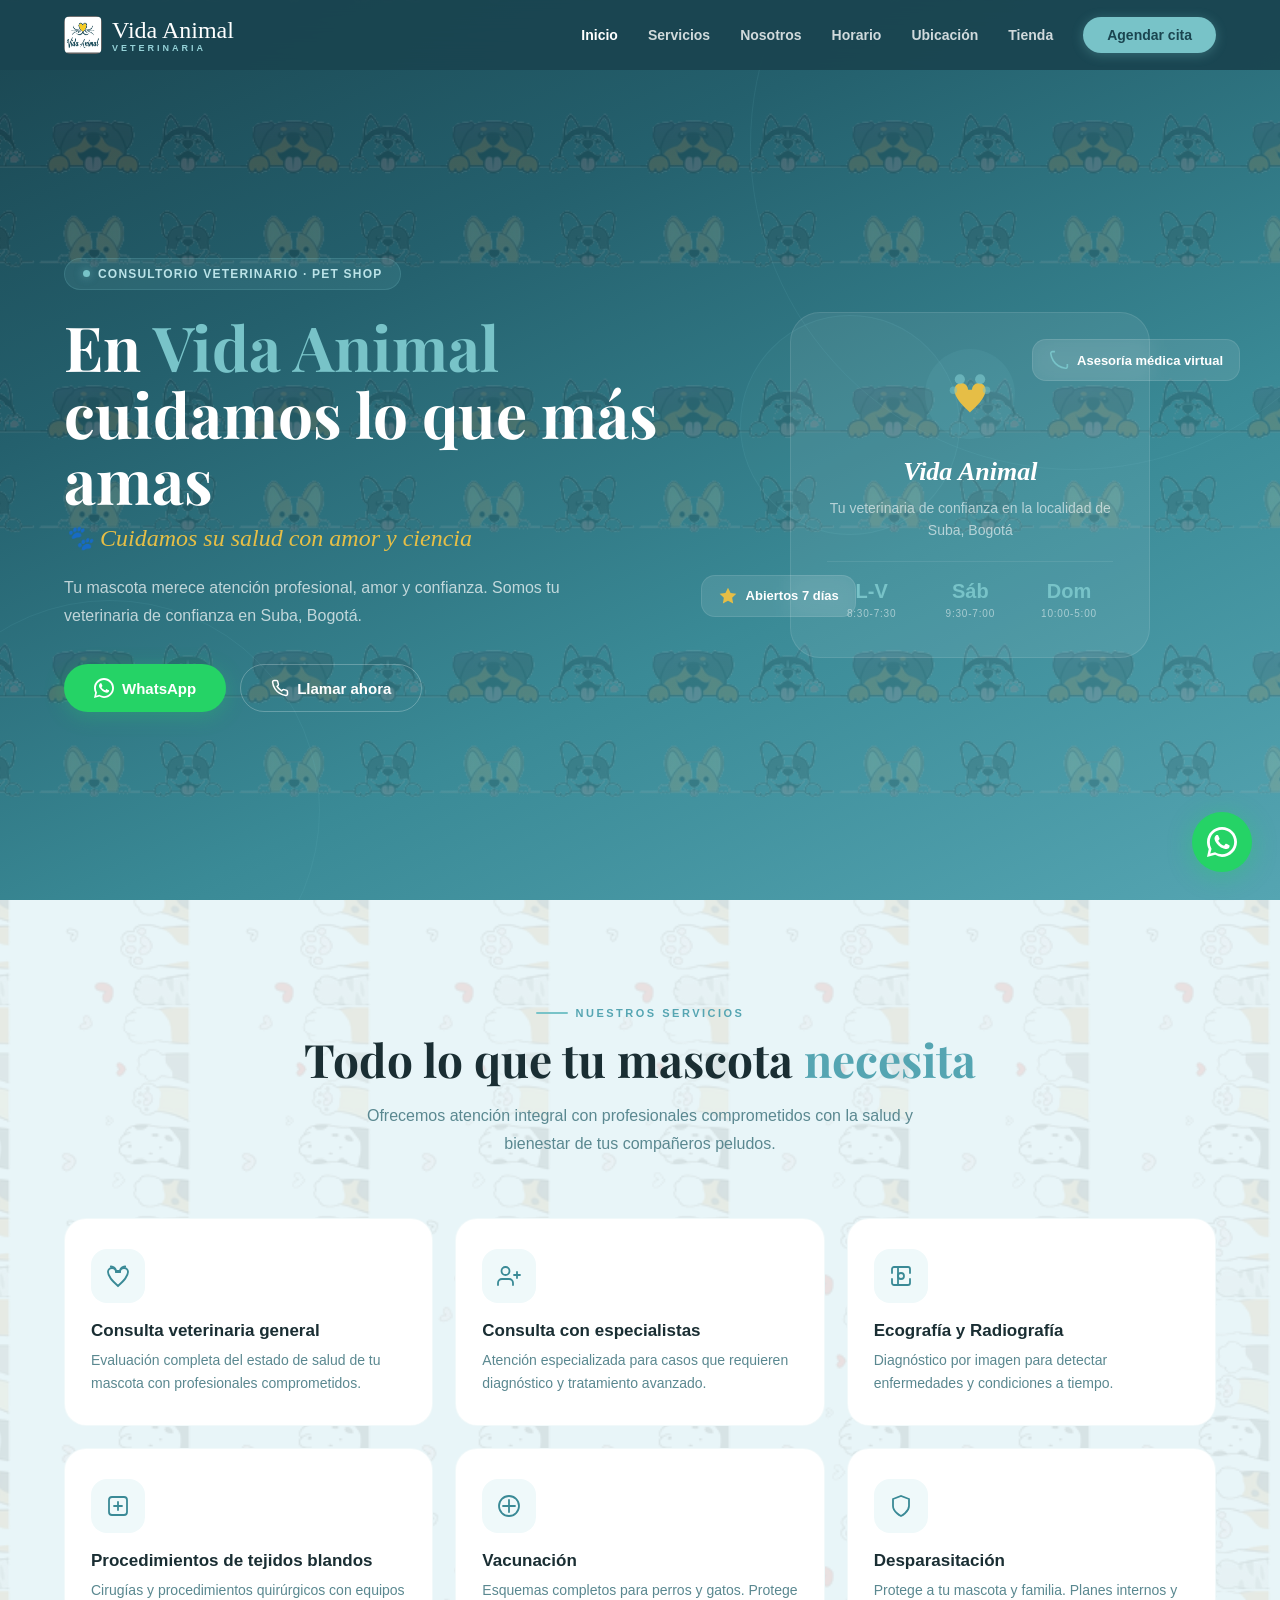
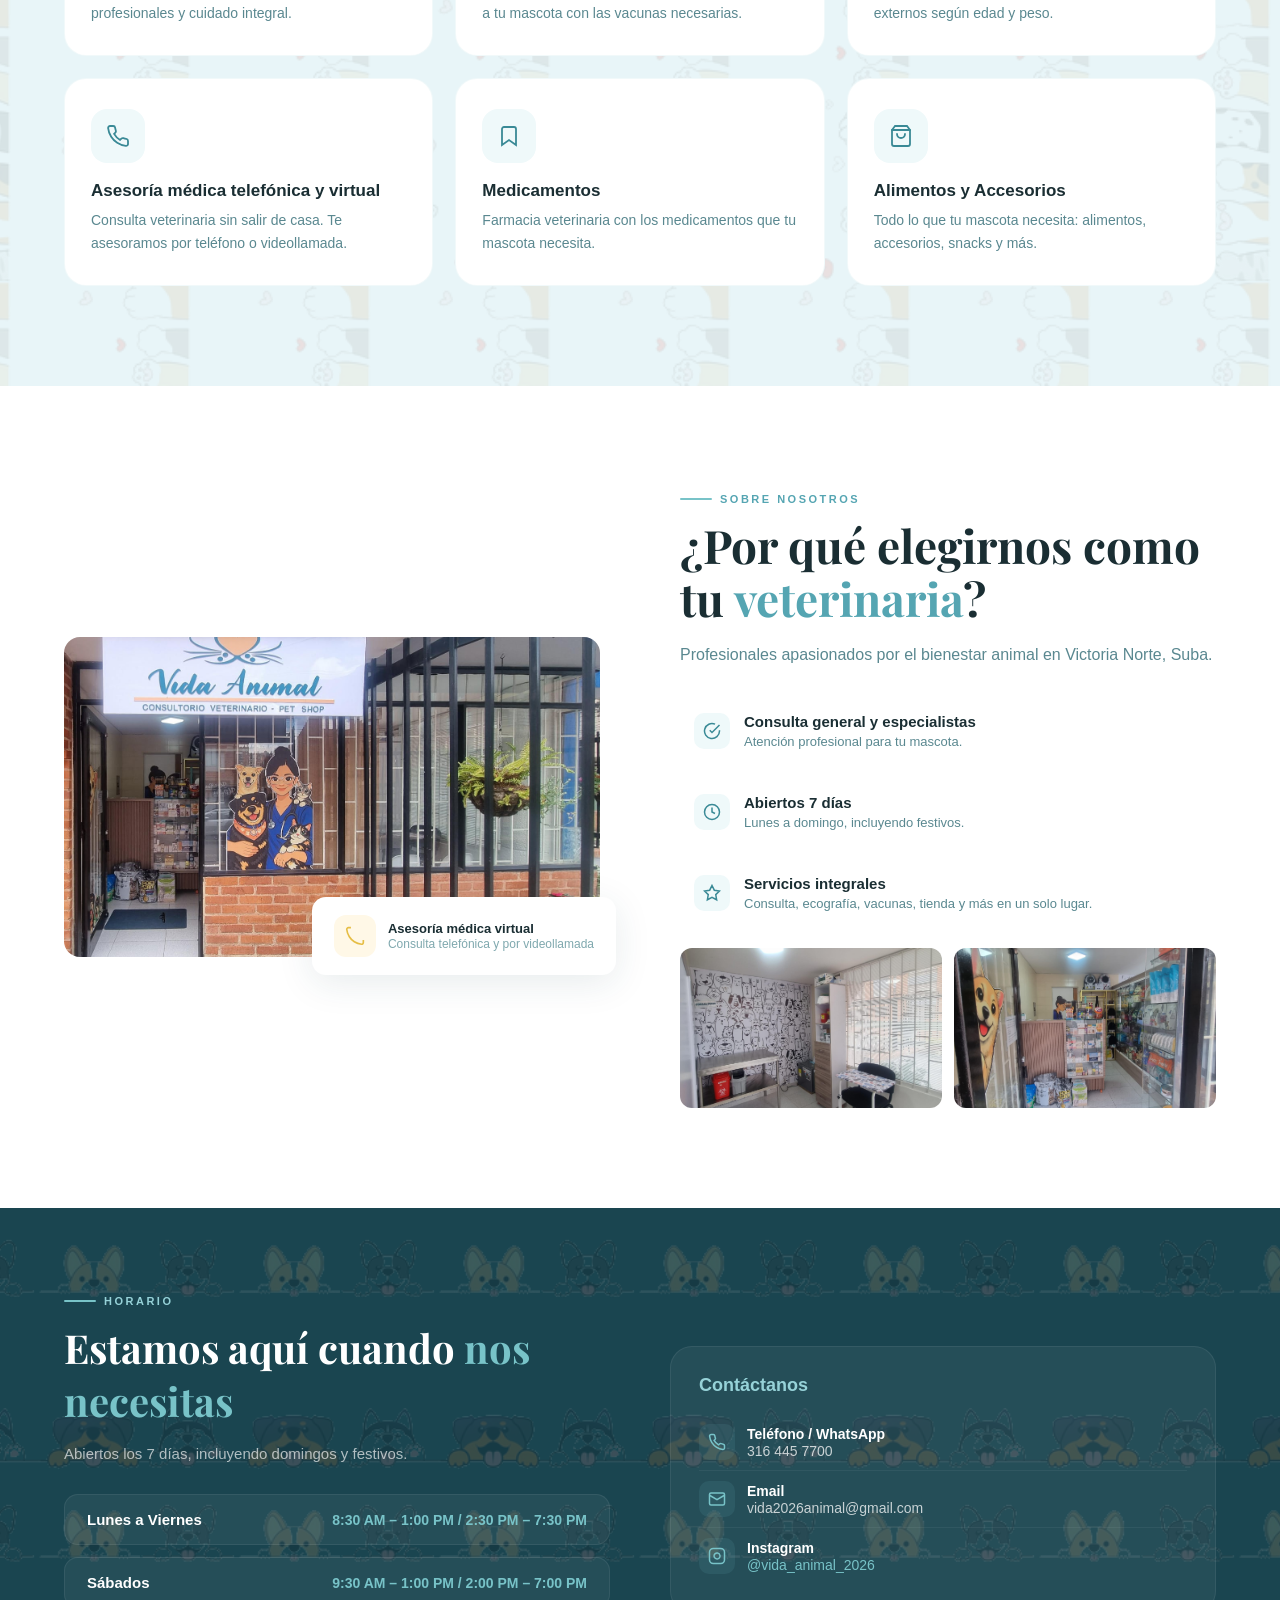
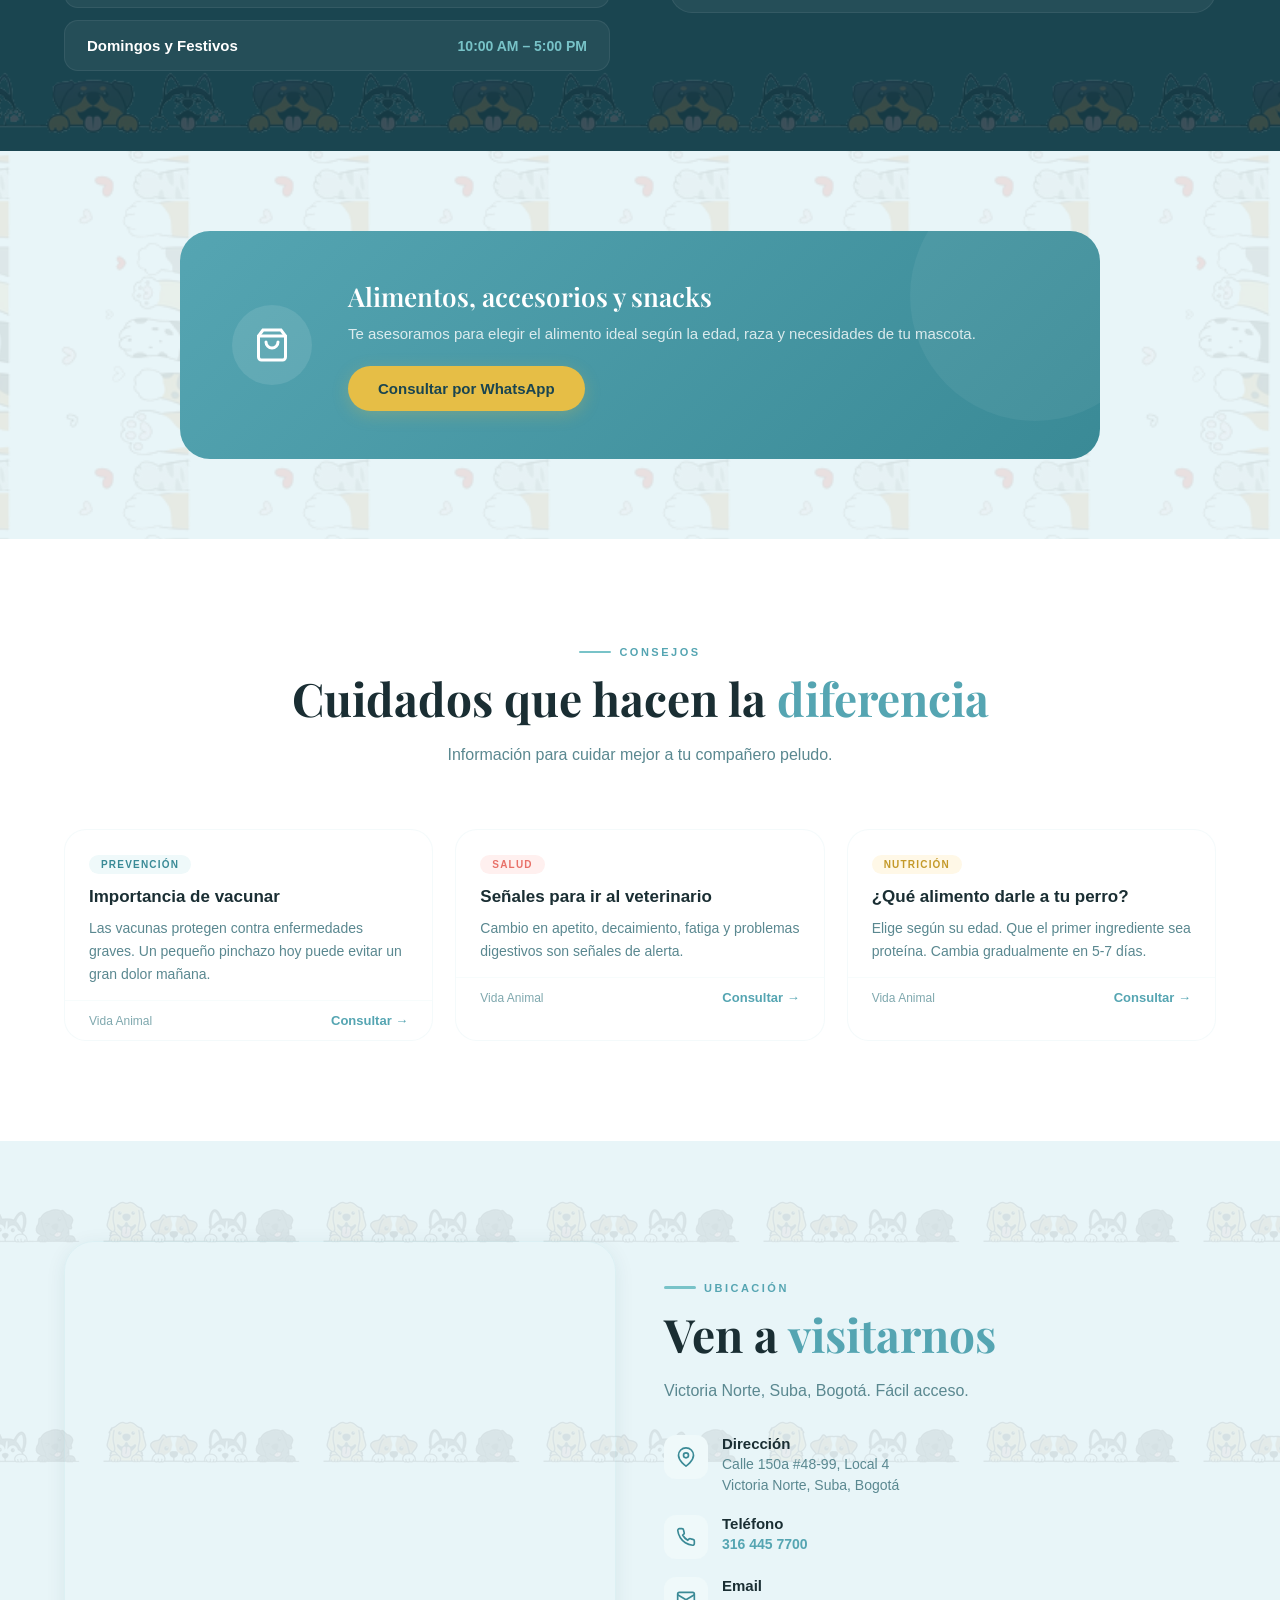
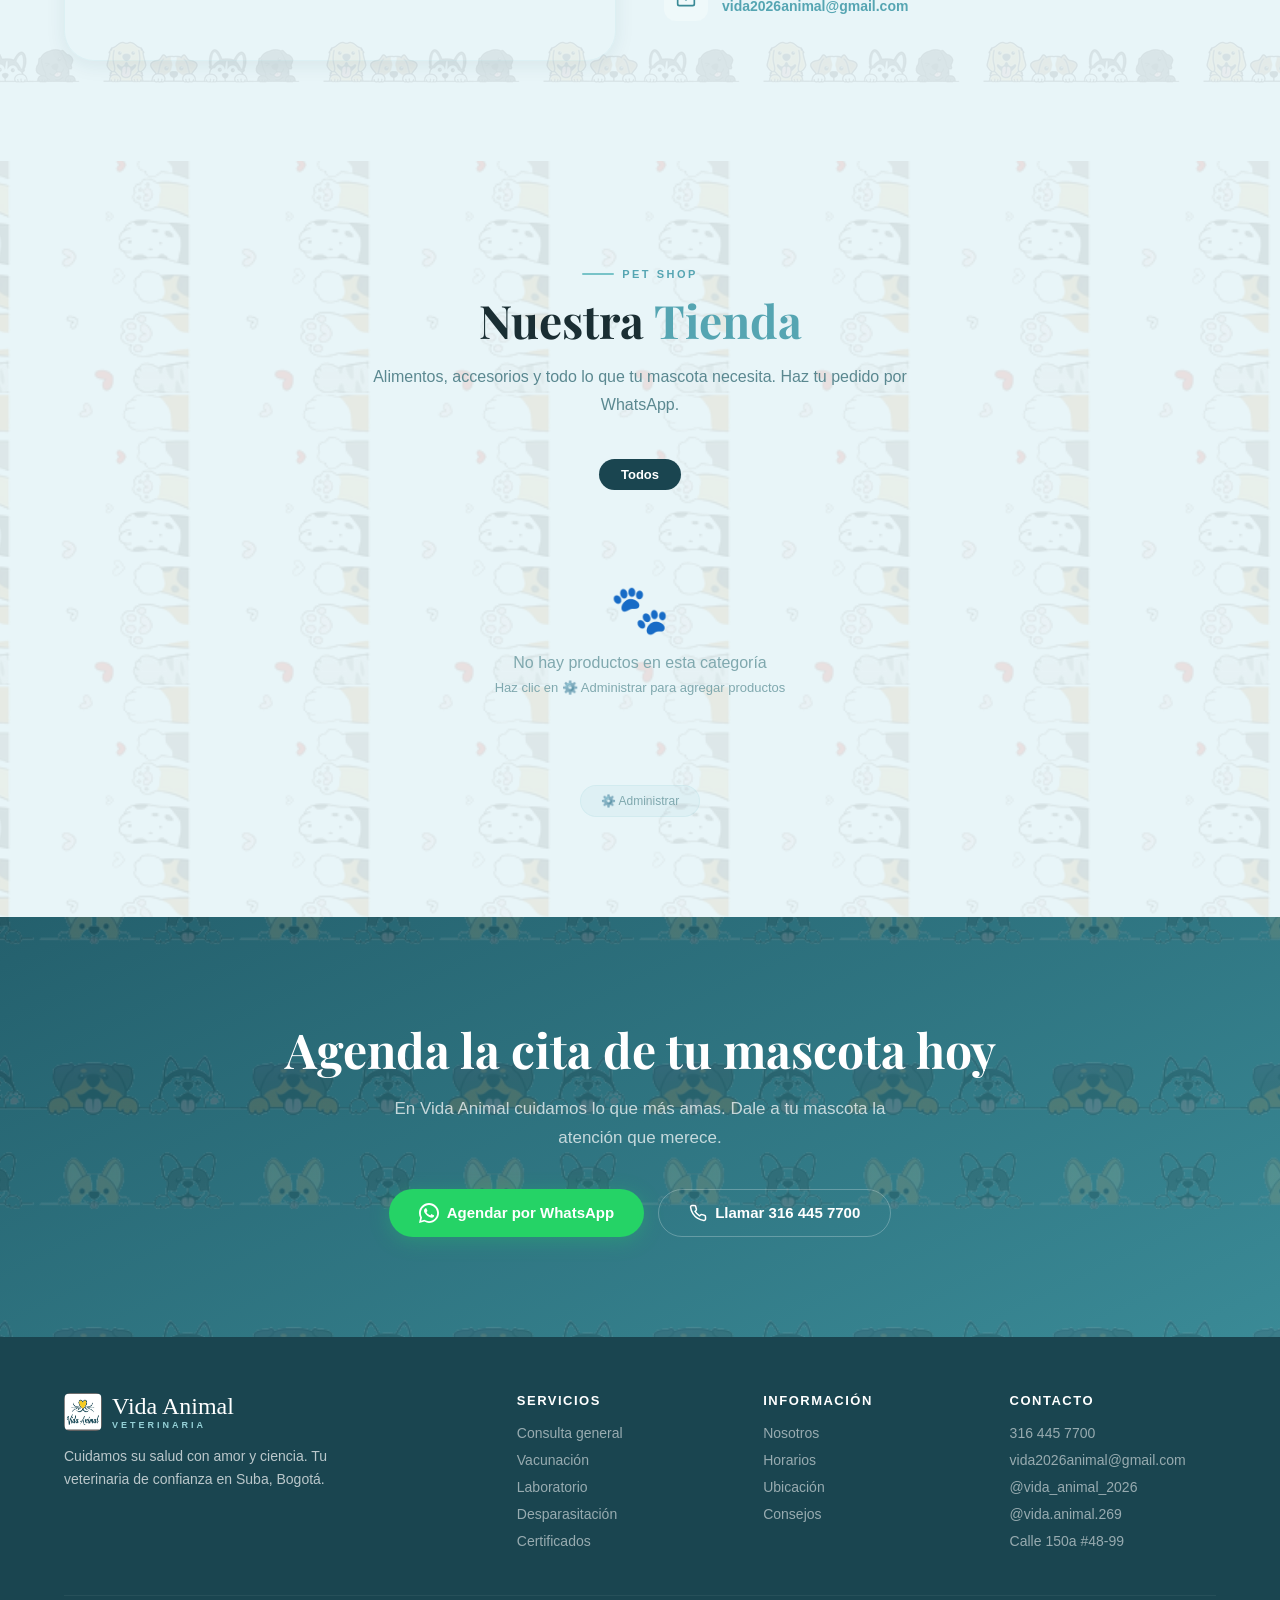
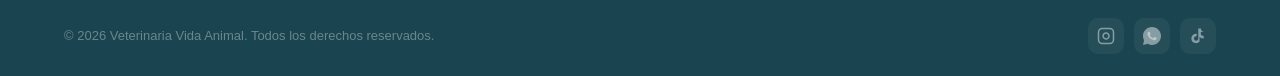
==== commit e9824849: "Rename index_3.html to index.html" ====
--- a/index.html
+++ b/index.html
@@ -3,2055 +3,604 @@
 <head>
   <meta charset="UTF-8">
   <meta name="viewport" content="width=device-width, initial-scale=1.0">
-  <title>Liz Melly Fontecha — Fine Art</title>
-  <meta name="description" content="Liz Melly Fontecha — Artista visual. Obras originales, prints, obras personalizadas y proyectos especiales.">
+  <meta name="description" content="Veterinaria Vida Animal - Cuidamos su salud con amor y ciencia. Consulta presencial y a domicilio en Suba, Bogotá.">
+  <meta name="keywords" content="veterinaria, Suba, Bogotá, mascotas, vacunación, consulta veterinaria, domicilio">
+  <meta name="author" content="Veterinaria Vida Animal">
+
+  <title>Vida Animal | Veterinaria - Cuidamos su salud con amor y ciencia</title>
+
+  <!-- Favicon -->
   <link rel="icon" type="image/x-icon" href="favicon.ico">
-  <link rel="icon" type="image/png" sizes="32x32" href="favicon-32.png">
-  <link rel="icon" type="image/png" sizes="192x192" href="favicon-192.png">
-  <link rel="apple-touch-icon" href="apple-touch-icon.png">
-  <style>
-/* ============================================
-   LIZ MELLY FONTECHA — FINE ART
-   Paleta: Burgundy #6E1F2B · Beige #E8DCCF
-   ============================================ */
-
-@import url('https://fonts.googleapis.com/css2?family=Cormorant+Garamond:ital,wght@0,300;0,400;0,500;0,600;1,300;1,400&family=Playfair+Display:ital,wght@0,400;0,500;0,700;1,400&family=DM+Sans:ital,wght@0,300;0,400;0,500;1,300&family=Lato:wght@300;400;700&display=swap');
-
-:root {
-  --burg: #6E1F2B;
-  --burg-light: #8a3345;
-  --burg-dark: #4a1018;
-  --beige: #E8DCCF;
-  --beige-light: #f5ede4;
-  --beige-dark: #d4c4b2;
-  --cream: #fdf9f5;
-  --text-dark: #3a1a20;
-}
-
-* { margin: 0; padding: 0; box-sizing: border-box; }
-
-html { scroll-behavior: smooth; }
-
-body {
-  font-family: 'DM Sans', sans-serif;
-  color: var(--text-dark);
-  background: var(--cream);
-  line-height: 1.6;
-}
-
-img { max-width: 100%; height: auto; display: block; }
-a { text-decoration: none; color: inherit; }
-
-/* ====== BUTTONS ====== */
-.btn {
-  display: inline-block;
-  padding: 14px 36px;
-  background: var(--burg);
-  color: var(--beige);
-  font-size: 11px;
-  letter-spacing: 2.5px;
-  text-transform: uppercase;
-  border: none;
-  cursor: pointer;
-  font-family: 'DM Sans', sans-serif;
-  transition: background .3s, transform .2s;
-}
-.btn:hover { background: var(--burg-light); transform: translateY(-1px); }
-
-.btn-ghost {
-  display: inline-block;
-  padding: 13px 30px;
-  background: none;
-  border: 1.5px solid var(--burg);
-  color: var(--burg);
-  font-size: 11px;
-  letter-spacing: 2px;
-  text-transform: uppercase;
-  cursor: pointer;
-  font-family: 'DM Sans', sans-serif;
-  transition: all .3s;
-}
-.btn-ghost:hover { background: var(--burg); color: var(--beige); }
-
-/* ====== NAVIGATION ====== */
-.nav {
-  display: flex;
-  align-items: center;
-  justify-content: space-between;
-  padding: 18px 48px;
-  border-bottom: 1px solid var(--beige);
-  position: sticky;
-  top: 0;
-  background: var(--cream);
-  z-index: 100;
-}
-.nav-logo img { height: 48px; }
-.nav-links { display: flex; gap: 32px; }
-.nav-links a {
-  font-size: 11px;
-  letter-spacing: 2px;
-  color: var(--burg);
-  text-transform: uppercase;
-  font-weight: 500;
-  position: relative;
-  transition: opacity .3s;
-}
-.nav-links a:hover { opacity: .6; }
-.nav-links a.active::after {
-  content: '';
-  position: absolute;
-  bottom: -6px;
-  left: 0;
-  right: 0;
-  height: 1.5px;
-  background: var(--burg);
-}
-.nav-cta {
-  font-size: 10px;
-  letter-spacing: 2px;
-  color: var(--cream);
-  background: var(--burg);
-  padding: 10px 24px;
-  text-transform: uppercase;
-  transition: background .3s;
-}
-.nav-cta:hover { background: var(--burg-light); }
-.nav-right { display: flex; align-items: center; gap: 16px; }
-.nav-cart {
-  background: none;
-  border: none;
-  color: var(--burg);
-  cursor: pointer;
-  position: relative;
-  padding: 6px;
-  transition: opacity .3s;
-}
-.nav-cart:hover { opacity: .6; }
-.cart-count {
-  position: absolute;
-  top: -2px;
-  right: -4px;
-  width: 18px;
-  height: 18px;
-  background: var(--burg);
-  color: var(--beige);
-  border-radius: 50%;
-  font-size: 10px;
-  display: flex;
-  align-items: center;
-  justify-content: center;
-  font-family: 'DM Sans', sans-serif;
-}
-.nav-hamburger {
-  display: none;
-  font-size: 24px;
-  color: var(--burg);
-  cursor: pointer;
-  background: none;
-  border: none;
-}
-
-/* ====== HERO SECTION ====== */
-.hero {
-  display: grid;
-  grid-template-columns: 1.2fr 1fr;
-  min-height: 75vh;
-}
-.hero-visual {
-  background: var(--beige);
-  display: flex;
-  align-items: center;
-  justify-content: center;
-  position: relative;
-  overflow: hidden;
-}
-.hero-visual::before {
-  content: '';
-  position: absolute;
-  inset: 28px;
-  border: 1px solid var(--beige-dark);
-  pointer-events: none;
-}
-.hero-visual img {
-  width: 70%;
-  max-height: 80%;
-  object-fit: contain;
-  border: 12px solid var(--cream);
-  box-shadow: 0 8px 40px rgba(110,31,43,.08);
-}
-.hero-detail {
-  display: flex;
-  flex-direction: column;
-  justify-content: center;
-  padding: 50px 56px;
-}
-.hero-tag {
-  font-size: 10px;
-  letter-spacing: 3px;
-  color: var(--burg);
-  text-transform: uppercase;
-  opacity: .45;
-  margin-bottom: 16px;
-}
-.hero-title {
-  font-family: 'Playfair Display', serif;
-  font-size: 2.4rem;
-  color: var(--burg-dark);
-  font-weight: 400;
-  line-height: 1.25;
-  margin-bottom: 8px;
-}
-.hero-artist {
-  font-size: 14px;
-  color: var(--burg-light);
-  font-style: italic;
-  margin-bottom: 16px;
-}
-.hero-desc {
-  font-size: 14px;
-  color: var(--burg-light);
-  opacity: .7;
-  line-height: 1.8;
-  margin-bottom: 20px;
-}
-.hero-meta {
-  font-size: 12px;
-  color: var(--burg-light);
-  opacity: .5;
-  line-height: 1.8;
-  margin-bottom: 24px;
-}
-.hero-buttons { display: flex; gap: 12px; flex-wrap: wrap; }
-
-/* ====== SECTION HEADERS ====== */
-.section-header {
-  display: flex;
-  justify-content: space-between;
-  align-items: center;
-  padding: 40px 48px 24px;
-}
-.section-header h2 {
-  font-family: 'Cormorant Garamond', serif;
-  font-size: 1.3rem;
-  color: var(--burg);
-  font-weight: 400;
-  letter-spacing: 3px;
-  text-transform: uppercase;
-}
-.section-header a {
-  font-size: 11px;
-  color: var(--burg);
-  opacity: .4;
-  letter-spacing: 1px;
-  transition: opacity .3s;
-}
-.section-header a:hover { opacity: .8; }
-
-/* ====== COLLECTION GRID ====== */
-.collection-grid {
-  display: grid;
-  grid-template-columns: repeat(auto-fit, minmax(220px, 1fr));
-  gap: 20px;
-  padding: 0 48px 50px;
-}
-.obra-card {
-  background: var(--beige-light);
-  cursor: pointer;
-  transition: transform .3s, box-shadow .3s;
-  overflow: hidden;
-}
-.obra-card:hover {
-  transform: translateY(-4px);
-  box-shadow: 0 12px 40px rgba(110,31,43,.08);
-}
-.obra-card-img {
-  aspect-ratio: .85;
-  overflow: hidden;
-  position: relative;
-  border-bottom: 1px solid var(--beige-dark);
-}
-.obra-card-img img {
-  width: 100%;
-  height: 100%;
-  object-fit: cover;
-  transition: transform .5s;
-}
-.obra-card:hover .obra-card-img img { transform: scale(1.03); }
-.obra-card-badge {
-  position: absolute;
-  top: 10px;
-  right: 10px;
-  background: var(--burg);
-  color: var(--beige);
-  font-size: 9px;
-  letter-spacing: 1.5px;
-  padding: 5px 12px;
-  text-transform: uppercase;
-}
-.obra-card-badge.vendida { background: var(--burg-dark); }
-.obra-card-info { padding: 16px 18px; }
-.obra-card-name {
-  font-size: 14px;
-  color: var(--text-dark);
-  font-weight: 500;
-  margin-bottom: 4px;
-}
-.obra-card-tech {
-  font-size: 11px;
-  color: var(--burg-light);
-  opacity: .5;
-}
-.obra-card-row {
-  display: flex;
-  justify-content: space-between;
-  align-items: center;
-  margin-top: 12px;
-}
-.obra-card-action {
-  font-size: 9px;
-  color: var(--cream);
-  background: var(--burg);
-  padding: 6px 16px;
-  letter-spacing: 1.5px;
-  text-transform: uppercase;
-  transition: background .3s;
-}
-.obra-card-action:hover { background: var(--burg-light); }
-
-/* ====== SERVICES ====== */
-.services {
-  background: var(--beige);
-  padding: 50px 48px;
-}
-.services-title {
-  font-family: 'Cormorant Garamond', serif;
-  font-size: 1.3rem;
-  color: var(--burg);
-  font-weight: 400;
-  letter-spacing: 3px;
-  text-transform: uppercase;
-  margin-bottom: 28px;
-}
-.services-grid {
-  display: grid;
-  grid-template-columns: repeat(3, 1fr);
-  gap: 24px;
-}
-.service-card {
-  background: var(--cream);
-  padding: 36px 28px;
-  text-align: center;
-  border: 1px solid var(--beige-dark);
-  transition: transform .3s;
-}
-.service-card:hover { transform: translateY(-3px); }
-.service-icon {
-  width: 56px;
-  height: 56px;
-  border-radius: 50%;
-  background: var(--beige);
-  margin: 0 auto 18px;
-  display: flex;
-  align-items: center;
-  justify-content: center;
-  font-size: 22px;
-  color: var(--burg);
-}
-.service-card h3 {
-  font-family: 'Playfair Display', serif;
-  font-size: 1.1rem;
-  color: var(--burg);
-  font-weight: 400;
-  margin-bottom: 10px;
-}
-.service-card p {
-  font-size: 13px;
-  color: var(--burg-light);
-  line-height: 1.7;
-  opacity: .7;
-  margin-bottom: 18px;
-}
-
-/* ====== PROYECTOS ESPECIALES ====== */
-.proyectos-section {
-  background: var(--cream);
-  padding: 0 0 50px;
-}
-.proyectos-desc {
-  font-size: 14px;
-  color: var(--burg-light);
-  opacity: .7;
-  padding: 0 48px 24px;
-  line-height: 1.7;
-}
-.proyectos-grid {
-  display: grid;
-  grid-template-columns: 1fr 1fr;
-  gap: 24px;
-  padding: 0 48px;
-}
-.proyecto-video {
-  background: var(--beige-light);
-  border: 1px solid var(--beige-dark);
-  overflow: hidden;
-}
-.proyecto-video video {
-  width: 100%;
-  display: block;
-  background: #000;
-}
-.proyecto-video-title {
-  padding: 14px 18px;
-  font-size: 13px;
-  color: var(--text-dark);
-  font-weight: 500;
-}
-
-@media (max-width: 768px) {
-  .proyectos-grid {
-    grid-template-columns: 1fr;
-    padding: 0 20px;
-  }
-  .proyectos-desc { padding: 0 20px 18px; font-size: 13px; }
-}
-
-/* ====== ADMIN PANEL ====== */
-.admin-toggle-btn {
-  background: none;
-  border: 1px solid var(--beige-dark);
-  color: var(--burg-light);
-  font-size: 11px;
-  padding: 6px 14px;
-  cursor: pointer;
-  font-family: 'DM Sans', sans-serif;
-  opacity: .5;
-  transition: opacity .3s;
-}
-.admin-toggle-btn:hover { opacity: 1; }
-.admin-login {
-  display: flex;
-  gap: 10px;
-  align-items: center;
-  padding: 0 48px 20px;
-  flex-wrap: wrap;
-}
-.admin-login input {
-  padding: 10px 16px;
-  border: 1px solid var(--beige-dark);
-  background: var(--cream);
-  font-size: 14px;
-  font-family: 'DM Sans', sans-serif;
-  outline: none;
-  width: 220px;
-}
-.admin-login input:focus { border-color: var(--burg); }
-.admin-error { color: #c0392b; font-size: 12px; }
-.admin-panel {
-  margin: 0 48px 30px;
-  background: var(--cream);
-  border: 2px solid var(--burg);
-  padding: 24px;
-}
-.admin-panel-header {
-  display: flex;
-  justify-content: space-between;
-  align-items: center;
-  margin-bottom: 20px;
-}
-.admin-panel-header h3 {
-  font-family: 'Playfair Display', serif;
-  color: var(--burg);
-  font-size: 1.2rem;
-  font-weight: 400;
-}
-.admin-form { margin-bottom: 24px; }
-.admin-form-row { display: flex; gap: 16px; margin-bottom: 12px; }
-.admin-field { flex: 1; margin-bottom: 10px; }
-.admin-field label {
-  display: block;
-  font-size: 10px;
-  letter-spacing: 1.5px;
-  color: var(--burg);
-  text-transform: uppercase;
-  margin-bottom: 4px;
-}
-.admin-field input, .admin-field select {
-  width: 100%;
-  padding: 10px 14px;
-  border: 1px solid var(--beige-dark);
-  background: var(--beige-light);
-  font-size: 13px;
-  font-family: 'DM Sans', sans-serif;
-  outline: none;
-}
-.admin-field input:focus, .admin-field select:focus { border-color: var(--burg); }
-.admin-hint { font-size: 10px; color: var(--burg-light); opacity: .5; margin-top: 4px; display: block; }
-.admin-form-buttons { display: flex; gap: 10px; margin-top: 12px; }
-.admin-product-list { border-top: 1px solid var(--beige-dark); padding-top: 16px; }
-.admin-product-item {
-  display: flex;
-  align-items: center;
-  gap: 14px;
-  padding: 12px 0;
-  border-bottom: 1px solid var(--beige);
-}
-.admin-product-item img {
-  width: 60px;
-  height: 60px;
-  object-fit: cover;
-  border: 2px solid var(--beige);
-}
-.admin-product-info { flex: 1; }
-.admin-product-info strong { font-size: 13px; color: var(--text-dark); }
-.admin-product-info span { font-size: 11px; color: var(--burg-light); opacity: .6; display: block; margin-top: 2px; }
-.admin-product-price { font-size: 14px; color: var(--burg); font-weight: 700; min-width: 80px; }
-.admin-product-status {
-  font-size: 9px;
-  letter-spacing: 1px;
-  text-transform: uppercase;
-  padding: 4px 10px;
-  min-width: 80px;
-  text-align: center;
-}
-.admin-product-status.disponible { background: var(--burg); color: var(--beige); }
-.admin-product-status.vendida { background: var(--burg-dark); color: var(--beige); }
-.admin-product-status.reservada { background: var(--beige-dark); color: var(--burg); }
-.admin-product-actions { display: flex; gap: 6px; }
-.admin-product-actions button {
-  padding: 6px 12px;
-  font-size: 10px;
-  border: none;
-  cursor: pointer;
-  font-family: 'DM Sans', sans-serif;
-}
-.admin-btn-edit { background: var(--beige); color: var(--burg); }
-.admin-btn-delete { background: none; border: 1px solid #c0392b !important; color: #c0392b; }
-.admin-save-bar { margin-top: 20px; text-align: center; }
-.admin-save-all { font-size: 14px; padding: 14px 40px; }
-
-@media (max-width: 768px) {
-  .admin-login { padding: 0 20px 16px; }
-  .admin-panel { margin: 0 20px 24px; padding: 16px; }
-  .admin-form-row { flex-direction: column; gap: 0; }
-  .admin-product-item { flex-wrap: wrap; }
-  .admin-product-price { min-width: auto; }
-}
-
-/* ====== CONCEPTO ARTÍSTICO ====== */
-.concepto {
-  background: var(--burg);
-  padding: 60px 80px;
-  text-align: center;
-}
-.concepto-line {
-  width: 50px;
-  height: 1px;
-  background: var(--beige);
-  opacity: .2;
-  margin: 0 auto 18px;
-}
-.concepto h2 {
-  font-family: 'Playfair Display', serif;
-  color: var(--beige);
-  font-size: 1.5rem;
-  font-weight: 400;
-  margin-bottom: 18px;
-}
-.concepto p {
-  font-size: 14px;
-  color: var(--beige);
-  opacity: .6;
-  line-height: 1.9;
-  max-width: 700px;
-  margin: 0 auto;
-}
-
-/* ====== ABOUT ====== */
-.about {
-  display: grid;
-  grid-template-columns: 1fr 1.2fr;
-  min-height: 480px;
-}
-.about-img {
-  background: var(--beige);
-  display: flex;
-  align-items: center;
-  justify-content: center;
-  padding: 40px;
-}
-.about-img img {
-  width: 80%;
-  max-height: 90%;
-  object-fit: cover;
-  border: 10px solid var(--cream);
-  box-shadow: 0 6px 30px rgba(110,31,43,.06);
-}
-.about-text {
-  padding: 50px 56px;
-  display: flex;
-  flex-direction: column;
-  justify-content: center;
-}
-.about-tag {
-  font-size: 10px;
-  letter-spacing: 3px;
-  color: var(--burg);
-  text-transform: uppercase;
-  opacity: .45;
-  margin-bottom: 14px;
-}
-.about-text h2 {
-  font-family: 'Playfair Display', serif;
-  font-size: 1.8rem;
-  color: var(--burg);
-  font-weight: 400;
-  margin-bottom: 18px;
-}
-.about-text p {
-  font-size: 14px;
-  color: var(--burg-light);
-  opacity: .7;
-  line-height: 1.9;
-  margin-bottom: 14px;
-}
-
-/* ====== VENTAS ====== */
-.ventas-section {
-  background: var(--beige-light);
-  padding: 0 0 50px;
-}
-.ventas-section .section-header {
-  padding: 50px 48px 10px;
-}
-.ventas-subtitle {
-  font-family: 'Cormorant Garamond', serif;
-  font-size: 1rem;
-  color: var(--burg);
-  font-weight: 400;
-  letter-spacing: 2px;
-  text-transform: uppercase;
-  padding: 10px 48px 18px;
-  opacity: .6;
-}
-.ventas-grid {
-  display: grid;
-  grid-template-columns: repeat(auto-fit, minmax(280px, 1fr));
-  gap: 24px;
-  padding: 0 48px;
-}
-.venta-card {
-  background: var(--cream);
-  border: 1px solid var(--beige-dark);
-  overflow: hidden;
-  transition: transform .3s, box-shadow .3s;
-}
-.venta-card:hover {
-  transform: translateY(-4px);
-  box-shadow: 0 12px 40px rgba(110,31,43,.1);
-}
-.venta-card-img {
-  aspect-ratio: .85;
-  overflow: hidden;
-  position: relative;
-}
-.venta-card-img img {
-  width: 100%;
-  height: 100%;
-  object-fit: cover;
-  transition: transform .5s;
-}
-.venta-card:hover .venta-card-img img { transform: scale(1.03); }
-.venta-status {
-  position: absolute;
-  bottom: 12px;
-  left: 12px;
-  font-size: 9px;
-  letter-spacing: 1.5px;
-  padding: 6px 14px;
-  text-transform: uppercase;
-  font-weight: 500;
-}
-.venta-status.disponible {
-  background: var(--burg);
-  color: var(--beige);
-}
-.venta-status.vendida {
-  background: var(--burg-dark);
-  color: var(--beige);
-}
-.venta-card-info {
-  padding: 20px 22px;
-}
-.venta-card-name {
-  font-family: 'Playfair Display', serif;
-  font-size: 1.1rem;
-  color: var(--text-dark);
-  font-weight: 400;
-  margin-bottom: 4px;
-}
-.venta-card-tech {
-  font-size: 12px;
-  color: var(--burg-light);
-  opacity: .5;
-  margin-bottom: 8px;
-}
-.venta-card-desc {
-  font-size: 12px;
-  color: var(--burg-light);
-  opacity: .6;
-  line-height: 1.6;
-  margin-bottom: 12px;
-}
-.venta-card-price {
-  font-family: 'Lato', sans-serif;
-  font-size: 1.1rem;
-  color: var(--burg);
-  font-weight: 700;
-  margin-bottom: 16px;
-}
-.venta-btn {
-  width: 100%;
-  text-align: center;
-  display: block;
-}
-
-/* Prints empty state */
-.prints-empty {
-  text-align: center;
-  padding: 40px 48px;
-  background: var(--cream);
-  margin: 0 48px;
-  border: 1px dashed var(--beige-dark);
-}
-.prints-empty p {
-  font-size: 14px;
-  color: var(--burg-light);
-  opacity: .6;
-  margin-bottom: 18px;
-}
-
-/* WhatsApp floating button */
-.whatsapp-float {
-  position: fixed;
-  bottom: 24px;
-  right: 24px;
-  width: 56px;
-  height: 56px;
-  background: #25D366;
-  border-radius: 50%;
-  display: flex;
-  align-items: center;
-  justify-content: center;
-  box-shadow: 0 4px 20px rgba(37,211,102,.4);
-  z-index: 90;
-  transition: transform .3s, box-shadow .3s;
-}
-.whatsapp-float:hover {
-  transform: scale(1.1);
-  box-shadow: 0 6px 28px rgba(37,211,102,.5);
-}
-
-@media (max-width: 768px) {
-  .ventas-grid {
-    grid-template-columns: 1fr;
-    padding: 0 20px;
-  }
-  .ventas-section .section-header {
-    padding: 36px 20px 10px;
-  }
-  .ventas-subtitle {
-    padding: 10px 20px 14px;
-  }
-  .prints-empty {
-    margin: 0 20px;
-    padding: 30px 20px;
-  }
-  .whatsapp-float {
-    bottom: 16px;
-    right: 16px;
-    width: 50px;
-    height: 50px;
-  }
-}
-
-/* ====== CONTACT ====== */
-.contact {
-  background: var(--beige-light);
-  padding: 60px 48px;
-  text-align: center;
-}
-.contact h2 {
-  font-family: 'Playfair Display', serif;
-  font-size: 1.5rem;
-  color: var(--burg);
-  font-weight: 400;
-  margin-bottom: 10px;
-}
-.contact p {
-  font-size: 14px;
-  color: var(--burg-light);
-  opacity: .6;
-  margin-bottom: 28px;
-}
-.contact-form {
-  max-width: 500px;
-  margin: 0 auto;
-  text-align: left;
-}
-.contact-form label {
-  display: block;
-  font-size: 10px;
-  letter-spacing: 2px;
-  color: var(--burg);
-  text-transform: uppercase;
-  margin-bottom: 6px;
-  margin-top: 16px;
-}
-.contact-form input,
-.contact-form textarea,
-.contact-form select {
-  width: 100%;
-  padding: 12px 16px;
-  border: 1px solid var(--beige-dark);
-  background: var(--cream);
-  font-family: 'DM Sans', sans-serif;
-  font-size: 14px;
-  color: var(--text-dark);
-  outline: none;
-  transition: border-color .3s;
-}
-.contact-form input:focus,
-.contact-form textarea:focus,
-.contact-form select:focus {
-  border-color: var(--burg);
-}
-.contact-form textarea { height: 120px; resize: vertical; }
-.contact-form .btn { margin-top: 20px; width: 100%; text-align: center; }
-
-/* ====== FOOTER ====== */
-.footer {
-  background: var(--beige);
-  padding: 32px 48px;
-  display: flex;
-  justify-content: space-between;
-  align-items: center;
-  border-top: 1px solid var(--beige-dark);
-}
-.footer-logo img { height: 36px; opacity: .5; }
-.footer-text {
-  font-size: 11px;
-  color: var(--burg-light);
-  opacity: .4;
-  letter-spacing: 1px;
-}
-.footer-social { display: flex; gap: 12px; }
-.footer-social a {
-  width: 36px;
-  height: 36px;
-  border-radius: 50%;
-  border: 1px solid var(--beige-dark);
-  display: flex;
-  align-items: center;
-  justify-content: center;
-  font-size: 13px;
-  color: var(--burg);
-  transition: all .3s;
-}
-.footer-social a:hover {
-  background: var(--burg);
-  color: var(--beige);
-  border-color: var(--burg);
-}
-
-/* ====== MOBILE MENU OVERLAY ====== */
-.mobile-menu {
-  display: none;
-  position: fixed;
-  inset: 0;
-  background: var(--cream);
-  z-index: 200;
-  flex-direction: column;
-  align-items: center;
-  justify-content: center;
-  gap: 28px;
-}
-.mobile-menu.active { display: flex; }
-.mobile-menu a {
-  font-size: 16px;
-  letter-spacing: 3px;
-  color: var(--burg);
-  text-transform: uppercase;
-}
-.mobile-menu .close-menu {
-  position: absolute;
-  top: 20px;
-  right: 24px;
-  font-size: 28px;
-  color: var(--burg);
-  cursor: pointer;
-  background: none;
-  border: none;
-}
-
-/* ====== RESPONSIVE ====== */
-@media (max-width: 1024px) {
-  .collection-grid { grid-template-columns: repeat(3, 1fr); }
-  .hero { grid-template-columns: 1fr; }
-  .hero-visual { min-height: 50vh; }
-  .hero-detail { padding: 36px 40px; }
-  .about { grid-template-columns: 1fr; }
-  .about-img { min-height: 350px; }
-}
-
-@media (max-width: 768px) {
-  .nav { padding: 14px 20px; }
-  .nav-links { display: none; }
-  .nav-hamburger { display: block; }
-  .nav-cta { font-size: 8px; padding: 8px 16px; letter-spacing: 1.5px; }
-  .nav-logo img { height: 36px; }
-
-  .hero-visual { min-height: 45vh; }
-  .hero-visual::before { inset: 16px; }
-  .hero-visual img { width: 60%; border-width: 8px; }
-  .hero-detail { padding: 24px 20px; }
-  .hero-title { font-size: 1.8rem; }
-  .hero-desc { font-size: 13px; }
-  .hero-buttons { flex-direction: column; }
-  .hero-buttons .btn,
-  .hero-buttons .btn-ghost { text-align: center; width: 100%; }
-
-  .section-header { padding: 30px 20px 16px; }
-  .collection-grid {
-    grid-template-columns: 1fr 1fr;
-    gap: 12px;
-    padding: 0 20px 30px;
-  }
-  .obra-card-info { padding: 12px 14px; }
-  .obra-card-name { font-size: 13px; }
-
-  .services { padding: 36px 20px; }
-  .services-grid { grid-template-columns: 1fr; gap: 14px; }
-  .service-card {
-    text-align: left;
-    display: flex;
-    gap: 16px;
-    align-items: flex-start;
-    padding: 20px;
-  }
-  .service-icon { margin: 0; flex-shrink: 0; }
-  .service-card h3 { font-size: 1rem; }
-  .service-card p { font-size: 12px; margin-bottom: 12px; }
-
-  .concepto { padding: 40px 24px; }
-  .concepto h2 { font-size: 1.2rem; }
-  .concepto p { font-size: 13px; }
-
-  .about-text { padding: 28px 20px; }
-  .about-text h2 { font-size: 1.4rem; }
-  .about-text p { font-size: 13px; }
-
-  .contact { padding: 40px 20px; }
-
-  .footer {
-    flex-direction: column;
-    gap: 16px;
-    text-align: center;
-    padding: 24px 20px;
-  }
-}
-
-@media (max-width: 480px) {
-  .hero-title { font-size: 1.5rem; }
-  .collection-grid { gap: 8px; }
-  .obra-card-name { font-size: 12px; }
-  .obra-card-tech { font-size: 10px; }
-}
-
-/* ====== NAV CART ====== */
-.nav-cart {
-  background: none;
-  border: none;
-  color: var(--burg);
-  cursor: pointer;
-  position: relative;
-  padding: 6px;
-  margin-left: 12px;
-}
-.cart-badge {
-  position: absolute;
-  top: -2px;
-  right: -6px;
-  width: 18px;
-  height: 18px;
-  background: var(--burg);
-  color: var(--beige);
-  border-radius: 50%;
-  font-size: 10px;
-  display: flex;
-  align-items: center;
-  justify-content: center;
-  font-family: 'DM Sans', sans-serif;
-  font-weight: 500;
-}
-
-/* ====== VENTAS TABS ====== */
-.ventas-tabs {
-  display: flex;
-  gap: 0;
-  padding: 0 48px 24px;
-}
-.ventas-tab {
-  padding: 12px 32px;
-  font-size: 11px;
-  letter-spacing: 2px;
-  text-transform: uppercase;
-  cursor: pointer;
-  font-family: 'DM Sans', sans-serif;
-  border: 1.5px solid var(--beige-dark);
-  background: none;
-  color: var(--burg-light);
-  transition: all .3s;
-}
-.ventas-tab.active {
-  background: var(--burg);
-  color: var(--beige);
-  border-color: var(--burg);
-}
-.ventas-tab:not(.active):hover {
-  background: var(--beige);
-}
-
-/* ====== LIGHTBOX ====== */
-.lightbox {
-  display: none;
-  position: fixed;
-  inset: 0;
-  background: rgba(74,16,24,.92);
-  z-index: 300;
-  align-items: center;
-  justify-content: center;
-  padding: 40px;
-}
-.lightbox.active { display: flex; }
-.lightbox-close {
-  position: absolute;
-  top: 20px;
-  right: 28px;
-  font-size: 36px;
-  color: var(--beige);
-  background: none;
-  border: none;
-  cursor: pointer;
-  opacity: .7;
-  transition: opacity .3s;
-}
-.lightbox-close:hover { opacity: 1; }
-.lightbox-content {
-  display: flex;
-  gap: 40px;
-  max-width: 1100px;
-  max-height: 85vh;
-  align-items: center;
-}
-.lightbox-content img {
-  max-width: 55%;
-  max-height: 80vh;
-  object-fit: contain;
-  border: 10px solid var(--cream);
-  box-shadow: 0 10px 50px rgba(0,0,0,.3);
-}
-.lightbox-info {
-  color: var(--beige);
-  max-width: 380px;
-}
-.lightbox-info h3 {
-  font-family: 'Playfair Display', serif;
-  font-size: 1.8rem;
-  font-weight: 400;
-  margin-bottom: 10px;
-}
-.lightbox-info p {
-  font-size: 13px;
-  opacity: .6;
-  line-height: 1.7;
-  margin-bottom: 8px;
-}
-.lightbox-info .btn {
-  margin-top: 16px;
-}
-
-@media (max-width: 768px) {
-  .lightbox { padding: 20px; }
-  .lightbox-content {
-    flex-direction: column;
-    gap: 20px;
-    overflow-y: auto;
-  }
-  .lightbox-content img {
-    max-width: 100%;
-    max-height: 50vh;
-    border-width: 6px;
-  }
-  .lightbox-info h3 { font-size: 1.3rem; }
-  .ventas-tabs { padding: 0 20px 18px; }
-  .ventas-tab { padding: 10px 20px; font-size: 10px; }
-}
-
-/* ====== CART SIDEBAR ====== */
-.cart-overlay {
-  display: none;
-  position: fixed;
-  inset: 0;
-  background: rgba(74,16,24,.4);
-  z-index: 250;
-}
-.cart-overlay.active { display: block; }
-.cart-sidebar {
-  position: fixed;
-  top: 0;
-  right: -400px;
-  width: 380px;
-  max-width: 90vw;
-  height: 100vh;
-  background: var(--cream);
-  z-index: 260;
-  display: flex;
-  flex-direction: column;
-  transition: right .3s ease;
-  box-shadow: -10px 0 40px rgba(110,31,43,.1);
-}
-.cart-sidebar.active { right: 0; }
-.cart-header {
-  display: flex;
-  justify-content: space-between;
-  align-items: center;
-  padding: 20px 24px;
-  border-bottom: 1px solid var(--beige);
-}
-.cart-header h3 {
-  font-family: 'Playfair Display', serif;
-  font-size: 1.2rem;
-  color: var(--burg);
-  font-weight: 400;
-}
-.cart-close {
-  font-size: 28px;
-  color: var(--burg);
-  background: none;
-  border: none;
-  cursor: pointer;
-}
-.cart-items {
-  flex: 1;
-  overflow-y: auto;
-  padding: 16px 24px;
-}
-.cart-empty {
-  text-align: center;
-  color: var(--burg-light);
-  opacity: .5;
-  padding: 40px 0;
-  font-size: 14px;
-}
-.cart-item {
-  display: flex;
-  gap: 14px;
-  padding: 14px 0;
-  border-bottom: 1px solid var(--beige);
-  align-items: center;
-}
-.cart-item img {
-  width: 70px;
-  height: 70px;
-  object-fit: cover;
-  border: 3px solid var(--beige);
-}
-.cart-item-info { flex: 1; }
-.cart-item-name {
-  font-size: 13px;
-  color: var(--text-dark);
-  font-weight: 500;
-  margin-bottom: 2px;
-}
-.cart-item-tech {
-  font-size: 10px;
-  color: var(--burg-light);
-  opacity: .5;
-}
-.cart-item-remove {
-  background: none;
-  border: none;
-  color: var(--burg-light);
-  font-size: 18px;
-  cursor: pointer;
-  opacity: .4;
-  transition: opacity .3s;
-}
-.cart-item-remove:hover { opacity: 1; }
-.cart-footer {
-  padding: 20px 24px;
-  border-top: 1px solid var(--beige);
-}
-.cart-total {
-  display: flex;
-  justify-content: space-between;
-  font-size: 14px;
-  color: var(--text-dark);
-  margin-bottom: 16px;
-  font-weight: 500;
-}
-.cart-checkout {
-  width: 100%;
-  text-align: center;
-  display: block;
-  margin-bottom: 10px;
-}
-.cart-clear {
-  width: 100%;
-  text-align: center;
-  display: block;
-  font-family: 'DM Sans', sans-serif;
-}
-
-/* ====== CART NOTIFICATION ====== */
-.cart-notification {
-  position: fixed;
-  bottom: 90px;
-  right: 24px;
-  background: var(--burg);
-  color: var(--beige);
-  padding: 12px 24px;
-  font-size: 13px;
-  font-family: 'DM Sans', sans-serif;
-  z-index: 300;
-  opacity: 0;
-  transform: translateY(10px);
-  transition: opacity .3s, transform .3s;
-}
-.cart-notification.show {
-  opacity: 1;
-  transform: translateY(0);
-}
-
-@media (max-width: 768px) {
-  .nav-right { gap: 10px; }
-  .nav-cta { font-size: 7px; padding: 7px 12px; }
-  .cart-notification { bottom: 80px; right: 16px; font-size: 12px; }
-}
-
-
-/* Image protection */
-img { -webkit-user-select: none; user-select: none; -webkit-user-drag: none; -webkit-touch-callout: none; }
-.obra-card-img img, .venta-card-img img, .hero-visual img, .lightbox-content img { pointer-events: none; }
-</style>
+  <link rel="apple-touch-icon" href="favicon-180.png">
+
+  <!-- Google Fonts: Great Vibes (logo), Playfair Display (títulos), Montserrat (cuerpo) -->
+  <link rel="preconnect" href="https://fonts.googleapis.com">
+  <link rel="preconnect" href="https://fonts.gstatic.com" crossorigin>
+  <link href="https://fonts.googleapis.com/css2?family=Great+Vibes&family=Playfair+Display:ital,wght@0,400;0,600;0,700;1,400&family=Montserrat:wght@300;400;500;600;700;800&display=swap" rel="stylesheet">
+
+  <!-- Stylesheet -->
+  <link rel="stylesheet" href="styles.css">
 </head>
 <body>
 
-  <!-- ====== NAVIGATION ====== -->
-  <nav class="nav" id="nav">
-    <div class="nav-logo">
-      <a href="#inicio"><img src="logo-signature.png" alt="Liz Melly Fontecha"></a>
-    </div>
-    <div class="nav-links">
-      <a href="#inicio" class="active">Inicio</a>
-      <a href="#sobre-mi">Sobre Mí</a>
-      <a href="#coleccion">Colección</a>
-      <a href="#servicios">Servicios</a>
-      <a href="#ventas">Ventas</a>
-      <a href="#contacto">Contacto</a>
-    </div>
-    <div class="nav-right">
-      <a href="#contacto" class="nav-cta">Encarga tu Arte</a>
-      <button class="nav-cart" id="cartToggle" aria-label="Carrito">
-        <svg viewBox="0 0 24 24" width="20" height="20" fill="none" stroke="currentColor" stroke-width="2"><circle cx="9" cy="21" r="1"/><circle cx="20" cy="21" r="1"/><path d="M1 1h4l2.68 13.39a2 2 0 002 1.61h9.72a2 2 0 002-1.61L23 6H6"/></svg>
-        <span class="cart-count" id="cartCount">0</span>
+  <!-- ================================
+       NAVIGATION
+       ================================ -->
+  <nav id="navbar">
+    <div class="nav-inner">
+      <a href="#" class="nav-logo">
+        <img src="logo_vida_animal.jpeg" alt="Vida Animal Logo" width="42" height="42" style="border-radius:6px;">
+        <div class="nav-logo-text">
+          <span class="nav-logo-name">Vida Animal</span>
+          <span class="nav-logo-sub">Veterinaria</span>
+        </div>
+      </a>
+      <ul class="nav-links">
+        <li><a href="#inicio">Inicio</a></li>
+        <li><a href="#servicios">Servicios</a></li>
+        <li><a href="#nosotros">Nosotros</a></li>
+        <li><a href="#horario">Horario</a></li>
+        <li><a href="#ubicacion">Ubicación</a></li>
+        <li><a href="#tienda">Tienda</a></li>
+        <li><a href="https://wa.me/573164457700" class="nav-cta" target="_blank" rel="noopener">Agendar cita</a></li>
+      </ul>
+      <button class="hamburger" onclick="toggleMenu()" aria-label="Abrir menú">
+        <span></span><span></span><span></span>
       </button>
     </div>
-    <button class="nav-hamburger" id="menuToggle" aria-label="Menú">☰</button>
   </nav>
 
   <!-- Mobile Menu -->
   <div class="mobile-menu" id="mobileMenu">
-    <button class="close-menu" id="menuClose" aria-label="Cerrar menú">✕</button>
-    <a href="#inicio" onclick="closeMenu()">Inicio</a>
-    <a href="#sobre-mi" onclick="closeMenu()">Sobre Mí</a>
-    <a href="#coleccion" onclick="closeMenu()">Colección</a>
-    <a href="#servicios" onclick="closeMenu()">Servicios</a>
-    <a href="#ventas" onclick="closeMenu()">Ventas</a>
-    <a href="#contacto" onclick="closeMenu()">Contacto</a>
-    <a href="#contacto" class="btn" onclick="closeMenu()">Encarga tu Arte</a>
+    <a href="#inicio">Inicio</a>
+    <a href="#servicios">Servicios</a>
+    <a href="#nosotros">Nosotros</a>
+    <a href="#horario">Horario</a>
+    <a href="#ubicacion">Ubicación</a>
+    <a href="#tienda">Tienda</a>
+    <a href="https://wa.me/573164457700" target="_blank" rel="noopener"
+       style="background:var(--turq-400);color:var(--turq-900);padding:12px 32px;border-radius:50px;font-weight:700;">
+      Agendar cita
+    </a>
   </div>
 
+
+  <!-- ================================
+       HERO
+       ================================ -->
+  <section class="hero" id="inicio">
+    <div class="watermark wm-dark"></div>
+    <div class="hero-circles">
+      <div class="c1"></div>
+      <div class="c2"></div>
+      <div class="c3"></div>
+    </div>
+
+    <div class="hero-inner">
+      <div class="hero-text">
+        <div class="hero-badge">
+          <span class="dot"></span> Consultorio veterinario · Pet Shop
+        </div>
+        <h1 class="hero-title">En <span>Vida Animal</span> cuidamos lo que más amas</h1>
+        <p class="hero-slogan">🐾 Cuidamos su salud con amor y ciencia</p>
+        <p class="hero-desc">
+          Tu mascota merece atención profesional, amor y confianza.
+          Somos tu veterinaria de confianza en Suba, Bogotá.
+        </p>
+        <div class="hero-buttons">
+          <a href="https://wa.me/573164457700" class="btn btn-wa" target="_blank" rel="noopener">
+            <svg width="20" height="20" viewBox="0 0 24 24" fill="currentColor"><path d="M17.472 14.382c-.297-.149-1.758-.867-2.03-.967-.273-.099-.471-.148-.67.15-.197.297-.767.966-.94 1.164-.173.199-.347.223-.644.075-.297-.15-1.255-.463-2.39-1.475-.883-.788-1.48-1.761-1.653-2.059-.173-.297-.018-.458.13-.606.134-.133.298-.347.446-.52.149-.174.198-.298.298-.497.099-.198.05-.371-.025-.52-.075-.149-.669-1.612-.916-2.207-.242-.579-.487-.5-.669-.51l-.57-.01c-.198 0-.52.074-.792.372-.272.297-1.04 1.016-1.04 2.479 0 1.462 1.065 2.875 1.213 3.074.149.198 2.096 3.2 5.077 4.487.709.306 1.262.489 1.694.625.712.227 1.36.195 1.871.118.571-.085 1.758-.719 2.006-1.413.248-.694.248-1.289.173-1.413-.074-.124-.272-.198-.57-.347z"/><path d="M12 0C5.373 0 0 5.373 0 12c0 2.025.505 3.938 1.395 5.613L0 24l6.578-1.727A11.94 11.94 0 0012 24c6.627 0 12-5.373 12-12S18.627 0 12 0zm0 21.75c-1.875 0-3.637-.488-5.17-1.348l-.37-.22-3.838 1.007 1.024-3.74-.24-.383A9.71 9.71 0 012.25 12c0-5.385 4.365-9.75 9.75-9.75s9.75 4.365 9.75 9.75-4.365 9.75-9.75 9.75z"/></svg>
+            WhatsApp
+          </a>
+          <a href="tel:+573164457700" class="btn btn-outline">
+            <svg width="18" height="18" viewBox="0 0 24 24" fill="none" stroke="currentColor" stroke-width="2"><path d="M22 16.92v3a2 2 0 01-2.18 2 19.79 19.79 0 01-8.63-3.07 19.5 19.5 0 01-6-6 19.79 19.79 0 01-3.07-8.67A2 2 0 014.11 2h3a2 2 0 012 1.72c.127.96.361 1.903.7 2.81a2 2 0 01-.45 2.11L8.09 9.91a16 16 0 006 6l1.27-1.27a2 2 0 012.11-.45c.907.339 1.85.573 2.81.7A2 2 0 0122 16.92z"/></svg>
+            Llamar ahora
+          </a>
+        </div>
+      </div>
+
+      <div class="hero-visual">
+        <div class="hero-card">
+          <div class="hero-heart">
+            <svg viewBox="0 0 52 52" fill="none">
+              <path d="M26 46c-3-3-17-14.5-17-24.5a7.5 7.5 0 0115 0h4a7.5 7.5 0 0115 0c0 10-14 21.5-17 24.5z" fill="#E6BE46"/>
+              <circle cx="15" cy="10" r="5.5" fill="#78C3C8" opacity=".7"/>
+              <circle cx="37" cy="10" r="5.5" fill="#78C3C8" opacity=".7"/>
+              <circle cx="8" cy="22" r="4" fill="#78C3C8" opacity=".5"/>
+              <circle cx="44" cy="22" r="4" fill="#78C3C8" opacity=".5"/>
+            </svg>
+          </div>
+          <h3>Vida Animal</h3>
+          <p>Tu veterinaria de confianza en la localidad de Suba, Bogotá</p>
+          <div class="hero-stats">
+            <div class="hero-stat"><b>L-V</b><small>8:30-7:30</small></div>
+            <div class="hero-stat"><b>Sáb</b><small>9:30-7:00</small></div>
+            <div class="hero-stat"><b>Dom</b><small>10:00-5:00</small></div>
+          </div>
+        </div>
+
+        <div class="float-tag ft1">
+          <svg viewBox="0 0 24 24" fill="none" stroke="#78C3C8" stroke-width="2"><path d="M22 16.92v3a2 2 0 01-2.18 2 19.79 19.79 0 01-8.63-3.07 19.5 19.5 0 01-6-6 19.79 19.79 0 01-3.07-8.67A2 2 0 014.11 2h3"/></svg>
+          Asesoría médica virtual
+        </div>
+        <div class="float-tag ft2">
+          <svg viewBox="0 0 24 24" fill="#E6BE46" stroke="none"><path d="M12 2l3.09 6.26L22 9.27l-5 4.87 1.18 6.88L12 17.77l-6.18 3.25L7 14.14 2 9.27l6.91-1.01L12 2z"/></svg>
+          Abiertos 7 días
+        </div>
+      </div>
+    </div>
+  </section>
+
+
+  <!-- ================================
+       SERVICES
+       ================================ -->
+  <section class="services" id="servicios" style="background-color:#E8F5F8;">
+    <div class="watermark wm-light"></div>
+    <div class="services-header container">
+      <div class="s-label"><span class="bar"></span> Nuestros servicios</div>
+      <h2 class="s-title">Todo lo que tu mascota <span>necesita</span></h2>
+      <p class="s-desc">Ofrecemos atención integral con profesionales comprometidos con la salud y bienestar de tus compañeros peludos.</p>
+    </div>
+    <div class="services-grid">
+      <div class="svc reveal">
+        <div class="svc-icon"><svg viewBox="0 0 24 24" fill="none" stroke="currentColor" stroke-width="1.8" stroke-linecap="round"><path d="M4.8 2.3A5 5 0 0110 7H14a5 5 0 015.2-4.7"/><path d="M12 22c-6-5.5-10-9.5-10-14a4 4 0 018 0h4a4 4 0 018 0c0 4.5-4 8.5-10 14z"/></svg></div>
+        <h3>Consulta veterinaria general</h3>
+        <p>Evaluación completa del estado de salud de tu mascota con profesionales comprometidos.</p>
+      </div>
+      <div class="svc reveal">
+        <div class="svc-icon"><svg viewBox="0 0 24 24" fill="none" stroke="currentColor" stroke-width="1.8" stroke-linecap="round"><path d="M16 21v-2a4 4 0 00-4-4H5a4 4 0 00-4 4v2"/><circle cx="8.5" cy="7" r="4"/><path d="M20 8v6M23 11h-6"/></svg></div>
+        <h3>Consulta con especialistas</h3>
+        <p>Atención especializada para casos que requieren diagnóstico y tratamiento avanzado.</p>
+      </div>
+      <div class="svc reveal">
+        <div class="svc-icon"><svg viewBox="0 0 24 24" fill="none" stroke="currentColor" stroke-width="1.8" stroke-linecap="round"><path d="M9 3H5a2 2 0 00-2 2v4m6-6h10a2 2 0 012 2v4M9 3v18m0 0h10a2 2 0 002-2v-4M9 21H5a2 2 0 01-2-2v-4"/><circle cx="12" cy="12" r="3"/></svg></div>
+        <h3>Ecografía y Radiografía</h3>
+        <p>Diagnóstico por imagen para detectar enfermedades y condiciones a tiempo.</p>
+      </div>
+      <div class="svc reveal">
+        <div class="svc-icon"><svg viewBox="0 0 24 24" fill="none" stroke="currentColor" stroke-width="1.8" stroke-linecap="round"><rect x="3" y="3" width="18" height="18" rx="3"/><path d="M12 8v8M8 12h8"/></svg></div>
+        <h3>Procedimientos de tejidos blandos</h3>
+        <p>Cirugías y procedimientos quirúrgicos con equipos profesionales y cuidado integral.</p>
+      </div>
+      <div class="svc reveal">
+        <div class="svc-icon"><svg viewBox="0 0 24 24" fill="none" stroke="currentColor" stroke-width="1.8" stroke-linecap="round"><circle cx="12" cy="12" r="10"/><path d="M12 6v12M6 12h12"/></svg></div>
+        <h3>Vacunación</h3>
+        <p>Esquemas completos para perros y gatos. Protege a tu mascota con las vacunas necesarias.</p>
+      </div>
+      <div class="svc reveal">
+        <div class="svc-icon"><svg viewBox="0 0 24 24" fill="none" stroke="currentColor" stroke-width="1.8" stroke-linecap="round"><path d="M12 22s8-4 8-10V5l-8-3-8 3v7c0 6 8 10 8 10z"/></svg></div>
+        <h3>Desparasitación</h3>
+        <p>Protege a tu mascota y familia. Planes internos y externos según edad y peso.</p>
+      </div>
+      <div class="svc reveal">
+        <div class="svc-icon"><svg viewBox="0 0 24 24" fill="none" stroke="currentColor" stroke-width="1.8" stroke-linecap="round"><path d="M22 16.92v3a2 2 0 01-2.18 2 19.79 19.79 0 01-8.63-3.07 19.5 19.5 0 01-6-6 19.79 19.79 0 01-3.07-8.67A2 2 0 014.11 2h3a2 2 0 012 1.72c.127.96.361 1.903.7 2.81a2 2 0 01-.45 2.11L8.09 9.91a16 16 0 006 6l1.27-1.27a2 2 0 012.11-.45c.907.339 1.85.573 2.81.7A2 2 0 0122 16.92z"/></svg></div>
+        <h3>Asesoría médica telefónica y virtual</h3>
+        <p>Consulta veterinaria sin salir de casa. Te asesoramos por teléfono o videollamada.</p>
+      </div>
+      <div class="svc reveal">
+        <div class="svc-icon"><svg viewBox="0 0 24 24" fill="none" stroke="currentColor" stroke-width="1.8" stroke-linecap="round"><path d="M19 21l-7-5-7 5V5a2 2 0 012-2h10a2 2 0 012 2z"/></svg></div>
+        <h3>Medicamentos</h3>
+        <p>Farmacia veterinaria con los medicamentos que tu mascota necesita.</p>
+      </div>
+      <div class="svc reveal">
+        <div class="svc-icon"><svg viewBox="0 0 24 24" fill="none" stroke="currentColor" stroke-width="1.8" stroke-linecap="round"><path d="M6 2L3 6v14a2 2 0 002 2h14a2 2 0 002-2V6l-3-4z"/><line x1="3" y1="6" x2="21" y2="6"/><path d="M16 10a4 4 0 01-8 0"/></svg></div>
+        <h3>Alimentos y Accesorios</h3>
+        <p>Todo lo que tu mascota necesita: alimentos, accesorios, snacks y más.</p>
+      </div>
+    </div>
+  </section>
+
+
+  <!-- ================================
+       ABOUT
+       ================================ -->
+  <section class="about" id="nosotros">
+    <div class="container about-grid">
+      <div class="about-visual reveal">
+        <img src="foto-fachada.jpeg" alt="Fachada Vida Animal" style="width:100%;border-radius:16px;object-fit:cover;max-height:320px;">
+        <div class="about-badge">
+          <div class="about-badge-icon">
+            <svg width="20" height="20" viewBox="0 0 24 24" fill="none" stroke="#E6BE46" stroke-width="2"><path d="M22 16.92v3a2 2 0 01-2.18 2 19.79 19.79 0 01-8.63-3.07 19.5 19.5 0 01-6-6 19.79 19.79 0 01-3.07-8.67A2 2 0 014.11 2h3"/></svg>
+          </div>
+          <div class="about-badge-text">
+            <strong>Asesoría médica virtual</strong>
+            <span>Consulta telefónica y por videollamada</span>
+          </div>
+        </div>
+      </div>
+
+      <div class="about-content">
+        <div class="s-label"><span class="bar"></span> Sobre nosotros</div>
+        <h2 class="s-title">¿Por qué elegirnos como tu <span>veterinaria</span>?</h2>
+        <p class="s-desc">Profesionales apasionados por el bienestar animal en Victoria Norte, Suba.</p>
+        <div class="about-features">
+          <div class="about-feat reveal">
+            <div class="about-feat-icon"><svg width="18" height="18" viewBox="0 0 24 24" fill="none" stroke="currentColor" stroke-width="2"><path d="M22 11.08V12a10 10 0 11-5.93-9.14"/><polyline points="22 4 12 14.01 9 11.01"/></svg></div>
+            <div><h4>Consulta general y especialistas</h4><p>Atención profesional para tu mascota.</p></div>
+          </div>
+          <div class="about-feat reveal">
+            <div class="about-feat-icon"><svg width="18" height="18" viewBox="0 0 24 24" fill="none" stroke="currentColor" stroke-width="2"><circle cx="12" cy="12" r="10"/><polyline points="12 6 12 12 16 14"/></svg></div>
+            <div><h4>Abiertos 7 días</h4><p>Lunes a domingo, incluyendo festivos.</p></div>
+          </div>
+          <div class="about-feat reveal">
+            <div class="about-feat-icon"><svg width="18" height="18" viewBox="0 0 24 24" fill="none" stroke="currentColor" stroke-width="2"><path d="M12 2l3.09 6.26L22 9.27l-5 4.87 1.18 6.88L12 17.77l-6.18 3.25L7 14.14 2 9.27l6.91-1.01L12 2z"/></svg></div>
+            <div><h4>Servicios integrales</h4><p>Consulta, ecografía, vacunas, tienda y más en un solo lugar.</p></div>
+          </div>
+        </div>
+        <div style="display:grid;grid-template-columns:1fr 1fr;gap:12px;margin-top:20px;">
+          <img src="foto-consultorio.jpeg" alt="Consultorio" style="width:100%;height:160px;object-fit:cover;border-radius:12px;">
+          <img src="foto-interior.jpeg" alt="Interior tienda" style="width:100%;height:160px;object-fit:cover;border-radius:12px;">
+        </div>
+      </div>
+    </div>
+  </section>
+
+
+  <!-- ================================
+       SCHEDULE
+       ================================ -->
+  <section class="schedule" id="horario">
+    <div class="watermark wm-dark"></div>
+    <div class="container schedule-inner">
+      <div class="schedule-text">
+        <div class="s-label" style="color:var(--turq-300)"><span class="bar"></span> Horario</div>
+        <h2>Estamos aquí cuando <span>nos necesitas</span></h2>
+        <p>Abiertos los 7 días, incluyendo domingos y festivos.</p>
+        <div class="sch-cards">
+          <div class="sch-card"><span class="day">Lunes a Viernes</span><span class="time">8:30 AM – 1:00 PM / 2:30 PM – 7:30 PM</span></div>
+          <div class="sch-card"><span class="day">Sábados</span><span class="time">9:30 AM – 1:00 PM / 2:00 PM – 7:00 PM</span></div>
+          <div class="sch-card"><span class="day">Domingos y Festivos</span><span class="time">10:00 AM – 5:00 PM</span></div>
+        </div>
+      </div>
+      <div>
+        <div class="contact-box">
+          <h3>Contáctanos</h3>
+          <div class="c-item">
+            <div class="c-item-icon"><svg viewBox="0 0 24 24" fill="none" stroke="currentColor" stroke-width="2"><path d="M22 16.92v3a2 2 0 01-2.18 2 19.79 19.79 0 01-8.63-3.07 19.5 19.5 0 01-6-6 19.79 19.79 0 01-3.07-8.67A2 2 0 014.11 2h3a2 2 0 012 1.72c.127.96.361 1.903.7 2.81a2 2 0 01-.45 2.11L8.09 9.91a16 16 0 006 6l1.27-1.27a2 2 0 012.11-.45c.907.339 1.85.573 2.81.7A2 2 0 0122 16.92z"/></svg></div>
+            <div class="c-item-text"><strong>Teléfono / WhatsApp</strong>316 445 7700</div>
+          </div>
+          <div class="c-item">
+            <div class="c-item-icon"><svg viewBox="0 0 24 24" fill="none" stroke="currentColor" stroke-width="2"><rect x="2" y="4" width="20" height="16" rx="2"/><path d="M22 7l-10 6L2 7"/></svg></div>
+            <div class="c-item-text"><strong>Email</strong>vida2026animal@gmail.com</div>
+          </div>
+          <div class="c-item">
+            <div class="c-item-icon"><svg viewBox="0 0 24 24" fill="none" stroke="currentColor" stroke-width="2"><rect x="2" y="2" width="20" height="20" rx="5"/><path d="M16 11.37A4 4 0 1112.63 8 4 4 0 0116 11.37z"/><line x1="17.5" y1="6.5" x2="17.51" y2="6.5"/></svg></div>
+            <div class="c-item-text"><strong>Instagram</strong><a href="https://instagram.com/vida_animal_2026" target="_blank" rel="noopener">@vida_animal_2026</a></div>
+          </div>
+        </div>
+      </div>
+    </div>
+  </section>
+
+
+  <!-- ================================
+       PROMO
+       ================================ -->
+  <section class="promo" style="background-color:#E8F5F8;">
+    <div class="watermark wm-light"></div>
+    <div class="container">
+      <div class="promo-card reveal">
+        <div class="promo-icon">
+          <svg viewBox="0 0 24 24" fill="none" stroke="#fff" stroke-width="2" stroke-linecap="round"><path d="M6 2L3 6v14a2 2 0 002 2h14a2 2 0 002-2V6l-3-4z"/><line x1="3" y1="6" x2="21" y2="6"/><path d="M16 10a4 4 0 01-8 0"/></svg>
+        </div>
+        <div class="promo-body">
+          <h3>Alimentos, accesorios y snacks</h3>
+          <p>Te asesoramos para elegir el alimento ideal según la edad, raza y necesidades de tu mascota.</p>
+          <a href="https://wa.me/573164457700?text=Hola,%20quiero%20información%20sobre%20productos" class="btn btn-gold" target="_blank" rel="noopener">Consultar por WhatsApp</a>
+        </div>
+      </div>
+    </div>
+  </section>
+
+
+  <!-- ================================
+       TIPS
+       ================================ -->
+  <section class="tips" id="consejos">
+    <div class="tips-header container">
+      <div class="s-label"><span class="bar"></span> Consejos</div>
+      <h2 class="s-title">Cuidados que hacen la <span>diferencia</span></h2>
+      <p class="s-desc">Información para cuidar mejor a tu compañero peludo.</p>
+    </div>
+    <div class="tips-grid">
+      <div class="tip reveal">
+        <div class="tip-head">
+          <span class="tip-tag prev">Prevención</span>
+          <h3>Importancia de vacunar</h3>
+          <p>Las vacunas protegen contra enfermedades graves. Un pequeño pinchazo hoy puede evitar un gran dolor mañana.</p>
+        </div>
+        <div class="tip-foot">
+          <span>Vida Animal</span>
+          <a href="https://wa.me/573164457700?text=Hola,%20quiero%20agendar%20vacunación" target="_blank" rel="noopener">Consultar →</a>
+        </div>
+      </div>
+      <div class="tip reveal">
+        <div class="tip-head">
+          <span class="tip-tag health">Salud</span>
+          <h3>Señales para ir al veterinario</h3>
+          <p>Cambio en apetito, decaimiento, fatiga y problemas digestivos son señales de alerta.</p>
+        </div>
+        <div class="tip-foot">
+          <span>Vida Animal</span>
+          <a href="https://wa.me/573164457700?text=Mi%20mascota%20tiene%20síntomas" target="_blank" rel="noopener">Consultar →</a>
+        </div>
+      </div>
+      <div class="tip reveal">
+        <div class="tip-head">
+          <span class="tip-tag nutri">Nutrición</span>
+          <h3>¿Qué alimento darle a tu perro?</h3>
+          <p>Elige según su edad. Que el primer ingrediente sea proteína. Cambia gradualmente en 5-7 días.</p>
+        </div>
+        <div class="tip-foot">
+          <span>Vida Animal</span>
+          <a href="https://wa.me/573164457700?text=Quiero%20asesoría%20sobre%20alimento" target="_blank" rel="noopener">Consultar →</a>
+        </div>
+      </div>
+    </div>
+  </section>
+
+
+  <!-- ================================
+       LOCATION
+       ================================ -->
+  <section class="location" id="ubicacion" style="background-color:#E8F5F8;">
+    <div class="watermark wm-perritos"></div>
+    <div class="container">
+      <div class="loc-grid">
+        <div class="loc-map reveal">
+          <iframe
+            src="https://www.google.com/maps/embed?pb=!1m18!1m12!1m3!1d3976.2!2d-74.08!3d4.75!2m3!1f0!2f0!3f0!3m2!1i1024!2i768!4f13.1!3m3!1m2!1s0x0%3A0x0!2zNMKwNDUnMDAuMCJOIDc0wrAwNCw0OC4wIlc!5e0!3m2!1ses!2sco!4v1"
+            loading="lazy"
+            title="Ubicación Veterinaria Vida Animal"
+            allowfullscreen>
+          </iframe>
+        </div>
+        <div class="loc-info">
+          <div class="s-label"><span class="bar"></span> Ubicación</div>
+          <h2 class="s-title">Ven a <span>visitarnos</span></h2>
+          <p class="s-desc">Victoria Norte, Suba, Bogotá. Fácil acceso.</p>
+          <div class="loc-details">
+            <div class="loc-detail">
+              <div class="loc-detail-icon"><svg viewBox="0 0 24 24" fill="none" stroke="currentColor" stroke-width="2"><path d="M21 10c0 7-9 13-9 13s-9-6-9-13a9 9 0 0118 0z"/><circle cx="12" cy="10" r="3"/></svg></div>
+              <div><h4>Dirección</h4><p>Calle 150a #48-99, Local 4<br>Victoria Norte, Suba, Bogotá</p></div>
+            </div>
+            <div class="loc-detail">
+              <div class="loc-detail-icon"><svg viewBox="0 0 24 24" fill="none" stroke="currentColor" stroke-width="2"><path d="M22 16.92v3a2 2 0 01-2.18 2 19.79 19.79 0 01-8.63-3.07 19.5 19.5 0 01-6-6 19.79 19.79 0 01-3.07-8.67A2 2 0 014.11 2h3a2 2 0 012 1.72c.127.96.361 1.903.7 2.81a2 2 0 01-.45 2.11L8.09 9.91a16 16 0 006 6l1.27-1.27a2 2 0 012.11-.45c.907.339 1.85.573 2.81.7A2 2 0 0122 16.92z"/></svg></div>
+              <div><h4>Teléfono</h4><p><a href="tel:+573164457700">316 445 7700</a></p></div>
+            </div>
+            <div class="loc-detail">
+              <div class="loc-detail-icon"><svg viewBox="0 0 24 24" fill="none" stroke="currentColor" stroke-width="2"><rect x="2" y="4" width="20" height="16" rx="2"/><path d="M22 7l-10 6L2 7"/></svg></div>
+              <div><h4>Email</h4><p><a href="mailto:vida2026animal@gmail.com">vida2026animal@gmail.com</a></p></div>
+            </div>
+          </div>
+        </div>
+      </div>
+    </div>
+  </section>
+
+
+  <!-- ================================
+       TIENDA
+       ================================ -->
+  <section class="tienda" id="tienda">
+    <div class="watermark wm-light"></div>
+    <div class="container">
+      <div class="tienda-header">
+        <div class="s-label"><span class="bar"></span> Pet Shop</div>
+        <h2 class="s-title">Nuestra <span>Tienda</span></h2>
+        <p class="s-desc">Alimentos, accesorios y todo lo que tu mascota necesita. Haz tu pedido por WhatsApp.</p>
+      </div>
+
+      <!-- Category filters -->
+      <div class="tienda-cats" id="tiendaCats"></div>
+
+      <!-- Products grid -->
+      <div class="tienda-grid" id="tiendaGrid">
+        <div class="tienda-empty">
+          <div style="font-size:48px;margin-bottom:16px;">🐾</div>
+          <p>Próximamente productos disponibles</p>
+        </div>
+      </div>
+
+      <!-- Admin button (small, discreet) -->
+      <div style="text-align:center;margin-top:30px;">
+        <button onclick="showAdminLogin()" class="btn-admin-toggle">⚙️ Administrar</button>
+      </div>
+    </div>
+  </section>
+
+  <!-- Cart floating button -->
+  <div class="cart-float" id="cartFloat" onclick="toggleCart()" style="display:none;">
+    🛒 <span id="cartCount">0</span>
+  </div>
+
   <!-- Cart Sidebar -->
-  <div class="cart-overlay" id="cartOverlay"></div>
-  <div class="cart-sidebar" id="cartSidebar">
-    <div class="cart-header">
-      <h3>Tu Carrito</h3>
-      <button class="cart-close" id="cartClose">✕</button>
-    </div>
-    <div class="cart-items" id="cartItems">
-      <div class="cart-empty">Tu carrito está vacío</div>
-    </div>
-    <div class="cart-footer" id="cartFooter" style="display:none">
-      <div class="cart-total">Total: <span id="cartTotal">0</span> obra(s)</div>
-      <a id="cartWhatsApp" href="#" target="_blank" class="btn cart-checkout">Enviar pedido por WhatsApp</a>
+  <div class="cart-overlay" id="cartOverlay" style="display:none;">
+    <div class="cart-bg" onclick="toggleCart()"></div>
+    <div class="cart-panel">
+      <div class="cart-header">
+        <h3>🛒 Tu Pedido</h3>
+        <button onclick="toggleCart()" class="cart-close">✕</button>
+      </div>
+      <div class="cart-items" id="cartItems"></div>
+      <div class="cart-footer" id="cartFooter" style="display:none;">
+        <div class="cart-total">
+          <span>Total</span>
+          <span id="cartTotal">$0</span>
+        </div>
+        <button onclick="sendWhatsApp()" class="btn btn-wa" style="width:100%;justify-content:center;">
+          <svg width="20" height="20" viewBox="0 0 24 24" fill="currentColor"><path d="M17.472 14.382c-.297-.149-1.758-.867-2.03-.967-.273-.099-.471-.148-.67.15-.197.297-.767.966-.94 1.164-.173.199-.347.223-.644.075-.297-.15-1.255-.463-2.39-1.475-.883-.788-1.48-1.761-1.653-2.059-.173-.297-.018-.458.13-.606.134-.133.298-.347.446-.52.149-.174.198-.298.298-.497.099-.198.05-.371-.025-.52-.075-.149-.669-1.612-.916-2.207-.242-.579-.487-.5-.669-.51l-.57-.01c-.198 0-.52.074-.792.372-.272.297-1.04 1.016-1.04 2.479 0 1.462 1.065 2.875 1.213 3.074.149.198 2.096 3.2 5.077 4.487.709.306 1.262.489 1.694.625.712.227 1.36.195 1.871.118.571-.085 1.758-.719 2.006-1.413.248-.694.248-1.289.173-1.413-.074-.124-.272-.198-.57-.347z"/><path d="M12 0C5.373 0 0 5.373 0 12c0 2.025.505 3.938 1.395 5.613L0 24l6.578-1.727A11.94 11.94 0 0012 24c6.627 0 12-5.373 12-12S18.627 0 12 0z"/></svg>
+          Enviar pedido por WhatsApp
+        </button>
+      </div>
     </div>
   </div>
 
-  <!-- Lightbox -->
-  <div class="lightbox" id="lightbox">
-    <button class="lightbox-close" id="lightboxClose">✕</button>
-    <div class="lightbox-content">
-      <img id="lightboxImg" src="" alt="">
-      <div class="lightbox-info">
-        <h3 id="lightboxName"></h3>
-        <p id="lightboxTech"></p>
-        <p id="lightboxDesc"></p>
-        <button class="btn lightbox-cart-btn" id="lightboxCartBtn">Agregar al carrito</button>
+  <!-- Admin Login Modal -->
+  <div class="modal-overlay" id="adminLoginModal" style="display:none;">
+    <div class="modal-box">
+      <div style="font-size:40px;margin-bottom:12px;">🔐</div>
+      <h3>Panel de Administración</h3>
+      <p style="color:var(--text-400);font-size:14px;margin-bottom:20px;">Ingresa la contraseña</p>
+      <input type="password" id="adminPw" placeholder="Contraseña" class="modal-input" onkeydown="if(event.key==='Enter')adminLogin()">
+      <p id="adminError" style="color:#E87068;font-size:13px;display:none;margin-bottom:10px;">Contraseña incorrecta</p>
+      <div style="display:flex;gap:10px;">
+        <button onclick="closeAdminLogin()" class="btn btn-outline" style="flex:1;color:var(--text-500);border-color:rgba(120,195,200,.2);">Cancelar</button>
+        <button onclick="adminLogin()" class="btn btn-turq" style="flex:1;">Entrar</button>
       </div>
     </div>
   </div>
 
-  <!-- ====== HERO / INICIO ====== -->
-  <section class="hero" id="inicio">
-    <div class="hero-visual">
-      <img src="hero-obra.jpg" alt="Instinto en Calma — Liz Melly Fontecha">
-    </div>
-    <div class="hero-detail">
-      <div class="hero-tag">Colección 2026</div>
-      <h1 class="hero-title">"Instinto en Calma"</h1>
-      <p class="hero-artist">por Liz Melly Fontecha</p>
-      <p class="hero-desc">Fuerza natural en su hábitat, para ser admirada. Realismo expresivo con pincelada gestual que captura la esencia del oso en su estado más sereno.</p>
-      <p class="hero-meta">Acrílico sobre lienzo · Gran formato · 2026<br>Pieza original · Certificado de autenticidad</p>
-      <div class="hero-buttons">
-        <a href="#ventas" class="btn">Ver obras en venta</a>
-        <a href="#coleccion" class="btn-ghost">Ver colección</a>
-      </div>
-    </div>
-  </section>
-
-  <!-- ====== COLECCIÓN ====== -->
-  <div class="section-header" id="coleccion">
-    <h2>Colección</h2>
+  <!-- Admin Panel Modal -->
+  <div class="modal-overlay" id="adminPanel" style="display:none;">
+    <div class="admin-panel">
+      <div class="admin-header">
+        <h3>⚙️ Administrar Productos</h3>
+        <div>
+          <button onclick="saveAllProducts()" class="btn btn-wa" style="padding:8px 20px;font-size:13px;">💾 Guardar</button>
+          <button onclick="closeAdmin()" style="background:rgba(255,255,255,.15);color:#fff;border:none;border-radius:50px;padding:8px 16px;font-size:13px;cursor:pointer;margin-left:8px;">✕</button>
+        </div>
+      </div>
+      <div class="admin-body">
+        <!-- Add product form -->
+        <div class="admin-form">
+          <h4 id="formTitle">➕ Nuevo Producto</h4>
+          <div class="admin-form-grid">
+            <div>
+              <label>Nombre *</label>
+              <input id="pName" placeholder="Ej: Dog Chow Adulto 2kg" class="modal-input">
+            </div>
+            <div>
+              <label>Precio (COP) *</label>
+              <input id="pPrice" type="number" placeholder="35000" class="modal-input">
+            </div>
+            <div>
+              <label>Categoría</label>
+              <select id="pCategory" class="modal-input">
+                <option>Alimentos</option>
+                <option>Accesorios</option>
+                <option>Medicamentos</option>
+                <option>Snacks y Premios</option>
+                <option>Higiene y Cuidado</option>
+              </select>
+            </div>
+            <div>
+              <label>URL de imagen</label>
+              <input id="pImage" placeholder="https://..." class="modal-input">
+            </div>
+            <div style="grid-column:1/-1;">
+              <label>Descripción</label>
+              <input id="pDesc" placeholder="Descripción corta" class="modal-input">
+            </div>
+          </div>
+          <div style="margin-top:14px;display:flex;gap:10px;">
+            <button onclick="addProduct()" id="btnAddProduct" class="btn btn-turq" style="padding:10px 28px;font-size:14px;">Agregar</button>
+            <button onclick="cancelEdit()" id="btnCancelEdit" class="btn btn-outline" style="display:none;padding:10px 20px;font-size:14px;color:var(--text-500);border-color:rgba(120,195,200,.2);">Cancelar</button>
+          </div>
+        </div>
+        <!-- Product list -->
+        <h4 style="margin-top:24px;">Productos <span id="productCount">(0)</span></h4>
+        <div id="adminProductList" class="admin-list"></div>
+      </div>
+    </div>
   </div>
-  <div class="collection-grid">
-
-    <div class="obra-card" onclick="openLightbox('obra-destello-azul.jpg','Destello Azul','Acrílico sobre lienzo · 2026','Ave en pleno vuelo, atravesando un cielo. Movimiento, luz y contraste.')">
-      <div class="obra-card-img">
-        <img src="obra-destello-azul.jpg" alt="Destello Azul" loading="lazy">
-      </div>
-      <div class="obra-card-info">
-        <div class="obra-card-name">Destello Azul</div>
-        <div class="obra-card-tech">Acrílico sobre lienzo · 2026</div>
-      </div>
-    </div>
-
-    <div class="obra-card" onclick="openLightbox('obra-flor-poderosa.jpg','Flor Poderosa','Acrílico sobre lienzo · 2025','Medusa entre flores y serpientes. Fuerza, transformación y contraste entre lo salvaje y lo delicado.')">
-      <div class="obra-card-img">
-        <img src="obra-flor-poderosa.jpg" alt="Flor Poderosa" loading="lazy">
-      </div>
-      <div class="obra-card-info">
-        <div class="obra-card-name">Flor Poderosa</div>
-        <div class="obra-card-tech">Acrílico sobre lienzo · 2025</div>
-      </div>
-    </div>
-
-    <div class="obra-card" onclick="openLightbox('obra-instinto-en-calma.jpg','Instinto en Calma','Acrílico sobre lienzo · 2026','Fuerza natural en su hábitat, para ser admirada. Realismo expresivo con pincelada gestual.')">
-      <div class="obra-card-img">
-        <img src="obra-instinto-en-calma.jpg" alt="Instinto en Calma" loading="lazy">
-      </div>
-      <div class="obra-card-info">
-        <div class="obra-card-name">Instinto en Calma</div>
-        <div class="obra-card-tech">Acrílico sobre lienzo · 2026</div>
-      </div>
-    </div>
-
-    <div class="obra-card" onclick="openLightbox('obra-secreto-mirada.jpg','El Secreto de tu Mirada','Acrílico sobre lienzo · 2026','Realismo expresivo trabajado en capas.')">
-      <div class="obra-card-img">
-        <img src="obra-secreto-mirada.jpg" alt="El Secreto de tu Mirada" loading="lazy">
-      </div>
-      <div class="obra-card-info">
-        <div class="obra-card-name">El Secreto de tu Mirada</div>
-        <div class="obra-card-tech">Acrílico sobre lienzo · 2026</div>
-      </div>
-    </div>
-
-    <div class="obra-card" onclick="openLightbox('obra-amor-conexion.jpg','El Amor es Conexión','Acrílico y aceite sobre lienzo · 2024','Inspirado en una experiencia real. Realismo y abstracto.')">
-      <div class="obra-card-img">
-        <img src="obra-amor-conexion.jpg" alt="El Amor es Conexión" loading="lazy">
-      </div>
-      <div class="obra-card-info">
-        <div class="obra-card-name">El Amor es Conexión</div>
-        <div class="obra-card-tech">Acrílico y aceite sobre lienzo · 2024</div>
-      </div>
-    </div>
-
-    <div class="obra-card" onclick="openLightbox('obra-pura-vida.jpg','Pura Vida','Acrílico sobre lienzo · 2026','Trabajado por capas. Realismo y abstracto en jardín botánico.')">
-      <div class="obra-card-img">
-        <img src="obra-pura-vida.jpg" alt="Pura Vida" loading="lazy">
-      </div>
-      <div class="obra-card-info">
-        <div class="obra-card-name">Pura Vida</div>
-        <div class="obra-card-tech">Acrílico sobre lienzo · 2026</div>
-      </div>
-    </div>
-
-  </div>
-
-  <!-- ====== SERVICIOS ====== -->
-  <section class="services" id="servicios">
-    <h2 class="services-title">Servicios</h2>
-    <div class="services-grid">
-      <div class="service-card">
-        <div class="service-icon">✦</div>
-        <div>
-          <h3>Obras Personalizadas</h3>
-          <p>Obras por encargo que combinan realismo con intervención abstracta contemporánea. Cada pieza es única y creada especialmente para ti.</p>
-          <a href="#contacto" class="btn">Encarga tu Arte</a>
-        </div>
-      </div>
-      <div class="service-card">
-        <div class="service-icon">◈</div>
-        <div>
-          <h3>Obras Originales</h3>
-          <p>Piezas originales en gran formato. Composiciones que integran realismo y abstracción con colores vibrantes, movimiento y expresión.</p>
-          <a href="#ventas" class="btn">Ver obras en venta</a>
-        </div>
-      </div>
-      <div class="service-card">
-        <div class="service-icon">▣</div>
-        <div>
-          <h3>Proyectos Especiales</h3>
-          <p>Murales, intervenciones artísticas en espacios, casas, restaurantes y proyectos de diseño interior a medida.</p>
-          <a href="#proyectos-especiales" class="btn">Ver proyectos</a>
-        </div>
-      </div>
-    </div>
-  </section>
-
-  <!-- ====== PROYECTOS ESPECIALES ====== -->
-  <section class="proyectos-section" id="proyectos-especiales">
-    <div class="section-header">
-      <h2>Proyectos Especiales</h2>
-    </div>
-    <p class="proyectos-desc">Diseño artístico en sillas con animales salvajes para el Restaurante Rainforest — jirafas, zebras, tigres y otros.</p>
-    <div class="proyectos-grid">
-      <div class="proyecto-video">
-        <video controls playsinline preload="metadata" poster="">
-          <source src="video-rainforest-sillas.mp4" type="video/mp4">
-        </video>
-        <div class="proyecto-video-title">Sillas pintadas a mano — Restaurante Rainforest</div>
-      </div>
-      <div class="proyecto-video">
-        <video controls playsinline preload="metadata" poster="">
-          <source src="video-rainforest-proceso.mp4" type="video/mp4">
-        </video>
-        <div class="proyecto-video-title">Proceso creativo — Proyecto Rainforest</div>
-      </div>
-    </div>
-    <div style="text-align:center;padding:20px 0 10px">
-      <a href="#contacto" class="btn">¿Tienes un proyecto especial? Contáctame</a>
-    </div>
-  </section>
-
-  <!-- ====== VENTAS ====== -->
-  <section class="ventas-section" id="ventas">
-    <div class="section-header">
-      <h2>Obras en Venta</h2>
-      <button class="admin-toggle-btn" onclick="toggleAdminLogin()">⚙️ Administrar</button>
-    </div>
-
-    <!-- Admin Login -->
-    <div class="admin-login" id="adminLogin" style="display:none">
-      <input type="password" id="adminPass" placeholder="Contraseña" onkeydown="if(event.key==='Enter')loginAdmin()">
-      <button class="btn" onclick="loginAdmin()">Entrar</button>
-      <span class="admin-error" id="adminError"></span>
-    </div>
-
-    <!-- Admin Panel -->
-    <div class="admin-panel" id="adminPanel" style="display:none">
-      <div class="admin-panel-header">
-        <h3>Panel de Administración</h3>
-        <button class="btn-ghost" onclick="closeAdmin()">Cerrar panel</button>
-      </div>
-      <div class="admin-form">
-        <div class="admin-form-row">
-          <div class="admin-field">
-            <label>Nombre de la obra *</label>
-            <input type="text" id="adminNombre" placeholder="Ej: Atardecer en el Valle">
-          </div>
-          <div class="admin-field">
-            <label>Precio *</label>
-            <input type="text" id="adminPrecio" placeholder="Ej: 2500 o Consultar">
-          </div>
-        </div>
-        <div class="admin-form-row">
-          <div class="admin-field">
-            <label>Técnica</label>
-            <input type="text" id="adminTecnica" placeholder="Ej: Acrílico sobre lienzo · 2026">
-          </div>
-          <div class="admin-field">
-            <label>Tipo</label>
-            <select id="adminTipo">
-              <option value="original">Obra Original</option>
-              <option value="print">Print</option>
-            </select>
-          </div>
-        </div>
-        <div class="admin-field">
-          <label>Descripción</label>
-          <input type="text" id="adminDesc" placeholder="Descripción corta de la obra">
-        </div>
-        <div class="admin-field">
-          <label>URL de imagen *</label>
-          <input type="text" id="adminImagen" placeholder="Pega el link de la foto aquí">
-          <small class="admin-hint">Sube la foto a Instagram o Google Drive, copia el link de la imagen y pégalo aquí</small>
-        </div>
-        <div class="admin-field">
-          <label>Estado</label>
-          <select id="adminEstado">
-            <option value="disponible">Disponible</option>
-            <option value="vendida">Vendida</option>
-            <option value="reservada">Reservada</option>
-          </select>
-        </div>
-        <input type="hidden" id="adminEditId" value="">
-        <div class="admin-form-buttons">
-          <button class="btn" id="adminSaveBtn" onclick="saveProduct()">Agregar</button>
-          <button class="btn-ghost" id="adminCancelBtn" onclick="cancelEdit()" style="display:none">Cancelar</button>
-        </div>
-      </div>
-      <div class="admin-product-list" id="adminProductList"></div>
-      <div class="admin-save-bar">
-        <button class="btn admin-save-all" onclick="saveAllProducts()">💾 Guardar cambios</button>
-      </div>
-    </div>
-
-    <!-- Tabs para elegir Obras Originales o Prints -->
-    <div class="ventas-tabs">
-      <button class="ventas-tab active" onclick="switchTab('originales')">Obras Originales</button>
-      <button class="ventas-tab" onclick="switchTab('prints')">Prints</button>
-    </div>
-
-    <!-- Panel: Obras Originales -->
-    <div class="ventas-panel" id="panel-originales">
-      <div class="ventas-grid" id="grid-originales">
-        <!-- Se llena dinámicamente desde localStorage o datos por defecto -->
-      </div>
-    </div>
-
-    <!-- Panel: Prints -->
-    <div class="ventas-panel" id="panel-prints" style="display:none">
-      <div class="ventas-grid" id="grid-prints">
-        <!-- Se llena dinámicamente -->
-      </div>
-      <div class="prints-empty" id="prints-empty">
-        <p>Próximamente — Reproducciones de alta calidad de las obras de Liz Melly estarán disponibles aquí.</p>
-        <a href="#contacto" class="btn-ghost">Avísame cuando estén disponibles</a>
-      </div>
-    </div>
-
-  </section>
-
-  <!-- ====== CONCEPTO ARTÍSTICO ====== -->
-  <section class="concepto">
-    <div class="concepto-line"></div>
-    <h2>Concepto Artístico</h2>
-    <p>Mi propuesta artística integra realismo y abstracción para generar conexión emocional. La apreciación permite al espectador sentirse parte de la obra. Trabajo con colores vibrantes, movimiento y composición para crear piezas que evocan memoria, presencia y esencia.</p>
-  </section>
-
-  <!-- ====== SOBRE MÍ ====== -->
-  <section class="about" id="sobre-mi">
-    <div class="about-img">
-      <img src="foto-liz-estudio.jpg" alt="Liz Melly Fontecha en su estudio">
-    </div>
-    <div class="about-text">
-      <div class="about-tag">Sobre la artista</div>
-      <h2>Liz Melly Fontecha</h2>
-      <p>Soy artista visual enfocada en composiciones que integran realismo y lo abstracto. Cuando era pequeña, veía a mi madre tomar clases de pintura en tela, lo cual me llamaba mucho la atención. Intentaba dibujar, pero no me salía como esperaba y pensé que no podía hacerlo, así que dejé de intentarlo.</p>
-      <p>Años después, trabajando en escuelas, disfrutaba decorar los salones con dibujos para los niños. Allí descubrí que podía capturar imágenes con facilidad. Hace algunos años decidí estudiar arte formalmente y continúo aprendiendo nuevas técnicas.</p>
-      <p>Me interesa ese instante en el que una figura comienza a tener vida a través del color y el movimiento, y el espectador puede sentirse parte de la obra. Cada pintura es una invitación a detenerse, observar y reconectar con sensaciones que ya viven dentro de nosotros.</p>
-    </div>
-  </section>
-
-  <!-- ====== CONTACTO ====== -->
-  <section class="contact" id="contacto">
-    <h2>Encarga tu Arte</h2>
-    <p>¿Interesada en una obra original, un print o un encargo personalizado? Escríbeme y conversemos sobre tu proyecto.</p>
-    <form class="contact-form" id="contactForm">
-      <label for="nombre">Nombre</label>
-      <input type="text" id="nombre" name="nombre" placeholder="Tu nombre completo" required>
-      <label for="email">Email</label>
-      <input type="email" id="email" name="email" placeholder="tu@email.com" required>
-      <label for="tipo">¿Qué te interesa?</label>
-      <select id="tipo" name="tipo">
-        <option value="comprar-obra">Comprar una obra original</option>
-        <option value="comprar-print">Comprar un print</option>
-        <option value="obra-personalizada">Obra personalizada (encargo)</option>
-        <option value="proyecto-especial">Proyecto especial (mural, espacio)</option>
-        <option value="otro">Otro</option>
-      </select>
-      <label for="mensaje">Mensaje</label>
-      <textarea id="mensaje" name="mensaje" placeholder="Cuéntame sobre lo que tienes en mente..." required></textarea>
-      <button type="submit" class="btn">Enviar mensaje</button>
-    </form>
-  </section>
-
-  <!-- ====== FOOTER ====== -->
-  <footer class="footer">
-    <div class="footer-logo">
-      <img src="logo-signature.png" alt="Liz Melly Fontecha">
-    </div>
-    <div class="footer-text">© 2025 Liz Melly Fontecha · Fine Art</div>
-    <div class="footer-social">
-      <a href="https://www.instagram.com/liizmellyfontecha/" target="_blank" aria-label="Instagram">IG</a>
-      <a href="https://wa.me/19093297810" target="_blank" aria-label="WhatsApp">WA</a>
+
+
+  <!-- ================================
+       CTA
+       ================================ -->
+  <section class="cta">
+    <div class="watermark wm-dark"></div>
+    <div class="container cta-content">
+      <h2>Agenda la cita de tu mascota hoy</h2>
+      <p>En Vida Animal cuidamos lo que más amas. Dale a tu mascota la atención que merece.</p>
+      <div class="cta-btns">
+        <a href="https://wa.me/573164457700?text=Hola,%20quiero%20agendar%20una%20cita" class="btn btn-wa" target="_blank" rel="noopener">
+          <svg width="20" height="20" viewBox="0 0 24 24" fill="currentColor"><path d="M17.472 14.382c-.297-.149-1.758-.867-2.03-.967-.273-.099-.471-.148-.67.15-.197.297-.767.966-.94 1.164-.173.199-.347.223-.644.075-.297-.15-1.255-.463-2.39-1.475-.883-.788-1.48-1.761-1.653-2.059-.173-.297-.018-.458.13-.606.134-.133.298-.347.446-.52.149-.174.198-.298.298-.497.099-.198.05-.371-.025-.52-.075-.149-.669-1.612-.916-2.207-.242-.579-.487-.5-.669-.51l-.57-.01c-.198 0-.52.074-.792.372-.272.297-1.04 1.016-1.04 2.479 0 1.462 1.065 2.875 1.213 3.074.149.198 2.096 3.2 5.077 4.487.709.306 1.262.489 1.694.625.712.227 1.36.195 1.871.118.571-.085 1.758-.719 2.006-1.413.248-.694.248-1.289.173-1.413-.074-.124-.272-.198-.57-.347z"/><path d="M12 0C5.373 0 0 5.373 0 12c0 2.025.505 3.938 1.395 5.613L0 24l6.578-1.727A11.94 11.94 0 0012 24c6.627 0 12-5.373 12-12S18.627 0 12 0zm0 21.75c-1.875 0-3.637-.488-5.17-1.348l-.37-.22-3.838 1.007 1.024-3.74-.24-.383A9.71 9.71 0 012.25 12c0-5.385 4.365-9.75 9.75-9.75s9.75 4.365 9.75 9.75-4.365 9.75-9.75 9.75z"/></svg>
+          Agendar por WhatsApp
+        </a>
+        <a href="tel:+573164457700" class="btn btn-outline">
+          <svg width="18" height="18" viewBox="0 0 24 24" fill="none" stroke="currentColor" stroke-width="2"><path d="M22 16.92v3a2 2 0 01-2.18 2 19.79 19.79 0 01-8.63-3.07 19.5 19.5 0 01-6-6 19.79 19.79 0 01-3.07-8.67A2 2 0 014.11 2h3a2 2 0 012 1.72c.127.96.361 1.903.7 2.81a2 2 0 01-.45 2.11L8.09 9.91a16 16 0 006 6l1.27-1.27a2 2 0 012.11-.45c.907.339 1.85.573 2.81.7A2 2 0 0122 16.92z"/></svg>
+          Llamar 316 445 7700
+        </a>
+      </div>
+    </div>
+  </section>
+
+
+  <!-- ================================
+       FOOTER
+       ================================ -->
+  <footer>
+    <div class="container">
+      <div class="footer-grid">
+        <div class="footer-brand">
+          <a href="#" class="nav-logo">
+            <img src="logo_vida_animal.jpeg" alt="Vida Animal" width="38" height="38" style="border-radius:6px;">
+            <div class="nav-logo-text">
+              <span class="nav-logo-name">Vida Animal</span>
+              <span class="nav-logo-sub">Veterinaria</span>
+            </div>
+          </a>
+          <p>Cuidamos su salud con amor y ciencia. Tu veterinaria de confianza en Suba, Bogotá.</p>
+        </div>
+        <div class="footer-col">
+          <h4>Servicios</h4>
+          <ul>
+            <li><a href="#servicios">Consulta general</a></li>
+            <li><a href="#servicios">Vacunación</a></li>
+            <li><a href="#servicios">Laboratorio</a></li>
+            <li><a href="#servicios">Desparasitación</a></li>
+            <li><a href="#servicios">Certificados</a></li>
+          </ul>
+        </div>
+        <div class="footer-col">
+          <h4>Información</h4>
+          <ul>
+            <li><a href="#nosotros">Nosotros</a></li>
+            <li><a href="#horario">Horarios</a></li>
+            <li><a href="#ubicacion">Ubicación</a></li>
+            <li><a href="#consejos">Consejos</a></li>
+          </ul>
+        </div>
+        <div class="footer-col">
+          <h4>Contacto</h4>
+          <ul>
+            <li><a href="tel:+573164457700">316 445 7700</a></li>
+            <li><a href="mailto:vida2026animal@gmail.com">vida2026animal@gmail.com</a></li>
+            <li><a href="https://instagram.com/vida_animal_2026" target="_blank" rel="noopener">@vida_animal_2026</a></li>
+            <li><a href="https://www.tiktok.com/@vida.animal.269" target="_blank" rel="noopener">@vida.animal.269</a></li>
+            <li><a href="#ubicacion">Calle 150a #48-99</a></li>
+          </ul>
+        </div>
+      </div>
+      <div class="footer-bottom">
+        <span>&copy; 2026 Veterinaria Vida Animal. Todos los derechos reservados.</span>
+        <div class="footer-social">
+          <a href="https://instagram.com/vida_animal_2026" aria-label="Instagram" target="_blank" rel="noopener">
+            <svg viewBox="0 0 24 24" fill="none" stroke="currentColor" stroke-width="2"><rect x="2" y="2" width="20" height="20" rx="5"/><path d="M16 11.37A4 4 0 1112.63 8 4 4 0 0116 11.37z"/><line x1="17.5" y1="6.5" x2="17.51" y2="6.5"/></svg>
+          </a>
+          <a href="https://wa.me/573164457700" aria-label="WhatsApp" target="_blank" rel="noopener">
+            <svg viewBox="0 0 24 24" fill="currentColor"><path d="M17.472 14.382c-.297-.149-1.758-.867-2.03-.967-.273-.099-.471-.148-.67.15-.197.297-.767.966-.94 1.164-.173.199-.347.223-.644.075-.297-.15-1.255-.463-2.39-1.475-.883-.788-1.48-1.761-1.653-2.059-.173-.297-.018-.458.13-.606.134-.133.298-.347.446-.52.149-.174.198-.298.298-.497.099-.198.05-.371-.025-.52-.075-.149-.669-1.612-.916-2.207-.242-.579-.487-.5-.669-.51l-.57-.01c-.198 0-.52.074-.792.372-.272.297-1.04 1.016-1.04 2.479 0 1.462 1.065 2.875 1.213 3.074.149.198 2.096 3.2 5.077 4.487.709.306 1.262.489 1.694.625.712.227 1.36.195 1.871.118.571-.085 1.758-.719 2.006-1.413.248-.694.248-1.289.173-1.413-.074-.124-.272-.198-.57-.347z"/><path d="M12 0C5.373 0 0 5.373 0 12c0 2.025.505 3.938 1.395 5.613L0 24l6.578-1.727A11.94 11.94 0 0012 24c6.627 0 12-5.373 12-12S18.627 0 12 0z"/></svg>
+          </a>
+          <a href="https://www.tiktok.com/@vida.animal.269" aria-label="TikTok" target="_blank" rel="noopener">
+            <svg viewBox="0 0 24 24" fill="currentColor"><path d="M19.59 6.69a4.83 4.83 0 01-3.77-4.25V2h-3.45v13.67a2.89 2.89 0 01-2.88 2.5 2.89 2.89 0 01-2.89-2.89 2.89 2.89 0 012.89-2.89c.28 0 .54.04.79.1v-3.5a6.37 6.37 0 00-.79-.05A6.34 6.34 0 003.15 15.2a6.34 6.34 0 0010.86 4.46V13.2a8.16 8.16 0 005.58 2.17V11.9a4.85 4.85 0 01-3.77-1.44V6.69z"/></svg>
+          </a>
+        </div>
+      </div>
     </div>
   </footer>
 
-  <!-- WhatsApp floating button -->
-  <a href="https://wa.me/19093297810?text=Hola%20Liz%2C%20me%20interesa%20tu%20arte." class="whatsapp-float" target="_blank" aria-label="Contactar por WhatsApp">
-    <svg viewBox="0 0 24 24" width="28" height="28" fill="#fff"><path d="M17.472 14.382c-.297-.149-1.758-.867-2.03-.967-.273-.099-.471-.148-.67.15-.197.297-.767.966-.94 1.164-.173.199-.347.223-.644.075-.297-.15-1.255-.463-2.39-1.475-.883-.788-1.48-1.761-1.653-2.059-.173-.297-.018-.458.13-.606.134-.133.298-.347.446-.52.149-.174.198-.298.298-.497.099-.198.05-.371-.025-.52-.075-.149-.669-1.612-.916-2.207-.242-.579-.487-.5-.669-.51-.173-.008-.371-.01-.57-.01-.198 0-.52.074-.792.372-.272.297-1.04 1.016-1.04 2.479 0 1.462 1.065 2.875 1.213 3.074.149.198 2.096 3.2 5.077 4.487.709.306 1.262.489 1.694.625.712.227 1.36.195 1.871.118.571-.085 1.758-.719 2.006-1.413.248-.694.248-1.289.173-1.413-.074-.124-.272-.198-.57-.347m-5.421 7.403h-.004a9.87 9.87 0 01-5.031-1.378l-.361-.214-3.741.982.998-3.648-.235-.374a9.86 9.86 0 01-1.51-5.26c.001-5.45 4.436-9.884 9.888-9.884 2.64 0 5.122 1.03 6.988 2.898a9.825 9.825 0 012.893 6.994c-.003 5.45-4.437 9.884-9.885 9.884m8.413-18.297A11.815 11.815 0 0012.05 0C5.495 0 .16 5.335.157 11.892c0 2.096.547 4.142 1.588 5.945L.057 24l6.305-1.654a11.882 11.882 0 005.683 1.448h.005c6.554 0 11.89-5.335 11.893-11.893a11.821 11.821 0 00-3.48-8.413z"/></svg>
+
+  <!-- WhatsApp Floating Button -->
+  <a href="https://wa.me/573164457700?text=Hola,%20quiero%20información%20sobre%20sus%20servicios"
+     class="wa-float" aria-label="WhatsApp" target="_blank" rel="noopener">
+    <svg viewBox="0 0 24 24" fill="currentColor"><path d="M17.472 14.382c-.297-.149-1.758-.867-2.03-.967-.273-.099-.471-.148-.67.15-.197.297-.767.966-.94 1.164-.173.199-.347.223-.644.075-.297-.15-1.255-.463-2.39-1.475-.883-.788-1.48-1.761-1.653-2.059-.173-.297-.018-.458.13-.606.134-.133.298-.347.446-.52.149-.174.198-.298.298-.497.099-.198.05-.371-.025-.52-.075-.149-.669-1.612-.916-2.207-.242-.579-.487-.5-.669-.51l-.57-.01c-.198 0-.52.074-.792.372-.272.297-1.04 1.016-1.04 2.479 0 1.462 1.065 2.875 1.213 3.074.149.198 2.096 3.2 5.077 4.487.709.306 1.262.489 1.694.625.712.227 1.36.195 1.871.118.571-.085 1.758-.719 2.006-1.413.248-.694.248-1.289.173-1.413-.074-.124-.272-.198-.57-.347z"/><path d="M12 0C5.373 0 0 5.373 0 12c0 2.025.505 3.938 1.395 5.613L0 24l6.578-1.727A11.94 11.94 0 0012 24c6.627 0 12-5.373 12-12S18.627 0 12 0zm0 21.75c-1.875 0-3.637-.488-5.17-1.348l-.37-.22-3.838 1.007 1.024-3.74-.24-.383A9.71 9.71 0 012.25 12c0-5.385 4.365-9.75 9.75-9.75s9.75 4.365 9.75 9.75-4.365 9.75-9.75 9.75z"/></svg>
   </a>
 
-  <script>
-/* ============================================
-   LIZ MELLY FONTECHA — Main JS
-   Cart + Lightbox + Navigation
-   ============================================ */
-
-const WHATSAPP_NUMBER = '19093297810';
-
-// ====== CART ======
-let cart = [];
-
-function addToCart(name, type, price, image) {
-  const exists = cart.find(item => item.name === name);
-  if (exists) {
-    showNotification(name + ' ya está en tu carrito');
-    return;
-  }
-  cart.push({ name, type, price, image });
-  updateCartUI();
-  showNotification(name + ' agregado al carrito');
-  openCart();
-}
-
-function removeFromCart(index) {
-  cart.splice(index, 1);
-  updateCartUI();
-}
-
-function updateCartUI() {
-  const countEl = document.getElementById('cartCount');
-  const itemsEl = document.getElementById('cartItems');
-  const footerEl = document.getElementById('cartFooter');
-  const totalEl = document.getElementById('cartTotal');
-  const whatsappEl = document.getElementById('cartWhatsApp');
-
-  countEl.textContent = cart.length;
-  countEl.style.display = cart.length > 0 ? 'flex' : 'none';
-
-  if (cart.length === 0) {
-    itemsEl.innerHTML = '<div class="cart-empty">Tu carrito está vacío</div>';
-    footerEl.style.display = 'none';
-    return;
-  }
-
-  footerEl.style.display = 'block';
-  totalEl.textContent = cart.length;
-
-  itemsEl.innerHTML = cart.map((item, i) => `
-    <div class="cart-item">
-      <img src="${item.image}" alt="${item.name}" class="cart-item-img">
-      <div class="cart-item-info">
-        <div class="cart-item-name">${item.name}</div>
-        <div class="cart-item-type">${item.type}</div>
-        <div class="cart-item-price">${item.price}</div>
-      </div>
-      <button class="cart-item-remove" onclick="removeFromCart(${i})">✕</button>
-    </div>
-  `).join('');
-
-  // Build WhatsApp message
-  let msg = 'Hola Liz, me interesan las siguientes obras:\n\n';
-  cart.forEach((item, i) => {
-    msg += `${i + 1}. ${item.name} (${item.type})\n`;
-  });
-  msg += '\n¿Podrías darme más información sobre disponibilidad y precios?';
-  whatsappEl.href = `https://wa.me/${WHATSAPP_NUMBER}?text=${encodeURIComponent(msg)}`;
-}
-
-function openCart() {
-  document.getElementById('cartSidebar').classList.add('active');
-  document.getElementById('cartOverlay').classList.add('active');
-  document.body.style.overflow = 'hidden';
-}
-
-function closeCart() {
-  document.getElementById('cartSidebar').classList.remove('active');
-  document.getElementById('cartOverlay').classList.remove('active');
-  document.body.style.overflow = '';
-}
-
-function showNotification(text) {
-  const existing = document.querySelector('.cart-notification');
-  if (existing) existing.remove();
-
-  const notif = document.createElement('div');
-  notif.className = 'cart-notification';
-  notif.textContent = text;
-  document.body.appendChild(notif);
-
-  setTimeout(() => notif.classList.add('show'), 10);
-  setTimeout(() => {
-    notif.classList.remove('show');
-    setTimeout(() => notif.remove(), 300);
-  }, 2500);
-}
-
-// Cart event listeners
-document.getElementById('cartToggle').addEventListener('click', openCart);
-document.getElementById('cartClose').addEventListener('click', closeCart);
-document.getElementById('cartOverlay').addEventListener('click', closeCart);
-
-// Initialize cart count hidden
-document.getElementById('cartCount').style.display = 'none';
-
-// ====== LIGHTBOX ======
-let currentLightboxObra = null;
-
-// ====== DEFAULT PRODUCTS ======
-const DEFAULT_PRODUCTS = [
-  {id:1, nombre:'Destello Azul', precio:'Consultar precio', tecnica:'Acrílico sobre lienzo · 2026', desc:'Ave en pleno vuelo, atravesando un cielo. Movimiento, luz y contraste.', imagen:'obra-destello-azul.jpg', tipo:'original', estado:'disponible'},
-  {id:2, nombre:'Flor Poderosa', precio:'Consultar precio', tecnica:'Acrílico sobre lienzo · 2025', desc:'Medusa entre flores y serpientes. Fuerza, transformación y contraste.', imagen:'obra-flor-poderosa.jpg', tipo:'original', estado:'disponible'},
-  {id:3, nombre:'Instinto en Calma', precio:'Consultar precio', tecnica:'Acrílico sobre lienzo · 2026', desc:'Fuerza natural en su hábitat, para ser admirada. Pincelada gestual.', imagen:'obra-instinto-en-calma.jpg', tipo:'original', estado:'disponible'},
-  {id:4, nombre:'El Secreto de tu Mirada', precio:'Consultar precio', tecnica:'Acrílico sobre lienzo · 2026', desc:'Realismo expresivo trabajado en capas.', imagen:'obra-secreto-mirada.jpg', tipo:'original', estado:'disponible'},
-  {id:5, nombre:'El Amor es Conexión', precio:'Consultar precio', tecnica:'Acrílico y aceite sobre lienzo · 2024', desc:'Inspirado en una experiencia real. Realismo y abstracto.', imagen:'obra-amor-conexion.jpg', tipo:'original', estado:'disponible'},
-  {id:6, nombre:'Pura Vida', precio:'Consultar precio', tecnica:'Acrílico sobre lienzo · 2026', desc:'Trabajado por capas. Realismo y abstracto en jardín botánico.', imagen:'obra-pura-vida.jpg', tipo:'original', estado:'disponible'}
-];
-
-const ADMIN_PASSWORD = 'lizmelly2025';
-let products = [];
-let isAdmin = false;
-
-// Load products from localStorage or defaults
-function loadProducts() {
-  const saved = localStorage.getItem('lizmelly_products');
-  if (saved) {
-    products = JSON.parse(saved);
-  } else {
-    products = JSON.parse(JSON.stringify(DEFAULT_PRODUCTS));
-    localStorage.setItem('lizmelly_products', JSON.stringify(products));
-  }
-  renderProducts();
-}
-
-// Render products to the grids
-function renderProducts() {
-  const gridOrig = document.getElementById('grid-originales');
-  const gridPrints = document.getElementById('grid-prints');
-  const printsEmpty = document.getElementById('prints-empty');
-
-  const originales = products.filter(p => p.tipo === 'original');
-  const prints = products.filter(p => p.tipo === 'print');
-
-  gridOrig.innerHTML = originales.map(p => renderProductCard(p)).join('');
-  gridPrints.innerHTML = prints.map(p => renderProductCard(p)).join('');
-
-  if (prints.length > 0) {
-    printsEmpty.style.display = 'none';
-  } else {
-    printsEmpty.style.display = 'block';
-  }
-}
-
-function renderProductCard(p) {
-  const statusClass = p.estado || 'disponible';
-  const statusText = p.estado === 'vendida' ? 'Vendida' : p.estado === 'reservada' ? 'Reservada' : 'Disponible';
-  const isAvailable = p.estado === 'disponible';
-  const priceText = p.precio && p.precio !== 'Consultar precio' ? '$' + p.precio : 'Consultar precio';
-  const imgError = "this.style.display='none';this.parentElement.style.background='var(--beige-dark)'";
-
-  return '<div class="venta-card">' +
-    '<div class="venta-card-img">' +
-      '<img src="' + p.imagen + '" alt="' + p.nombre + '" loading="lazy" onerror="' + imgError + '">' +
-      '<div class="venta-status ' + statusClass + '">' + statusText + '</div>' +
-    '</div>' +
-    '<div class="venta-card-info">' +
-      '<div class="venta-card-name">' + p.nombre + '</div>' +
-      '<div class="venta-card-tech">' + (p.tecnica || '') + '</div>' +
-      '<div class="venta-card-desc">' + (p.desc || '') + '</div>' +
-      '<div class="venta-card-price">' + priceText + '</div>' +
-      (isAvailable ? '<button class="btn venta-btn" onclick="addToCart(\'' + p.nombre.replace(/'/g, "\\'") + '\',\'' + p.tipo + '\',\'' + priceText + '\',\'' + p.imagen + '\')">Agregar al carrito</button>' : '<div style="text-align:center;font-size:11px;color:var(--burg-light);opacity:.5;padding:8px;text-transform:uppercase;letter-spacing:1.5px">' + statusText + '</div>') +
-    '</div>' +
-  '</div>';
-}
-
-// ====== ADMIN FUNCTIONS ======
-function toggleAdminLogin() {
-  const login = document.getElementById('adminLogin');
-  login.style.display = login.style.display === 'none' ? 'flex' : 'none';
-}
-
-function loginAdmin() {
-  const pass = document.getElementById('adminPass').value;
-  if (pass === ADMIN_PASSWORD) {
-    isAdmin = true;
-    document.getElementById('adminLogin').style.display = 'none';
-    document.getElementById('adminPanel').style.display = 'block';
-    renderAdminList();
-  } else {
-    document.getElementById('adminError').textContent = 'Contraseña incorrecta';
-  }
-}
-
-function closeAdmin() {
-  isAdmin = false;
-  document.getElementById('adminPanel').style.display = 'none';
-  document.getElementById('adminPass').value = '';
-}
-
-function renderAdminList() {
-  const list = document.getElementById('adminProductList');
-  list.innerHTML = products.map(p => {
-    const priceText = p.precio && p.precio !== 'Consultar precio' ? '$' + p.precio : 'Consultar';
-    return '<div class="admin-product-item">' +
-      '<img src="' + p.imagen + '" alt="' + p.nombre + '" onerror="this.style.background=\'var(--beige-dark)\'">' +
-      '<div class="admin-product-info"><strong>' + p.nombre + '</strong><span>' + (p.tecnica || '') + ' · ' + p.tipo + '</span></div>' +
-      '<div class="admin-product-price">' + priceText + '</div>' +
-      '<div class="admin-product-status ' + p.estado + '">' + p.estado + '</div>' +
-      '<div class="admin-product-actions">' +
-        '<button class="admin-btn-edit" onclick="editProduct(' + p.id + ')">✏️ Editar</button>' +
-        '<button class="admin-btn-delete" onclick="deleteProduct(' + p.id + ')">🗑</button>' +
-      '</div>' +
-    '</div>';
-  }).join('');
-}
-
-function saveProduct() {
-  const nombre = document.getElementById('adminNombre').value.trim();
-  const precio = document.getElementById('adminPrecio').value.trim();
-  const tecnica = document.getElementById('adminTecnica').value.trim();
-  const tipo = document.getElementById('adminTipo').value;
-  const desc = document.getElementById('adminDesc').value.trim();
-  const imagen = document.getElementById('adminImagen').value.trim();
-  const estado = document.getElementById('adminEstado').value;
-  const editId = document.getElementById('adminEditId').value;
-
-  if (!nombre || !imagen) {
-    alert('Nombre e imagen son obligatorios');
-    return;
-  }
-
-  if (editId) {
-    const idx = products.findIndex(p => p.id == editId);
-    if (idx >= 0) {
-      products[idx] = { ...products[idx], nombre, precio: precio || 'Consultar precio', tecnica, tipo, desc, imagen, estado };
-    }
-    document.getElementById('adminEditId').value = '';
-    document.getElementById('adminSaveBtn').textContent = 'Agregar';
-    document.getElementById('adminCancelBtn').style.display = 'none';
-  } else {
-    const maxId = products.length > 0 ? Math.max(...products.map(p => p.id)) : 0;
-    products.push({ id: maxId + 1, nombre, precio: precio || 'Consultar precio', tecnica, tipo, desc, imagen, estado });
-  }
-
-  clearAdminForm();
-  renderAdminList();
-  renderProducts();
-}
-
-function editProduct(id) {
-  const p = products.find(pr => pr.id === id);
-  if (!p) return;
-  document.getElementById('adminNombre').value = p.nombre;
-  document.getElementById('adminPrecio').value = p.precio === 'Consultar precio' ? '' : p.precio;
-  document.getElementById('adminTecnica').value = p.tecnica || '';
-  document.getElementById('adminTipo').value = p.tipo;
-  document.getElementById('adminDesc').value = p.desc || '';
-  document.getElementById('adminImagen').value = p.imagen;
-  document.getElementById('adminEstado').value = p.estado;
-  document.getElementById('adminEditId').value = id;
-  document.getElementById('adminSaveBtn').textContent = 'Actualizar';
-  document.getElementById('adminCancelBtn').style.display = 'inline-block';
-  document.getElementById('adminPanel').scrollIntoView({ behavior: 'smooth' });
-}
-
-function cancelEdit() {
-  document.getElementById('adminEditId').value = '';
-  document.getElementById('adminSaveBtn').textContent = 'Agregar';
-  document.getElementById('adminCancelBtn').style.display = 'none';
-  clearAdminForm();
-}
-
-function deleteProduct(id) {
-  if (!confirm('¿Eliminar esta obra?')) return;
-  products = products.filter(p => p.id !== id);
-  renderAdminList();
-  renderProducts();
-}
-
-function clearAdminForm() {
-  document.getElementById('adminNombre').value = '';
-  document.getElementById('adminPrecio').value = '';
-  document.getElementById('adminTecnica').value = '';
-  document.getElementById('adminDesc').value = '';
-  document.getElementById('adminImagen').value = '';
-  document.getElementById('adminEstado').value = 'disponible';
-  document.getElementById('adminTipo').value = 'original';
-}
-
-function saveAllProducts() {
-  localStorage.setItem('lizmelly_products', JSON.stringify(products));
-  alert('¡Cambios guardados! Los clientes verán los productos actualizados.');
-  renderProducts();
-}
-
-// ====== VENTAS TABS ======
-function switchTab(tab) {
-  document.querySelectorAll('.ventas-panel').forEach(p => p.style.display = 'none');
-  document.querySelectorAll('.ventas-tab').forEach(t => t.classList.remove('active'));
-  document.getElementById('panel-' + tab).style.display = 'block';
-  event.target.classList.add('active');
-}
-
-function openLightbox(img, name, tech, desc) {
-  currentLightboxObra = { img, name, tech, desc };
-  document.getElementById('lightboxImg').src = img;
-  document.getElementById('lightboxName').textContent = name;
-  document.getElementById('lightboxTech').textContent = tech;
-  document.getElementById('lightboxDesc').textContent = desc;
-  document.getElementById('lightbox').classList.add('active');
-  document.body.style.overflow = 'hidden';
-}
-
-function closeLightbox() {
-  document.getElementById('lightbox').classList.remove('active');
-  document.body.style.overflow = '';
-  currentLightboxObra = null;
-}
-
-document.getElementById('lightboxClose').addEventListener('click', closeLightbox);
-document.getElementById('lightbox').addEventListener('click', function(e) {
-  if (e.target === this) closeLightbox();
-});
-
-document.getElementById('lightboxCartBtn').addEventListener('click', function() {
-  if (currentLightboxObra) {
-    addToCart(currentLightboxObra.name, 'Original', 'Consultar precio', currentLightboxObra.img);
-    closeLightbox();
-  }
-});
-
-// Close lightbox with Escape key
-document.addEventListener('keydown', function(e) {
-  if (e.key === 'Escape') {
-    closeLightbox();
-    closeCart();
-  }
-});
-
-// ====== MOBILE MENU ======
-const menuToggle = document.getElementById('menuToggle');
-const menuClose = document.getElementById('menuClose');
-const mobileMenu = document.getElementById('mobileMenu');
-
-menuToggle.addEventListener('click', () => {
-  mobileMenu.classList.add('active');
-  document.body.style.overflow = 'hidden';
-});
-
-menuClose.addEventListener('click', closeMenu);
-
-function closeMenu() {
-  mobileMenu.classList.remove('active');
-  document.body.style.overflow = '';
-}
-
-// ====== ACTIVE NAV LINK ON SCROLL ======
-const sections = document.querySelectorAll('section[id], div.section-header[id]');
-const navLinks = document.querySelectorAll('.nav-links a');
-
-window.addEventListener('scroll', () => {
-  let current = '';
-  sections.forEach(section => {
-    const sectionTop = section.offsetTop - 100;
-    if (window.scrollY >= sectionTop) {
-      current = section.getAttribute('id');
-    }
-  });
-  navLinks.forEach(link => {
-    link.classList.remove('active');
-    if (link.getAttribute('href') === `#${current}`) {
-      link.classList.add('active');
-    }
-  });
-});
-
-// ====== CONTACT FORM ======
-const contactForm = document.getElementById('contactForm');
-contactForm.addEventListener('submit', (e) => {
-  e.preventDefault();
-  const nombre = document.getElementById('nombre').value;
-  const email = document.getElementById('email').value;
-  const tipo = document.getElementById('tipo').selectedOptions[0].text;
-  const mensaje = document.getElementById('mensaje').value;
-
-  const msg = `Hola Liz, soy ${nombre}.\n\nMe interesa: ${tipo}\n\nMensaje: ${mensaje}\n\nMi email: ${email}`;
-  window.open(`https://wa.me/${WHATSAPP_NUMBER}?text=${encodeURIComponent(msg)}`, '_blank');
-  contactForm.reset();
-});
-
-// ====== SMOOTH SCROLL ======
-document.querySelectorAll('a[href^="#"]').forEach(anchor => {
-  anchor.addEventListener('click', function(e) {
-    const target = document.querySelector(this.getAttribute('href'));
-    if (target) {
-      e.preventDefault();
-      target.scrollIntoView({ behavior: 'smooth', block: 'start' });
-    }
-  });
-});
-
-// ====== NAV SHADOW ON SCROLL ======
-const nav = document.getElementById('nav');
-window.addEventListener('scroll', () => {
-  nav.style.boxShadow = window.scrollY > 10 ? '0 2px 20px rgba(110,31,43,.06)' : 'none';
-});
-
-// ====== SCROLL ANIMATIONS ======
-const observer = new IntersectionObserver((entries) => {
-  entries.forEach(entry => {
-    if (entry.isIntersecting) {
-      entry.target.style.opacity = '1';
-      entry.target.style.transform = 'translateY(0)';
-      observer.unobserve(entry.target);
-    }
-  });
-}, { threshold: 0.1, rootMargin: '0px 0px -40px 0px' });
-
-document.querySelectorAll('.obra-card, .service-card, .venta-card').forEach(el => {
-  el.style.opacity = '0';
-  el.style.transform = 'translateY(20px)';
-  el.style.transition = 'opacity .6s ease, transform .6s ease';
-  observer.observe(el);
-});
-
-
-// ====== LOAD PRODUCTS ON PAGE LOAD ======
-loadProducts();
-
-// ====== IMAGE PROTECTION ======
-document.addEventListener("contextmenu", function(e) {
-  if (e.target.tagName === "IMG") { e.preventDefault(); }
-});
-document.addEventListener("dragstart", function(e) {
-  if (e.target.tagName === "IMG") { e.preventDefault(); }
-});
-document.addEventListener("keydown", function(e) {
-  if (e.ctrlKey && (e.key === "s" || e.key === "S")) { e.preventDefault(); }
-});
-</script>
+
+  <!-- JavaScript -->
+  <script src="main.js"></script>
 </body>
 </html>
--- a/styles.css
+++ b/styles.css
@@ -0,0 +1,1338 @@
+/* ============================================
+   VIDA ANIMAL - VETERINARIA
+   Cuidamos su salud con amor y ciencia
+   Main Stylesheet
+   ============================================ */
+
+/* === VARIABLES === */
+:root {
+  /* Turquoise Blue - Brand Primary (extracted from Instagram) */
+  --turq-900: #1A4550;
+  --turq-800: #24606D;
+  --turq-700: #3A8A96;
+  --turq-600: #55A5B2;
+  --turq-500: #68B4C0;
+  --turq-400: #78C3C8;  /* Main brand color */
+  --turq-300: #96D2D8;
+  --turq-200: #BBE3E8;
+  --turq-100: #DCF2F5;
+  --turq-50:  #EFF9FA;
+
+  /* Gold - Accent (from heart logo) */
+  --gold-600: #C49A2A;
+  --gold-500: #D4A830;
+  --gold-400: #E6BE46;  /* Main gold */
+  --gold-300: #F0D06A;
+  --gold-100: #FFF8E7;
+
+  /* Backgrounds */
+  --bg-pattern: #E8F5F8;
+  --bg-soft:    #F4FAFB;
+  --bg-white:   #FFFFFF;
+
+  /* Text */
+  --text-900: #1A2E33;
+  --text-700: #2D4F56;
+  --text-500: #5A8890;
+  --text-400: #7FA8AE;
+  --text-300: #A4C4C9;
+
+  /* Semantic */
+  --coral:    #E87068;
+  --coral-bg: #FFF0EF;
+  --success:  #25D366;
+
+  /* Shadows */
+  --shadow-sm: 0 1px 4px rgba(26,69,80,.06);
+  --shadow-md: 0 4px 20px rgba(26,69,80,.08);
+  --shadow-lg: 0 8px 36px rgba(26,69,80,.1);
+  --shadow-xl: 0 20px 50px rgba(26,69,80,.12);
+
+  /* Radii */
+  --r:    14px;
+  --r-lg: 22px;
+  --r-xl: 30px;
+}
+
+
+/* === RESET & BASE === */
+*,
+*::before,
+*::after {
+  margin: 0;
+  padding: 0;
+  box-sizing: border-box;
+}
+
+html {
+  scroll-behavior: smooth;
+}
+
+body {
+  font-family: 'Montserrat', sans-serif;
+  color: var(--text-900);
+  background: var(--bg-white);
+  overflow-x: hidden;
+  -webkit-font-smoothing: antialiased;
+  -moz-osx-font-smoothing: grayscale;
+}
+
+a { text-decoration: none; }
+img { max-width: 100%; display: block; }
+ul { list-style: none; }
+
+
+/* === WATERMARK BACKGROUNDS (embedded base64 - no external files needed) === */
+.watermark {
+  position: absolute;
+  top: 0;
+  left: 0;
+  width: 100%;
+  height: 100%;
+  pointer-events: none;
+  z-index: 0;
+}
+
+.wm-light {
+  background: url("[data-uri]") repeat center / 180px auto;
+  opacity: 0.12;
+}
+
+.wm-dark {
+  background: url("[data-uri]") repeat center / 200px auto;
+  opacity: 0.15;
+}
+
+.wm-perritos {
+  background: url("[data-uri]") repeat center / 220px auto;
+  opacity: 0.08;
+}
+
+
+
+/* === ANIMATIONS === */
+@keyframes fadeUp {
+  from { opacity: 0; transform: translateY(28px); }
+  to   { opacity: 1; transform: translateY(0); }
+}
+@keyframes fadeIn {
+  from { opacity: 0; }
+  to   { opacity: 1; }
+}
+@keyframes float {
+  0%, 100% { transform: translateY(0); }
+  50%      { transform: translateY(-10px); }
+}
+@keyframes heartbeat {
+  0%, 100% { transform: scale(1); }
+  15%      { transform: scale(1.12); }
+  30%      { transform: scale(1); }
+  45%      { transform: scale(1.06); }
+  60%      { transform: scale(1); }
+}
+
+.reveal {
+  opacity: 0;
+  transform: translateY(28px);
+  transition: all .7s cubic-bezier(.22,.61,.36,1);
+}
+.reveal.visible {
+  opacity: 1;
+  transform: translateY(0);
+}
+
+
+/* === UTILITY === */
+.container {
+  max-width: 1200px;
+  margin: 0 auto;
+  padding: 0 24px;
+}
+
+
+/* ============================================
+   NAVIGATION
+   ============================================ */
+nav {
+  position: fixed;
+  top: 0; left: 0; right: 0;
+  z-index: 100;
+  background: rgba(26,69,80,.94);
+  backdrop-filter: blur(20px);
+  -webkit-backdrop-filter: blur(20px);
+  transition: all .35s;
+}
+nav.scrolled {
+  background: rgba(26,69,80,.98);
+  box-shadow: var(--shadow-lg);
+}
+
+.nav-inner {
+  display: flex;
+  align-items: center;
+  justify-content: space-between;
+  max-width: 1200px;
+  margin: 0 auto;
+  padding: 0 24px;
+  height: 70px;
+}
+
+/* Logo */
+.nav-logo {
+  display: flex;
+  align-items: center;
+  gap: 10px;
+  text-decoration: none;
+  color: #fff;
+}
+.nav-logo img,
+.nav-logo svg {
+  width: 38px;
+  height: 38px;
+}
+.nav-logo-text {
+  display: flex;
+  flex-direction: column;
+}
+.nav-logo-name {
+  font-family: 'Great Vibes', cursive;
+  font-size: 24px;
+  font-weight: 400;
+  color: #fff;
+  line-height: 1.1;
+  font-style: normal;
+}
+.nav-logo-sub {
+  font-size: 9px;
+  color: var(--turq-300);
+  letter-spacing: 3px;
+  text-transform: uppercase;
+  font-weight: 600;
+}
+
+/* Nav links */
+.nav-links {
+  display: flex;
+  gap: 30px;
+  align-items: center;
+}
+.nav-links a {
+  color: rgba(255,255,255,.8);
+  text-decoration: none;
+  font-size: 14px;
+  font-weight: 600;
+  transition: color .25s;
+  position: relative;
+}
+.nav-links a::after {
+  content: '';
+  position: absolute;
+  bottom: -4px; left: 0;
+  width: 0; height: 2px;
+  background: var(--turq-400);
+  border-radius: 2px;
+  transition: width .3s;
+}
+.nav-links a:hover { color: #fff; }
+.nav-links a:hover::after { width: 100%; }
+
+/* CTA button in nav */
+.nav-cta {
+  background: var(--turq-400) !important;
+  color: var(--turq-900) !important;
+  padding: 10px 24px !important;
+  border-radius: 50px !important;
+  font-weight: 700 !important;
+  transition: all .3s !important;
+  box-shadow: 0 2px 12px rgba(120,195,200,.3);
+}
+.nav-cta:hover {
+  background: var(--turq-300) !important;
+  transform: translateY(-1px);
+  box-shadow: 0 4px 20px rgba(120,195,200,.4);
+}
+.nav-cta::after { display: none !important; }
+
+/* Hamburger */
+.hamburger {
+  display: none;
+  background: none;
+  border: none;
+  cursor: pointer;
+  padding: 8px;
+}
+.hamburger span {
+  display: block;
+  width: 24px; height: 2px;
+  background: #fff;
+  margin: 5px 0;
+  border-radius: 2px;
+  transition: all .3s;
+}
+.hamburger.active span:nth-child(1) { transform: rotate(45deg) translate(5px, 5px); }
+.hamburger.active span:nth-child(2) { opacity: 0; }
+.hamburger.active span:nth-child(3) { transform: rotate(-45deg) translate(5px, -5px); }
+
+/* Mobile menu */
+.mobile-menu {
+  display: none;
+  position: fixed;
+  top: 70px; left: 0; right: 0; bottom: 0;
+  background: rgba(26,69,80,.98);
+  z-index: 99;
+  flex-direction: column;
+  align-items: center;
+  justify-content: center;
+  gap: 28px;
+}
+.mobile-menu.active { display: flex; }
+.mobile-menu a {
+  color: #fff;
+  text-decoration: none;
+  font-size: 20px;
+  font-weight: 600;
+  opacity: 0;
+  animation: fadeUp .5s ease forwards;
+}
+.mobile-menu a:nth-child(1) { animation-delay: .05s; }
+.mobile-menu a:nth-child(2) { animation-delay: .10s; }
+.mobile-menu a:nth-child(3) { animation-delay: .15s; }
+.mobile-menu a:nth-child(4) { animation-delay: .20s; }
+.mobile-menu a:nth-child(5) { animation-delay: .25s; }
+.mobile-menu a:nth-child(6) { animation-delay: .30s; }
+
+
+/* ============================================
+   HERO
+   ============================================ */
+.hero {
+  position: relative;
+  min-height: 100vh;
+  display: flex;
+  align-items: center;
+  background: linear-gradient(155deg, var(--turq-900) 0%, var(--turq-800) 30%, var(--turq-700) 65%, var(--turq-600) 100%);
+  overflow: hidden;
+  padding-top: 70px;
+}
+
+/* Floating circles */
+.hero-circles {
+  position: absolute;
+  inset: 0;
+  pointer-events: none;
+  overflow: hidden;
+}
+.hero-circles div {
+  position: absolute;
+  border-radius: 50%;
+  border: 1px solid rgba(120,195,200,.1);
+}
+.hero-circles .c1 { width: 650px; height: 650px; top: -180px; right: -120px; animation: float 9s ease-in-out infinite; }
+.hero-circles .c2 { width: 420px; height: 420px; bottom: -120px; left: -100px; animation: float 11s ease-in-out infinite 1s; }
+.hero-circles .c3 { width: 220px; height: 220px; top: 35%; right: 25%; background: rgba(120,195,200,.04); animation: float 7s ease-in-out infinite 2s; }
+
+.hero-inner {
+  position: relative;
+  z-index: 2;
+  max-width: 1200px;
+  margin: 0 auto;
+  padding: 60px 24px;
+  display: grid;
+  grid-template-columns: 1.1fr .9fr;
+  gap: 60px;
+  align-items: center;
+}
+
+/* Hero text */
+.hero-text { color: #fff; }
+
+.hero-badge {
+  display: inline-flex;
+  align-items: center;
+  gap: 8px;
+  background: rgba(120,195,200,.12);
+  border: 1px solid rgba(120,195,200,.2);
+  padding: 8px 18px;
+  border-radius: 50px;
+  font-size: 12px;
+  color: var(--turq-200);
+  letter-spacing: 1.2px;
+  text-transform: uppercase;
+  font-weight: 600;
+  margin-bottom: 24px;
+  animation: fadeUp .6s ease both;
+}
+.hero-badge .dot {
+  width: 7px; height: 7px;
+  border-radius: 50%;
+  background: var(--turq-400);
+  box-shadow: 0 0 8px rgba(120,195,200,.6);
+}
+
+h1.hero-title {
+  font-family: 'Playfair Display', serif;
+  font-size: clamp(38px, 5.2vw, 62px);
+  font-weight: 700;
+  line-height: 1.08;
+  margin-bottom: 10px;
+  animation: fadeUp .7s ease both .1s;
+  opacity: 0;
+}
+h1.hero-title span { color: var(--turq-400); }
+
+.hero-slogan {
+  font-family: 'Playfair Display', serif;
+  font-size: clamp(17px, 2.2vw, 24px);
+  font-style: italic;
+  color: var(--gold-400);
+  margin-bottom: 22px;
+  animation: fadeUp .7s ease both .2s;
+  opacity: 0;
+  font-weight: 500;
+}
+
+.hero-desc {
+  font-size: 16px;
+  color: rgba(255,255,255,.7);
+  line-height: 1.75;
+  max-width: 500px;
+  margin-bottom: 34px;
+  animation: fadeUp .7s ease both .3s;
+  opacity: 0;
+}
+
+.hero-buttons {
+  display: flex;
+  gap: 14px;
+  flex-wrap: wrap;
+  animation: fadeUp .7s ease both .4s;
+  opacity: 0;
+}
+
+/* Hero card */
+.hero-visual {
+  display: flex;
+  align-items: center;
+  justify-content: center;
+  position: relative;
+  animation: fadeIn 1s ease both .5s;
+  opacity: 0;
+}
+.hero-card {
+  background: rgba(255,255,255,.07);
+  backdrop-filter: blur(16px);
+  border: 1px solid rgba(255,255,255,.1);
+  border-radius: var(--r-xl);
+  padding: 36px;
+  text-align: center;
+  max-width: 360px;
+  width: 100%;
+}
+.hero-heart {
+  width: 90px; height: 90px;
+  margin: 0 auto 18px;
+  background: rgba(120,195,200,.1);
+  border-radius: 50%;
+  display: flex;
+  align-items: center;
+  justify-content: center;
+  animation: heartbeat 3s ease-in-out infinite;
+}
+.hero-heart svg { width: 48px; height: 48px; }
+.hero-card h3 {
+  font-family: 'Playfair Display', serif;
+  font-size: 26px; color: #fff;
+  margin-bottom: 10px;
+  font-style: italic;
+  font-weight: 600;
+}
+.hero-card p {
+  font-size: 14px;
+  color: rgba(255,255,255,.6);
+  line-height: 1.6;
+  margin-bottom: 20px;
+}
+.hero-stats {
+  display: grid;
+  grid-template-columns: 1fr 1fr 1fr;
+  gap: 10px;
+  border-top: 1px solid rgba(255,255,255,.08);
+  padding-top: 18px;
+}
+.hero-stat { text-align: center; }
+.hero-stat b { display: block; font-size: 20px; font-weight: 800; color: var(--turq-400); }
+.hero-stat small { font-size: 10px; color: rgba(255,255,255,.5); text-transform: uppercase; letter-spacing: .8px; }
+
+/* Floating tags */
+.float-tag {
+  position: absolute;
+  background: rgba(255,255,255,.1);
+  backdrop-filter: blur(12px);
+  border: 1px solid rgba(255,255,255,.1);
+  border-radius: var(--r);
+  padding: 10px 16px;
+  display: flex;
+  align-items: center;
+  gap: 8px;
+  color: #fff;
+  font-size: 13px;
+  font-weight: 600;
+  animation: float 5s ease-in-out infinite;
+}
+.float-tag svg { width: 20px; height: 20px; flex-shrink: 0; }
+.ft1 { top: 8%; right: -24px; animation-delay: .5s; }
+.ft2 { bottom: 12%; left: -24px; animation-delay: 1.5s; }
+
+
+/* ============================================
+   BUTTONS
+   ============================================ */
+.btn {
+  display: inline-flex;
+  align-items: center;
+  gap: 8px;
+  padding: 14px 30px;
+  border-radius: 50px;
+  font-size: 15px;
+  font-weight: 700;
+  text-decoration: none;
+  transition: all .3s ease;
+  border: none;
+  cursor: pointer;
+  font-family: 'Montserrat', sans-serif;
+}
+.btn-wa {
+  background: #25D366;
+  color: #fff;
+  box-shadow: 0 4px 20px rgba(37,211,102,.3);
+}
+.btn-wa:hover {
+  background: #20BD5A;
+  transform: translateY(-2px);
+  box-shadow: 0 8px 30px rgba(37,211,102,.4);
+}
+.btn-outline {
+  background: transparent;
+  color: #fff;
+  border: 1.5px solid rgba(255,255,255,.25);
+}
+.btn-outline:hover {
+  border-color: var(--turq-400);
+  color: var(--turq-300);
+}
+.btn-turq {
+  background: var(--turq-400);
+  color: var(--turq-900);
+  box-shadow: 0 4px 20px rgba(120,195,200,.3);
+}
+.btn-turq:hover {
+  background: var(--turq-300);
+  transform: translateY(-2px);
+}
+.btn-gold {
+  background: var(--gold-400);
+  color: var(--turq-900);
+  box-shadow: 0 4px 16px rgba(230,190,70,.25);
+}
+.btn-gold:hover {
+  background: var(--gold-300);
+  transform: translateY(-2px);
+}
+
+
+/* ============================================
+   SECTION HEADERS
+   ============================================ */
+.s-label {
+  display: inline-flex;
+  align-items: center;
+  gap: 8px;
+  font-size: 11px;
+  text-transform: uppercase;
+  letter-spacing: 2.5px;
+  color: var(--turq-600);
+  font-weight: 700;
+  margin-bottom: 14px;
+}
+.s-label .bar {
+  width: 32px; height: 2.5px;
+  background: var(--turq-400);
+  border-radius: 2px;
+}
+.s-title {
+  font-family: 'Playfair Display', serif;
+  font-size: clamp(30px, 4.2vw, 46px);
+  font-weight: 700;
+  color: var(--text-900);
+  line-height: 1.15;
+  margin-bottom: 16px;
+}
+.s-title span { color: var(--turq-600); }
+.s-desc {
+  font-size: 16px;
+  color: var(--text-500);
+  line-height: 1.75;
+  max-width: 560px;
+}
+
+
+/* ============================================
+   SERVICES
+   ============================================ */
+.services {
+  padding: 100px 0;
+  position: relative;
+  overflow: hidden;
+}
+.services-header {
+  text-align: center;
+  margin-bottom: 60px;
+  position: relative;
+  z-index: 1;
+}
+.services-header .s-desc { margin: 0 auto; }
+
+.services-grid {
+  display: grid;
+  grid-template-columns: repeat(auto-fit, minmax(300px, 1fr));
+  gap: 22px;
+  max-width: 1200px;
+  margin: 0 auto;
+  padding: 0 24px;
+  position: relative;
+  z-index: 1;
+}
+
+.svc {
+  background: var(--bg-white);
+  border-radius: var(--r-lg);
+  padding: 30px 26px;
+  border: 1px solid rgba(120,195,200,.1);
+  transition: all .4s cubic-bezier(.25,.46,.45,.94);
+  position: relative;
+  overflow: hidden;
+}
+.svc::after {
+  content: '';
+  position: absolute;
+  top: 0; left: 0; right: 0;
+  height: 3px;
+  background: linear-gradient(90deg, var(--turq-400), var(--turq-600));
+  transform: scaleX(0);
+  transform-origin: left;
+  transition: transform .4s;
+}
+.svc:hover::after { transform: scaleX(1); }
+.svc:hover {
+  transform: translateY(-6px);
+  box-shadow: var(--shadow-xl);
+  border-color: transparent;
+}
+
+.svc-icon {
+  width: 54px; height: 54px;
+  border-radius: 16px;
+  margin-bottom: 18px;
+  display: flex;
+  align-items: center;
+  justify-content: center;
+  background: var(--turq-50);
+  color: var(--turq-700);
+  transition: all .35s;
+}
+.svc:hover .svc-icon {
+  background: var(--turq-400);
+  color: #fff;
+}
+.svc-icon svg { width: 24px; height: 24px; }
+.svc h3 { font-size: 17px; font-weight: 700; margin-bottom: 8px; }
+.svc p { font-size: 14px; color: var(--text-500); line-height: 1.65; }
+
+
+/* ============================================
+   ABOUT
+   ============================================ */
+.about { padding: 100px 0; background: var(--bg-white); }
+.about-grid {
+  display: grid;
+  grid-template-columns: 1fr 1fr;
+  gap: 80px;
+  align-items: center;
+}
+.about-visual { position: relative; }
+.about-main {
+  background: linear-gradient(140deg, var(--turq-700), var(--turq-600));
+  border-radius: var(--r-xl);
+  padding: 44px;
+  color: #fff;
+  position: relative;
+  overflow: hidden;
+}
+.about-main::before {
+  content: '';
+  position: absolute;
+  top: -50px; right: -50px;
+  width: 200px; height: 200px;
+  border-radius: 50%;
+  background: rgba(255,255,255,.06);
+}
+.about-main::after {
+  content: '';
+  position: absolute;
+  bottom: -30px; left: -30px;
+  width: 140px; height: 140px;
+  border-radius: 50%;
+  background: rgba(255,255,255,.04);
+}
+.about-main svg { width: 56px; height: 56px; margin-bottom: 18px; position: relative; z-index: 1; }
+.about-main h3 {
+  font-family: 'Playfair Display', serif;
+  font-size: 28px;
+  margin-bottom: 12px;
+  position: relative;
+  z-index: 1;
+  font-weight: 600;
+}
+.about-main p { font-size: 15px; line-height: 1.7; opacity: .85; position: relative; z-index: 1; }
+
+.about-badge {
+  position: absolute;
+  bottom: -18px; right: -16px;
+  background: #fff;
+  border-radius: var(--r);
+  padding: 18px 22px;
+  box-shadow: var(--shadow-lg);
+  display: flex;
+  align-items: center;
+  gap: 12px;
+  z-index: 2;
+}
+.about-badge-icon {
+  width: 42px; height: 42px;
+  border-radius: 12px;
+  background: var(--gold-100);
+  display: flex;
+  align-items: center;
+  justify-content: center;
+  flex-shrink: 0;
+}
+.about-badge-text { font-size: 13px; }
+.about-badge-text strong { display: block; color: var(--text-900); font-weight: 700; }
+.about-badge-text span { color: var(--text-400); font-size: 12px; }
+
+.about-features {
+  display: flex;
+  flex-direction: column;
+  gap: 14px;
+  margin-top: 30px;
+}
+.about-feat {
+  display: flex;
+  align-items: flex-start;
+  gap: 14px;
+  padding: 14px;
+  border-radius: var(--r);
+  transition: background .3s;
+}
+.about-feat:hover { background: var(--turq-50); }
+.about-feat-icon {
+  width: 36px; height: 36px;
+  border-radius: 10px;
+  flex-shrink: 0;
+  background: var(--turq-50);
+  display: flex;
+  align-items: center;
+  justify-content: center;
+  color: var(--turq-700);
+}
+.about-feat h4 { font-size: 15px; font-weight: 700; margin-bottom: 2px; }
+.about-feat p { font-size: 13px; color: var(--text-500); line-height: 1.55; }
+
+
+/* ============================================
+   SCHEDULE
+   ============================================ */
+.schedule {
+  padding: 80px 0;
+  background: var(--turq-900);
+  color: #fff;
+  position: relative;
+  overflow: hidden;
+}
+.schedule-inner {
+  position: relative;
+  z-index: 1;
+  display: grid;
+  grid-template-columns: 1fr 1fr;
+  gap: 60px;
+  align-items: center;
+}
+.schedule h2 {
+  font-family: 'Playfair Display', serif;
+  font-size: clamp(28px, 3.8vw, 40px);
+  margin-bottom: 14px;
+  font-weight: 700;
+}
+.schedule h2 span { color: var(--turq-400); }
+.schedule-text > p {
+  font-size: 15px;
+  color: rgba(255,255,255,.65);
+  line-height: 1.7;
+  margin-bottom: 28px;
+}
+
+.sch-cards { display: flex; flex-direction: column; gap: 12px; }
+.sch-card {
+  background: rgba(255,255,255,.05);
+  border: 1px solid rgba(255,255,255,.07);
+  border-radius: var(--r);
+  padding: 16px 22px;
+  display: flex;
+  justify-content: space-between;
+  align-items: center;
+  transition: all .3s;
+}
+.sch-card:hover {
+  background: rgba(120,195,200,.08);
+  border-color: rgba(120,195,200,.15);
+}
+.sch-card .day { font-weight: 700; font-size: 15px; }
+.sch-card .time { color: var(--turq-400); font-size: 14px; font-weight: 600; }
+
+/* Contact box */
+.contact-box {
+  background: rgba(255,255,255,.05);
+  border: 1px solid rgba(255,255,255,.07);
+  border-radius: var(--r-lg);
+  padding: 28px;
+}
+.contact-box h3 { font-size: 18px; font-weight: 700; margin-bottom: 18px; color: var(--turq-300); }
+
+.c-item {
+  display: flex;
+  align-items: center;
+  gap: 12px;
+  padding: 10px 0;
+  border-bottom: 1px solid rgba(255,255,255,.05);
+}
+.c-item:last-child { border-bottom: none; }
+.c-item-icon {
+  width: 36px; height: 36px;
+  border-radius: 10px;
+  flex-shrink: 0;
+  background: rgba(120,195,200,.1);
+  display: flex;
+  align-items: center;
+  justify-content: center;
+}
+.c-item-icon svg { width: 18px; height: 18px; color: var(--turq-400); }
+.c-item-text { font-size: 14px; color: rgba(255,255,255,.75); }
+.c-item-text strong { display: block; color: #fff; font-weight: 600; margin-bottom: 1px; }
+.c-item-text a { color: var(--turq-400); text-decoration: none; }
+.c-item-text a:hover { text-decoration: underline; }
+
+
+/* ============================================
+   PROMO
+   ============================================ */
+.promo { padding: 80px 0; position: relative; overflow: hidden; }
+.promo-card {
+  max-width: 920px;
+  margin: 0 auto;
+  background: linear-gradient(135deg, var(--turq-600), var(--turq-700));
+  border-radius: var(--r-xl);
+  padding: 48px 52px;
+  display: flex;
+  align-items: center;
+  gap: 36px;
+  position: relative;
+  overflow: hidden;
+  color: #fff;
+}
+.promo-card::before {
+  content: '';
+  position: absolute;
+  top: -60px; right: -60px;
+  width: 250px; height: 250px;
+  border-radius: 50%;
+  background: rgba(255,255,255,.05);
+}
+.promo-icon {
+  width: 80px; height: 80px;
+  border-radius: 50%;
+  background: rgba(255,255,255,.1);
+  flex-shrink: 0;
+  display: flex;
+  align-items: center;
+  justify-content: center;
+  position: relative;
+  z-index: 1;
+}
+.promo-icon svg { width: 36px; height: 36px; }
+.promo-body { position: relative; z-index: 1; flex: 1; }
+.promo-body h3 {
+  font-family: 'Playfair Display', serif;
+  font-size: 26px;
+  margin-bottom: 8px;
+  font-weight: 600;
+}
+.promo-body p { font-size: 15px; opacity: .8; margin-bottom: 20px; line-height: 1.6; }
+
+
+/* ============================================
+   TIPS / BLOG
+   ============================================ */
+.tips { padding: 100px 0; background: var(--bg-white); }
+.tips-header { text-align: center; margin-bottom: 60px; }
+.tips-header .s-desc { margin: 0 auto; }
+
+.tips-grid {
+  display: grid;
+  grid-template-columns: repeat(auto-fit, minmax(300px, 1fr));
+  gap: 22px;
+  max-width: 1200px;
+  margin: 0 auto;
+  padding: 0 24px;
+}
+
+.tip {
+  background: #fff;
+  border-radius: var(--r-lg);
+  border: 1px solid rgba(120,195,200,.08);
+  overflow: hidden;
+  transition: all .4s;
+}
+.tip:hover { transform: translateY(-4px); box-shadow: var(--shadow-lg); }
+.tip-head { padding: 24px 24px 14px; }
+.tip-tag {
+  display: inline-block;
+  font-size: 10px;
+  font-weight: 800;
+  text-transform: uppercase;
+  letter-spacing: 1.2px;
+  padding: 4px 12px;
+  border-radius: 20px;
+  margin-bottom: 12px;
+}
+.tip-tag.prev   { background: var(--turq-50); color: var(--turq-700); }
+.tip-tag.health { background: var(--coral-bg); color: var(--coral); }
+.tip-tag.nutri  { background: var(--gold-100); color: var(--gold-600); }
+.tip h3 { font-size: 17px; font-weight: 700; margin-bottom: 8px; line-height: 1.35; }
+.tip p { font-size: 14px; color: var(--text-500); line-height: 1.65; }
+.tip-foot {
+  padding: 12px 24px;
+  border-top: 1px solid rgba(120,195,200,.06);
+  display: flex;
+  align-items: center;
+  justify-content: space-between;
+}
+.tip-foot span { font-size: 12px; color: var(--text-400); }
+.tip-foot a {
+  font-size: 13px;
+  color: var(--turq-600);
+  font-weight: 700;
+  text-decoration: none;
+}
+.tip-foot a:hover { color: var(--turq-700); }
+
+
+/* ============================================
+   LOCATION
+   ============================================ */
+.location { padding: 100px 0; position: relative; overflow: hidden; }
+.loc-grid {
+  display: grid;
+  grid-template-columns: 1fr 1fr;
+  gap: 48px;
+  align-items: stretch;
+  position: relative;
+  z-index: 1;
+}
+.loc-map {
+  border-radius: var(--r-xl);
+  overflow: hidden;
+  min-height: 420px;
+  box-shadow: var(--shadow-md);
+  border: 1px solid rgba(120,195,200,.1);
+}
+.loc-map iframe { width: 100%; height: 100%; border: none; display: block; }
+.loc-info { display: flex; flex-direction: column; justify-content: center; }
+.loc-details { display: flex; flex-direction: column; gap: 18px; margin-top: 30px; }
+.loc-detail { display: flex; align-items: flex-start; gap: 14px; }
+.loc-detail-icon {
+  width: 44px; height: 44px;
+  border-radius: 12px;
+  flex-shrink: 0;
+  background: var(--turq-50);
+  display: flex;
+  align-items: center;
+  justify-content: center;
+  color: var(--turq-700);
+}
+.loc-detail-icon svg { width: 20px; height: 20px; }
+.loc-detail h4 { font-size: 15px; font-weight: 700; margin-bottom: 2px; }
+.loc-detail p { font-size: 14px; color: var(--text-500); line-height: 1.55; }
+.loc-detail a { color: var(--turq-600); text-decoration: none; font-weight: 600; }
+.loc-detail a:hover { text-decoration: underline; }
+
+
+/* ============================================
+   CTA
+   ============================================ */
+.cta {
+  padding: 100px 0;
+  background: linear-gradient(155deg, var(--turq-800), var(--turq-700));
+  text-align: center;
+  color: #fff;
+  position: relative;
+  overflow: hidden;
+}
+.cta-content { position: relative; z-index: 1; }
+.cta h2 {
+  font-family: 'Playfair Display', serif;
+  font-size: clamp(30px, 4.5vw, 48px);
+  margin-bottom: 14px;
+  font-weight: 700;
+}
+.cta p {
+  font-size: 17px;
+  opacity: .72;
+  margin-bottom: 36px;
+  max-width: 520px;
+  margin-left: auto;
+  margin-right: auto;
+  line-height: 1.7;
+}
+.cta-btns { display: flex; gap: 14px; justify-content: center; flex-wrap: wrap; }
+
+
+/* ============================================
+   FOOTER
+   ============================================ */
+footer {
+  background: var(--turq-900);
+  color: rgba(255,255,255,.7);
+  padding: 56px 0 0;
+}
+.footer-grid {
+  display: grid;
+  grid-template-columns: 2fr 1fr 1fr 1fr;
+  gap: 40px;
+  padding-bottom: 36px;
+  border-bottom: 1px solid rgba(255,255,255,.06);
+}
+.footer-brand p { font-size: 14px; line-height: 1.7; max-width: 280px; margin-top: 14px; }
+.footer-col h4 {
+  color: #fff;
+  font-size: 13px;
+  font-weight: 700;
+  margin-bottom: 16px;
+  text-transform: uppercase;
+  letter-spacing: 1.5px;
+}
+.footer-col li { margin-bottom: 9px; }
+.footer-col a {
+  color: rgba(255,255,255,.55);
+  font-size: 14px;
+  transition: color .25s;
+}
+.footer-col a:hover { color: var(--turq-400); }
+
+.footer-bottom {
+  display: flex;
+  justify-content: space-between;
+  align-items: center;
+  padding: 22px 0;
+  font-size: 13px;
+  color: rgba(255,255,255,.35);
+}
+.footer-social { display: flex; gap: 10px; }
+.footer-social a {
+  width: 36px; height: 36px;
+  border-radius: 10px;
+  background: rgba(255,255,255,.05);
+  display: flex;
+  align-items: center;
+  justify-content: center;
+  color: rgba(255,255,255,.45);
+  transition: all .3s;
+}
+.footer-social a:hover { background: var(--turq-600); color: #fff; }
+.footer-social a svg { width: 18px; height: 18px; }
+
+
+/* ============================================
+   WHATSAPP FLOATING BUTTON
+   ============================================ */
+.wa-float {
+  position: fixed;
+  bottom: 28px; right: 28px;
+  z-index: 90;
+  width: 60px; height: 60px;
+  border-radius: 50%;
+  background: #25D366;
+  color: #fff;
+  display: flex;
+  align-items: center;
+  justify-content: center;
+  box-shadow: 0 4px 24px rgba(37,211,102,.4);
+  transition: all .3s;
+}
+.wa-float:hover {
+  transform: scale(1.1);
+  box-shadow: 0 6px 32px rgba(37,211,102,.5);
+}
+.wa-float svg { width: 30px; height: 30px; }
+
+
+/* ============================================
+   RESPONSIVE
+   ============================================ */
+@media (max-width: 968px) {
+  .hero-inner {
+    grid-template-columns: 1fr;
+    text-align: center;
+    gap: 40px;
+  }
+  .hero-desc { margin: 0 auto 34px; }
+  .hero-buttons { justify-content: center; }
+  .hero-visual { order: -1; }
+  .hero-card { max-width: 340px; }
+  .float-tag { display: none; }
+  .about-grid { grid-template-columns: 1fr; gap: 40px; }
+  .about-visual { order: 2; }
+  .schedule-inner { grid-template-columns: 1fr; gap: 40px; }
+  .loc-grid { grid-template-columns: 1fr; }
+  .footer-grid { grid-template-columns: 1fr 1fr; }
+  .promo-card {
+    flex-direction: column;
+    text-align: center;
+    padding: 36px 24px;
+  }
+}
+
+@media (max-width: 640px) {
+  .nav-links { display: none; }
+  .hamburger { display: block; }
+  .services-grid,
+  .tips-grid { grid-template-columns: 1fr; }
+  .footer-grid { grid-template-columns: 1fr; gap: 24px; }
+  .footer-bottom {
+    flex-direction: column;
+    gap: 12px;
+    text-align: center;
+  }
+  .hero-card { padding: 24px; }
+}
+
+
+
+
+/* ============================================
+   TIENDA / PET SHOP
+   ============================================ */
+.tienda {
+  padding: 100px 0;
+  background-color: #E8F5F8;
+  position: relative;
+  overflow: hidden;
+}
+.tienda-header { text-align: center; margin-bottom: 40px; position: relative; z-index: 1; }
+.tienda-header .s-desc { margin: 0 auto; }
+
+.tienda-cats {
+  display: flex; gap: 10px; justify-content: center;
+  flex-wrap: wrap; margin-bottom: 32px; position: relative; z-index: 1;
+}
+.tienda-cat-btn {
+  padding: 8px 22px; border-radius: 50px; border: none;
+  font-size: 13px; font-weight: 700; cursor: pointer;
+  font-family: 'Montserrat', sans-serif;
+  background: #fff; color: var(--text-500);
+  box-shadow: var(--shadow-sm); transition: all .25s;
+}
+.tienda-cat-btn.active { background: var(--turq-900); color: #fff; box-shadow: none; }
+
+.tienda-grid {
+  display: grid;
+  grid-template-columns: repeat(auto-fill, minmax(250px, 1fr));
+  gap: 22px; position: relative; z-index: 1;
+}
+.tienda-empty {
+  grid-column: 1 / -1; text-align: center;
+  padding: 60px 20px; color: var(--text-400);
+}
+
+.product-card {
+  background: #fff; border-radius: var(--r-lg);
+  overflow: hidden; border: 1px solid rgba(120,195,200,.08);
+  transition: all .35s; display: flex; flex-direction: column;
+}
+.product-card:hover { transform: translateY(-4px); box-shadow: var(--shadow-lg); }
+.product-img {
+  height: 180px; overflow: hidden; background: #f0f8f9;
+  display: flex; align-items: center; justify-content: center;
+}
+.product-img img { width: 100%; height: 100%; object-fit: cover; }
+.product-img .placeholder { font-size: 48px; }
+.product-body { padding: 16px 18px; flex: 1; display: flex; flex-direction: column; }
+.product-cat {
+  font-size: 10px; font-weight: 700; text-transform: uppercase;
+  letter-spacing: 1.5px; color: var(--turq-400); margin-bottom: 6px;
+}
+.product-name { font-size: 16px; font-weight: 700; color: var(--text-900); margin-bottom: 6px; line-height: 1.3; }
+.product-desc { font-size: 13px; color: var(--text-500); line-height: 1.5; margin-bottom: 10px; flex: 1; }
+.product-footer {
+  display: flex; align-items: center; justify-content: space-between;
+  margin-top: auto; padding-top: 12px;
+  border-top: 1px solid rgba(120,195,200,.08);
+}
+.product-price { font-size: 20px; font-weight: 800; color: var(--turq-900); }
+.btn-add {
+  background: var(--turq-400); color: #fff; border: none;
+  border-radius: 50px; padding: 8px 18px; font-size: 13px;
+  font-weight: 700; cursor: pointer; transition: all .3s;
+  font-family: 'Montserrat', sans-serif;
+}
+.btn-add:hover { background: var(--turq-300); }
+.btn-add.added { background: var(--gold-400); color: var(--turq-900); }
+
+.btn-admin-toggle {
+  background: rgba(120,195,200,.08); border: 1px solid rgba(120,195,200,.12);
+  color: var(--text-400); border-radius: 50px; padding: 8px 20px;
+  font-size: 12px; cursor: pointer; font-family: 'Montserrat', sans-serif;
+  transition: all .3s;
+}
+.btn-admin-toggle:hover { background: rgba(120,195,200,.15); color: var(--text-700); }
+
+/* Cart float */
+.cart-float {
+  position: fixed; bottom: 100px; right: 28px; z-index: 89;
+  background: var(--gold-400); color: var(--turq-900);
+  border-radius: 50px; padding: 12px 22px;
+  font-weight: 800; font-size: 16px; cursor: pointer;
+  box-shadow: 0 4px 20px rgba(230,190,70,.35);
+  transition: all .3s; font-family: 'Montserrat', sans-serif;
+}
+.cart-float:hover { transform: scale(1.05); }
+
+/* Cart panel */
+.cart-overlay { position: fixed; inset: 0; z-index: 9999; display: flex; justify-content: flex-end; }
+.cart-bg { position: absolute; inset: 0; background: rgba(26,69,80,.5); backdrop-filter: blur(4px); }
+.cart-panel {
+  position: relative; width: 100%; max-width: 400px; background: #fff;
+  height: 100%; display: flex; flex-direction: column;
+  box-shadow: -8px 0 40px rgba(0,0,0,.15);
+}
+.cart-header {
+  padding: 20px 24px; border-bottom: 1px solid rgba(120,195,200,.1);
+  display: flex; align-items: center; justify-content: space-between;
+}
+.cart-header h3 { font-size: 20px; font-weight: 800; color: var(--turq-900); }
+.cart-close { background: none; border: none; font-size: 24px; cursor: pointer; color: var(--text-400); }
+.cart-items { flex: 1; overflow-y: auto; padding: 16px 24px; }
+.cart-item {
+  display: flex; align-items: center; gap: 14px; padding: 14px 0;
+  border-bottom: 1px solid rgba(120,195,200,.06);
+}
+.cart-item-img {
+  width: 50px; height: 50px; border-radius: 10px; background: #f0f8f9;
+  overflow: hidden; flex-shrink: 0; display: flex; align-items: center; justify-content: center;
+}
+.cart-item-img img { width: 100%; height: 100%; object-fit: cover; }
+.cart-item-info { flex: 1; min-width: 0; }
+.cart-item-name { font-size: 14px; font-weight: 700; color: var(--text-900); white-space: nowrap; overflow: hidden; text-overflow: ellipsis; }
+.cart-item-price { font-size: 14px; font-weight: 700; color: var(--turq-600); }
+.cart-qty {
+  display: flex; align-items: center; gap: 6px;
+  background: #f0f8f9; border-radius: 50px; padding: 4px 6px;
+}
+.cart-qty button {
+  width: 26px; height: 26px; border-radius: 50%; border: none;
+  font-size: 16px; font-weight: 700; cursor: pointer;
+  display: flex; align-items: center; justify-content: center;
+}
+.cart-qty .minus { background: #fff; color: var(--turq-900); }
+.cart-qty .plus { background: var(--turq-400); color: #fff; }
+.cart-qty span { font-size: 14px; font-weight: 700; min-width: 20px; text-align: center; }
+.cart-remove { background: none; border: none; color: #E87068; cursor: pointer; font-size: 16px; padding: 4px; }
+.cart-footer {
+  padding: 20px 24px; border-top: 1px solid rgba(120,195,200,.1); background: #fafefe;
+}
+.cart-total {
+  display: flex; justify-content: space-between; margin-bottom: 16px;
+  font-size: 18px; font-weight: 800; color: var(--turq-900);
+}
+.cart-empty { text-align: center; padding: 60px 20px; color: var(--text-400); }
+
+/* Modal */
+.modal-overlay {
+  position: fixed; inset: 0; z-index: 10000;
+  background: rgba(26,69,80,.6); backdrop-filter: blur(6px);
+  display: flex; align-items: center; justify-content: center; padding: 20px;
+}
+.modal-box {
+  background: #fff; border-radius: 22px; padding: 36px; width: 100%;
+  max-width: 380px; text-align: center; box-shadow: 0 20px 60px rgba(0,0,0,.2);
+}
+.modal-box h3 { font-size: 20px; font-weight: 800; color: var(--turq-900); margin-bottom: 8px; }
+.modal-input {
+  width: 100%; padding: 10px 14px;
+  border: 1.5px solid rgba(120,195,200,.2); border-radius: 10px;
+  font-size: 14px; font-family: 'Montserrat', sans-serif;
+  outline: none; margin-bottom: 12px; background: #fff;
+}
+.modal-input:focus { border-color: var(--turq-400); }
+
+/* Admin panel */
+.admin-panel {
+  background: #fff; border-radius: 22px; width: 100%; max-width: 820px;
+  max-height: 90vh; overflow: hidden; display: flex; flex-direction: column;
+  box-shadow: 0 20px 60px rgba(0,0,0,.2);
+}
+.admin-header {
+  padding: 18px 28px; background: var(--turq-900); color: #fff;
+  display: flex; align-items: center; justify-content: space-between;
+}
+.admin-header h3 { font-size: 18px; font-weight: 800; }
+.admin-body { flex: 1; overflow-y: auto; padding: 24px 28px; }
+.admin-form {
+  background: #f6fcfd; border-radius: 16px; padding: 20px;
+  border: 1px solid rgba(120,195,200,.12); margin-bottom: 24px;
+}
+.admin-form h4 { font-size: 15px; font-weight: 800; color: var(--turq-900); margin-bottom: 14px; }
+.admin-form label {
+  font-size: 11px; font-weight: 700; color: var(--turq-900);
+  text-transform: uppercase; letter-spacing: 1px; display: block; margin-bottom: 4px;
+}
+.admin-form-grid { display: grid; grid-template-columns: 1fr 1fr; gap: 12px; }
+.admin-list { display: flex; flex-direction: column; gap: 8px; }
+.admin-item {
+  display: flex; align-items: center; gap: 12px; padding: 10px 14px;
+  background: #fff; border-radius: 12px; border: 1px solid rgba(120,195,200,.08);
+}
+.admin-item-img {
+  width: 40px; height: 40px; border-radius: 8px; background: #f0f8f9;
+  overflow: hidden; flex-shrink: 0; display: flex; align-items: center; justify-content: center;
+}
+.admin-item-img img { width: 100%; height: 100%; object-fit: cover; }
+.admin-item-info { flex: 1; }
+.admin-item-name { font-size: 14px; font-weight: 700; color: var(--text-900); }
+.admin-item-meta { font-size: 12px; color: var(--text-400); }
+.admin-btn-edit {
+  background: var(--turq-50); border: none; border-radius: 8px;
+  padding: 6px 12px; font-size: 12px; font-weight: 700;
+  cursor: pointer; color: var(--turq-700);
+}
+.admin-btn-del {
+  background: #FFF0EF; border: none; border-radius: 8px;
+  padding: 6px 12px; font-size: 12px; font-weight: 700;
+  cursor: pointer; color: #E87068;
+}
+
+@media (max-width: 640px) {
+  .tienda-grid { grid-template-columns: 1fr; }
+  .admin-form-grid { grid-template-columns: 1fr; }
+  .admin-panel { max-width: 100%; border-radius: 0; max-height: 100vh; }
+  .cart-panel { max-width: 100%; }
+}
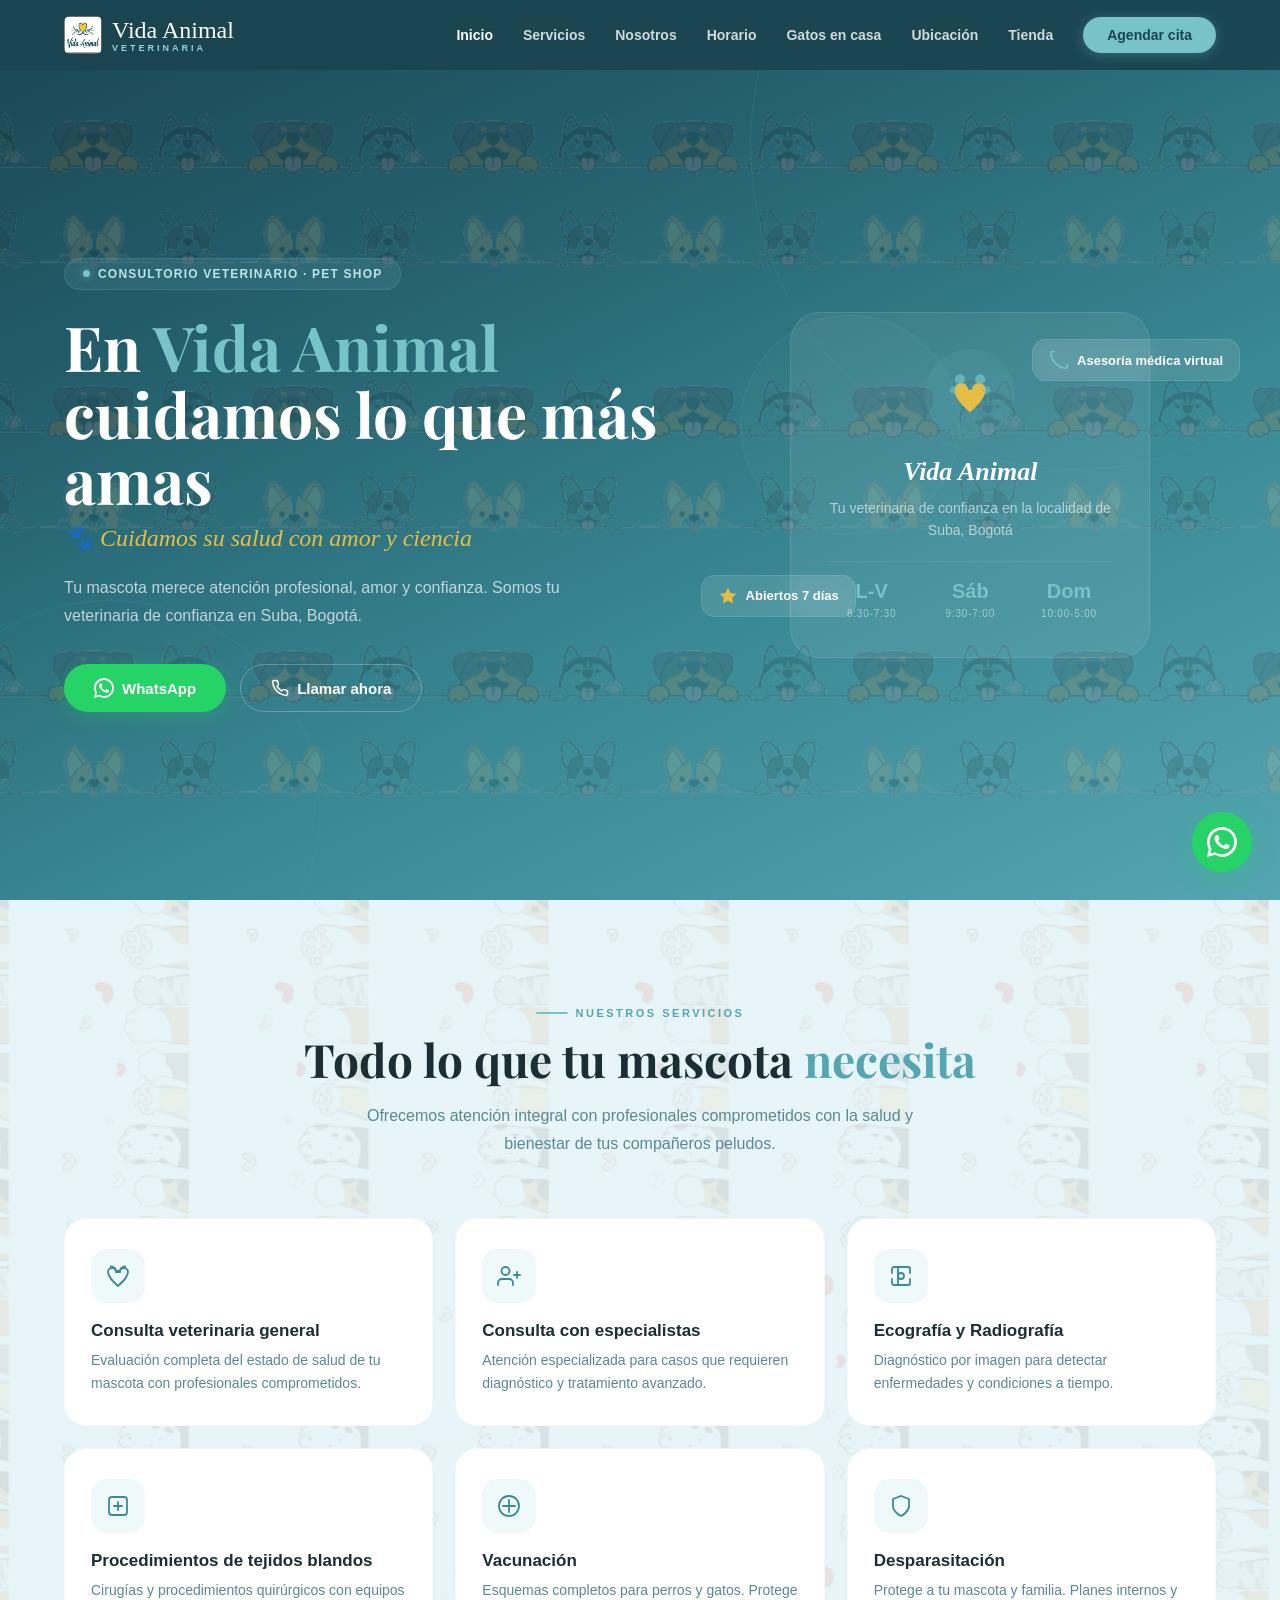
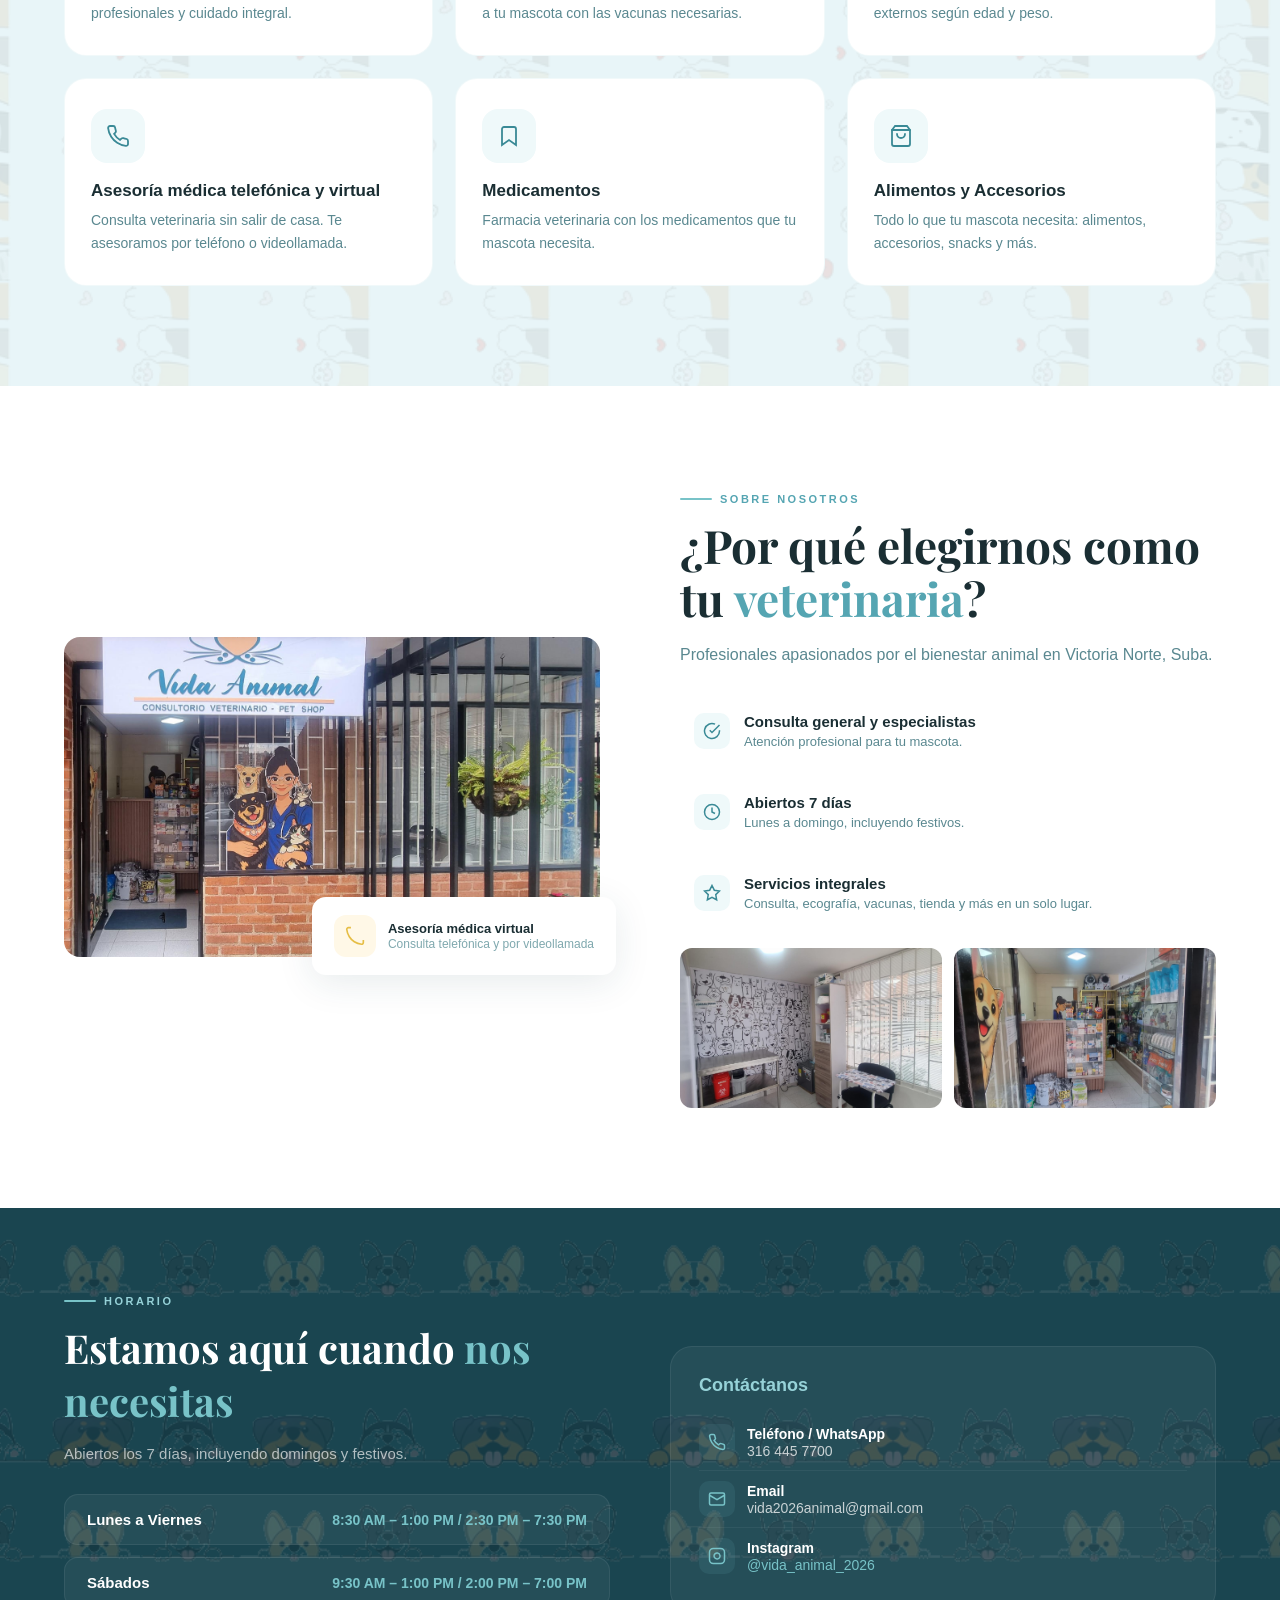
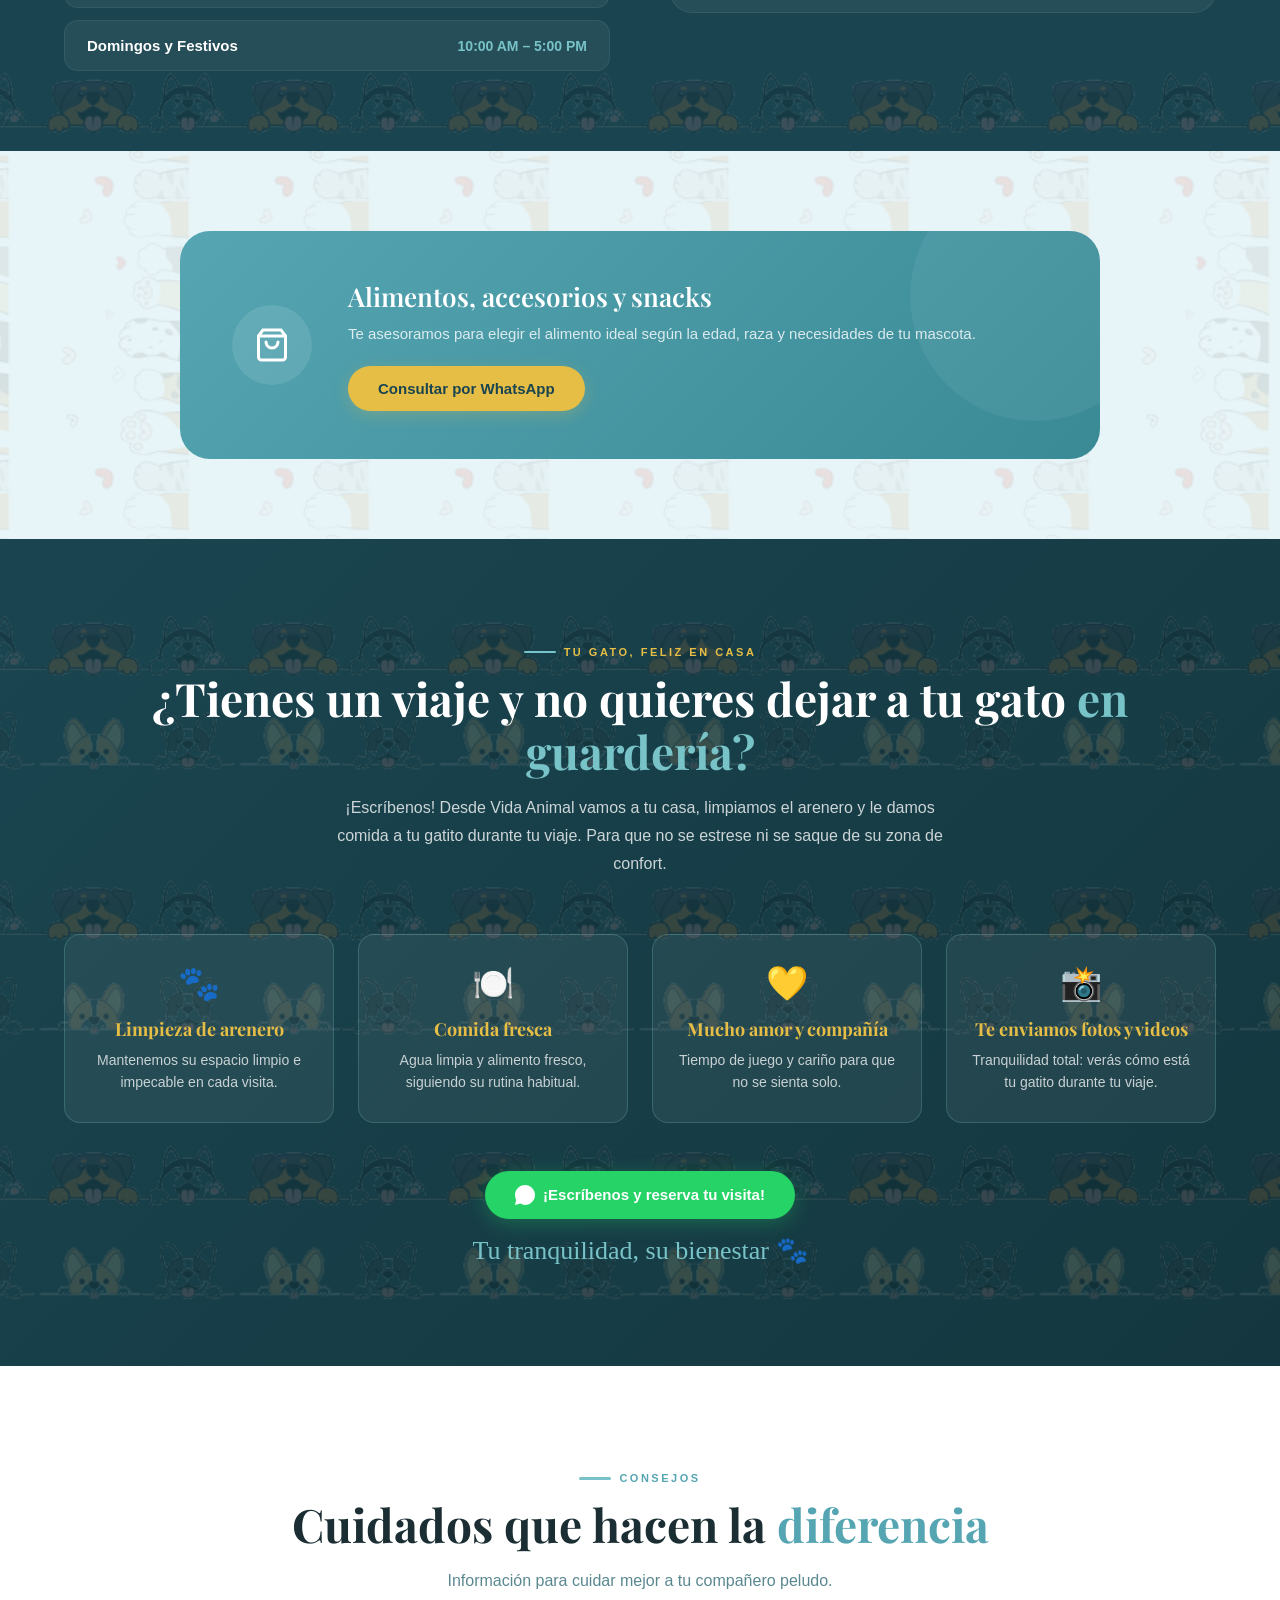
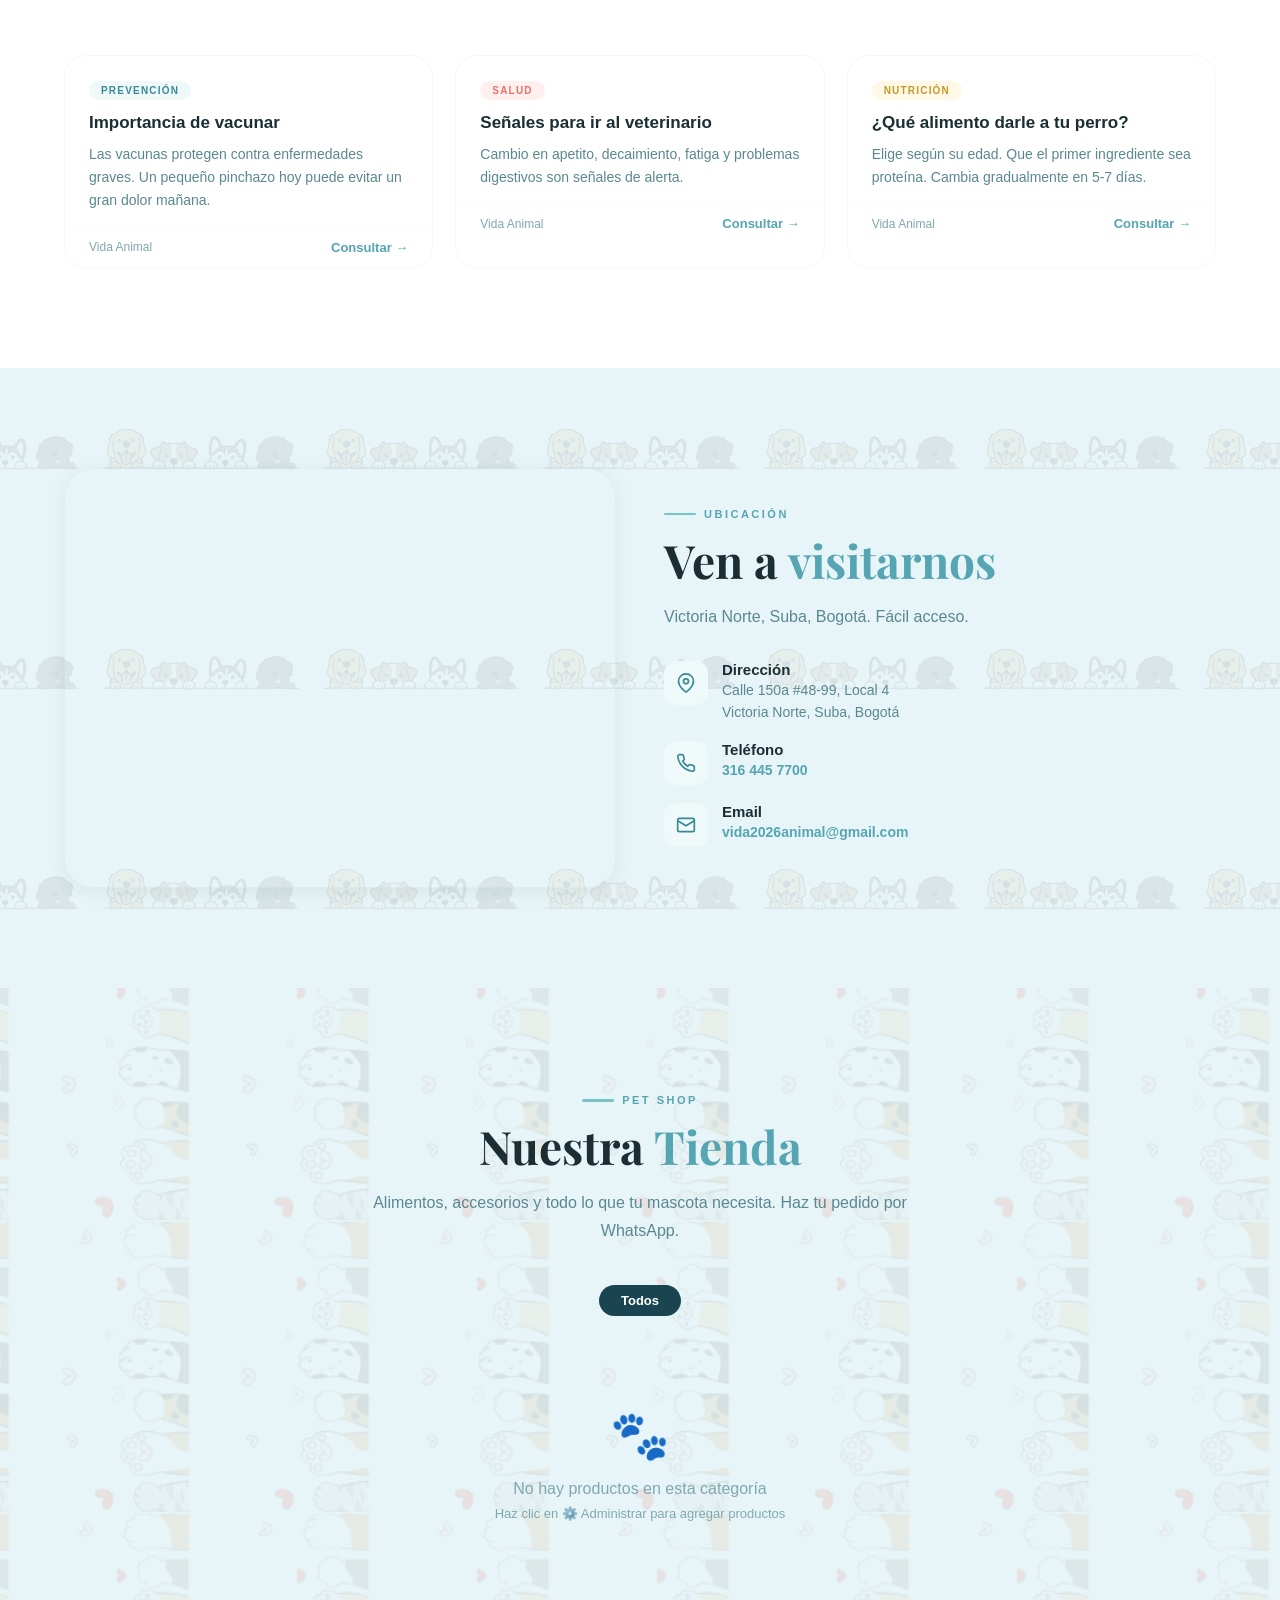
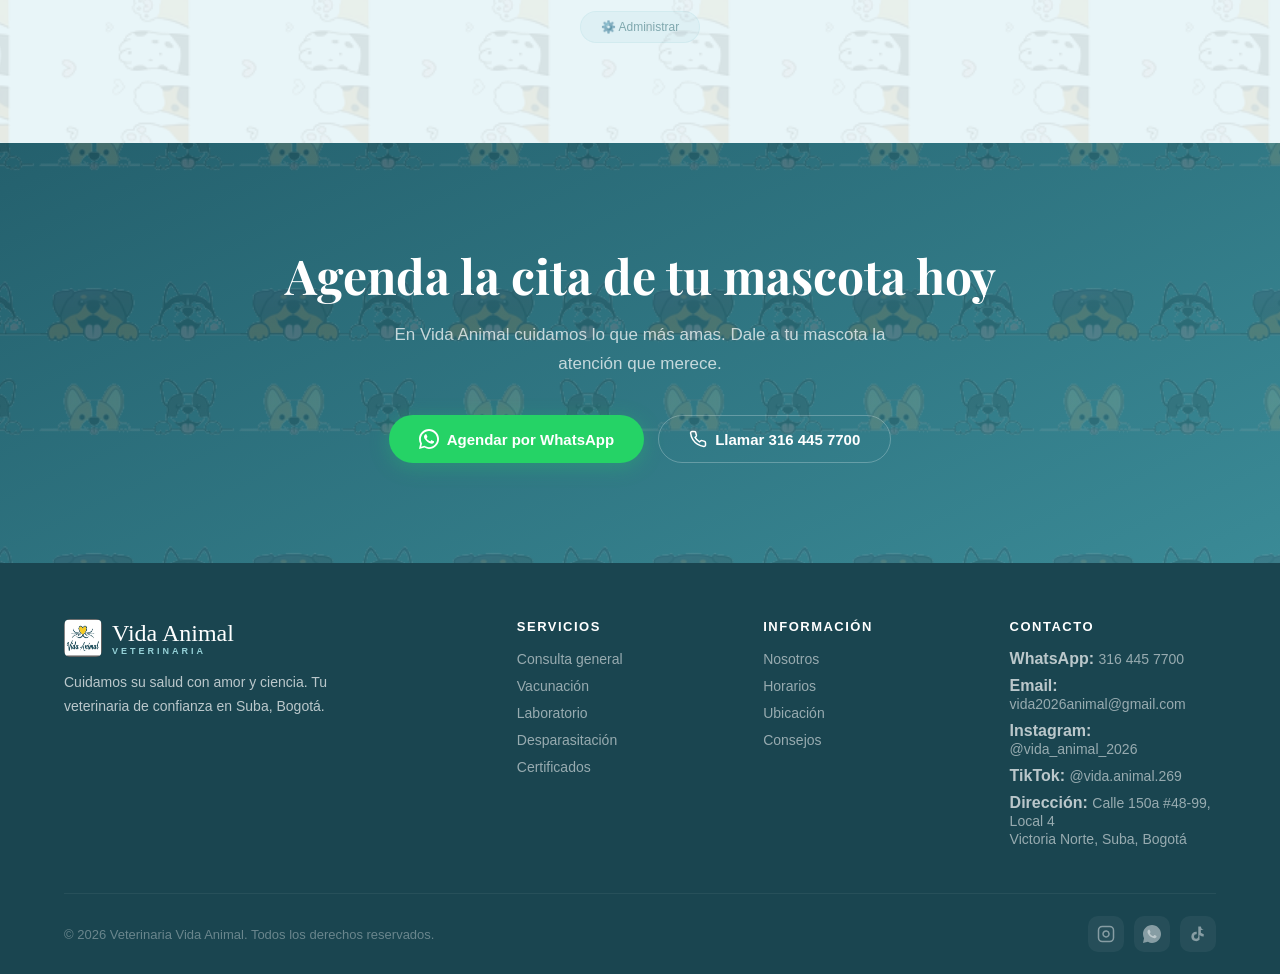
==== commit 9b250cd2: "Add files via upload" ====
--- a/index.html
+++ b/index.html
@@ -40,6 +40,7 @@
         <li><a href="#servicios">Servicios</a></li>
         <li><a href="#nosotros">Nosotros</a></li>
         <li><a href="#horario">Horario</a></li>
+        <li><a href="#gatos-en-casa">Gatos en casa</a></li>
         <li><a href="#ubicacion">Ubicación</a></li>
         <li><a href="#tienda">Tienda</a></li>
         <li><a href="https://wa.me/573164457700" class="nav-cta" target="_blank" rel="noopener">Agendar cita</a></li>
@@ -56,6 +57,7 @@
     <a href="#servicios">Servicios</a>
     <a href="#nosotros">Nosotros</a>
     <a href="#horario">Horario</a>
+    <a href="#gatos-en-casa">Gatos en casa</a>
     <a href="#ubicacion">Ubicación</a>
     <a href="#tienda">Tienda</a>
     <a href="https://wa.me/573164457700" target="_blank" rel="noopener"
@@ -295,6 +297,50 @@
 
 
   <!-- ================================
+       GATOS EN CASA (Visitas a domicilio)
+       ================================ -->
+  <section class="cat-home" id="gatos-en-casa">
+    <div class="watermark wm-dark"></div>
+    <div class="container">
+      <div class="cathome-header reveal">
+        <div class="s-label"><span class="bar"></span> Tu gato, feliz en casa</div>
+        <h2 class="s-title">¿Tienes un viaje y no quieres dejar a tu gato <span>en guardería?</span></h2>
+        <p class="s-desc">¡Escríbenos! Desde Vida Animal vamos a tu casa, limpiamos el arenero y le damos comida a tu gatito durante tu viaje. Para que no se estrese ni se saque de su zona de confort.</p>
+      </div>
+      <div class="cathome-grid">
+        <div class="cathome-item reveal">
+          <div class="cathome-icon">🐾</div>
+          <h4>Limpieza de arenero</h4>
+          <p>Mantenemos su espacio limpio e impecable en cada visita.</p>
+        </div>
+        <div class="cathome-item reveal">
+          <div class="cathome-icon">🍽️</div>
+          <h4>Comida fresca</h4>
+          <p>Agua limpia y alimento fresco, siguiendo su rutina habitual.</p>
+        </div>
+        <div class="cathome-item reveal">
+          <div class="cathome-icon">💛</div>
+          <h4>Mucho amor y compañía</h4>
+          <p>Tiempo de juego y cariño para que no se sienta solo.</p>
+        </div>
+        <div class="cathome-item reveal">
+          <div class="cathome-icon">📸</div>
+          <h4>Te enviamos fotos y videos</h4>
+          <p>Tranquilidad total: verás cómo está tu gatito durante tu viaje.</p>
+        </div>
+      </div>
+      <div class="cathome-cta reveal">
+        <a href="https://wa.me/573164457700?text=Hola,%20quiero%20reservar%20una%20visita%20a%20domicilio%20para%20mi%20gato" class="btn btn-wa" target="_blank" rel="noopener">
+          <svg viewBox="0 0 24 24" fill="currentColor" width="20" height="20"><path d="M17.472 14.382c-.297-.149-1.758-.867-2.03-.967-.273-.099-.471-.148-.67.15-.197.297-.767.966-.94 1.164-.173.199-.347.223-.644.075-.297-.15-1.255-.463-2.39-1.475-.883-.788-1.48-1.761-1.653-2.059-.173-.297-.018-.458.13-.606.134-.133.298-.347.446-.52.149-.174.198-.298.298-.497.099-.198.05-.371-.025-.52-.075-.149-.669-1.612-.916-2.207-.242-.579-.487-.5-.669-.51l-.57-.01c-.198 0-.52.074-.792.372-.272.297-1.04 1.016-1.04 2.479 0 1.462 1.065 2.875 1.213 3.074.149.198 2.096 3.2 5.077 4.487.709.306 1.262.489 1.694.625.712.227 1.36.195 1.871.118.571-.085 1.758-.719 2.006-1.413.248-.694.248-1.289.173-1.413-.074-.124-.272-.198-.57-.347z"/><path d="M12 0C5.373 0 0 5.373 0 12c0 2.025.505 3.938 1.395 5.613L0 24l6.578-1.727A11.94 11.94 0 0012 24c6.627 0 12-5.373 12-12S18.627 0 12 0z"/></svg>
+          ¡Escríbenos y reserva tu visita!
+        </a>
+        <p class="cathome-tagline">Tu tranquilidad, su bienestar 🐾</p>
+      </div>
+    </div>
+  </section>
+
+
+  <!-- ================================
        TIPS
        ================================ -->
   <section class="tips" id="consejos">
@@ -567,11 +613,11 @@
         <div class="footer-col">
           <h4>Contacto</h4>
           <ul>
-            <li><a href="tel:+573164457700">316 445 7700</a></li>
-            <li><a href="mailto:vida2026animal@gmail.com">vida2026animal@gmail.com</a></li>
-            <li><a href="https://instagram.com/vida_animal_2026" target="_blank" rel="noopener">@vida_animal_2026</a></li>
-            <li><a href="https://www.tiktok.com/@vida.animal.269" target="_blank" rel="noopener">@vida.animal.269</a></li>
-            <li><a href="#ubicacion">Calle 150a #48-99</a></li>
+            <li><strong>WhatsApp:</strong> <a href="https://wa.me/573164457700" target="_blank" rel="noopener">316 445 7700</a></li>
+            <li><strong>Email:</strong> <a href="mailto:vida2026animal@gmail.com">vida2026animal@gmail.com</a></li>
+            <li><strong>Instagram:</strong> <a href="https://instagram.com/vida_animal_2026" target="_blank" rel="noopener">@vida_animal_2026</a></li>
+            <li><strong>TikTok:</strong> <a href="https://www.tiktok.com/@vida.animal.269" target="_blank" rel="noopener">@vida.animal.269</a></li>
+            <li><strong>Dirección:</strong> <a href="#ubicacion">Calle 150a #48-99, Local 4<br>Victoria Norte, Suba, Bogotá</a></li>
           </ul>
         </div>
       </div>
--- a/styles.css
+++ b/styles.css
@@ -1336,3 +1336,61 @@
   .admin-panel { max-width: 100%; border-radius: 0; max-height: 100vh; }
   .cart-panel { max-width: 100%; }
 }
+
+/* ================================
+   GATOS EN CASA (Visitas a domicilio)
+   ================================ */
+.cat-home {
+  position: relative;
+  padding: 100px 0;
+  background: linear-gradient(135deg, var(--turq-900) 0%, #14373F 100%);
+  color: #fff;
+  overflow: hidden;
+}
+.cat-home .s-label { color: var(--gold-400); }
+.cat-home .s-title { color: #fff; }
+.cat-home .s-title span { color: var(--turq-400); }
+.cat-home .s-desc { color: rgba(255,255,255,.78); max-width: 640px; }
+.cathome-header { text-align: center; margin-bottom: 56px; }
+.cathome-header .s-label { justify-content: center; }
+.cathome-header .s-desc { margin: 0 auto; }
+.cathome-grid {
+  display: grid;
+  grid-template-columns: repeat(4, 1fr);
+  gap: 24px;
+  margin-bottom: 48px;
+}
+.cathome-item {
+  background: rgba(255,255,255,.06);
+  border: 1px solid rgba(120,195,200,.25);
+  border-radius: 16px;
+  padding: 28px 22px;
+  text-align: center;
+  transition: transform .3s ease, background .3s ease;
+}
+.cathome-item:hover {
+  transform: translateY(-6px);
+  background: rgba(255,255,255,.1);
+}
+.cathome-icon { font-size: 34px; margin-bottom: 14px; }
+.cathome-item h4 {
+  font-family: 'Playfair Display', serif;
+  font-size: 18px;
+  margin-bottom: 8px;
+  color: var(--gold-400);
+}
+.cathome-item p { font-size: 14px; color: rgba(255,255,255,.75); line-height: 1.6; }
+.cathome-cta { text-align: center; }
+.cathome-tagline {
+  margin-top: 16px;
+  font-family: 'Great Vibes', cursive;
+  font-size: 26px;
+  color: var(--turq-400);
+}
+@media (max-width: 900px) {
+  .cathome-grid { grid-template-columns: repeat(2, 1fr); }
+}
+@media (max-width: 540px) {
+  .cathome-grid { grid-template-columns: 1fr; }
+  .cat-home { padding: 70px 0; }
+}
